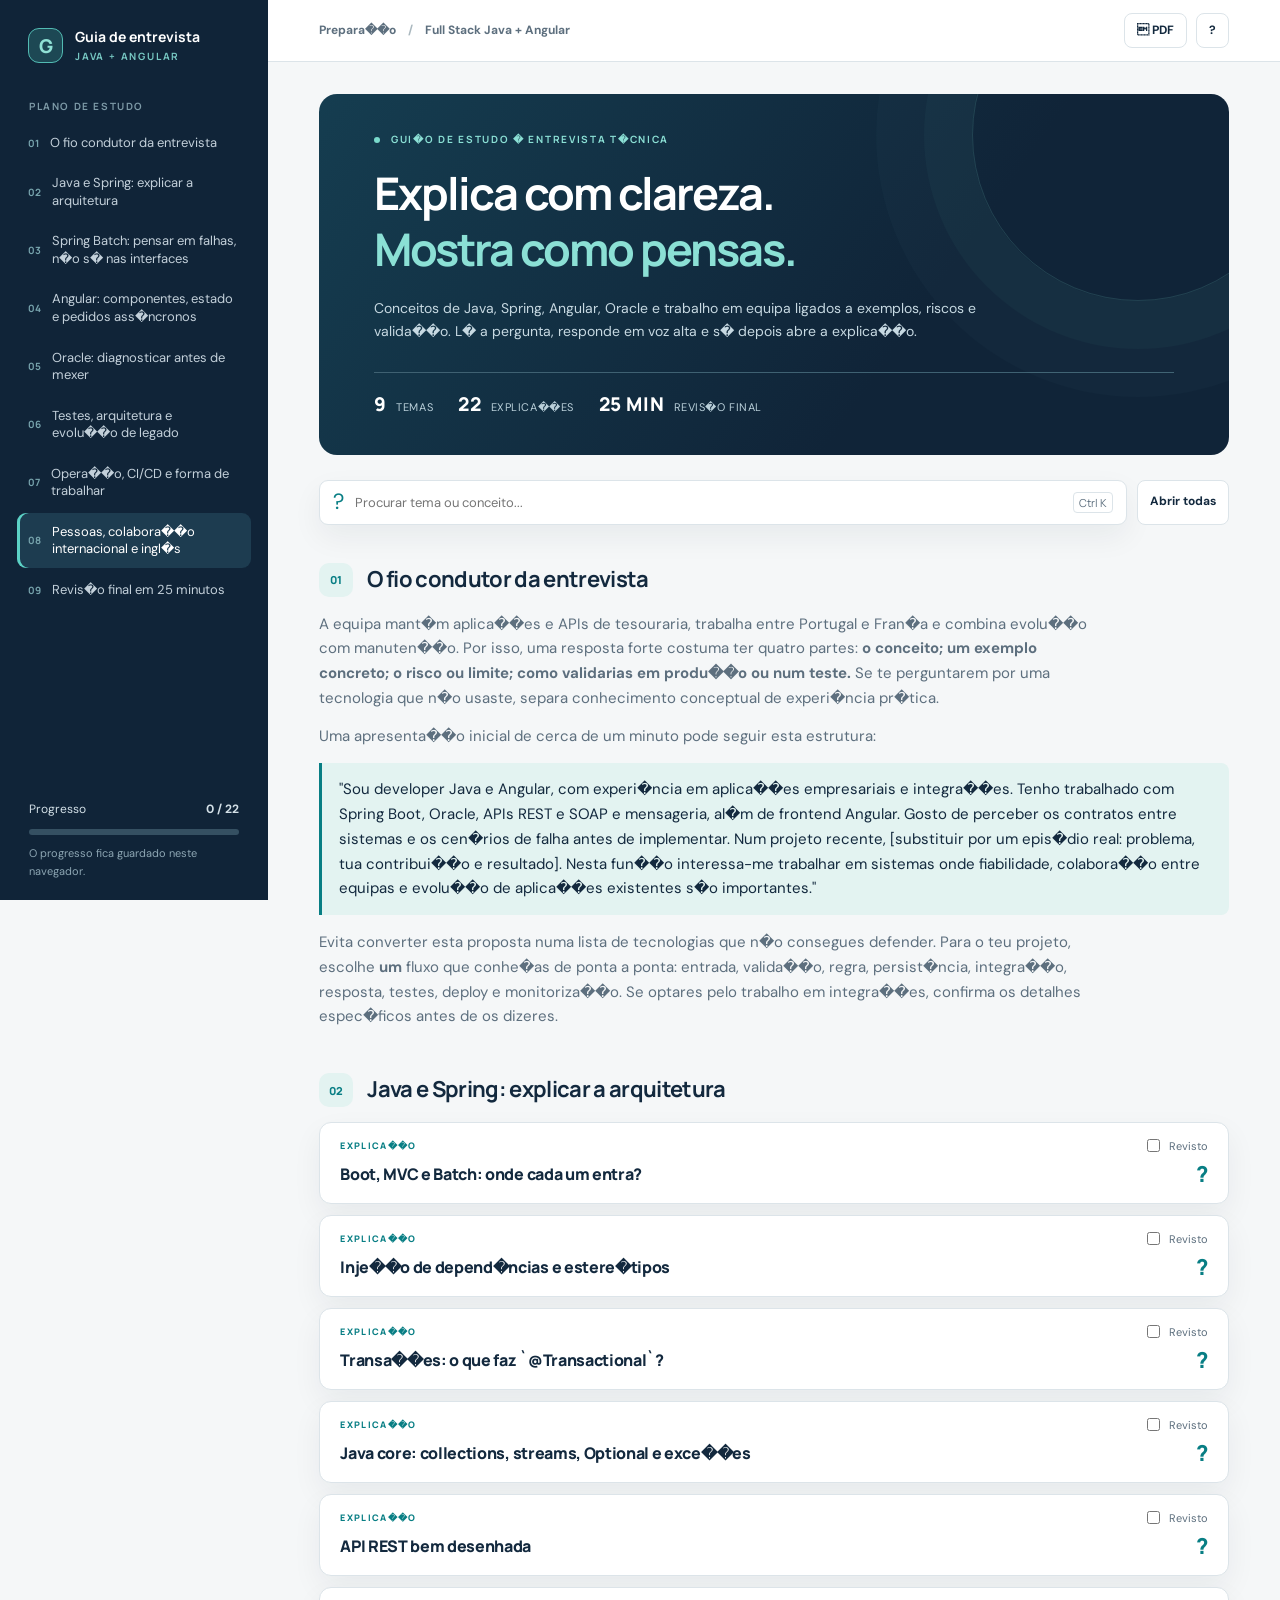
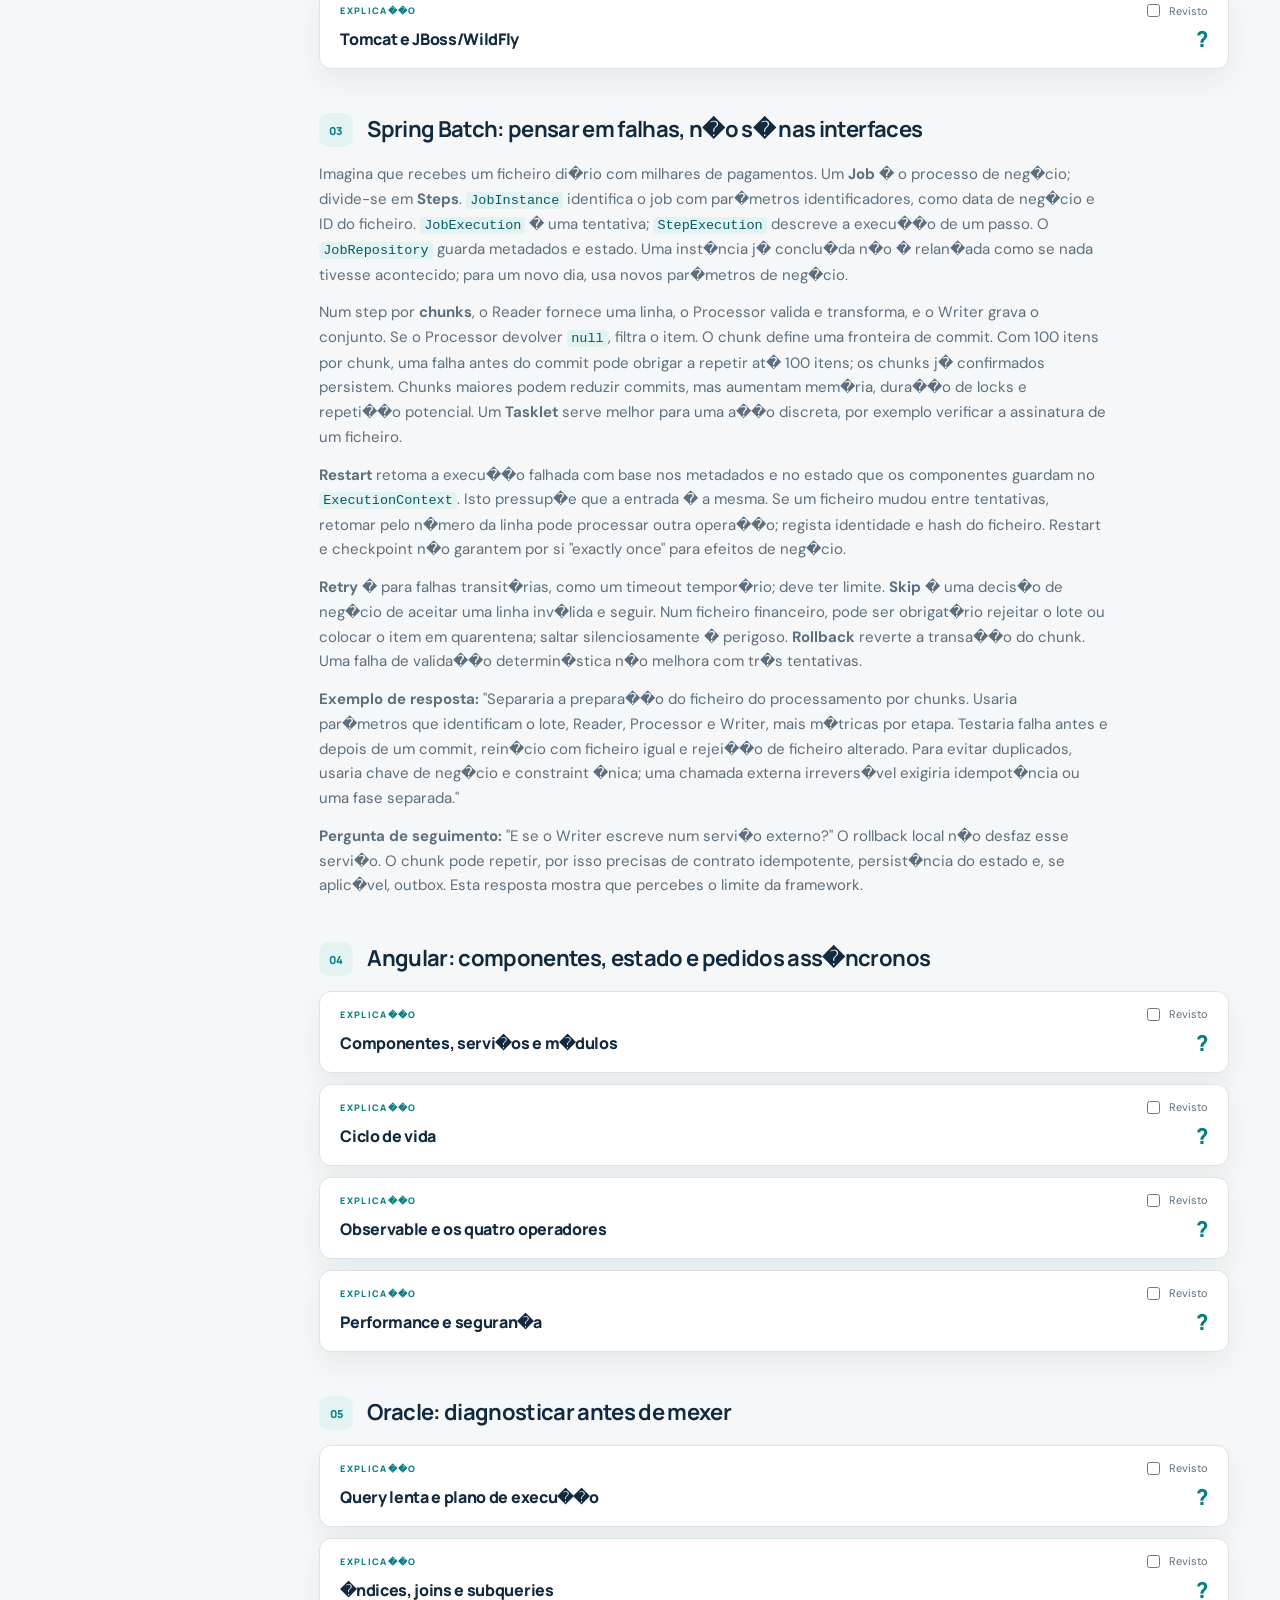
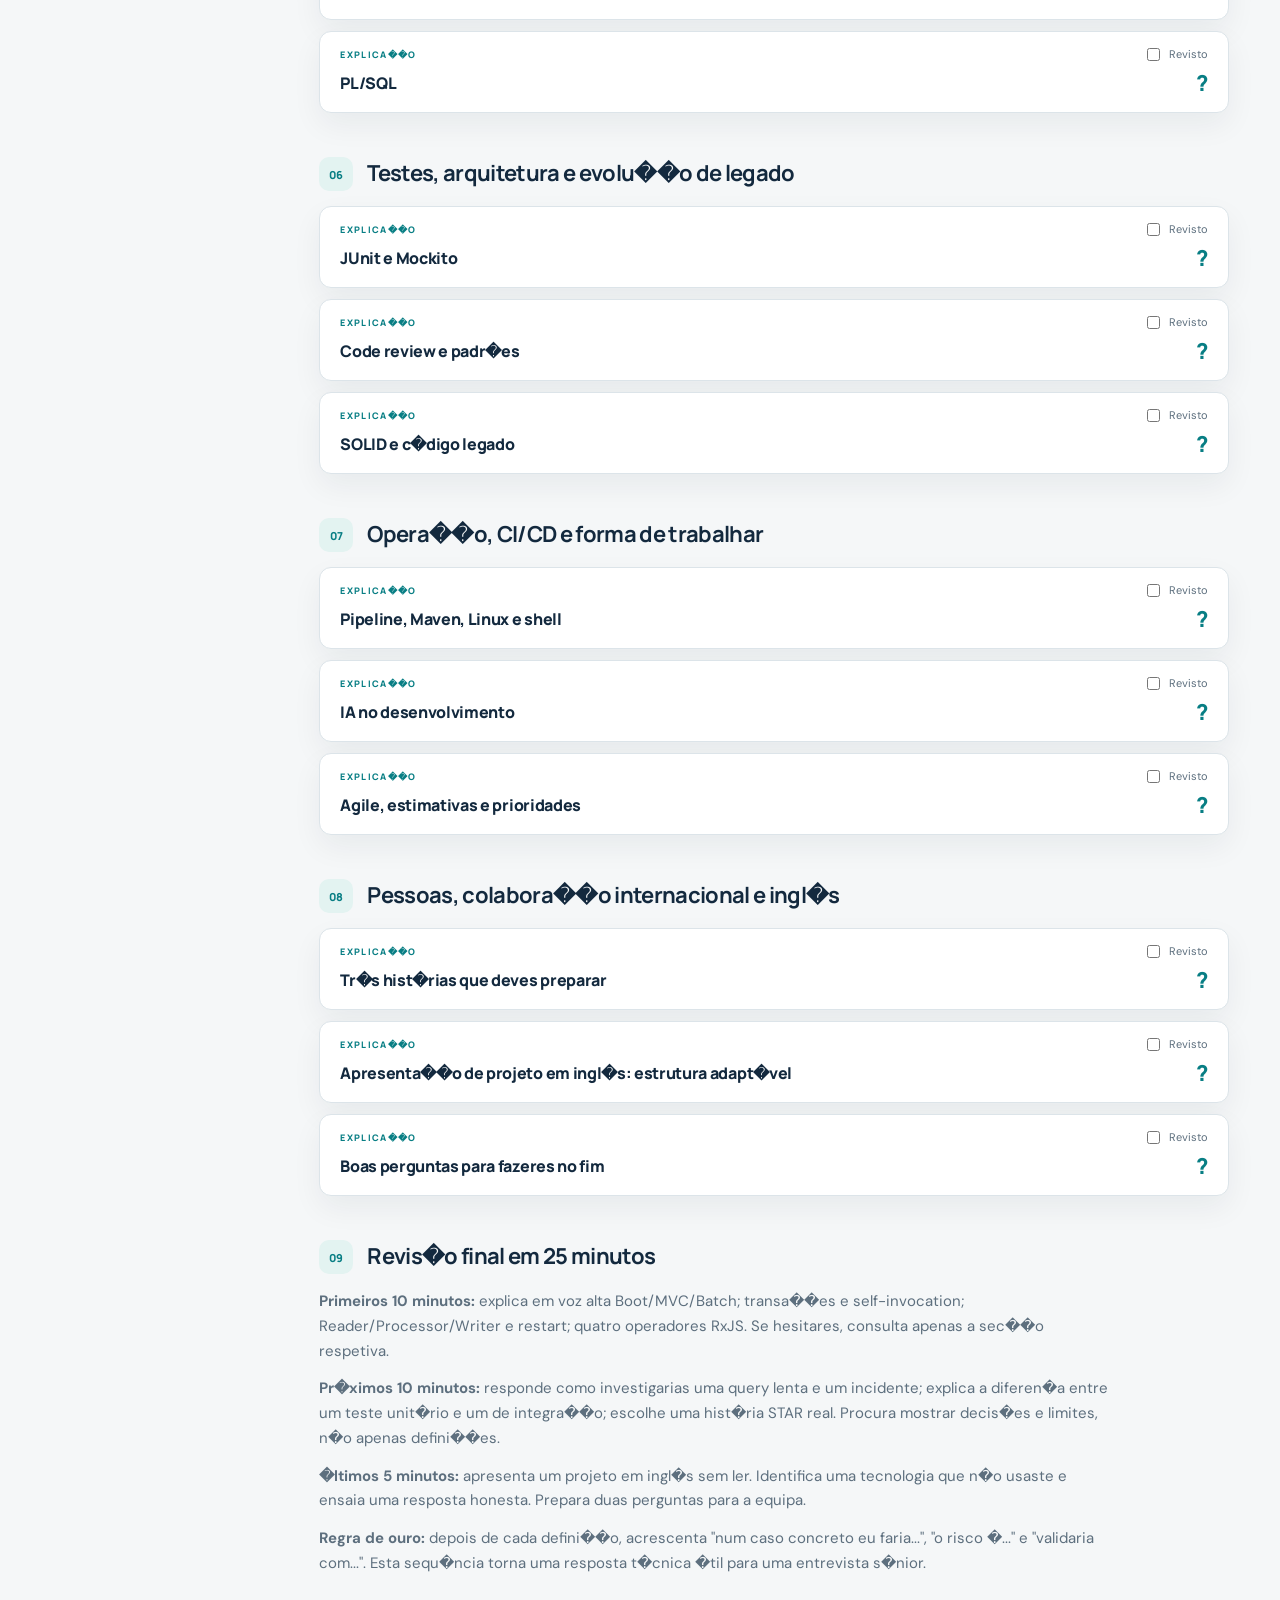
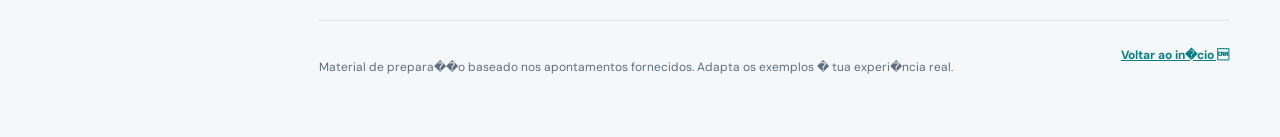
==== natixis-entrevista/index.html @ fbe0a5a1 "Add Natixis interview study guide" ====
<!doctype html>
<html lang="pt">
<head>
  <meta charset="utf-8">
  <meta name="viewport" content="width=device-width,initial-scale=1">
  <meta name="theme-color" content="#102438">
  <meta name="description" content="Gui�o interativo para preparar uma entrevista Java e Angular.">
  <title>Guia de entrevista � Java + Angular</title>
  <style>@import url('https://fonts.googleapis.com/css2?family=DM+Sans:wght@400;500;600;700&family=Manrope:wght@400;500;600;700;800&display=swap');
:root{--bg:#f5f7f8;--paper:#fff;--ink:#13293e;--muted:#5d6f7e;--line:#dce4e9;--accent:#087e84;--accent-soft:#e3f3f1;--nav:#102438;--nav-text:#c3d0da;--shadow:0 12px 30px rgba(17,41,59,.06)}
*{box-sizing:border-box}html{scroll-behavior:smooth}body{margin:0;background:var(--bg);color:var(--ink);font:15px/1.65 'DM Sans',Arial,sans-serif}a{color:inherit}button,input{font:inherit}button{cursor:pointer}
.skip{position:absolute;left:-9999px;z-index:20;background:var(--accent);color:white;padding:8px}.skip:focus{left:8px;top:8px}
.layout{display:grid;grid-template-columns:268px minmax(0,1fr);min-height:100vh}
.sidebar{position:sticky;top:0;height:100vh;background:var(--nav);color:var(--nav-text);display:flex;flex-direction:column;padding:27px 17px 20px;overflow:auto}
.brand{display:flex;align-items:center;gap:12px;padding:0 11px 34px;color:#fff;line-height:1.25}.brand-mark{width:35px;height:35px;border:1px solid #52bbb3;border-radius:11px;display:grid;place-items:center;background:#1d4854;color:#90e2d6;font:800 19px Manrope}.brand strong{font:700 14px Manrope;display:block}.brand small{font:700 10px Manrope;letter-spacing:.18em;color:#77c8c3}
.side-caption{font:700 10px Manrope;letter-spacing:.16em;color:#7d9aa7;padding:0 12px 11px}.sidebar nav{display:grid;gap:3px}.sidebar nav a{display:flex;align-items:center;gap:11px;padding:10px 11px;text-decoration:none;border-radius:9px;font-size:13px;line-height:1.35}.sidebar nav a span{font:700 10px Manrope;color:#77a4ad}.sidebar nav a:hover,.sidebar nav a.active{background:#1d3c50;color:#fff}.sidebar nav a.active{box-shadow:inset 3px 0 #5cd2c6}
.side-bottom{margin-top:auto;padding:22px 12px 0}.progress-label{display:flex;justify-content:space-between;font-size:12px;color:#d3e0e7}.progress-track{height:6px;border-radius:10px;background:#355062;margin-top:9px;overflow:hidden}.progress-track div{height:100%;width:0;background:#61cdbc;transition:width .3s}.side-bottom p{font-size:11px;color:#8da6b3;margin:9px 0 0}
.main-area{min-width:0}.topbar{height:62px;background:var(--paper);border-bottom:1px solid var(--line);display:flex;align-items:center;justify-content:space-between;padding:0 clamp(18px,4vw,54px);position:sticky;top:0;z-index:5}.breadcrumb{font-size:12px;font-weight:700;color:var(--muted)}.breadcrumb span{color:#aab8bf;padding:0 9px}.top-actions{display:flex;gap:9px;align-items:center}.top-actions a,.top-actions button,.secondary,.icon-button{border:1px solid var(--line);border-radius:8px;background:var(--paper);padding:7px 12px;color:var(--ink);text-decoration:none;font-size:12px;font-weight:700}.top-actions a:hover,.top-actions button:hover,.secondary:hover{border-color:var(--accent);color:var(--accent)}.menu-toggle{display:none}
main{max-width:1030px;margin:auto;padding:0 clamp(18px,4vw,54px) 50px}.hero{background:linear-gradient(125deg,#153d50,#102438 65%);color:#fff;margin:32px 0 25px;border-radius:18px;padding:38px clamp(25px,5vw,55px);position:relative;overflow:hidden}.hero:after{content:"";position:absolute;width:330px;height:330px;border:1px solid rgba(122,218,202,.16);border-radius:50%;right:-75px;top:-125px;box-shadow:0 0 0 48px rgba(122,218,202,.035),0 0 0 96px rgba(122,218,202,.025);pointer-events:none}.hero-kicker{font:700 10px Manrope;letter-spacing:.17em;color:#8be0d5}.dot{display:inline-block;width:6px;height:6px;border-radius:50%;background:#79dacc;margin-right:7px}
h1,h2,h3{font-family:Manrope,Arial,sans-serif;line-height:1.25}h1{font-size:clamp(29px,4vw,45px);letter-spacing:-.045em;max-width:600px;margin:19px 0}h1 em{color:#8be0d5;font-style:normal}.hero p{color:#c7d9e2;max-width:680px;margin:0;font-size:14px}.hero-stats{display:flex;flex-wrap:wrap;gap:25px;margin-top:29px;border-top:1px solid #3f6172;padding-top:18px;color:#bad0da;font-size:11px;text-transform:uppercase;letter-spacing:.05em}.hero-stats strong{color:#fff;font:800 19px Manrope;margin-right:6px}
.toolbar{display:flex;gap:10px;margin-bottom:25px}.search{display:flex;align-items:center;gap:9px;background:var(--paper);border:1px solid var(--line);border-radius:9px;padding:0 13px;flex:1;box-shadow:var(--shadow)}.search:focus-within{outline:2px solid #6dcabf}.search span{font-size:22px;color:var(--accent)}.search input{height:43px;border:0;outline:0;min-width:0;flex:1;background:transparent;color:var(--ink);font-size:13px}.search kbd{font:11px Manrope;color:var(--muted);border:1px solid var(--line);border-radius:4px;padding:2px 5px}.secondary{white-space:nowrap}
.chapter{scroll-margin-top:85px;margin:38px 0 44px}.chapter-heading{display:flex;align-items:center;gap:14px;margin-bottom:15px}.chapter-num{color:var(--accent);background:var(--accent-soft);width:34px;height:34px;display:grid;place-items:center;border-radius:10px;font:800 11px Manrope}.chapter h2{font-size:22px;letter-spacing:-.03em;margin:0}.chapter>p{color:var(--muted);max-width:790px;margin:0 0 13px}
.study-card{background:var(--paper);border:1px solid var(--line);border-radius:12px;margin:11px 0;box-shadow:var(--shadow);scroll-margin-top:82px;overflow:hidden}.study-card:hover{border-color:#b4d1d0}.card-top{display:flex;justify-content:space-between;align-items:center;padding:13px 20px 0}.eyebrow{font:800 9px Manrope;color:var(--accent);letter-spacing:.15em}.done-label{font-size:11px;color:var(--muted);display:flex;gap:6px;align-items:center;cursor:pointer}.done-label input{accent-color:var(--accent)}
summary{list-style:none;cursor:pointer;display:flex;align-items:center;justify-content:space-between;gap:15px;padding:8px 20px 18px;font:800 16px Manrope;letter-spacing:-.02em}summary::-webkit-details-marker{display:none}summary:focus-visible{outline:2px solid var(--accent);outline-offset:-3px}.chevron{transition:transform .2s;color:var(--accent);font-size:22px;line-height:1}details[open] .chevron{transform:rotate(180deg)}.card-body{border-top:1px solid var(--line);padding:18px 20px 19px}.card-body p{margin:0 0 13px}.card-body p:last-child{margin-bottom:0}.card-body strong{color:var(--ink)}code{background:var(--accent-soft);color:#075b65;border-radius:4px;padding:1px 4px;font-size:.9em;overflow-wrap:anywhere}blockquote{margin:15px 0;padding:14px 17px;background:var(--accent-soft);border-left:3px solid var(--accent);border-radius:0 8px 8px 0}
ul,ol{padding-left:23px;margin:8px 0 17px}li{padding-left:3px;margin:5px 0}.table-wrap{overflow-x:auto;margin:15px 0}table{border-collapse:collapse;min-width:600px;width:100%;font-size:12px}th,td{padding:9px 11px;text-align:left;border:1px solid var(--line);vertical-align:top}th{background:#e6f3f2}#no-results{padding:25px;border-radius:10px;background:var(--paper);text-align:center;color:var(--muted)}footer{border-top:1px solid var(--line);padding-top:25px;display:flex;justify-content:space-between;gap:20px;color:var(--muted);font-size:12px}footer a{color:var(--accent);font-weight:700}[hidden]{display:none!important}
body.dark{--bg:#0e1b27;--paper:#172c3b;--ink:#e8f2f5;--muted:#afc4cf;--line:#2c4857;--accent:#79dacc;--accent-soft:#1d4650;--shadow:none}body.dark th{background:#234852}body.dark code{color:#a9e4dc}
@media(max-width:820px){.layout{display:block}.sidebar{position:fixed;left:-285px;width:268px;z-index:10;transition:left .2s}.sidebar.show{left:0;box-shadow:0 0 0 100vmax rgba(0,0,0,.42)}.menu-toggle{display:block}.breadcrumb{margin-right:auto;margin-left:12px}.hero{margin-top:17px}.topbar{height:56px}.search kbd{display:none}}
@media(max-width:520px){.hero{padding:29px 23px}.hero-stats{gap:14px}.toolbar{flex-direction:column}.secondary{align-self:flex-end}.chapter h2{font-size:19px}summary{font-size:14px}footer{display:block}}
@media print{.sidebar,.topbar,.toolbar,.done-label,.chevron{display:none!important}.layout{display:block}main{max-width:none;padding:0}.hero{color:#fff;print-color-adjust:exact}.study-card{box-shadow:none}.study-card .card-body{display:block!important}}
</style>
  
</head>
<body>
  <a class="skip" href="#conteudo">Ir para o conte�do</a>
  <div class="layout">
    <aside class="sidebar" id="sidebar" aria-label="Navega��o do gui�o">
      <div class="brand"><span class="brand-mark">G</span><div><strong>Guia de entrevista</strong><small>JAVA + ANGULAR</small></div></div>
      <div class="side-caption">PLANO DE ESTUDO</div>
      <nav><a href="#1-o-fio-condutor-da-entrevista" data-nav="1-o-fio-condutor-da-entrevista"><span>01</span>O fio condutor da entrevista</a>
<a href="#2-java-e-spring-explicar-a-arquitetura" data-nav="2-java-e-spring-explicar-a-arquitetura"><span>02</span>Java e Spring: explicar a arquitetura</a>
<a href="#3-spring-batch-pensar-em-falhas-nao-so-nas-interfaces" data-nav="3-spring-batch-pensar-em-falhas-nao-so-nas-interfaces"><span>03</span>Spring Batch: pensar em falhas, n�o s� nas interfaces</a>
<a href="#4-angular-componentes-estado-e-pedidos-assincronos" data-nav="4-angular-componentes-estado-e-pedidos-assincronos"><span>04</span>Angular: componentes, estado e pedidos ass�ncronos</a>
<a href="#5-oracle-diagnosticar-antes-de-mexer" data-nav="5-oracle-diagnosticar-antes-de-mexer"><span>05</span>Oracle: diagnosticar antes de mexer</a>
<a href="#6-testes-arquitetura-e-evolucao-de-legado" data-nav="6-testes-arquitetura-e-evolucao-de-legado"><span>06</span>Testes, arquitetura e evolu��o de legado</a>
<a href="#7-operacao-ci-cd-e-forma-de-trabalhar" data-nav="7-operacao-ci-cd-e-forma-de-trabalhar"><span>07</span>Opera��o, CI/CD e forma de trabalhar</a>
<a href="#8-pessoas-colaboracao-internacional-e-ingles" data-nav="8-pessoas-colaboracao-internacional-e-ingles"><span>08</span>Pessoas, colabora��o internacional e ingl�s</a>
<a href="#9-revisao-final-em-25-minutos" data-nav="9-revisao-final-em-25-minutos"><span>09</span>Revis�o final em 25 minutos</a></nav>
      <div class="side-bottom">
        <div class="progress-label"><span>Progresso</span><strong id="progress-text">0 / 0</strong></div>
        <div class="progress-track"><div id="progress-bar"></div></div>
        <p>O progresso fica guardado neste navegador.</p>
      </div>
    </aside>
    <div class="main-area">
      <header class="topbar">
        <button class="icon-button menu-toggle" id="menu-toggle" aria-label="Abrir menu" aria-controls="sidebar" aria-expanded="false">?</button>
        <div class="breadcrumb">Prepara��o <span>/</span> Full Stack Java + Angular</div>
        <div class="top-actions"><a href="https://chatgpt.com/library?file_id=libfile_093808b54cd88191b6ac8ee8826cce34&amp;account_id=personal"> PDF</a><button id="theme-toggle" aria-label="Alternar tema">?</button></div>
      </header>
      <main id="conteudo">
        <div class="hero">
          <div class="hero-kicker"><span class="dot"></span> GUI�O DE ESTUDO � ENTREVISTA T�CNICA</div>
          <h1>Explica com clareza.<br><em>Mostra como pensas.</em></h1>
          <p>Conceitos de Java, Spring, Angular, Oracle e trabalho em equipa ligados a exemplos, riscos e valida��o. L� a pergunta, responde em voz alta e s� depois abre a explica��o.</p>
          <div class="hero-stats"><span><strong>9</strong> temas</span><span><strong id="total-count">0</strong> explica��es</span><span><strong>25 min</strong> revis�o final</span></div>
        </div>
        <div class="toolbar">
          <label class="search"><span aria-hidden="true">?</span><input id="search" type="search" placeholder="Procurar tema ou conceito..." aria-label="Procurar no gui�o"><kbd>Ctrl K</kbd></label>
          <button id="expand-toggle" class="secondary">Abrir todas</button>
        </div>
        <div id="no-results" hidden>Nenhum tema encontrado. Experimenta outra palavra.</div>
        <section class="chapter" id="1-o-fio-condutor-da-entrevista" data-title="1. O fio condutor da entrevista">
<div class="chapter-heading"><span class="chapter-num">01</span><h2>O fio condutor da entrevista</h2></div>
<p>A equipa mant�m aplica��es e APIs de tesouraria, trabalha entre Portugal e Fran�a e combina evolu��o com manuten��o. Por isso, uma resposta forte costuma ter quatro partes: <strong>o conceito; um exemplo concreto; o risco ou limite; como validarias em produ��o ou num teste.</strong> Se te perguntarem por uma tecnologia que n�o usaste, separa conhecimento conceptual de experi�ncia pr�tica.</p>
<p>Uma apresenta��o inicial de cerca de um minuto pode seguir esta estrutura:</p>
<blockquote>"Sou developer Java e Angular, com experi�ncia em aplica��es empresariais e integra��es. Tenho trabalhado com Spring Boot, Oracle, APIs REST e SOAP e mensageria, al�m de frontend Angular. Gosto de perceber os contratos entre sistemas e os cen�rios de falha antes de implementar. Num projeto recente, [substituir por um epis�dio real: problema, tua contribui��o e resultado]. Nesta fun��o interessa-me trabalhar em sistemas onde fiabilidade, colabora��o entre equipas e evolu��o de aplica��es existentes s�o importantes."</blockquote>
<p>Evita converter esta proposta numa lista de tecnologias que n�o consegues defender. Para o teu projeto, escolhe <strong>um</strong> fluxo que conhe�as de ponta a ponta: entrada, valida��o, regra, persist�ncia, integra��o, resposta, testes, deploy e monitoriza��o. Se optares pelo trabalho em integra��es, confirma os detalhes espec�ficos antes de os dizeres.</p>
</section>
<section class="chapter" id="2-java-e-spring-explicar-a-arquitetura" data-title="2. Java e Spring: explicar a arquitetura">
<div class="chapter-heading"><span class="chapter-num">02</span><h2>Java e Spring: explicar a arquitetura</h2></div>
<article class="study-card" data-search="boot, mvc e batch: onde cada um entra?   modelo mental.  spring � o ecossistema. spring mvc � a parte de aplica��o web: recebe pedidos http, encaminha para controllers, valida entradas e produz respostas. spring boot ajuda a iniciar e configurar uma aplica��o, com conven��es, autoconfigura��o e depend�ncias agrupadas. spring batch organiza processamento em jobs e steps, com metadados, checkpoints e pol�tica de falhas. n�o s�o tr�s substitutos: uma aplica��o boot pode usar mvc e batch.    exemplo.  um endpoint mvc recebe uma pesquisa de movimentos. um job batch importa e reconcilia um ficheiro di�rio. boot configura e arranca o servi�o. o job pode correr na mesma aplica��o ou numa aplica��o separada, conforme carga, isolamento operacional e deploy.    resposta oral curta.  "usei boot para acelerar a configura��o e o arranque dos servi�os; mvc para expor apis; batch seria a escolha para processamento repetitivo de muitos registos, com necessidade de retoma. a decis�o depende do volume e da opera��o: n�o usaria um endpoint s�ncrono para processar durante horas um ficheiro enorme."    se perguntarem 'em que situa��es usaste cada um?'  diz o que usaste de facto. se n�o tens experi�ncia pr�tica em batch, responde: "conhe�o a arquitetura e preparei um caso de reconcilia��o, mas n�o o implementei em produ��o." isto � melhor do que inventar um job. ">
<div class="card-top"><span class="eyebrow">EXPLICA��O</span><label class="done-label"><input type="checkbox" data-done="boot-mvc-e-batch-onde-cada-um-entra"><span>Revisto</span></label></div>
<details id="boot-mvc-e-batch-onde-cada-um-entra"><summary><span>Boot, MVC e Batch: onde cada um entra?</span><span class="chevron" aria-hidden="true">?</span></summary><div class="card-body">
<p><strong>Modelo mental.</strong> Spring � o ecossistema. Spring MVC � a parte de aplica��o web: recebe pedidos HTTP, encaminha para controllers, valida entradas e produz respostas. Spring Boot ajuda a iniciar e configurar uma aplica��o, com conven��es, autoconfigura��o e depend�ncias agrupadas. Spring Batch organiza processamento em jobs e steps, com metadados, checkpoints e pol�tica de falhas. N�o s�o tr�s substitutos: uma aplica��o Boot pode usar MVC e Batch.</p>
<p><strong>Exemplo.</strong> Um endpoint MVC recebe uma pesquisa de movimentos. Um job Batch importa e reconcilia um ficheiro di�rio. Boot configura e arranca o servi�o. O job pode correr na mesma aplica��o ou numa aplica��o separada, conforme carga, isolamento operacional e deploy.</p>
<p><strong>Resposta oral curta.</strong> "Usei Boot para acelerar a configura��o e o arranque dos servi�os; MVC para expor APIs; Batch seria a escolha para processamento repetitivo de muitos registos, com necessidade de retoma. A decis�o depende do volume e da opera��o: n�o usaria um endpoint s�ncrono para processar durante horas um ficheiro enorme."</p>
<p><strong>Se perguntarem 'em que situa��es usaste cada um?'</strong> Diz o que usaste de facto. Se n�o tens experi�ncia pr�tica em Batch, responde: "Conhe�o a arquitetura e preparei um caso de reconcilia��o, mas n�o o implementei em produ��o." Isto � melhor do que inventar um job.</p>
</div></details></article>
<article class="study-card" data-search="inje��o de depend�ncias e estere�tipos  sem inje��o, uma classe pode criar diretamente o seu reposit�rio, ficando presa � implementa��o. com inje��o pelo construtor, declara o que precisa; o container spring cria os beans, resolve as liga��es e gere o ciclo de vida. isto torna depend�ncias vis�veis e facilita testes. uma interface pode ter v�rias implementa��es: nesse caso, � preciso resolver a ambiguidade, por exemplo por qualificador ou configura��o.    @component  marca um componente gen�rico.  @service  comunica inten��o de l�gica de neg�cio.  @repository  comunica acesso a dados e pode participar na tradu��o de exce��es de persist�ncia. todos s�o candidatos a bean quando est�o no �mbito da configura��o.  @service   n�o  cria automaticamente uma transa��o; para isso define a fronteira apropriada com  @transactional .    exemplo de desenho:  controller traduz http; service decide a regra; repository consulta e persiste. um service n�o deve saber como construir uma resposta http, e um controller n�o deve concentrar a regra de neg�cio. ">
<div class="card-top"><span class="eyebrow">EXPLICA��O</span><label class="done-label"><input type="checkbox" data-done="injecao-de-dependencias-e-estereotipos"><span>Revisto</span></label></div>
<details id="injecao-de-dependencias-e-estereotipos"><summary><span>Inje��o de depend�ncias e estere�tipos</span><span class="chevron" aria-hidden="true">?</span></summary><div class="card-body">
<p>Sem inje��o, uma classe pode criar diretamente o seu reposit�rio, ficando presa � implementa��o. Com inje��o pelo construtor, declara o que precisa; o container Spring cria os beans, resolve as liga��es e gere o ciclo de vida. Isto torna depend�ncias vis�veis e facilita testes. Uma interface pode ter v�rias implementa��es: nesse caso, � preciso resolver a ambiguidade, por exemplo por qualificador ou configura��o.</p>
<p><code>@Component</code> marca um componente gen�rico. <code>@Service</code> comunica inten��o de l�gica de neg�cio. <code>@Repository</code> comunica acesso a dados e pode participar na tradu��o de exce��es de persist�ncia. Todos s�o candidatos a bean quando est�o no �mbito da configura��o. <code>@Service</code> <strong>n�o</strong> cria automaticamente uma transa��o; para isso define a fronteira apropriada com <code>@Transactional</code>.</p>
<p><strong>Exemplo de desenho:</strong> controller traduz HTTP; service decide a regra; repository consulta e persiste. Um service n�o deve saber como construir uma resposta HTTP, e um controller n�o deve concentrar a regra de neg�cio.</p>
</div></details></article>
<article class="study-card" data-search="transa��es: o que faz `@transactional`?  uma transa��o agrupa altera��es que devem confirmar ou reverter como unidade. no modelo habitual do spring, uma chamada externa atravessa um proxy, que inicia ou associa a transa��o antes de chamar o m�todo. ao terminar, confirma ou reverte conforme o resultado.  flush  envia sql pendente � base; ainda n�o � o mesmo que  commit .    armadilha frequente:  dentro do mesmo objeto,  this.gravar()  n�o atravessa normalmente o proxy. se s�  gravar  tem a anota��o, esta pode n�o ser aplicada naquela chamada. coloca a fronteira no m�todo p�blico externo ou move a opera��o para outro bean com responsabilidade clara.    propaga��o:   required  participa na transa��o atual ou cria uma.  requires_new  suspende a exterior e inicia outra; o seu commit pode sobreviver ao rollback da exterior e exige recursos adicionais.  nested  usa savepoint quando o transaction manager e o recurso suportam; n�o � outra transa��o independente.    rollback:  por defeito, o spring reverte em  runtimeexception  e  error . para uma checked exception que deve reverter, configura  rollbackfor . se capturas uma exce��o e devolves sucesso, o proxy pode confirmar; a regra de falha tem de ser expl�cita. e uma transa��o oracle n�o abrange automaticamente uma chamada rest nem a publica��o jms. para a consist�ncia entre base e broker, considera outbox transacional, publica��o posterior e consumidor idempotente.    resposta oral:  "escolho a fronteira transacional pela opera��o de neg�cio e mantenho-a curta. verifico propaga��o e rollback, incluindo checked exceptions. num fluxo que escreve na base e publica um evento, n�o assumo atomicidade entre os dois sistemas: trato a falha entre commit e publica��o com outbox e reprocessamento idempotente." ">
<div class="card-top"><span class="eyebrow">EXPLICA��O</span><label class="done-label"><input type="checkbox" data-done="transacoes-o-que-faz-transactional"><span>Revisto</span></label></div>
<details id="transacoes-o-que-faz-transactional"><summary><span>Transa��es: o que faz `@Transactional`?</span><span class="chevron" aria-hidden="true">?</span></summary><div class="card-body">
<p>Uma transa��o agrupa altera��es que devem confirmar ou reverter como unidade. No modelo habitual do Spring, uma chamada externa atravessa um proxy, que inicia ou associa a transa��o antes de chamar o m�todo. Ao terminar, confirma ou reverte conforme o resultado. <code>flush</code> envia SQL pendente � base; ainda n�o � o mesmo que <code>commit</code>.</p>
<p><strong>Armadilha frequente:</strong> dentro do mesmo objeto, <code>this.gravar()</code> n�o atravessa normalmente o proxy. Se s� <code>gravar</code> tem a anota��o, esta pode n�o ser aplicada naquela chamada. Coloca a fronteira no m�todo p�blico externo ou move a opera��o para outro bean com responsabilidade clara.</p>
<p><strong>Propaga��o:</strong> <code>REQUIRED</code> participa na transa��o atual ou cria uma. <code>REQUIRES_NEW</code> suspende a exterior e inicia outra; o seu commit pode sobreviver ao rollback da exterior e exige recursos adicionais. <code>NESTED</code> usa savepoint quando o transaction manager e o recurso suportam; n�o � outra transa��o independente.</p>
<p><strong>Rollback:</strong> por defeito, o Spring reverte em <code>RuntimeException</code> e <code>Error</code>. Para uma checked exception que deve reverter, configura <code>rollbackFor</code>. Se capturas uma exce��o e devolves sucesso, o proxy pode confirmar; a regra de falha tem de ser expl�cita. E uma transa��o Oracle n�o abrange automaticamente uma chamada REST nem a publica��o JMS. Para a consist�ncia entre base e broker, considera outbox transacional, publica��o posterior e consumidor idempotente.</p>
<p><strong>Resposta oral:</strong> "Escolho a fronteira transacional pela opera��o de neg�cio e mantenho-a curta. Verifico propaga��o e rollback, incluindo checked exceptions. Num fluxo que escreve na base e publica um evento, n�o assumo atomicidade entre os dois sistemas: trato a falha entre commit e publica��o com outbox e reprocessamento idempotente."</p>
</div></details></article>
<article class="study-card" data-search="java core: collections, streams, optional e exce��es   hashmap  guarda pares chave-valor e oferece acesso m�dio pr�ximo de constante com uma boa distribui��o de hashes. n�o serve para muta��es concorrentes sem coordena��o.  concurrenthashmap  permite acesso concorrente; ainda assim, uma sequ�ncia "ler, calcular, escrever" pode n�o ser at�mica. usa  compute ,  merge  ou uma estrat�gia de sincroniza��o quando a opera��o composta o exigir. uma chave usada num hash map n�o deve mudar os campos relevantes para  equals  e  hashcode  depois de inserida.    arraylist  d� acesso eficiente por �ndice e inser��o amortizada no fim; inserir no in�cio desloca elementos.  linkedlist  n�o ganha automaticamente em inser��es, pois encontrar a posi��o tamb�m custa. para uma fila,  arraydeque  costuma ser op��o simples. explica a carga de trabalho antes de escolher a cole��o.   streams permitem encadear filtro, transforma��o e agrega��o. uma stream n�o � necessariamente paralela; opera��es com efeitos colaterais partilhados dificultam o racioc�nio. em montantes, usa  bigdecimal , n�o  double .  optional  expressa aus�ncia no retorno e ajuda a obrigar o chamador a considerar esse caso;  of(null)  falha,  ofnullable(null)  cria um optional vazio.  orelse(funcaocara())  avalia o argumento imediatamente;  orelseget(() -&amp;gt; funcaocara())  adia a avalia��o.   checked exceptions fazem parte da assinatura ou t�m de ser tratadas; unchecked n�o imp�em essa obriga��o. a classifica��o n�o substitui um contrato claro: define quais falhas s�o recuper�veis, quais chegam ao cliente e quais exigem rollback. do java 8 em diante, podes citar lambdas, method references, streams, optional e a api de datas; se te perguntarem por vers�es posteriores, fala apenas do que usaste ou estudaste com seguran�a. ">
<div class="card-top"><span class="eyebrow">EXPLICA��O</span><label class="done-label"><input type="checkbox" data-done="java-core-collections-streams-optional-e-excecoes"><span>Revisto</span></label></div>
<details id="java-core-collections-streams-optional-e-excecoes"><summary><span>Java core: collections, streams, Optional e exce��es</span><span class="chevron" aria-hidden="true">?</span></summary><div class="card-body">
<p><code>HashMap</code> guarda pares chave-valor e oferece acesso m�dio pr�ximo de constante com uma boa distribui��o de hashes. N�o serve para muta��es concorrentes sem coordena��o. <code>ConcurrentHashMap</code> permite acesso concorrente; ainda assim, uma sequ�ncia "ler, calcular, escrever" pode n�o ser at�mica. Usa <code>compute</code>, <code>merge</code> ou uma estrat�gia de sincroniza��o quando a opera��o composta o exigir. Uma chave usada num hash map n�o deve mudar os campos relevantes para <code>equals</code> e <code>hashCode</code> depois de inserida.</p>
<p><code>ArrayList</code> d� acesso eficiente por �ndice e inser��o amortizada no fim; inserir no in�cio desloca elementos. <code>LinkedList</code> n�o ganha automaticamente em inser��es, pois encontrar a posi��o tamb�m custa. Para uma fila, <code>ArrayDeque</code> costuma ser op��o simples. Explica a carga de trabalho antes de escolher a cole��o.</p>
<p>Streams permitem encadear filtro, transforma��o e agrega��o. Uma stream n�o � necessariamente paralela; opera��es com efeitos colaterais partilhados dificultam o racioc�nio. Em montantes, usa <code>BigDecimal</code>, n�o <code>double</code>. <code>Optional</code> expressa aus�ncia no retorno e ajuda a obrigar o chamador a considerar esse caso; <code>of(null)</code> falha, <code>ofNullable(null)</code> cria um Optional vazio. <code>orElse(funcaoCara())</code> avalia o argumento imediatamente; <code>orElseGet(() -&gt; funcaoCara())</code> adia a avalia��o.</p>
<p>Checked exceptions fazem parte da assinatura ou t�m de ser tratadas; unchecked n�o imp�em essa obriga��o. A classifica��o n�o substitui um contrato claro: define quais falhas s�o recuper�veis, quais chegam ao cliente e quais exigem rollback. Do Java 8 em diante, podes citar lambdas, method references, streams, Optional e a API de datas; se te perguntarem por vers�es posteriores, fala apenas do que usaste ou estudaste com seguran�a.</p>
</div></details></article>
<article class="study-card" data-search="api rest bem desenhada  come�a por recursos, por exemplo  /transfers  e  /transfers/{id} .  get  l� sem alterar estado;  post  cria ou inicia;  put  substitui um recurso conhecido;  patch  altera parcialmente;  delete  remove conforme a regra.  get  � seguro e idempotente.  put  e  delete  t�m sem�ntica idempotente; uma opera��o  post  financeira pode precisar de uma chave de idempot�ncia de neg�cio para tolerar repeti��o.   c�digos:  200  com resposta,  201  para cria��o com localiza��o do recurso,  204  sem corpo,  400  para pedido inv�lido,  401  sem autentica��o,  403  sem permiss�o,  404  aus�ncia,  409  conflito e  5xx  falha do servidor. define formato est�vel para erro, com c�digo, mensagem, detalhes de valida��o e  correlationid ; n�o exponhas stack traces. pagina cole��es, valida entradas e documenta versionamento e mudan�as incompat�veis.    cen�rio s�nior:  dois  post /transfers  id�nticos chegam a inst�ncias diferentes. uma consulta  existsbyrequestid  seguida de  insert  tem race condition. a prote��o real inclui identidade de neg�cio, restri��o  unique , tratamento do conflito e compara��o do payload. se o mesmo identificador vier com montante diferente, devolve conflito. um timeout do cliente n�o prova que o commit n�o aconteceu. ">
<div class="card-top"><span class="eyebrow">EXPLICA��O</span><label class="done-label"><input type="checkbox" data-done="api-rest-bem-desenhada"><span>Revisto</span></label></div>
<details id="api-rest-bem-desenhada"><summary><span>API REST bem desenhada</span><span class="chevron" aria-hidden="true">?</span></summary><div class="card-body">
<p>Come�a por recursos, por exemplo <code>/transfers</code> e <code>/transfers/{id}</code>. <code>GET</code> l� sem alterar estado; <code>POST</code> cria ou inicia; <code>PUT</code> substitui um recurso conhecido; <code>PATCH</code> altera parcialmente; <code>DELETE</code> remove conforme a regra. <code>GET</code> � seguro e idempotente. <code>PUT</code> e <code>DELETE</code> t�m sem�ntica idempotente; uma opera��o <code>POST</code> financeira pode precisar de uma chave de idempot�ncia de neg�cio para tolerar repeti��o.</p>
<p>C�digos: <code>200</code> com resposta, <code>201</code> para cria��o com localiza��o do recurso, <code>204</code> sem corpo, <code>400</code> para pedido inv�lido, <code>401</code> sem autentica��o, <code>403</code> sem permiss�o, <code>404</code> aus�ncia, <code>409</code> conflito e <code>5xx</code> falha do servidor. Define formato est�vel para erro, com c�digo, mensagem, detalhes de valida��o e <code>correlationId</code>; n�o exponhas stack traces. Pagina cole��es, valida entradas e documenta versionamento e mudan�as incompat�veis.</p>
<p><strong>Cen�rio s�nior:</strong> dois <code>POST /transfers</code> id�nticos chegam a inst�ncias diferentes. Uma consulta <code>existsByRequestId</code> seguida de <code>insert</code> tem race condition. A prote��o real inclui identidade de neg�cio, restri��o <code>UNIQUE</code>, tratamento do conflito e compara��o do payload. Se o mesmo identificador vier com montante diferente, devolve conflito. Um timeout do cliente n�o prova que o commit n�o aconteceu.</p>
</div></details></article>
<article class="study-card" data-search="tomcat e jboss/wildfly  tomcat � sobretudo um servlet container para aplica��es web. jboss/wildfly � um servidor de aplica��es com mais servi�os empresariais integrados e gest�o centralizada de recursos. num deployment tradicional, tomcat recebe geralmente um war no  webapps  ou via gestor. wildfly pode receber war ou ear pelo management console, cli ou mecanismo de deployment, com configura��o de datasource e recursos do servidor. em boot, tamb�m podes empacotar jar execut�vel com servidor embebido. explica o modelo do teu projeto e como configuravas vari�veis, segredos e valida��o ap�s deploy. ">
<div class="card-top"><span class="eyebrow">EXPLICA��O</span><label class="done-label"><input type="checkbox" data-done="tomcat-e-jboss-wildfly"><span>Revisto</span></label></div>
<details id="tomcat-e-jboss-wildfly"><summary><span>Tomcat e JBoss/WildFly</span><span class="chevron" aria-hidden="true">?</span></summary><div class="card-body">
<p>Tomcat � sobretudo um servlet container para aplica��es web. JBoss/WildFly � um servidor de aplica��es com mais servi�os empresariais integrados e gest�o centralizada de recursos. Num deployment tradicional, Tomcat recebe geralmente um WAR no <code>webapps</code> ou via gestor. WildFly pode receber WAR ou EAR pelo management console, CLI ou mecanismo de deployment, com configura��o de datasource e recursos do servidor. Em Boot, tamb�m podes empacotar JAR execut�vel com servidor embebido. Explica o modelo do teu projeto e como configuravas vari�veis, segredos e valida��o ap�s deploy.</p>
</div></details></article>
</section>
<section class="chapter" id="3-spring-batch-pensar-em-falhas-nao-so-nas-interfaces" data-title="3. Spring Batch: pensar em falhas, n�o s� nas interfaces">
<div class="chapter-heading"><span class="chapter-num">03</span><h2>Spring Batch: pensar em falhas, n�o s� nas interfaces</h2></div>
<p>Imagina que recebes um ficheiro di�rio com milhares de pagamentos. Um <strong>Job</strong> � o processo de neg�cio; divide-se em <strong>Steps</strong>. <code>JobInstance</code> identifica o job com par�metros identificadores, como data de neg�cio e ID do ficheiro. <code>JobExecution</code> � uma tentativa; <code>StepExecution</code> descreve a execu��o de um passo. O <code>JobRepository</code> guarda metadados e estado. Uma inst�ncia j� conclu�da n�o � relan�ada como se nada tivesse acontecido; para um novo dia, usa novos par�metros de neg�cio.</p>
<p>Num step por <strong>chunks</strong>, o Reader fornece uma linha, o Processor valida e transforma, e o Writer grava o conjunto. Se o Processor devolver <code>null</code>, filtra o item. O chunk define uma fronteira de commit. Com 100 itens por chunk, uma falha antes do commit pode obrigar a repetir at� 100 itens; os chunks j� confirmados persistem. Chunks maiores podem reduzir commits, mas aumentam mem�ria, dura��o de locks e repeti��o potencial. Um <strong>Tasklet</strong> serve melhor para uma a��o discreta, por exemplo verificar a assinatura de um ficheiro.</p>
<p><strong>Restart</strong> retoma a execu��o falhada com base nos metadados e no estado que os componentes guardam no <code>ExecutionContext</code>. Isto pressup�e que a entrada � a mesma. Se um ficheiro mudou entre tentativas, retomar pelo n�mero da linha pode processar outra opera��o; regista identidade e hash do ficheiro. Restart e checkpoint n�o garantem por si "exactly once" para efeitos de neg�cio.</p>
<p><strong>Retry</strong> � para falhas transit�rias, como um timeout tempor�rio; deve ter limite. <strong>Skip</strong> � uma decis�o de neg�cio de aceitar uma linha inv�lida e seguir. Num ficheiro financeiro, pode ser obrigat�rio rejeitar o lote ou colocar o item em quarentena; saltar silenciosamente � perigoso. <strong>Rollback</strong> reverte a transa��o do chunk. Uma falha de valida��o determin�stica n�o melhora com tr�s tentativas.</p>
<p><strong>Exemplo de resposta:</strong> "Separaria a prepara��o do ficheiro do processamento por chunks. Usaria par�metros que identificam o lote, Reader, Processor e Writer, mais m�tricas por etapa. Testaria falha antes e depois de um commit, rein�cio com ficheiro igual e rejei��o de ficheiro alterado. Para evitar duplicados, usaria chave de neg�cio e constraint �nica; uma chamada externa irrevers�vel exigiria idempot�ncia ou uma fase separada."</p>
<p><strong>Pergunta de seguimento:</strong> "E se o Writer escreve num servi�o externo?" O rollback local n�o desfaz esse servi�o. O chunk pode repetir, por isso precisas de contrato idempotente, persist�ncia do estado e, se aplic�vel, outbox. Esta resposta mostra que percebes o limite da framework.</p>
</section>
<section class="chapter" id="4-angular-componentes-estado-e-pedidos-assincronos" data-title="4. Angular: componentes, estado e pedidos ass�ncronos">
<div class="chapter-heading"><span class="chapter-num">04</span><h2>Angular: componentes, estado e pedidos ass�ncronos</h2></div>
<article class="study-card" data-search="componentes, servi�os e m�dulos  um componente define uma zona da interface: template, estado, eventos e l�gica de apresenta��o. um servi�o agrupa l�gica reutiliz�vel, acesso a api ou estado partilhado. ngmodules organizam funcionalidades em muitas aplica��es existentes; componentes standalone permitem importar depend�ncias diretamente e inicializar sem um m�dulo de aplica��o obrigat�rio. o escopo do provider importa:  providedin: &amp;#x27;root&amp;#x27;  costuma partilhar uma inst�ncia na aplica��o; um provider no componente pode criar inst�ncia naquele ramo.   comunica��o simples: pai envia dados ao filho por  input ; filho emite evento por  output . componentes distantes podem partilhar estado por um servi�o, observable ou signal. escolhe o menor escopo que resolve o problema. evita que o filho altere silenciosamente um objeto que o pai considera imut�vel. ">
<div class="card-top"><span class="eyebrow">EXPLICA��O</span><label class="done-label"><input type="checkbox" data-done="componentes-servicos-e-modulos"><span>Revisto</span></label></div>
<details id="componentes-servicos-e-modulos"><summary><span>Componentes, servi�os e m�dulos</span><span class="chevron" aria-hidden="true">?</span></summary><div class="card-body">
<p>Um componente define uma zona da interface: template, estado, eventos e l�gica de apresenta��o. Um servi�o agrupa l�gica reutiliz�vel, acesso a API ou estado partilhado. NgModules organizam funcionalidades em muitas aplica��es existentes; componentes standalone permitem importar depend�ncias diretamente e inicializar sem um m�dulo de aplica��o obrigat�rio. O escopo do provider importa: <code>providedIn: &#x27;root&#x27;</code> costuma partilhar uma inst�ncia na aplica��o; um provider no componente pode criar inst�ncia naquele ramo.</p>
<p>Comunica��o simples: pai envia dados ao filho por <code>Input</code>; filho emite evento por <code>Output</code>. Componentes distantes podem partilhar estado por um servi�o, Observable ou Signal. Escolhe o menor escopo que resolve o problema. Evita que o filho altere silenciosamente um objeto que o pai considera imut�vel.</p>
</div></details></article>
<article class="study-card" data-search="ciclo de vida   ngonchanges  reage quando inputs mudam; na cria��o, ocorre antes de  ngoninit .  ngoninit  inicializa o componente depois dos inputs iniciais.  ngondestroy  liberta timers, listeners e subscri��es manuais. inputs podem mudar mais tarde, portanto uma rea��o que depende deles pode pertencer a  ngonchanges  ou a um modelo reativo, e n�o apenas a  ngoninit .  async  pipe e  takeuntildestroyed  reduzem fugas de subscri��es. ">
<div class="card-top"><span class="eyebrow">EXPLICA��O</span><label class="done-label"><input type="checkbox" data-done="ciclo-de-vida"><span>Revisto</span></label></div>
<details id="ciclo-de-vida"><summary><span>Ciclo de vida</span><span class="chevron" aria-hidden="true">?</span></summary><div class="card-body">
<p><code>ngOnChanges</code> reage quando Inputs mudam; na cria��o, ocorre antes de <code>ngOnInit</code>. <code>ngOnInit</code> inicializa o componente depois dos Inputs iniciais. <code>ngOnDestroy</code> liberta timers, listeners e subscri��es manuais. Inputs podem mudar mais tarde, portanto uma rea��o que depende deles pode pertencer a <code>ngOnChanges</code> ou a um modelo reativo, e n�o apenas a <code>ngOnInit</code>. <code>async</code> pipe e <code>takeUntilDestroyed</code> reduzem fugas de subscri��es.</p>
</div></details></article>
<article class="study-card" data-search="observable e os quatro operadores  um observable representa uma sequ�ncia de valores no tempo, com possibilidade de erro e conclus�o. um observable http do angular � normalmente  cold : subscrever inicia o pedido; duas subscri��es independentes podem criar dois pedidos. cancelar a subscri��o pode abortar a requisi��o em curso no browser, mas n�o desfaz o que o servidor j� confirmou.        operador  quando chega novo valor com pedido anterior ativo  exemplo      switchmap   cancela a subscri��o anterior e usa a nova  pesquisa � medida que escreves      mergemap   mant�m pedidos concorrentes; conclus�o pode variar  consultas independentes      concatmap   espera a anterior; preserva a ordem  opera��es que t�m de ser sequenciais      exhaustmap   ignora o novo valor at� a anterior terminar  evitar duplo clique enquanto envia         regra para recordar:  pesquisa quer o  �ltimo ; tarefas independentes podem correr  juntas ; sequ�ncia exige  fila ; cliques repetidos podem ser  ignorados  enquanto h� trabalho. nenhum destes operadores d� garantia de exactly once no servidor.   numa pesquisa de movimentos,  valuechanges  passa por  debouncetime  e  distinctuntilchanged ;  switchmap  faz o pedido. modela loading, dados vazios e erro. se  catcherror  estiver dentro do  switchmap , uma falha de um pedido n�o precisa de terminar o stream de pesquisas futuras. testa respostas fora de ordem. ">
<div class="card-top"><span class="eyebrow">EXPLICA��O</span><label class="done-label"><input type="checkbox" data-done="observable-e-os-quatro-operadores"><span>Revisto</span></label></div>
<details id="observable-e-os-quatro-operadores"><summary><span>Observable e os quatro operadores</span><span class="chevron" aria-hidden="true">?</span></summary><div class="card-body">
<p>Um Observable representa uma sequ�ncia de valores no tempo, com possibilidade de erro e conclus�o. Um Observable HTTP do Angular � normalmente <strong>cold</strong>: subscrever inicia o pedido; duas subscri��es independentes podem criar dois pedidos. Cancelar a subscri��o pode abortar a requisi��o em curso no browser, mas n�o desfaz o que o servidor j� confirmou.</p>
<div class="table-wrap"><table><tbody>
<tr><th>Operador</th><th>Quando chega novo valor com pedido anterior ativo</th><th>Exemplo</th></tr>
<tr><td><code>switchMap</code></td><td>Cancela a subscri��o anterior e usa a nova</td><td>Pesquisa � medida que escreves</td></tr>
<tr><td><code>mergeMap</code></td><td>Mant�m pedidos concorrentes; conclus�o pode variar</td><td>Consultas independentes</td></tr>
<tr><td><code>concatMap</code></td><td>Espera a anterior; preserva a ordem</td><td>Opera��es que t�m de ser sequenciais</td></tr>
<tr><td><code>exhaustMap</code></td><td>Ignora o novo valor at� a anterior terminar</td><td>Evitar duplo clique enquanto envia</td></tr>
</tbody></table></div>
<p><strong>Regra para recordar:</strong> pesquisa quer o <strong>�ltimo</strong>; tarefas independentes podem correr <strong>juntas</strong>; sequ�ncia exige <strong>fila</strong>; cliques repetidos podem ser <strong>ignorados</strong> enquanto h� trabalho. Nenhum destes operadores d� garantia de exactly once no servidor.</p>
<p>Numa pesquisa de movimentos, <code>valueChanges</code> passa por <code>debounceTime</code> e <code>distinctUntilChanged</code>; <code>switchMap</code> faz o pedido. Modela loading, dados vazios e erro. Se <code>catchError</code> estiver dentro do <code>switchMap</code>, uma falha de um pedido n�o precisa de terminar o stream de pesquisas futuras. Testa respostas fora de ordem.</p>
</div></details></article>
<article class="study-card" data-search="performance e seguran�a  lazy loading carrega funcionalidades por rota quando necess�rias.  onpush  reduz trabalho de dete��o de mudan�as, desde que trates atualiza��es de estado e refer�ncias corretamente. em listas,  trackby  ou  track  com id est�vel ajuda a reutilizar elementos quando a ordem muda. pagina��o e filtros no servidor evitam descarregar milhares de linhas. mede antes de otimizar: rede, tamanho do bundle e renderiza��o s�o problemas diferentes.   guards de rota n�o substituem autoriza��o no backend. se a ui envia  accountid , o servidor tem de confirmar que o utilizador pode ver essa conta. protege tokens e evita dados pessoais em logs.    resposta oral:  "num ecr� de pesquisa, usaria formul�rio reativo, debounce e switchmap para evitar respostas antigas. mostraria loading, erro e vazio, paginaria no servidor e usaria uma chave est�vel na lista. para opera��es financeiras, manteria idempot�ncia e autoriza��o no backend, independentemente do comportamento da ui." ">
<div class="card-top"><span class="eyebrow">EXPLICA��O</span><label class="done-label"><input type="checkbox" data-done="performance-e-seguranca"><span>Revisto</span></label></div>
<details id="performance-e-seguranca"><summary><span>Performance e seguran�a</span><span class="chevron" aria-hidden="true">?</span></summary><div class="card-body">
<p>Lazy loading carrega funcionalidades por rota quando necess�rias. <code>OnPush</code> reduz trabalho de dete��o de mudan�as, desde que trates atualiza��es de estado e refer�ncias corretamente. Em listas, <code>trackBy</code> ou <code>track</code> com ID est�vel ajuda a reutilizar elementos quando a ordem muda. Pagina��o e filtros no servidor evitam descarregar milhares de linhas. Mede antes de otimizar: rede, tamanho do bundle e renderiza��o s�o problemas diferentes.</p>
<p>Guards de rota n�o substituem autoriza��o no backend. Se a UI envia <code>accountId</code>, o servidor tem de confirmar que o utilizador pode ver essa conta. Protege tokens e evita dados pessoais em logs.</p>
<p><strong>Resposta oral:</strong> "Num ecr� de pesquisa, usaria formul�rio reativo, debounce e switchMap para evitar respostas antigas. Mostraria loading, erro e vazio, paginaria no servidor e usaria uma chave est�vel na lista. Para opera��es financeiras, manteria idempot�ncia e autoriza��o no backend, independentemente do comportamento da UI."</p>
</div></details></article>
</section>
<section class="chapter" id="5-oracle-diagnosticar-antes-de-mexer" data-title="5. Oracle: diagnosticar antes de mexer">
<div class="chapter-heading"><span class="chapter-num">05</span><h2>Oracle: diagnosticar antes de mexer</h2></div>
<article class="study-card" data-search="query lenta e plano de execu��o  primeiro separa a lat�ncia total da api do tempo de sql: conex�o, rede, serializa��o e java podem ser o problema. depois recolhe sql, bind values representativos, volume e plano  real  executado. com as permiss�es e estat�sticas adequadas,  dbms_xplan.display_cursor  mostra opera��es e pode comparar linhas estimadas com linhas observadas.  explain plan  � uma estimativa e pode divergir da execu��o. procura cardinalidades erradas, leituras, sort, joins, estat�sticas desatualizadas e waits por locks ou i/o. um full scan pode ser bom se l�s grande parte da tabela.    resposta oral em ordem:  "reproduzo e me�o; isolo a camada lenta; vejo plano executado e estimativa versus linhas reais; verifico filtros, �ndices, estat�sticas e conten��o; testo uma altera��o representativa e comparo antes e depois. tamb�m avalio o impacto sobre as escritas." ">
<div class="card-top"><span class="eyebrow">EXPLICA��O</span><label class="done-label"><input type="checkbox" data-done="query-lenta-e-plano-de-execucao"><span>Revisto</span></label></div>
<details id="query-lenta-e-plano-de-execucao"><summary><span>Query lenta e plano de execu��o</span><span class="chevron" aria-hidden="true">?</span></summary><div class="card-body">
<p>Primeiro separa a lat�ncia total da API do tempo de SQL: conex�o, rede, serializa��o e Java podem ser o problema. Depois recolhe SQL, bind values representativos, volume e plano <strong>real</strong> executado. Com as permiss�es e estat�sticas adequadas, <code>DBMS_XPLAN.DISPLAY_CURSOR</code> mostra opera��es e pode comparar linhas estimadas com linhas observadas. <code>EXPLAIN PLAN</code> � uma estimativa e pode divergir da execu��o. Procura cardinalidades erradas, leituras, sort, joins, estat�sticas desatualizadas e waits por locks ou I/O. Um full scan pode ser bom se l�s grande parte da tabela.</p>
<p><strong>Resposta oral em ordem:</strong> "Reproduzo e me�o; isolo a camada lenta; vejo plano executado e estimativa versus linhas reais; verifico filtros, �ndices, estat�sticas e conten��o; testo uma altera��o representativa e comparo antes e depois. Tamb�m avalio o impacto sobre as escritas."</p>
</div></details></article>
<article class="study-card" data-search="�ndices, joins e subqueries  um �ndice b-tree acelera acesso seletivo e certas ordena��es, mas custa espa�o e manuten��o em inserts, updates e deletes. um �ndice composto depende de filtros, seletividade, ordem das colunas e  order by ; n�o existe uma ordem universal.  trunc(business_date) = :day  pode dificultar o uso do �ndice convencional da data. um intervalo  business_date &amp;gt;= :inicio and business_date &amp;lt; :fim  costuma preservar a possibilidade de pesquisa por intervalo. um �ndice baseado em fun��o � outra op��o quando a consulta o justificar.    inner join  conserva pares que correspondem.  left join  mant�m todas as linhas da esquerda, mesmo sem par. aten��o: se filtras uma coluna da tabela direita no  where , podes excluir as linhas sem par e alterar o significado.  exists  pergunta se h� correspond�ncia;  not exists  � claro para procurar transfer�ncias sem reconcilia��o.  not in  pode surpreender quando a subquery cont�m  null . n�o digas "subquery � sempre mais lenta que join"; o otimizador pode reescrever, e o plano e a cardinalidade decidem.    exemplo:  encontrar transfer�ncias confirmadas ainda sem reconcilia��o. come�a por filtrar o estado e usa  not exists  correlacionado por id. depois valida tamb�m montante, moeda e data de neg�cio. dois totais iguais podem esconder uma opera��o a mais e outra a menos. ">
<div class="card-top"><span class="eyebrow">EXPLICA��O</span><label class="done-label"><input type="checkbox" data-done="indices-joins-e-subqueries"><span>Revisto</span></label></div>
<details id="indices-joins-e-subqueries"><summary><span>�ndices, joins e subqueries</span><span class="chevron" aria-hidden="true">?</span></summary><div class="card-body">
<p>Um �ndice B-tree acelera acesso seletivo e certas ordena��es, mas custa espa�o e manuten��o em inserts, updates e deletes. Um �ndice composto depende de filtros, seletividade, ordem das colunas e <code>ORDER BY</code>; n�o existe uma ordem universal. <code>TRUNC(business_date) = :day</code> pode dificultar o uso do �ndice convencional da data. Um intervalo <code>business_date &gt;= :inicio AND business_date &lt; :fim</code> costuma preservar a possibilidade de pesquisa por intervalo. Um �ndice baseado em fun��o � outra op��o quando a consulta o justificar.</p>
<p><code>INNER JOIN</code> conserva pares que correspondem. <code>LEFT JOIN</code> mant�m todas as linhas da esquerda, mesmo sem par. Aten��o: se filtras uma coluna da tabela direita no <code>WHERE</code>, podes excluir as linhas sem par e alterar o significado. <code>EXISTS</code> pergunta se h� correspond�ncia; <code>NOT EXISTS</code> � claro para procurar transfer�ncias sem reconcilia��o. <code>NOT IN</code> pode surpreender quando a subquery cont�m <code>NULL</code>. N�o digas "subquery � sempre mais lenta que join"; o otimizador pode reescrever, e o plano e a cardinalidade decidem.</p>
<p><strong>Exemplo:</strong> encontrar transfer�ncias confirmadas ainda sem reconcilia��o. Come�a por filtrar o estado e usa <code>NOT EXISTS</code> correlacionado por ID. Depois valida tamb�m montante, moeda e data de neg�cio. Dois totais iguais podem esconder uma opera��o a mais e outra a menos.</p>
</div></details></article>
<article class="study-card" data-search="pl/sql  uma procedure encapsula opera��es pr�ximas da base, por exemplo uma atualiza��o em lote com valida��es. um package agrupa interface e implementa��o. uma trigger reage automaticamente a um evento de tabela; � �til em casos espec�ficos, mas pode esconder efeitos e complicar testes e diagn�stico. se uma procedure faz  commit  internamente, pode quebrar a fronteira transacional esperada pelo chamador spring.  bulk collect  e  forall  reduzem trocas entre pl/sql e sql, mas lotes sem limite podem consumir muita mem�ria; sql set-based pode ser mais simples.   se a tua experi�ncia com pl/sql foi sobretudo ler ou chamar procedures, diz exatamente isso. podes acrescentar como analisarias plano, transa��o e tratamento de erros sem te atribu�res autoria de rotinas que n�o escreveste. ">
<div class="card-top"><span class="eyebrow">EXPLICA��O</span><label class="done-label"><input type="checkbox" data-done="pl-sql"><span>Revisto</span></label></div>
<details id="pl-sql"><summary><span>PL/SQL</span><span class="chevron" aria-hidden="true">?</span></summary><div class="card-body">
<p>Uma procedure encapsula opera��es pr�ximas da base, por exemplo uma atualiza��o em lote com valida��es. Um package agrupa interface e implementa��o. Uma trigger reage automaticamente a um evento de tabela; � �til em casos espec�ficos, mas pode esconder efeitos e complicar testes e diagn�stico. Se uma procedure faz <code>COMMIT</code> internamente, pode quebrar a fronteira transacional esperada pelo chamador Spring. <code>BULK COLLECT</code> e <code>FORALL</code> reduzem trocas entre PL/SQL e SQL, mas lotes sem limite podem consumir muita mem�ria; SQL set-based pode ser mais simples.</p>
<p>Se a tua experi�ncia com PL/SQL foi sobretudo ler ou chamar procedures, diz exatamente isso. Podes acrescentar como analisarias plano, transa��o e tratamento de erros sem te atribu�res autoria de rotinas que n�o escreveste.</p>
</div></details></article>
</section>
<section class="chapter" id="6-testes-arquitetura-e-evolucao-de-legado" data-title="6. Testes, arquitetura e evolu��o de legado">
<div class="chapter-heading"><span class="chapter-num">06</span><h2>Testes, arquitetura e evolu��o de legado</h2></div>
<article class="study-card" data-search="junit e mockito  um teste �til diz:  dado um estado, quando ocorre uma a��o, ent�o observo um resultado.  em teste unit�rio, isola depend�ncias e verifica regra. um mock substitui comportamento; um spy usa um objeto real e permite substituir partes. com spy,  when(spy.metodo())  pode executar o m�todo no momento de configurar;  doreturn(...).when(spy).metodo()  evita esse efeito. n�o transformes cada chamada interna em assert: isso torna o teste fr�gil a refactoring sem mudan�a de comportamento.   para transfer�ncia: testa montante inv�lido, saldo insuficiente, repeti��o id�ntica, repeti��o com payload diferente e concorr�ncia. teste unit�rio cobre decis�o pura; integra��o cobre constraint  unique , mapeamento, sql, commit e rollback. um h2 n�o reproduz necessariamente a sem�ntica do oracle. cobertura de linhas ajuda a encontrar �reas esquecidas, mas 100% n�o prova invariantes nem cen�rios de falha. d� prioridade aos fluxos de maior risco.    resposta oral:  "testo regras de neg�cio e fronteiras de falha. uso mocks para isolar integra��es num unit�rio e testes de integra��o para o que depende da base ou do spring. a cobertura � um indicador; procuro sobretudo garantir os casos cr�ticos, incluindo repeti��o e concorr�ncia." ">
<div class="card-top"><span class="eyebrow">EXPLICA��O</span><label class="done-label"><input type="checkbox" data-done="junit-e-mockito"><span>Revisto</span></label></div>
<details id="junit-e-mockito"><summary><span>JUnit e Mockito</span><span class="chevron" aria-hidden="true">?</span></summary><div class="card-body">
<p>Um teste �til diz: <strong>dado um estado, quando ocorre uma a��o, ent�o observo um resultado.</strong> Em teste unit�rio, isola depend�ncias e verifica regra. Um mock substitui comportamento; um spy usa um objeto real e permite substituir partes. Com spy, <code>when(spy.metodo())</code> pode executar o m�todo no momento de configurar; <code>doReturn(...).when(spy).metodo()</code> evita esse efeito. N�o transformes cada chamada interna em assert: isso torna o teste fr�gil a refactoring sem mudan�a de comportamento.</p>
<p>Para transfer�ncia: testa montante inv�lido, saldo insuficiente, repeti��o id�ntica, repeti��o com payload diferente e concorr�ncia. Teste unit�rio cobre decis�o pura; integra��o cobre constraint <code>UNIQUE</code>, mapeamento, SQL, commit e rollback. Um H2 n�o reproduz necessariamente a sem�ntica do Oracle. Cobertura de linhas ajuda a encontrar �reas esquecidas, mas 100% n�o prova invariantes nem cen�rios de falha. D� prioridade aos fluxos de maior risco.</p>
<p><strong>Resposta oral:</strong> "Testo regras de neg�cio e fronteiras de falha. Uso mocks para isolar integra��es num unit�rio e testes de integra��o para o que depende da base ou do Spring. A cobertura � um indicador; procuro sobretudo garantir os casos cr�ticos, incluindo repeti��o e concorr�ncia."</p>
</div></details></article>
<article class="study-card" data-search="code review e padr�es  num review, l� primeiro a inten��o da mudan�a. procura corre��o, casos limite, transa��es, seguran�a, compatibilidade, testes, legibilidade e impacto operacional. feedback �til aponta o caso e a raz�o: "se o segundo pedido chegar depois do commit mas antes da resposta, como recuperamos o resultado?" separa um bloqueador de uma prefer�ncia de estilo; sugere uma alternativa verific�vel.   padr�es s�o ferramentas, n�o medalhas.  strategy  troca uma regra, como c�lculo de comiss�es por produto.  factory  escolhe ou constr�i variantes.  builder  torna clara a cria��o de objetos com muitos campos.  observer  distribui notifica��es; num sistema distribu�do tens de pensar em entrega duplicada.  singleton  controla inst�ncia num escopo, mas estado global mut�vel prejudica concorr�ncia e testes. para cada padr�o que menciones, d� um problema real que resolveu. ">
<div class="card-top"><span class="eyebrow">EXPLICA��O</span><label class="done-label"><input type="checkbox" data-done="code-review-e-padroes"><span>Revisto</span></label></div>
<details id="code-review-e-padroes"><summary><span>Code review e padr�es</span><span class="chevron" aria-hidden="true">?</span></summary><div class="card-body">
<p>Num review, l� primeiro a inten��o da mudan�a. Procura corre��o, casos limite, transa��es, seguran�a, compatibilidade, testes, legibilidade e impacto operacional. Feedback �til aponta o caso e a raz�o: "Se o segundo pedido chegar depois do commit mas antes da resposta, como recuperamos o resultado?" Separa um bloqueador de uma prefer�ncia de estilo; sugere uma alternativa verific�vel.</p>
<p>Padr�es s�o ferramentas, n�o medalhas. <strong>Strategy</strong> troca uma regra, como c�lculo de comiss�es por produto. <strong>Factory</strong> escolhe ou constr�i variantes. <strong>Builder</strong> torna clara a cria��o de objetos com muitos campos. <strong>Observer</strong> distribui notifica��es; num sistema distribu�do tens de pensar em entrega duplicada. <strong>Singleton</strong> controla inst�ncia num escopo, mas estado global mut�vel prejudica concorr�ncia e testes. Para cada padr�o que menciones, d� um problema real que resolveu.</p>
</div></details></article>
<article class="study-card" data-search="solid e c�digo legado   s , responsabilidade �nica: uma classe deve ter uma raz�o coerente para mudar.  o , aberto para extens�o: acrescentar estrat�gia sem editar um bloco central de condicionais.  l , substitui��o: uma implementa��o deve cumprir o contrato esperado pelo cliente.  i , segrega��o de interfaces: clientes n�o precisam de m�todos irrelevantes.  d , invers�o de depend�ncia: regra de neg�cio depende de uma abstra��o, n�o diretamente do cliente http concreto. solid n�o exige criar interfaces para toda classe.   no legado, come�a por descobrir comportamento e depend�ncias, reproduz o problema e acrescenta testes de caracteriza��o para os fluxos em risco. altera por passos pequenos, preserva compatibilidade de api e esquema durante deploys coexistentes e mede o efeito. se houver bug em produ��o, primeiro reduz impacto; depois melhora a arquitetura com evid�ncia. evita prometer uma reescrita completa sem custo e plano. ">
<div class="card-top"><span class="eyebrow">EXPLICA��O</span><label class="done-label"><input type="checkbox" data-done="solid-e-codigo-legado"><span>Revisto</span></label></div>
<details id="solid-e-codigo-legado"><summary><span>SOLID e c�digo legado</span><span class="chevron" aria-hidden="true">?</span></summary><div class="card-body">
<p><strong>S</strong>, responsabilidade �nica: uma classe deve ter uma raz�o coerente para mudar. <strong>O</strong>, aberto para extens�o: acrescentar estrat�gia sem editar um bloco central de condicionais. <strong>L</strong>, substitui��o: uma implementa��o deve cumprir o contrato esperado pelo cliente. <strong>I</strong>, segrega��o de interfaces: clientes n�o precisam de m�todos irrelevantes. <strong>D</strong>, invers�o de depend�ncia: regra de neg�cio depende de uma abstra��o, n�o diretamente do cliente HTTP concreto. SOLID n�o exige criar interfaces para toda classe.</p>
<p>No legado, come�a por descobrir comportamento e depend�ncias, reproduz o problema e acrescenta testes de caracteriza��o para os fluxos em risco. Altera por passos pequenos, preserva compatibilidade de API e esquema durante deploys coexistentes e mede o efeito. Se houver bug em produ��o, primeiro reduz impacto; depois melhora a arquitetura com evid�ncia. Evita prometer uma reescrita completa sem custo e plano.</p>
</div></details></article>
</section>
<section class="chapter" id="7-operacao-ci-cd-e-forma-de-trabalhar" data-title="7. Opera��o, CI/CD e forma de trabalhar">
<div class="chapter-heading"><span class="chapter-num">07</span><h2>Opera��o, CI/CD e forma de trabalhar</h2></div>
<article class="study-card" data-search="pipeline, maven, linux e shell  descreve o pipeline  do teu projeto real  em ordem: commit ou merge request, build maven, testes, verifica��es configuradas, artefacto versionado, deploy, smoke test e observabilidade. identifica ferramenta usada, quais gates bloqueavam e quem aprovava o deploy.  mvn clean verify  executa fases at�  verify  e os plugins configurados;  mvn dependency:tree  ajuda a investigar conflitos transitivos. n�o assumes que toda pipeline tinha an�lise de seguran�a ou rollback autom�tico.   comandos de uso di�rio:  tail -f  ou  journalctl -u servi�o -f  para logs;  grep  para procurar padr�es;  ps  e  top  para processos;  ss -tulpn  para sockets;  df -h  para disco. antes de matar um processo ou apagar logs, identifica dono e impacto. um script shell deve ter par�metros claros, c�digos de sa�da, tratamento de erros e comportamento seguro ao repetir. prepara um exemplo verdadeiro de script que fizeste; se n�o fizeste, explica o que automatizarias e como testarias. ">
<div class="card-top"><span class="eyebrow">EXPLICA��O</span><label class="done-label"><input type="checkbox" data-done="pipeline-maven-linux-e-shell"><span>Revisto</span></label></div>
<details id="pipeline-maven-linux-e-shell"><summary><span>Pipeline, Maven, Linux e shell</span><span class="chevron" aria-hidden="true">?</span></summary><div class="card-body">
<p>Descreve o pipeline <strong>do teu projeto real</strong> em ordem: commit ou merge request, build Maven, testes, verifica��es configuradas, artefacto versionado, deploy, smoke test e observabilidade. Identifica ferramenta usada, quais gates bloqueavam e quem aprovava o deploy. <code>mvn clean verify</code> executa fases at� <code>verify</code> e os plugins configurados; <code>mvn dependency:tree</code> ajuda a investigar conflitos transitivos. N�o assumes que toda pipeline tinha an�lise de seguran�a ou rollback autom�tico.</p>
<p>Comandos de uso di�rio: <code>tail -f</code> ou <code>journalctl -u servi�o -f</code> para logs; <code>grep</code> para procurar padr�es; <code>ps</code> e <code>top</code> para processos; <code>ss -tulpn</code> para sockets; <code>df -h</code> para disco. Antes de matar um processo ou apagar logs, identifica dono e impacto. Um script shell deve ter par�metros claros, c�digos de sa�da, tratamento de erros e comportamento seguro ao repetir. Prepara um exemplo verdadeiro de script que fizeste; se n�o fizeste, explica o que automatizarias e como testarias.</p>
</div></details></article>
<article class="study-card" data-search="ia no desenvolvimento  uma resposta madura: "uso ia para explorar alternativas, explicar c�digo desconhecido, sugerir testes ou acelerar tarefas repetitivas. n�o coloco segredos ou dados de clientes sem autoriza��o. verifico a sa�da contra requisitos e documenta��o, executo testes e fa�o review de seguran�a, concorr�ncia e performance. assumo responsabilidade pelo que fa�o merge." leva um exemplo pequeno e espec�fico, incluindo um erro ou omiss�o que detetaste na sugest�o. ">
<div class="card-top"><span class="eyebrow">EXPLICA��O</span><label class="done-label"><input type="checkbox" data-done="ia-no-desenvolvimento"><span>Revisto</span></label></div>
<details id="ia-no-desenvolvimento"><summary><span>IA no desenvolvimento</span><span class="chevron" aria-hidden="true">?</span></summary><div class="card-body">
<p>Uma resposta madura: "Uso IA para explorar alternativas, explicar c�digo desconhecido, sugerir testes ou acelerar tarefas repetitivas. N�o coloco segredos ou dados de clientes sem autoriza��o. Verifico a sa�da contra requisitos e documenta��o, executo testes e fa�o review de seguran�a, concorr�ncia e performance. Assumo responsabilidade pelo que fa�o merge." Leva um exemplo pequeno e espec�fico, incluindo um erro ou omiss�o que detetaste na sugest�o.</p>
</div></details></article>
<article class="study-card" data-search="agile, estimativas e prioridades  em scrum, explica o teu papel no planning, daily, review e retrospetiva; em kanban, fala de fluxo e limites de trabalho em curso se for aplic�vel. n�o te limites a listar cerim�nias: conta como esclarecias requisitos e removias bloqueios. para estimar, divide por passos, depend�ncias e incertezas; comunica o n�vel de confian�a. se o prazo estiver em risco, avisa cedo, mostra o trabalho restante e prop�e op��es concretas, como dividir entrega ou ajustar �mbito.   num conjunto de pedidos "urgentes", compara impacto no cliente, risco financeiro ou operacional, prazo real, depend�ncias e custo de atraso. confirma prioridades com quem decide quando h� conflito. para equilibrar incidentes e evolu��o, mant�m triagem clara, capacidade vis�vel e aprendizagem ap�s recorr�ncia. em produ��o, estabiliza primeiro, usa logs e m�tricas para hip�teses, comunica estado e documenta a��o preventiva. ">
<div class="card-top"><span class="eyebrow">EXPLICA��O</span><label class="done-label"><input type="checkbox" data-done="agile-estimativas-e-prioridades"><span>Revisto</span></label></div>
<details id="agile-estimativas-e-prioridades"><summary><span>Agile, estimativas e prioridades</span><span class="chevron" aria-hidden="true">?</span></summary><div class="card-body">
<p>Em Scrum, explica o teu papel no planning, daily, review e retrospetiva; em Kanban, fala de fluxo e limites de trabalho em curso se for aplic�vel. N�o te limites a listar cerim�nias: conta como esclarecias requisitos e removias bloqueios. Para estimar, divide por passos, depend�ncias e incertezas; comunica o n�vel de confian�a. Se o prazo estiver em risco, avisa cedo, mostra o trabalho restante e prop�e op��es concretas, como dividir entrega ou ajustar �mbito.</p>
<p>Num conjunto de pedidos "urgentes", compara impacto no cliente, risco financeiro ou operacional, prazo real, depend�ncias e custo de atraso. Confirma prioridades com quem decide quando h� conflito. Para equilibrar incidentes e evolu��o, mant�m triagem clara, capacidade vis�vel e aprendizagem ap�s recorr�ncia. Em produ��o, estabiliza primeiro, usa logs e m�tricas para hip�teses, comunica estado e documenta a��o preventiva.</p>
</div></details></article>
</section>
<section class="chapter" id="8-pessoas-colaboracao-internacional-e-ingles" data-title="8. Pessoas, colabora��o internacional e ingl�s">
<div class="chapter-heading"><span class="chapter-num">08</span><h2>Pessoas, colabora��o internacional e ingl�s</h2></div>
<article class="study-card" data-search="tr�s hist�rias que deves preparar     problema t�cnico dif�cil:  contexto, alternativas, tua decis�o, teste ou medi��o e resultado.    ajuda a colega menos experiente:  como explicaste, delegaste, reviste e respeitaste a autonomia da pessoa.    melhoria proativa:  problema observado, proposta, alinhamento com equipa, implementa��o e efeito.     para cada hist�ria, usa  star : situa��o, tarefa, a��o pessoal e resultado. "n�s fizemos" pode esconder o teu papel; esclarece o que fizeste sem apropriar-te do trabalho da equipa. se n�o h� m�tricas medidas, descreve resultado qualitativo sem inventar percentagens.   trabalho portugal-fran�a exige comunica��o escrita clara, acordos sobre requisitos e decis�es, aten��o a fuso, idioma e disponibilidade, e sinaliza��o precoce de bloqueios. usa um exemplo internacional real, se existir. n�o afirmes flu�ncia que n�o tens; uma explica��o simples e precisa em ingl�s vale mais do que vocabul�rio sofisticado e inseguro. ">
<div class="card-top"><span class="eyebrow">EXPLICA��O</span><label class="done-label"><input type="checkbox" data-done="tres-historias-que-deves-preparar"><span>Revisto</span></label></div>
<details id="tres-historias-que-deves-preparar"><summary><span>Tr�s hist�rias que deves preparar</span><span class="chevron" aria-hidden="true">?</span></summary><div class="card-body">
<ol>
<li><strong>Problema t�cnico dif�cil:</strong> contexto, alternativas, tua decis�o, teste ou medi��o e resultado.</li>
<li><strong>Ajuda a colega menos experiente:</strong> como explicaste, delegaste, reviste e respeitaste a autonomia da pessoa.</li>
<li><strong>Melhoria proativa:</strong> problema observado, proposta, alinhamento com equipa, implementa��o e efeito.</li>
</ol>
<p>Para cada hist�ria, usa <strong>STAR</strong>: situa��o, tarefa, a��o pessoal e resultado. "N�s fizemos" pode esconder o teu papel; esclarece o que fizeste sem apropriar-te do trabalho da equipa. Se n�o h� m�tricas medidas, descreve resultado qualitativo sem inventar percentagens.</p>
<p>Trabalho Portugal-Fran�a exige comunica��o escrita clara, acordos sobre requisitos e decis�es, aten��o a fuso, idioma e disponibilidade, e sinaliza��o precoce de bloqueios. Usa um exemplo internacional real, se existir. N�o afirmes flu�ncia que n�o tens; uma explica��o simples e precisa em ingl�s vale mais do que vocabul�rio sofisticado e inseguro.</p>
</div></details></article>
<article class="study-card" data-search="apresenta��o de projeto em ingl�s: estrutura adapt�vel  "i am a full stack developer working mainly with java and angular. in a recent project, the system had to [real business goal]. my responsibility was to [your actual contribution]. the main challenge was [one concrete difficulty]. i considered [option a] and [option b], and we chose [decision] because [reason]. i validated the change with [tests or measurements] and coordinated with [relevant colleagues]. the result was [verified outcome]. if i revisited the decision, i would watch [remaining risk]."   preenche os par�nteses com um projeto verdadeiro. ensaiar esta estrutura � mais �til do que decorar um exemplo fict�cio de transfer�ncias banc�rias.    perguntas de seguimento em ingl�s:      "how do you handle a production incident?" - "i assess impact, stabilize the service, correlate logs and metrics, communicate what is known and test the most likely causes. after recovery, i document preventive actions."   "what if you have not used spring batch in production?" - "i have studied its job, step and chunk model, including restart and retry. i have not used it in production. i would begin with a small representative job and test failure and replay before applying it to financial data."   "how do you work with remote colleagues?" - "i clarify decisions in writing, agree on ownership and timelines, and raise blockers early. in meetings i summarize the decision and the next action."   ">
<div class="card-top"><span class="eyebrow">EXPLICA��O</span><label class="done-label"><input type="checkbox" data-done="apresentacao-de-projeto-em-ingles-estrutura-adaptavel"><span>Revisto</span></label></div>
<details id="apresentacao-de-projeto-em-ingles-estrutura-adaptavel"><summary><span>Apresenta��o de projeto em ingl�s: estrutura adapt�vel</span><span class="chevron" aria-hidden="true">?</span></summary><div class="card-body">
<blockquote>"I am a full stack developer working mainly with Java and Angular. In a recent project, the system had to [real business goal]. My responsibility was to [your actual contribution]. The main challenge was [one concrete difficulty]. I considered [option A] and [option B], and we chose [decision] because [reason]. I validated the change with [tests or measurements] and coordinated with [relevant colleagues]. The result was [verified outcome]. If I revisited the decision, I would watch [remaining risk]."</blockquote>
<p>Preenche os par�nteses com um projeto verdadeiro. Ensaiar esta estrutura � mais �til do que decorar um exemplo fict�cio de transfer�ncias banc�rias.</p>
<p><strong>Perguntas de seguimento em ingl�s:</strong></p>
<ul>
<li>"How do you handle a production incident?" - "I assess impact, stabilize the service, correlate logs and metrics, communicate what is known and test the most likely causes. After recovery, I document preventive actions."</li>
<li>"What if you have not used Spring Batch in production?" - "I have studied its job, step and chunk model, including restart and retry. I have not used it in production. I would begin with a small representative job and test failure and replay before applying it to financial data."</li>
<li>"How do you work with remote colleagues?" - "I clarify decisions in writing, agree on ownership and timelines, and raise blockers early. In meetings I summarize the decision and the next action."</li>
</ul>
</div></details></article>
<article class="study-card" data-search="boas perguntas para fazeres no fim  escolhe duas ou tr�s: "quais s�o os maiores desafios de fiabilidade das aplica��es de tesouraria?" "como se divide o tempo entre suporte de produ��o e evolu��o?" "qual � a autonomia esperada para esta posi��o nos primeiros seis meses?" "como trabalham portugal e fran�a nas decis�es t�cnicas e nos reviews?" escuta a resposta e faz uma pergunta de seguimento. ">
<div class="card-top"><span class="eyebrow">EXPLICA��O</span><label class="done-label"><input type="checkbox" data-done="boas-perguntas-para-fazeres-no-fim"><span>Revisto</span></label></div>
<details id="boas-perguntas-para-fazeres-no-fim"><summary><span>Boas perguntas para fazeres no fim</span><span class="chevron" aria-hidden="true">?</span></summary><div class="card-body">
<p>Escolhe duas ou tr�s: "Quais s�o os maiores desafios de fiabilidade das aplica��es de tesouraria?" "Como se divide o tempo entre suporte de produ��o e evolu��o?" "Qual � a autonomia esperada para esta posi��o nos primeiros seis meses?" "Como trabalham Portugal e Fran�a nas decis�es t�cnicas e nos reviews?" Escuta a resposta e faz uma pergunta de seguimento.</p>
</div></details></article>
</section>
<section class="chapter" id="9-revisao-final-em-25-minutos" data-title="9. Revis�o final em 25 minutos">
<div class="chapter-heading"><span class="chapter-num">09</span><h2>Revis�o final em 25 minutos</h2></div>
<p><strong>Primeiros 10 minutos:</strong> explica em voz alta Boot/MVC/Batch; transa��es e self-invocation; Reader/Processor/Writer e restart; quatro operadores RxJS. Se hesitares, consulta apenas a sec��o respetiva.</p>
<p><strong>Pr�ximos 10 minutos:</strong> responde como investigarias uma query lenta e um incidente; explica a diferen�a entre um teste unit�rio e um de integra��o; escolhe uma hist�ria STAR real. Procura mostrar decis�es e limites, n�o apenas defini��es.</p>
<p><strong>�ltimos 5 minutos:</strong> apresenta um projeto em ingl�s sem ler. Identifica uma tecnologia que n�o usaste e ensaia uma resposta honesta. Prepara duas perguntas para a equipa.</p>
<p><strong>Regra de ouro:</strong> depois de cada defini��o, acrescenta "num caso concreto eu faria...", "o risco �..." e "validaria com...". Esta sequ�ncia torna uma resposta t�cnica �til para uma entrevista s�nior.</p>
</section>
        <footer><p>Material de prepara��o baseado nos apontamentos fornecidos. Adapta os exemplos � tua experi�ncia real.</p><a href="#conteudo">Voltar ao in�cio </a></footer>
      </main>
    </div>
  </div>
<script>const cards = [...document.querySelectorAll('.study-card')];
const checks = [...document.querySelectorAll('[data-done]')];
const chapters = [...document.querySelectorAll('.chapter')];
const navLinks = [...document.querySelectorAll('[data-nav]')];
const progress = document.getElementById('progress-bar');
const progressText = document.getElementById('progress-text');
const storageKey = 'natixis-study-v1';
let saved = [];
try { saved = JSON.parse(localStorage.getItem(storageKey) || '[]'); } catch (_) {}
const completed = new Set(saved);
checks.forEach(input => {
  input.checked = completed.has(input.dataset.done);
  input.addEventListener('change', () => {
    input.checked ? completed.add(input.dataset.done) : completed.delete(input.dataset.done);
    localStorage.setItem(storageKey, JSON.stringify([...completed]));
    updateProgress();
  });
});
function updateProgress() {
  progressText.textContent = completed.size + ' / ' + checks.length;
  progress.style.width = (checks.length ? completed.size / checks.length * 100 : 0) + '%';
}
updateProgress();
document.getElementById('total-count').textContent = cards.length;
const search = document.getElementById('search');
search.addEventListener('input', () => {
  const query = search.value.trim().toLocaleLowerCase('pt-PT');
  let visible = 0;
  chapters.forEach(chapter => {
    const titleMatch = chapter.dataset.title.toLocaleLowerCase('pt-PT').includes(query);
    const ownCards = [...chapter.querySelectorAll('.study-card')];
    ownCards.forEach(card => {
      const match = !query || titleMatch || card.dataset.search.includes(query);
      card.hidden = !match;
      if (match) visible++;
    });
    chapter.hidden = !!query && !titleMatch && !ownCards.some(c => !c.hidden) && !chapter.textContent.toLocaleLowerCase('pt-PT').includes(query);
  });
  document.getElementById('no-results').hidden = visible > 0 || chapters.some(c => !c.hidden);
});
document.addEventListener('keydown', e => {
  if ((e.ctrlKey || e.metaKey) && e.key.toLowerCase() === 'k') { e.preventDefault(); search.focus(); }
  if (e.key === 'Escape' && document.activeElement === search) {
    search.value = '';
    search.dispatchEvent(new Event('input'));
    search.blur();
  }
});
const expand = document.getElementById('expand-toggle');
expand.addEventListener('click', () => {
  const shouldOpen = expand.textContent === 'Abrir todas';
  cards.filter(c => !c.hidden).forEach(c => c.querySelector('details').open = shouldOpen);
  expand.textContent = shouldOpen ? 'Fechar todas' : 'Abrir todas';
});
const theme = document.getElementById('theme-toggle');
document.body.classList.toggle('dark', localStorage.getItem('natixis-theme') === 'dark');
theme.addEventListener('click', () => {
  document.body.classList.toggle('dark');
  localStorage.setItem('natixis-theme', document.body.classList.contains('dark') ? 'dark' : 'light');
});
const sidebar = document.getElementById('sidebar');
const menu = document.getElementById('menu-toggle');
menu.addEventListener('click', () => {
  const show = sidebar.classList.toggle('show');
  menu.setAttribute('aria-expanded', show);
});
navLinks.forEach(a => a.addEventListener('click', () => {
  sidebar.classList.remove('show');
  menu.setAttribute('aria-expanded', 'false');
}));
const observer = new IntersectionObserver(entries => {
  entries.forEach(entry => {
    if (entry.isIntersecting) navLinks.forEach(link => link.classList.toggle('active', link.dataset.nav === entry.target.id));
  });
}, {rootMargin:'-85px 0px -70% 0px'});
chapters.forEach(c => observer.observe(c));
</script></body>
</html>
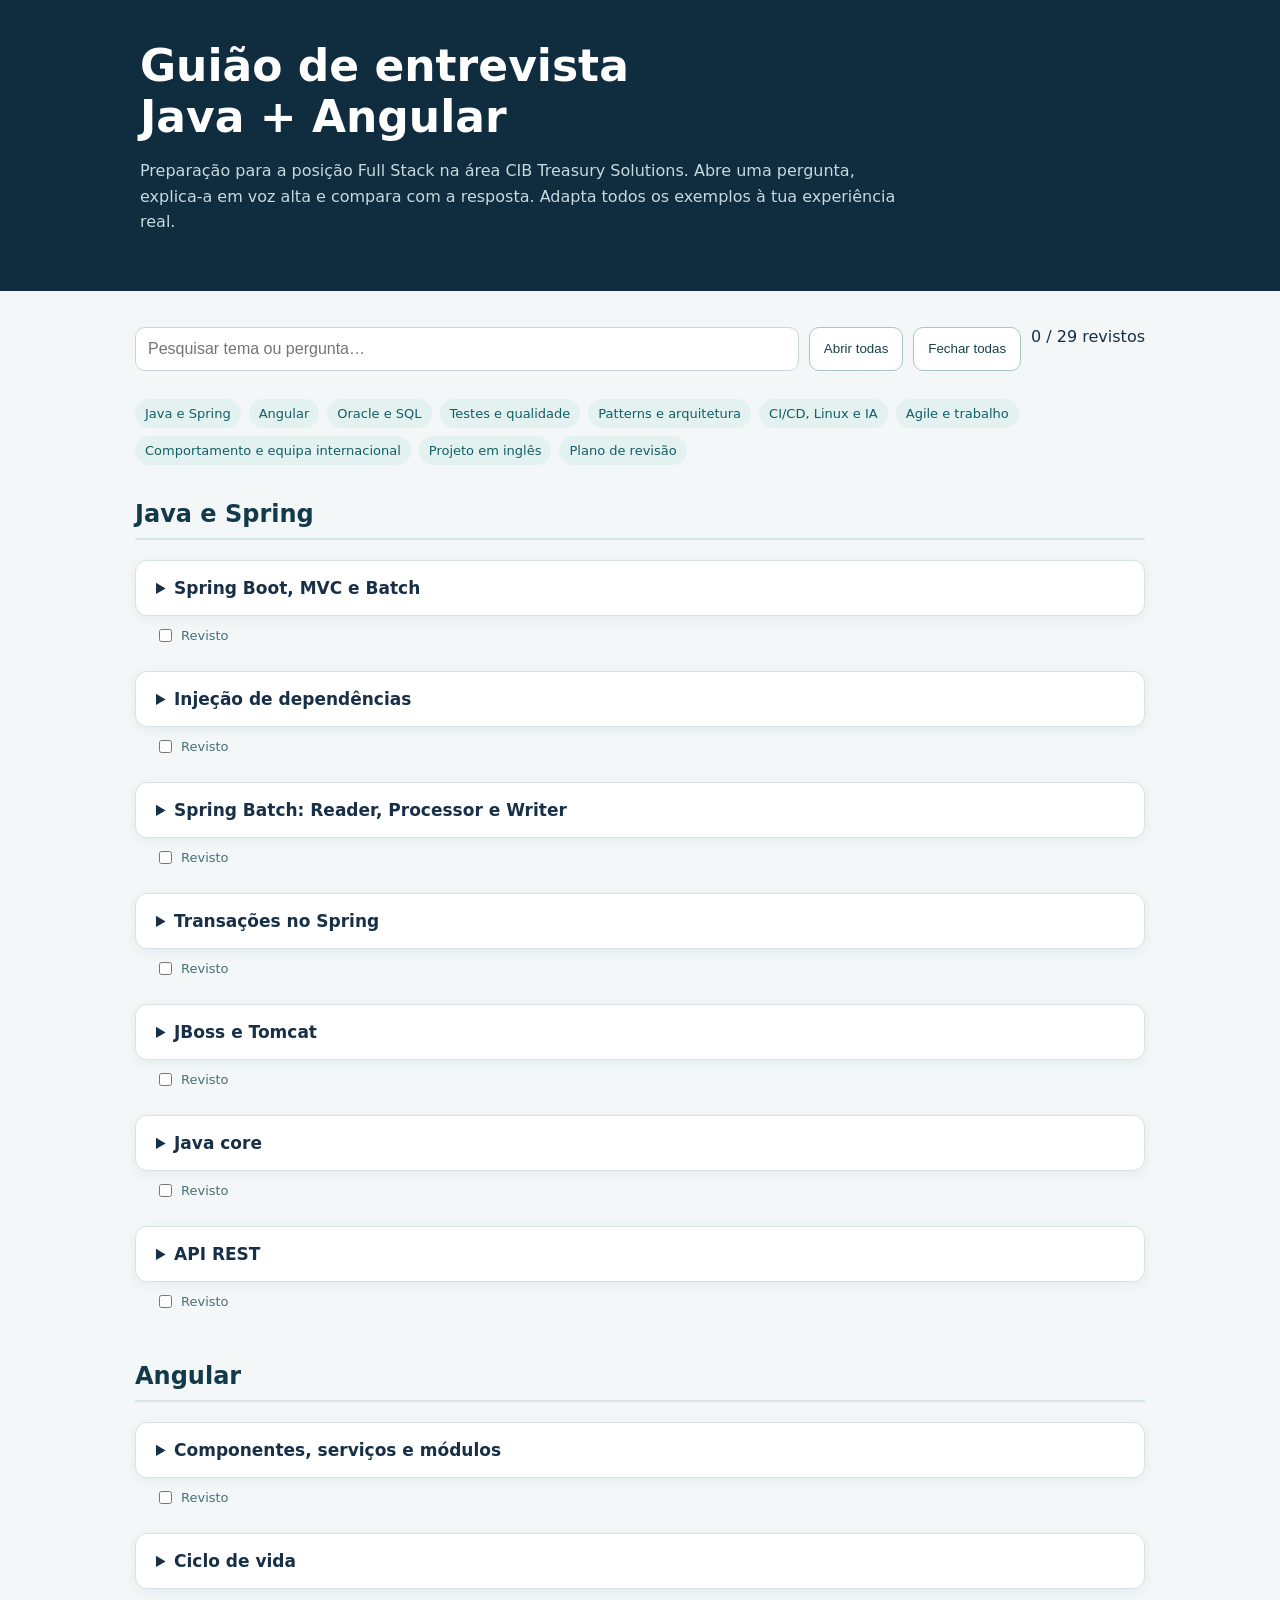
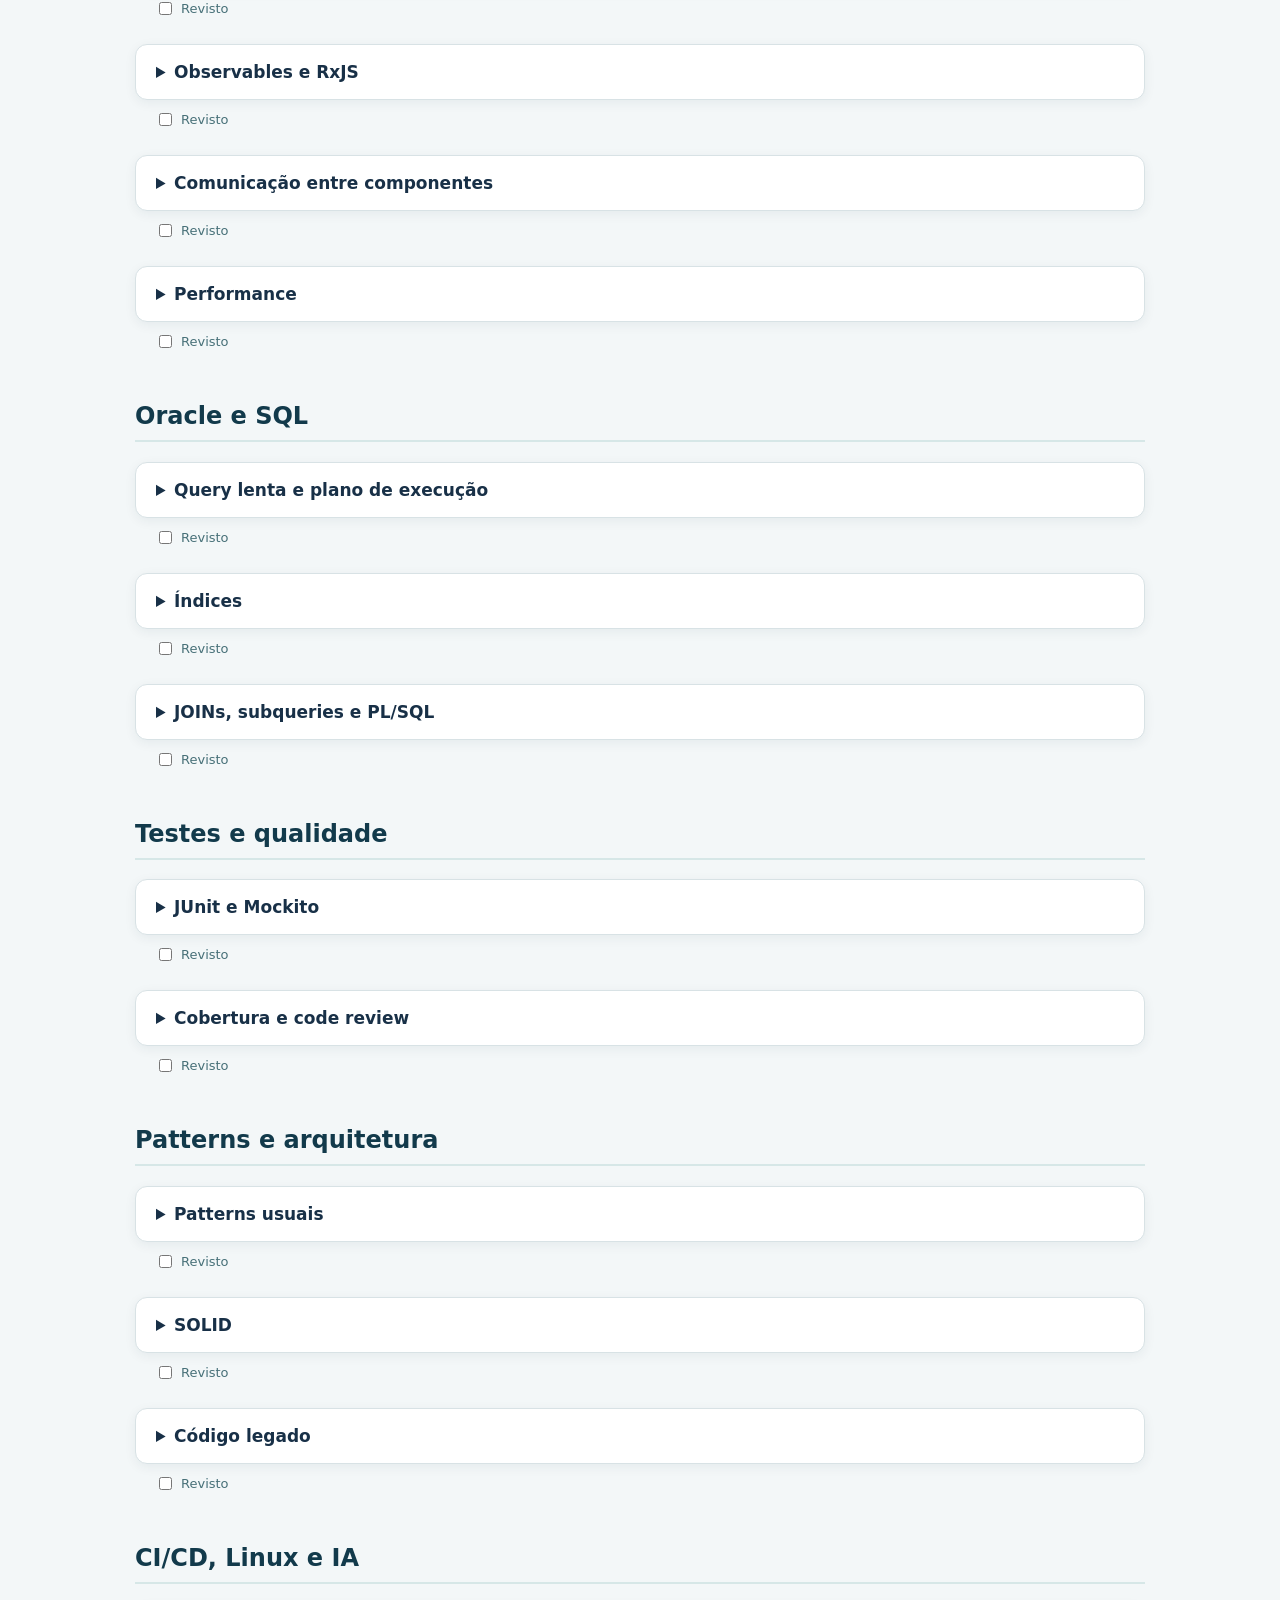
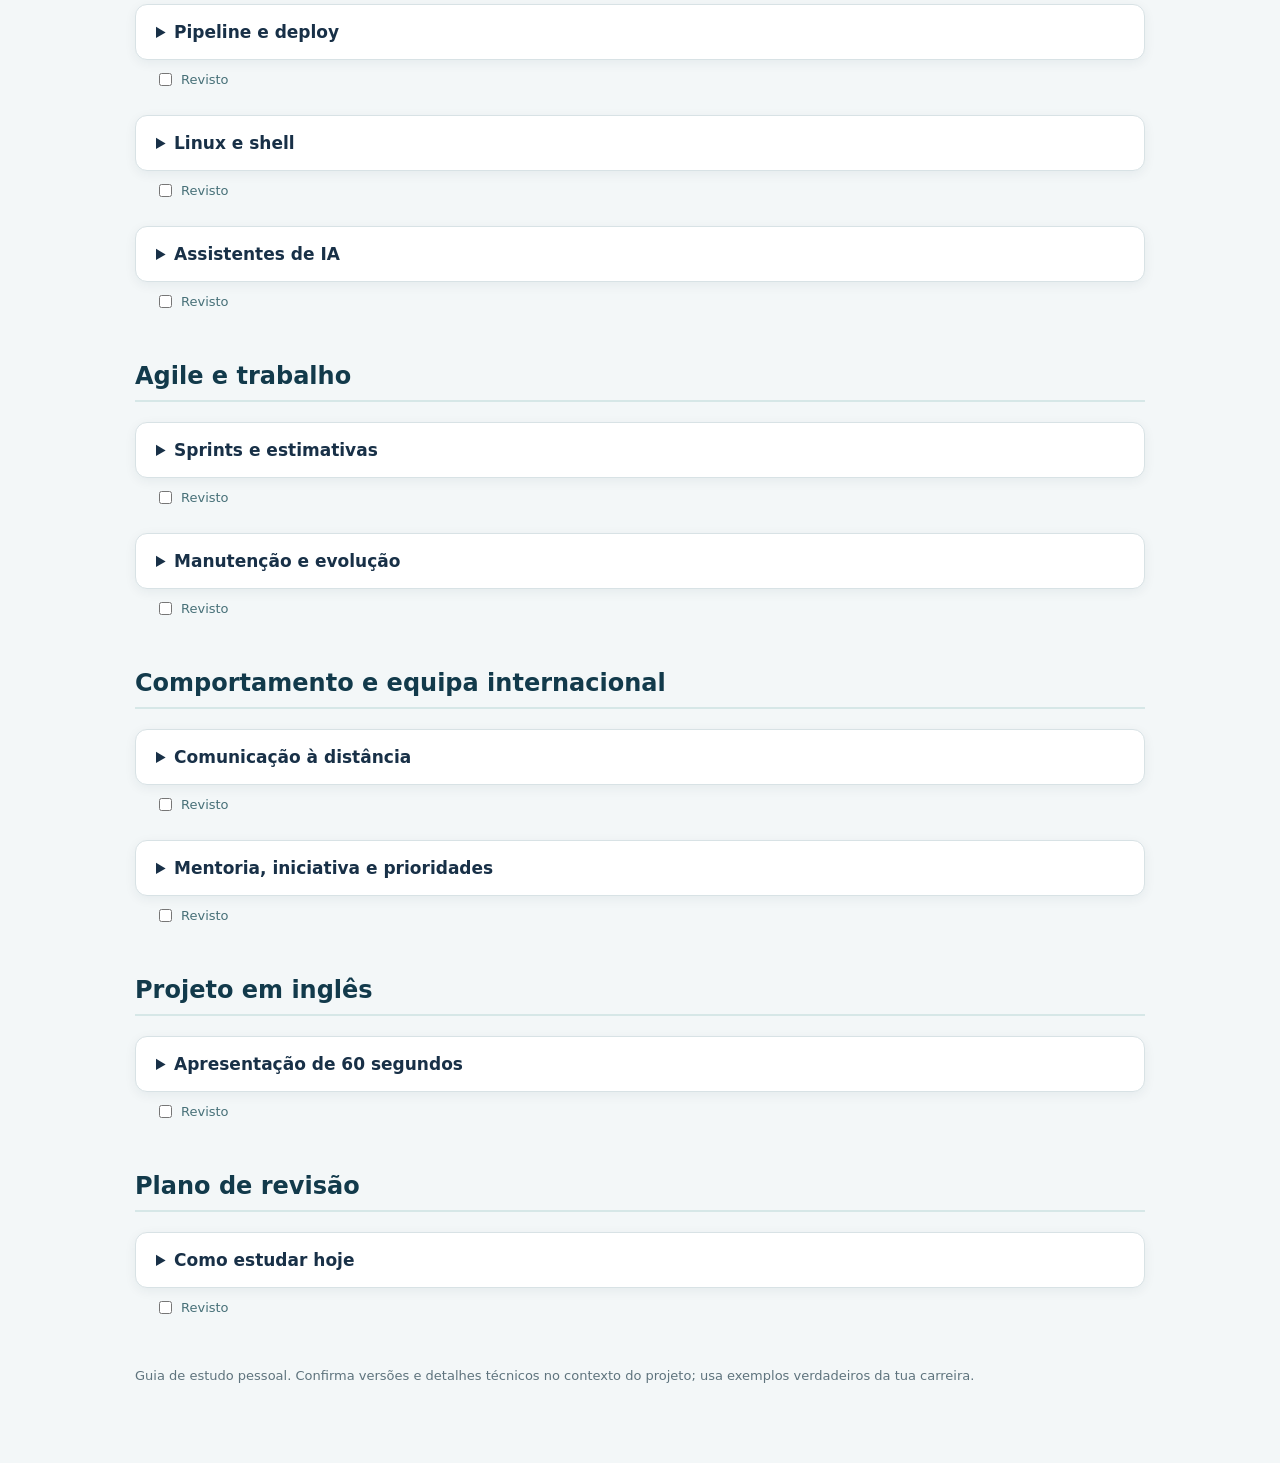
==== commit fcf8ea17: "Corrigir acentos e publicar guião interativo da entrevista" ====
--- a/natixis-entrevista/index.html
+++ b/natixis-entrevista/index.html
@@ -1,354 +1,11 @@
-<!doctype html>
-<html lang="pt">
-<head>
-  <meta charset="utf-8">
-  <meta name="viewport" content="width=device-width,initial-scale=1">
-  <meta name="theme-color" content="#102438">
-  <meta name="description" content="Gui�o interativo para preparar uma entrevista Java e Angular.">
-  <title>Guia de entrevista � Java + Angular</title>
-  <style>@import url('https://fonts.googleapis.com/css2?family=DM+Sans:wght@400;500;600;700&family=Manrope:wght@400;500;600;700;800&display=swap');
-:root{--bg:#f5f7f8;--paper:#fff;--ink:#13293e;--muted:#5d6f7e;--line:#dce4e9;--accent:#087e84;--accent-soft:#e3f3f1;--nav:#102438;--nav-text:#c3d0da;--shadow:0 12px 30px rgba(17,41,59,.06)}
-*{box-sizing:border-box}html{scroll-behavior:smooth}body{margin:0;background:var(--bg);color:var(--ink);font:15px/1.65 'DM Sans',Arial,sans-serif}a{color:inherit}button,input{font:inherit}button{cursor:pointer}
-.skip{position:absolute;left:-9999px;z-index:20;background:var(--accent);color:white;padding:8px}.skip:focus{left:8px;top:8px}
-.layout{display:grid;grid-template-columns:268px minmax(0,1fr);min-height:100vh}
-.sidebar{position:sticky;top:0;height:100vh;background:var(--nav);color:var(--nav-text);display:flex;flex-direction:column;padding:27px 17px 20px;overflow:auto}
-.brand{display:flex;align-items:center;gap:12px;padding:0 11px 34px;color:#fff;line-height:1.25}.brand-mark{width:35px;height:35px;border:1px solid #52bbb3;border-radius:11px;display:grid;place-items:center;background:#1d4854;color:#90e2d6;font:800 19px Manrope}.brand strong{font:700 14px Manrope;display:block}.brand small{font:700 10px Manrope;letter-spacing:.18em;color:#77c8c3}
-.side-caption{font:700 10px Manrope;letter-spacing:.16em;color:#7d9aa7;padding:0 12px 11px}.sidebar nav{display:grid;gap:3px}.sidebar nav a{display:flex;align-items:center;gap:11px;padding:10px 11px;text-decoration:none;border-radius:9px;font-size:13px;line-height:1.35}.sidebar nav a span{font:700 10px Manrope;color:#77a4ad}.sidebar nav a:hover,.sidebar nav a.active{background:#1d3c50;color:#fff}.sidebar nav a.active{box-shadow:inset 3px 0 #5cd2c6}
-.side-bottom{margin-top:auto;padding:22px 12px 0}.progress-label{display:flex;justify-content:space-between;font-size:12px;color:#d3e0e7}.progress-track{height:6px;border-radius:10px;background:#355062;margin-top:9px;overflow:hidden}.progress-track div{height:100%;width:0;background:#61cdbc;transition:width .3s}.side-bottom p{font-size:11px;color:#8da6b3;margin:9px 0 0}
-.main-area{min-width:0}.topbar{height:62px;background:var(--paper);border-bottom:1px solid var(--line);display:flex;align-items:center;justify-content:space-between;padding:0 clamp(18px,4vw,54px);position:sticky;top:0;z-index:5}.breadcrumb{font-size:12px;font-weight:700;color:var(--muted)}.breadcrumb span{color:#aab8bf;padding:0 9px}.top-actions{display:flex;gap:9px;align-items:center}.top-actions a,.top-actions button,.secondary,.icon-button{border:1px solid var(--line);border-radius:8px;background:var(--paper);padding:7px 12px;color:var(--ink);text-decoration:none;font-size:12px;font-weight:700}.top-actions a:hover,.top-actions button:hover,.secondary:hover{border-color:var(--accent);color:var(--accent)}.menu-toggle{display:none}
-main{max-width:1030px;margin:auto;padding:0 clamp(18px,4vw,54px) 50px}.hero{background:linear-gradient(125deg,#153d50,#102438 65%);color:#fff;margin:32px 0 25px;border-radius:18px;padding:38px clamp(25px,5vw,55px);position:relative;overflow:hidden}.hero:after{content:"";position:absolute;width:330px;height:330px;border:1px solid rgba(122,218,202,.16);border-radius:50%;right:-75px;top:-125px;box-shadow:0 0 0 48px rgba(122,218,202,.035),0 0 0 96px rgba(122,218,202,.025);pointer-events:none}.hero-kicker{font:700 10px Manrope;letter-spacing:.17em;color:#8be0d5}.dot{display:inline-block;width:6px;height:6px;border-radius:50%;background:#79dacc;margin-right:7px}
-h1,h2,h3{font-family:Manrope,Arial,sans-serif;line-height:1.25}h1{font-size:clamp(29px,4vw,45px);letter-spacing:-.045em;max-width:600px;margin:19px 0}h1 em{color:#8be0d5;font-style:normal}.hero p{color:#c7d9e2;max-width:680px;margin:0;font-size:14px}.hero-stats{display:flex;flex-wrap:wrap;gap:25px;margin-top:29px;border-top:1px solid #3f6172;padding-top:18px;color:#bad0da;font-size:11px;text-transform:uppercase;letter-spacing:.05em}.hero-stats strong{color:#fff;font:800 19px Manrope;margin-right:6px}
-.toolbar{display:flex;gap:10px;margin-bottom:25px}.search{display:flex;align-items:center;gap:9px;background:var(--paper);border:1px solid var(--line);border-radius:9px;padding:0 13px;flex:1;box-shadow:var(--shadow)}.search:focus-within{outline:2px solid #6dcabf}.search span{font-size:22px;color:var(--accent)}.search input{height:43px;border:0;outline:0;min-width:0;flex:1;background:transparent;color:var(--ink);font-size:13px}.search kbd{font:11px Manrope;color:var(--muted);border:1px solid var(--line);border-radius:4px;padding:2px 5px}.secondary{white-space:nowrap}
-.chapter{scroll-margin-top:85px;margin:38px 0 44px}.chapter-heading{display:flex;align-items:center;gap:14px;margin-bottom:15px}.chapter-num{color:var(--accent);background:var(--accent-soft);width:34px;height:34px;display:grid;place-items:center;border-radius:10px;font:800 11px Manrope}.chapter h2{font-size:22px;letter-spacing:-.03em;margin:0}.chapter>p{color:var(--muted);max-width:790px;margin:0 0 13px}
-.study-card{background:var(--paper);border:1px solid var(--line);border-radius:12px;margin:11px 0;box-shadow:var(--shadow);scroll-margin-top:82px;overflow:hidden}.study-card:hover{border-color:#b4d1d0}.card-top{display:flex;justify-content:space-between;align-items:center;padding:13px 20px 0}.eyebrow{font:800 9px Manrope;color:var(--accent);letter-spacing:.15em}.done-label{font-size:11px;color:var(--muted);display:flex;gap:6px;align-items:center;cursor:pointer}.done-label input{accent-color:var(--accent)}
-summary{list-style:none;cursor:pointer;display:flex;align-items:center;justify-content:space-between;gap:15px;padding:8px 20px 18px;font:800 16px Manrope;letter-spacing:-.02em}summary::-webkit-details-marker{display:none}summary:focus-visible{outline:2px solid var(--accent);outline-offset:-3px}.chevron{transition:transform .2s;color:var(--accent);font-size:22px;line-height:1}details[open] .chevron{transform:rotate(180deg)}.card-body{border-top:1px solid var(--line);padding:18px 20px 19px}.card-body p{margin:0 0 13px}.card-body p:last-child{margin-bottom:0}.card-body strong{color:var(--ink)}code{background:var(--accent-soft);color:#075b65;border-radius:4px;padding:1px 4px;font-size:.9em;overflow-wrap:anywhere}blockquote{margin:15px 0;padding:14px 17px;background:var(--accent-soft);border-left:3px solid var(--accent);border-radius:0 8px 8px 0}
-ul,ol{padding-left:23px;margin:8px 0 17px}li{padding-left:3px;margin:5px 0}.table-wrap{overflow-x:auto;margin:15px 0}table{border-collapse:collapse;min-width:600px;width:100%;font-size:12px}th,td{padding:9px 11px;text-align:left;border:1px solid var(--line);vertical-align:top}th{background:#e6f3f2}#no-results{padding:25px;border-radius:10px;background:var(--paper);text-align:center;color:var(--muted)}footer{border-top:1px solid var(--line);padding-top:25px;display:flex;justify-content:space-between;gap:20px;color:var(--muted);font-size:12px}footer a{color:var(--accent);font-weight:700}[hidden]{display:none!important}
-body.dark{--bg:#0e1b27;--paper:#172c3b;--ink:#e8f2f5;--muted:#afc4cf;--line:#2c4857;--accent:#79dacc;--accent-soft:#1d4650;--shadow:none}body.dark th{background:#234852}body.dark code{color:#a9e4dc}
-@media(max-width:820px){.layout{display:block}.sidebar{position:fixed;left:-285px;width:268px;z-index:10;transition:left .2s}.sidebar.show{left:0;box-shadow:0 0 0 100vmax rgba(0,0,0,.42)}.menu-toggle{display:block}.breadcrumb{margin-right:auto;margin-left:12px}.hero{margin-top:17px}.topbar{height:56px}.search kbd{display:none}}
-@media(max-width:520px){.hero{padding:29px 23px}.hero-stats{gap:14px}.toolbar{flex-direction:column}.secondary{align-self:flex-end}.chapter h2{font-size:19px}summary{font-size:14px}footer{display:block}}
-@media print{.sidebar,.topbar,.toolbar,.done-label,.chevron{display:none!important}.layout{display:block}main{max-width:none;padding:0}.hero{color:#fff;print-color-adjust:exact}.study-card{box-shadow:none}.study-card .card-body{display:block!important}}
-</style>
-  
-</head>
-<body>
-  <a class="skip" href="#conteudo">Ir para o conte�do</a>
-  <div class="layout">
-    <aside class="sidebar" id="sidebar" aria-label="Navega��o do gui�o">
-      <div class="brand"><span class="brand-mark">G</span><div><strong>Guia de entrevista</strong><small>JAVA + ANGULAR</small></div></div>
-      <div class="side-caption">PLANO DE ESTUDO</div>
-      <nav><a href="#1-o-fio-condutor-da-entrevista" data-nav="1-o-fio-condutor-da-entrevista"><span>01</span>O fio condutor da entrevista</a>
-<a href="#2-java-e-spring-explicar-a-arquitetura" data-nav="2-java-e-spring-explicar-a-arquitetura"><span>02</span>Java e Spring: explicar a arquitetura</a>
-<a href="#3-spring-batch-pensar-em-falhas-nao-so-nas-interfaces" data-nav="3-spring-batch-pensar-em-falhas-nao-so-nas-interfaces"><span>03</span>Spring Batch: pensar em falhas, n�o s� nas interfaces</a>
-<a href="#4-angular-componentes-estado-e-pedidos-assincronos" data-nav="4-angular-componentes-estado-e-pedidos-assincronos"><span>04</span>Angular: componentes, estado e pedidos ass�ncronos</a>
-<a href="#5-oracle-diagnosticar-antes-de-mexer" data-nav="5-oracle-diagnosticar-antes-de-mexer"><span>05</span>Oracle: diagnosticar antes de mexer</a>
-<a href="#6-testes-arquitetura-e-evolucao-de-legado" data-nav="6-testes-arquitetura-e-evolucao-de-legado"><span>06</span>Testes, arquitetura e evolu��o de legado</a>
-<a href="#7-operacao-ci-cd-e-forma-de-trabalhar" data-nav="7-operacao-ci-cd-e-forma-de-trabalhar"><span>07</span>Opera��o, CI/CD e forma de trabalhar</a>
-<a href="#8-pessoas-colaboracao-internacional-e-ingles" data-nav="8-pessoas-colaboracao-internacional-e-ingles"><span>08</span>Pessoas, colabora��o internacional e ingl�s</a>
-<a href="#9-revisao-final-em-25-minutos" data-nav="9-revisao-final-em-25-minutos"><span>09</span>Revis�o final em 25 minutos</a></nav>
-      <div class="side-bottom">
-        <div class="progress-label"><span>Progresso</span><strong id="progress-text">0 / 0</strong></div>
-        <div class="progress-track"><div id="progress-bar"></div></div>
-        <p>O progresso fica guardado neste navegador.</p>
-      </div>
-    </aside>
-    <div class="main-area">
-      <header class="topbar">
-        <button class="icon-button menu-toggle" id="menu-toggle" aria-label="Abrir menu" aria-controls="sidebar" aria-expanded="false">?</button>
-        <div class="breadcrumb">Prepara��o <span>/</span> Full Stack Java + Angular</div>
-        <div class="top-actions"><a href="https://chatgpt.com/library?file_id=libfile_093808b54cd88191b6ac8ee8826cce34&amp;account_id=personal"> PDF</a><button id="theme-toggle" aria-label="Alternar tema">?</button></div>
-      </header>
-      <main id="conteudo">
-        <div class="hero">
-          <div class="hero-kicker"><span class="dot"></span> GUI�O DE ESTUDO � ENTREVISTA T�CNICA</div>
-          <h1>Explica com clareza.<br><em>Mostra como pensas.</em></h1>
-          <p>Conceitos de Java, Spring, Angular, Oracle e trabalho em equipa ligados a exemplos, riscos e valida��o. L� a pergunta, responde em voz alta e s� depois abre a explica��o.</p>
-          <div class="hero-stats"><span><strong>9</strong> temas</span><span><strong id="total-count">0</strong> explica��es</span><span><strong>25 min</strong> revis�o final</span></div>
-        </div>
-        <div class="toolbar">
-          <label class="search"><span aria-hidden="true">?</span><input id="search" type="search" placeholder="Procurar tema ou conceito..." aria-label="Procurar no gui�o"><kbd>Ctrl K</kbd></label>
-          <button id="expand-toggle" class="secondary">Abrir todas</button>
-        </div>
-        <div id="no-results" hidden>Nenhum tema encontrado. Experimenta outra palavra.</div>
-        <section class="chapter" id="1-o-fio-condutor-da-entrevista" data-title="1. O fio condutor da entrevista">
-<div class="chapter-heading"><span class="chapter-num">01</span><h2>O fio condutor da entrevista</h2></div>
-<p>A equipa mant�m aplica��es e APIs de tesouraria, trabalha entre Portugal e Fran�a e combina evolu��o com manuten��o. Por isso, uma resposta forte costuma ter quatro partes: <strong>o conceito; um exemplo concreto; o risco ou limite; como validarias em produ��o ou num teste.</strong> Se te perguntarem por uma tecnologia que n�o usaste, separa conhecimento conceptual de experi�ncia pr�tica.</p>
-<p>Uma apresenta��o inicial de cerca de um minuto pode seguir esta estrutura:</p>
-<blockquote>"Sou developer Java e Angular, com experi�ncia em aplica��es empresariais e integra��es. Tenho trabalhado com Spring Boot, Oracle, APIs REST e SOAP e mensageria, al�m de frontend Angular. Gosto de perceber os contratos entre sistemas e os cen�rios de falha antes de implementar. Num projeto recente, [substituir por um epis�dio real: problema, tua contribui��o e resultado]. Nesta fun��o interessa-me trabalhar em sistemas onde fiabilidade, colabora��o entre equipas e evolu��o de aplica��es existentes s�o importantes."</blockquote>
-<p>Evita converter esta proposta numa lista de tecnologias que n�o consegues defender. Para o teu projeto, escolhe <strong>um</strong> fluxo que conhe�as de ponta a ponta: entrada, valida��o, regra, persist�ncia, integra��o, resposta, testes, deploy e monitoriza��o. Se optares pelo trabalho em integra��es, confirma os detalhes espec�ficos antes de os dizeres.</p>
-</section>
-<section class="chapter" id="2-java-e-spring-explicar-a-arquitetura" data-title="2. Java e Spring: explicar a arquitetura">
-<div class="chapter-heading"><span class="chapter-num">02</span><h2>Java e Spring: explicar a arquitetura</h2></div>
-<article class="study-card" data-search="boot, mvc e batch: onde cada um entra?   modelo mental.  spring � o ecossistema. spring mvc � a parte de aplica��o web: recebe pedidos http, encaminha para controllers, valida entradas e produz respostas. spring boot ajuda a iniciar e configurar uma aplica��o, com conven��es, autoconfigura��o e depend�ncias agrupadas. spring batch organiza processamento em jobs e steps, com metadados, checkpoints e pol�tica de falhas. n�o s�o tr�s substitutos: uma aplica��o boot pode usar mvc e batch.    exemplo.  um endpoint mvc recebe uma pesquisa de movimentos. um job batch importa e reconcilia um ficheiro di�rio. boot configura e arranca o servi�o. o job pode correr na mesma aplica��o ou numa aplica��o separada, conforme carga, isolamento operacional e deploy.    resposta oral curta.  "usei boot para acelerar a configura��o e o arranque dos servi�os; mvc para expor apis; batch seria a escolha para processamento repetitivo de muitos registos, com necessidade de retoma. a decis�o depende do volume e da opera��o: n�o usaria um endpoint s�ncrono para processar durante horas um ficheiro enorme."    se perguntarem 'em que situa��es usaste cada um?'  diz o que usaste de facto. se n�o tens experi�ncia pr�tica em batch, responde: "conhe�o a arquitetura e preparei um caso de reconcilia��o, mas n�o o implementei em produ��o." isto � melhor do que inventar um job. ">
-<div class="card-top"><span class="eyebrow">EXPLICA��O</span><label class="done-label"><input type="checkbox" data-done="boot-mvc-e-batch-onde-cada-um-entra"><span>Revisto</span></label></div>
-<details id="boot-mvc-e-batch-onde-cada-um-entra"><summary><span>Boot, MVC e Batch: onde cada um entra?</span><span class="chevron" aria-hidden="true">?</span></summary><div class="card-body">
-<p><strong>Modelo mental.</strong> Spring � o ecossistema. Spring MVC � a parte de aplica��o web: recebe pedidos HTTP, encaminha para controllers, valida entradas e produz respostas. Spring Boot ajuda a iniciar e configurar uma aplica��o, com conven��es, autoconfigura��o e depend�ncias agrupadas. Spring Batch organiza processamento em jobs e steps, com metadados, checkpoints e pol�tica de falhas. N�o s�o tr�s substitutos: uma aplica��o Boot pode usar MVC e Batch.</p>
-<p><strong>Exemplo.</strong> Um endpoint MVC recebe uma pesquisa de movimentos. Um job Batch importa e reconcilia um ficheiro di�rio. Boot configura e arranca o servi�o. O job pode correr na mesma aplica��o ou numa aplica��o separada, conforme carga, isolamento operacional e deploy.</p>
-<p><strong>Resposta oral curta.</strong> "Usei Boot para acelerar a configura��o e o arranque dos servi�os; MVC para expor APIs; Batch seria a escolha para processamento repetitivo de muitos registos, com necessidade de retoma. A decis�o depende do volume e da opera��o: n�o usaria um endpoint s�ncrono para processar durante horas um ficheiro enorme."</p>
-<p><strong>Se perguntarem 'em que situa��es usaste cada um?'</strong> Diz o que usaste de facto. Se n�o tens experi�ncia pr�tica em Batch, responde: "Conhe�o a arquitetura e preparei um caso de reconcilia��o, mas n�o o implementei em produ��o." Isto � melhor do que inventar um job.</p>
-</div></details></article>
-<article class="study-card" data-search="inje��o de depend�ncias e estere�tipos  sem inje��o, uma classe pode criar diretamente o seu reposit�rio, ficando presa � implementa��o. com inje��o pelo construtor, declara o que precisa; o container spring cria os beans, resolve as liga��es e gere o ciclo de vida. isto torna depend�ncias vis�veis e facilita testes. uma interface pode ter v�rias implementa��es: nesse caso, � preciso resolver a ambiguidade, por exemplo por qualificador ou configura��o.    @component  marca um componente gen�rico.  @service  comunica inten��o de l�gica de neg�cio.  @repository  comunica acesso a dados e pode participar na tradu��o de exce��es de persist�ncia. todos s�o candidatos a bean quando est�o no �mbito da configura��o.  @service   n�o  cria automaticamente uma transa��o; para isso define a fronteira apropriada com  @transactional .    exemplo de desenho:  controller traduz http; service decide a regra; repository consulta e persiste. um service n�o deve saber como construir uma resposta http, e um controller n�o deve concentrar a regra de neg�cio. ">
-<div class="card-top"><span class="eyebrow">EXPLICA��O</span><label class="done-label"><input type="checkbox" data-done="injecao-de-dependencias-e-estereotipos"><span>Revisto</span></label></div>
-<details id="injecao-de-dependencias-e-estereotipos"><summary><span>Inje��o de depend�ncias e estere�tipos</span><span class="chevron" aria-hidden="true">?</span></summary><div class="card-body">
-<p>Sem inje��o, uma classe pode criar diretamente o seu reposit�rio, ficando presa � implementa��o. Com inje��o pelo construtor, declara o que precisa; o container Spring cria os beans, resolve as liga��es e gere o ciclo de vida. Isto torna depend�ncias vis�veis e facilita testes. Uma interface pode ter v�rias implementa��es: nesse caso, � preciso resolver a ambiguidade, por exemplo por qualificador ou configura��o.</p>
-<p><code>@Component</code> marca um componente gen�rico. <code>@Service</code> comunica inten��o de l�gica de neg�cio. <code>@Repository</code> comunica acesso a dados e pode participar na tradu��o de exce��es de persist�ncia. Todos s�o candidatos a bean quando est�o no �mbito da configura��o. <code>@Service</code> <strong>n�o</strong> cria automaticamente uma transa��o; para isso define a fronteira apropriada com <code>@Transactional</code>.</p>
-<p><strong>Exemplo de desenho:</strong> controller traduz HTTP; service decide a regra; repository consulta e persiste. Um service n�o deve saber como construir uma resposta HTTP, e um controller n�o deve concentrar a regra de neg�cio.</p>
-</div></details></article>
-<article class="study-card" data-search="transa��es: o que faz `@transactional`?  uma transa��o agrupa altera��es que devem confirmar ou reverter como unidade. no modelo habitual do spring, uma chamada externa atravessa um proxy, que inicia ou associa a transa��o antes de chamar o m�todo. ao terminar, confirma ou reverte conforme o resultado.  flush  envia sql pendente � base; ainda n�o � o mesmo que  commit .    armadilha frequente:  dentro do mesmo objeto,  this.gravar()  n�o atravessa normalmente o proxy. se s�  gravar  tem a anota��o, esta pode n�o ser aplicada naquela chamada. coloca a fronteira no m�todo p�blico externo ou move a opera��o para outro bean com responsabilidade clara.    propaga��o:   required  participa na transa��o atual ou cria uma.  requires_new  suspende a exterior e inicia outra; o seu commit pode sobreviver ao rollback da exterior e exige recursos adicionais.  nested  usa savepoint quando o transaction manager e o recurso suportam; n�o � outra transa��o independente.    rollback:  por defeito, o spring reverte em  runtimeexception  e  error . para uma checked exception que deve reverter, configura  rollbackfor . se capturas uma exce��o e devolves sucesso, o proxy pode confirmar; a regra de falha tem de ser expl�cita. e uma transa��o oracle n�o abrange automaticamente uma chamada rest nem a publica��o jms. para a consist�ncia entre base e broker, considera outbox transacional, publica��o posterior e consumidor idempotente.    resposta oral:  "escolho a fronteira transacional pela opera��o de neg�cio e mantenho-a curta. verifico propaga��o e rollback, incluindo checked exceptions. num fluxo que escreve na base e publica um evento, n�o assumo atomicidade entre os dois sistemas: trato a falha entre commit e publica��o com outbox e reprocessamento idempotente." ">
-<div class="card-top"><span class="eyebrow">EXPLICA��O</span><label class="done-label"><input type="checkbox" data-done="transacoes-o-que-faz-transactional"><span>Revisto</span></label></div>
-<details id="transacoes-o-que-faz-transactional"><summary><span>Transa��es: o que faz `@Transactional`?</span><span class="chevron" aria-hidden="true">?</span></summary><div class="card-body">
-<p>Uma transa��o agrupa altera��es que devem confirmar ou reverter como unidade. No modelo habitual do Spring, uma chamada externa atravessa um proxy, que inicia ou associa a transa��o antes de chamar o m�todo. Ao terminar, confirma ou reverte conforme o resultado. <code>flush</code> envia SQL pendente � base; ainda n�o � o mesmo que <code>commit</code>.</p>
-<p><strong>Armadilha frequente:</strong> dentro do mesmo objeto, <code>this.gravar()</code> n�o atravessa normalmente o proxy. Se s� <code>gravar</code> tem a anota��o, esta pode n�o ser aplicada naquela chamada. Coloca a fronteira no m�todo p�blico externo ou move a opera��o para outro bean com responsabilidade clara.</p>
-<p><strong>Propaga��o:</strong> <code>REQUIRED</code> participa na transa��o atual ou cria uma. <code>REQUIRES_NEW</code> suspende a exterior e inicia outra; o seu commit pode sobreviver ao rollback da exterior e exige recursos adicionais. <code>NESTED</code> usa savepoint quando o transaction manager e o recurso suportam; n�o � outra transa��o independente.</p>
-<p><strong>Rollback:</strong> por defeito, o Spring reverte em <code>RuntimeException</code> e <code>Error</code>. Para uma checked exception que deve reverter, configura <code>rollbackFor</code>. Se capturas uma exce��o e devolves sucesso, o proxy pode confirmar; a regra de falha tem de ser expl�cita. E uma transa��o Oracle n�o abrange automaticamente uma chamada REST nem a publica��o JMS. Para a consist�ncia entre base e broker, considera outbox transacional, publica��o posterior e consumidor idempotente.</p>
-<p><strong>Resposta oral:</strong> "Escolho a fronteira transacional pela opera��o de neg�cio e mantenho-a curta. Verifico propaga��o e rollback, incluindo checked exceptions. Num fluxo que escreve na base e publica um evento, n�o assumo atomicidade entre os dois sistemas: trato a falha entre commit e publica��o com outbox e reprocessamento idempotente."</p>
-</div></details></article>
-<article class="study-card" data-search="java core: collections, streams, optional e exce��es   hashmap  guarda pares chave-valor e oferece acesso m�dio pr�ximo de constante com uma boa distribui��o de hashes. n�o serve para muta��es concorrentes sem coordena��o.  concurrenthashmap  permite acesso concorrente; ainda assim, uma sequ�ncia "ler, calcular, escrever" pode n�o ser at�mica. usa  compute ,  merge  ou uma estrat�gia de sincroniza��o quando a opera��o composta o exigir. uma chave usada num hash map n�o deve mudar os campos relevantes para  equals  e  hashcode  depois de inserida.    arraylist  d� acesso eficiente por �ndice e inser��o amortizada no fim; inserir no in�cio desloca elementos.  linkedlist  n�o ganha automaticamente em inser��es, pois encontrar a posi��o tamb�m custa. para uma fila,  arraydeque  costuma ser op��o simples. explica a carga de trabalho antes de escolher a cole��o.   streams permitem encadear filtro, transforma��o e agrega��o. uma stream n�o � necessariamente paralela; opera��es com efeitos colaterais partilhados dificultam o racioc�nio. em montantes, usa  bigdecimal , n�o  double .  optional  expressa aus�ncia no retorno e ajuda a obrigar o chamador a considerar esse caso;  of(null)  falha,  ofnullable(null)  cria um optional vazio.  orelse(funcaocara())  avalia o argumento imediatamente;  orelseget(() -&amp;gt; funcaocara())  adia a avalia��o.   checked exceptions fazem parte da assinatura ou t�m de ser tratadas; unchecked n�o imp�em essa obriga��o. a classifica��o n�o substitui um contrato claro: define quais falhas s�o recuper�veis, quais chegam ao cliente e quais exigem rollback. do java 8 em diante, podes citar lambdas, method references, streams, optional e a api de datas; se te perguntarem por vers�es posteriores, fala apenas do que usaste ou estudaste com seguran�a. ">
-<div class="card-top"><span class="eyebrow">EXPLICA��O</span><label class="done-label"><input type="checkbox" data-done="java-core-collections-streams-optional-e-excecoes"><span>Revisto</span></label></div>
-<details id="java-core-collections-streams-optional-e-excecoes"><summary><span>Java core: collections, streams, Optional e exce��es</span><span class="chevron" aria-hidden="true">?</span></summary><div class="card-body">
-<p><code>HashMap</code> guarda pares chave-valor e oferece acesso m�dio pr�ximo de constante com uma boa distribui��o de hashes. N�o serve para muta��es concorrentes sem coordena��o. <code>ConcurrentHashMap</code> permite acesso concorrente; ainda assim, uma sequ�ncia "ler, calcular, escrever" pode n�o ser at�mica. Usa <code>compute</code>, <code>merge</code> ou uma estrat�gia de sincroniza��o quando a opera��o composta o exigir. Uma chave usada num hash map n�o deve mudar os campos relevantes para <code>equals</code> e <code>hashCode</code> depois de inserida.</p>
-<p><code>ArrayList</code> d� acesso eficiente por �ndice e inser��o amortizada no fim; inserir no in�cio desloca elementos. <code>LinkedList</code> n�o ganha automaticamente em inser��es, pois encontrar a posi��o tamb�m custa. Para uma fila, <code>ArrayDeque</code> costuma ser op��o simples. Explica a carga de trabalho antes de escolher a cole��o.</p>
-<p>Streams permitem encadear filtro, transforma��o e agrega��o. Uma stream n�o � necessariamente paralela; opera��es com efeitos colaterais partilhados dificultam o racioc�nio. Em montantes, usa <code>BigDecimal</code>, n�o <code>double</code>. <code>Optional</code> expressa aus�ncia no retorno e ajuda a obrigar o chamador a considerar esse caso; <code>of(null)</code> falha, <code>ofNullable(null)</code> cria um Optional vazio. <code>orElse(funcaoCara())</code> avalia o argumento imediatamente; <code>orElseGet(() -&gt; funcaoCara())</code> adia a avalia��o.</p>
-<p>Checked exceptions fazem parte da assinatura ou t�m de ser tratadas; unchecked n�o imp�em essa obriga��o. A classifica��o n�o substitui um contrato claro: define quais falhas s�o recuper�veis, quais chegam ao cliente e quais exigem rollback. Do Java 8 em diante, podes citar lambdas, method references, streams, Optional e a API de datas; se te perguntarem por vers�es posteriores, fala apenas do que usaste ou estudaste com seguran�a.</p>
-</div></details></article>
-<article class="study-card" data-search="api rest bem desenhada  come�a por recursos, por exemplo  /transfers  e  /transfers/{id} .  get  l� sem alterar estado;  post  cria ou inicia;  put  substitui um recurso conhecido;  patch  altera parcialmente;  delete  remove conforme a regra.  get  � seguro e idempotente.  put  e  delete  t�m sem�ntica idempotente; uma opera��o  post  financeira pode precisar de uma chave de idempot�ncia de neg�cio para tolerar repeti��o.   c�digos:  200  com resposta,  201  para cria��o com localiza��o do recurso,  204  sem corpo,  400  para pedido inv�lido,  401  sem autentica��o,  403  sem permiss�o,  404  aus�ncia,  409  conflito e  5xx  falha do servidor. define formato est�vel para erro, com c�digo, mensagem, detalhes de valida��o e  correlationid ; n�o exponhas stack traces. pagina cole��es, valida entradas e documenta versionamento e mudan�as incompat�veis.    cen�rio s�nior:  dois  post /transfers  id�nticos chegam a inst�ncias diferentes. uma consulta  existsbyrequestid  seguida de  insert  tem race condition. a prote��o real inclui identidade de neg�cio, restri��o  unique , tratamento do conflito e compara��o do payload. se o mesmo identificador vier com montante diferente, devolve conflito. um timeout do cliente n�o prova que o commit n�o aconteceu. ">
-<div class="card-top"><span class="eyebrow">EXPLICA��O</span><label class="done-label"><input type="checkbox" data-done="api-rest-bem-desenhada"><span>Revisto</span></label></div>
-<details id="api-rest-bem-desenhada"><summary><span>API REST bem desenhada</span><span class="chevron" aria-hidden="true">?</span></summary><div class="card-body">
-<p>Come�a por recursos, por exemplo <code>/transfers</code> e <code>/transfers/{id}</code>. <code>GET</code> l� sem alterar estado; <code>POST</code> cria ou inicia; <code>PUT</code> substitui um recurso conhecido; <code>PATCH</code> altera parcialmente; <code>DELETE</code> remove conforme a regra. <code>GET</code> � seguro e idempotente. <code>PUT</code> e <code>DELETE</code> t�m sem�ntica idempotente; uma opera��o <code>POST</code> financeira pode precisar de uma chave de idempot�ncia de neg�cio para tolerar repeti��o.</p>
-<p>C�digos: <code>200</code> com resposta, <code>201</code> para cria��o com localiza��o do recurso, <code>204</code> sem corpo, <code>400</code> para pedido inv�lido, <code>401</code> sem autentica��o, <code>403</code> sem permiss�o, <code>404</code> aus�ncia, <code>409</code> conflito e <code>5xx</code> falha do servidor. Define formato est�vel para erro, com c�digo, mensagem, detalhes de valida��o e <code>correlationId</code>; n�o exponhas stack traces. Pagina cole��es, valida entradas e documenta versionamento e mudan�as incompat�veis.</p>
-<p><strong>Cen�rio s�nior:</strong> dois <code>POST /transfers</code> id�nticos chegam a inst�ncias diferentes. Uma consulta <code>existsByRequestId</code> seguida de <code>insert</code> tem race condition. A prote��o real inclui identidade de neg�cio, restri��o <code>UNIQUE</code>, tratamento do conflito e compara��o do payload. Se o mesmo identificador vier com montante diferente, devolve conflito. Um timeout do cliente n�o prova que o commit n�o aconteceu.</p>
-</div></details></article>
-<article class="study-card" data-search="tomcat e jboss/wildfly  tomcat � sobretudo um servlet container para aplica��es web. jboss/wildfly � um servidor de aplica��es com mais servi�os empresariais integrados e gest�o centralizada de recursos. num deployment tradicional, tomcat recebe geralmente um war no  webapps  ou via gestor. wildfly pode receber war ou ear pelo management console, cli ou mecanismo de deployment, com configura��o de datasource e recursos do servidor. em boot, tamb�m podes empacotar jar execut�vel com servidor embebido. explica o modelo do teu projeto e como configuravas vari�veis, segredos e valida��o ap�s deploy. ">
-<div class="card-top"><span class="eyebrow">EXPLICA��O</span><label class="done-label"><input type="checkbox" data-done="tomcat-e-jboss-wildfly"><span>Revisto</span></label></div>
-<details id="tomcat-e-jboss-wildfly"><summary><span>Tomcat e JBoss/WildFly</span><span class="chevron" aria-hidden="true">?</span></summary><div class="card-body">
-<p>Tomcat � sobretudo um servlet container para aplica��es web. JBoss/WildFly � um servidor de aplica��es com mais servi�os empresariais integrados e gest�o centralizada de recursos. Num deployment tradicional, Tomcat recebe geralmente um WAR no <code>webapps</code> ou via gestor. WildFly pode receber WAR ou EAR pelo management console, CLI ou mecanismo de deployment, com configura��o de datasource e recursos do servidor. Em Boot, tamb�m podes empacotar JAR execut�vel com servidor embebido. Explica o modelo do teu projeto e como configuravas vari�veis, segredos e valida��o ap�s deploy.</p>
-</div></details></article>
-</section>
-<section class="chapter" id="3-spring-batch-pensar-em-falhas-nao-so-nas-interfaces" data-title="3. Spring Batch: pensar em falhas, n�o s� nas interfaces">
-<div class="chapter-heading"><span class="chapter-num">03</span><h2>Spring Batch: pensar em falhas, n�o s� nas interfaces</h2></div>
-<p>Imagina que recebes um ficheiro di�rio com milhares de pagamentos. Um <strong>Job</strong> � o processo de neg�cio; divide-se em <strong>Steps</strong>. <code>JobInstance</code> identifica o job com par�metros identificadores, como data de neg�cio e ID do ficheiro. <code>JobExecution</code> � uma tentativa; <code>StepExecution</code> descreve a execu��o de um passo. O <code>JobRepository</code> guarda metadados e estado. Uma inst�ncia j� conclu�da n�o � relan�ada como se nada tivesse acontecido; para um novo dia, usa novos par�metros de neg�cio.</p>
-<p>Num step por <strong>chunks</strong>, o Reader fornece uma linha, o Processor valida e transforma, e o Writer grava o conjunto. Se o Processor devolver <code>null</code>, filtra o item. O chunk define uma fronteira de commit. Com 100 itens por chunk, uma falha antes do commit pode obrigar a repetir at� 100 itens; os chunks j� confirmados persistem. Chunks maiores podem reduzir commits, mas aumentam mem�ria, dura��o de locks e repeti��o potencial. Um <strong>Tasklet</strong> serve melhor para uma a��o discreta, por exemplo verificar a assinatura de um ficheiro.</p>
-<p><strong>Restart</strong> retoma a execu��o falhada com base nos metadados e no estado que os componentes guardam no <code>ExecutionContext</code>. Isto pressup�e que a entrada � a mesma. Se um ficheiro mudou entre tentativas, retomar pelo n�mero da linha pode processar outra opera��o; regista identidade e hash do ficheiro. Restart e checkpoint n�o garantem por si "exactly once" para efeitos de neg�cio.</p>
-<p><strong>Retry</strong> � para falhas transit�rias, como um timeout tempor�rio; deve ter limite. <strong>Skip</strong> � uma decis�o de neg�cio de aceitar uma linha inv�lida e seguir. Num ficheiro financeiro, pode ser obrigat�rio rejeitar o lote ou colocar o item em quarentena; saltar silenciosamente � perigoso. <strong>Rollback</strong> reverte a transa��o do chunk. Uma falha de valida��o determin�stica n�o melhora com tr�s tentativas.</p>
-<p><strong>Exemplo de resposta:</strong> "Separaria a prepara��o do ficheiro do processamento por chunks. Usaria par�metros que identificam o lote, Reader, Processor e Writer, mais m�tricas por etapa. Testaria falha antes e depois de um commit, rein�cio com ficheiro igual e rejei��o de ficheiro alterado. Para evitar duplicados, usaria chave de neg�cio e constraint �nica; uma chamada externa irrevers�vel exigiria idempot�ncia ou uma fase separada."</p>
-<p><strong>Pergunta de seguimento:</strong> "E se o Writer escreve num servi�o externo?" O rollback local n�o desfaz esse servi�o. O chunk pode repetir, por isso precisas de contrato idempotente, persist�ncia do estado e, se aplic�vel, outbox. Esta resposta mostra que percebes o limite da framework.</p>
-</section>
-<section class="chapter" id="4-angular-componentes-estado-e-pedidos-assincronos" data-title="4. Angular: componentes, estado e pedidos ass�ncronos">
-<div class="chapter-heading"><span class="chapter-num">04</span><h2>Angular: componentes, estado e pedidos ass�ncronos</h2></div>
-<article class="study-card" data-search="componentes, servi�os e m�dulos  um componente define uma zona da interface: template, estado, eventos e l�gica de apresenta��o. um servi�o agrupa l�gica reutiliz�vel, acesso a api ou estado partilhado. ngmodules organizam funcionalidades em muitas aplica��es existentes; componentes standalone permitem importar depend�ncias diretamente e inicializar sem um m�dulo de aplica��o obrigat�rio. o escopo do provider importa:  providedin: &amp;#x27;root&amp;#x27;  costuma partilhar uma inst�ncia na aplica��o; um provider no componente pode criar inst�ncia naquele ramo.   comunica��o simples: pai envia dados ao filho por  input ; filho emite evento por  output . componentes distantes podem partilhar estado por um servi�o, observable ou signal. escolhe o menor escopo que resolve o problema. evita que o filho altere silenciosamente um objeto que o pai considera imut�vel. ">
-<div class="card-top"><span class="eyebrow">EXPLICA��O</span><label class="done-label"><input type="checkbox" data-done="componentes-servicos-e-modulos"><span>Revisto</span></label></div>
-<details id="componentes-servicos-e-modulos"><summary><span>Componentes, servi�os e m�dulos</span><span class="chevron" aria-hidden="true">?</span></summary><div class="card-body">
-<p>Um componente define uma zona da interface: template, estado, eventos e l�gica de apresenta��o. Um servi�o agrupa l�gica reutiliz�vel, acesso a API ou estado partilhado. NgModules organizam funcionalidades em muitas aplica��es existentes; componentes standalone permitem importar depend�ncias diretamente e inicializar sem um m�dulo de aplica��o obrigat�rio. O escopo do provider importa: <code>providedIn: &#x27;root&#x27;</code> costuma partilhar uma inst�ncia na aplica��o; um provider no componente pode criar inst�ncia naquele ramo.</p>
-<p>Comunica��o simples: pai envia dados ao filho por <code>Input</code>; filho emite evento por <code>Output</code>. Componentes distantes podem partilhar estado por um servi�o, Observable ou Signal. Escolhe o menor escopo que resolve o problema. Evita que o filho altere silenciosamente um objeto que o pai considera imut�vel.</p>
-</div></details></article>
-<article class="study-card" data-search="ciclo de vida   ngonchanges  reage quando inputs mudam; na cria��o, ocorre antes de  ngoninit .  ngoninit  inicializa o componente depois dos inputs iniciais.  ngondestroy  liberta timers, listeners e subscri��es manuais. inputs podem mudar mais tarde, portanto uma rea��o que depende deles pode pertencer a  ngonchanges  ou a um modelo reativo, e n�o apenas a  ngoninit .  async  pipe e  takeuntildestroyed  reduzem fugas de subscri��es. ">
-<div class="card-top"><span class="eyebrow">EXPLICA��O</span><label class="done-label"><input type="checkbox" data-done="ciclo-de-vida"><span>Revisto</span></label></div>
-<details id="ciclo-de-vida"><summary><span>Ciclo de vida</span><span class="chevron" aria-hidden="true">?</span></summary><div class="card-body">
-<p><code>ngOnChanges</code> reage quando Inputs mudam; na cria��o, ocorre antes de <code>ngOnInit</code>. <code>ngOnInit</code> inicializa o componente depois dos Inputs iniciais. <code>ngOnDestroy</code> liberta timers, listeners e subscri��es manuais. Inputs podem mudar mais tarde, portanto uma rea��o que depende deles pode pertencer a <code>ngOnChanges</code> ou a um modelo reativo, e n�o apenas a <code>ngOnInit</code>. <code>async</code> pipe e <code>takeUntilDestroyed</code> reduzem fugas de subscri��es.</p>
-</div></details></article>
-<article class="study-card" data-search="observable e os quatro operadores  um observable representa uma sequ�ncia de valores no tempo, com possibilidade de erro e conclus�o. um observable http do angular � normalmente  cold : subscrever inicia o pedido; duas subscri��es independentes podem criar dois pedidos. cancelar a subscri��o pode abortar a requisi��o em curso no browser, mas n�o desfaz o que o servidor j� confirmou.        operador  quando chega novo valor com pedido anterior ativo  exemplo      switchmap   cancela a subscri��o anterior e usa a nova  pesquisa � medida que escreves      mergemap   mant�m pedidos concorrentes; conclus�o pode variar  consultas independentes      concatmap   espera a anterior; preserva a ordem  opera��es que t�m de ser sequenciais      exhaustmap   ignora o novo valor at� a anterior terminar  evitar duplo clique enquanto envia         regra para recordar:  pesquisa quer o  �ltimo ; tarefas independentes podem correr  juntas ; sequ�ncia exige  fila ; cliques repetidos podem ser  ignorados  enquanto h� trabalho. nenhum destes operadores d� garantia de exactly once no servidor.   numa pesquisa de movimentos,  valuechanges  passa por  debouncetime  e  distinctuntilchanged ;  switchmap  faz o pedido. modela loading, dados vazios e erro. se  catcherror  estiver dentro do  switchmap , uma falha de um pedido n�o precisa de terminar o stream de pesquisas futuras. testa respostas fora de ordem. ">
-<div class="card-top"><span class="eyebrow">EXPLICA��O</span><label class="done-label"><input type="checkbox" data-done="observable-e-os-quatro-operadores"><span>Revisto</span></label></div>
-<details id="observable-e-os-quatro-operadores"><summary><span>Observable e os quatro operadores</span><span class="chevron" aria-hidden="true">?</span></summary><div class="card-body">
-<p>Um Observable representa uma sequ�ncia de valores no tempo, com possibilidade de erro e conclus�o. Um Observable HTTP do Angular � normalmente <strong>cold</strong>: subscrever inicia o pedido; duas subscri��es independentes podem criar dois pedidos. Cancelar a subscri��o pode abortar a requisi��o em curso no browser, mas n�o desfaz o que o servidor j� confirmou.</p>
-<div class="table-wrap"><table><tbody>
-<tr><th>Operador</th><th>Quando chega novo valor com pedido anterior ativo</th><th>Exemplo</th></tr>
-<tr><td><code>switchMap</code></td><td>Cancela a subscri��o anterior e usa a nova</td><td>Pesquisa � medida que escreves</td></tr>
-<tr><td><code>mergeMap</code></td><td>Mant�m pedidos concorrentes; conclus�o pode variar</td><td>Consultas independentes</td></tr>
-<tr><td><code>concatMap</code></td><td>Espera a anterior; preserva a ordem</td><td>Opera��es que t�m de ser sequenciais</td></tr>
-<tr><td><code>exhaustMap</code></td><td>Ignora o novo valor at� a anterior terminar</td><td>Evitar duplo clique enquanto envia</td></tr>
-</tbody></table></div>
-<p><strong>Regra para recordar:</strong> pesquisa quer o <strong>�ltimo</strong>; tarefas independentes podem correr <strong>juntas</strong>; sequ�ncia exige <strong>fila</strong>; cliques repetidos podem ser <strong>ignorados</strong> enquanto h� trabalho. Nenhum destes operadores d� garantia de exactly once no servidor.</p>
-<p>Numa pesquisa de movimentos, <code>valueChanges</code> passa por <code>debounceTime</code> e <code>distinctUntilChanged</code>; <code>switchMap</code> faz o pedido. Modela loading, dados vazios e erro. Se <code>catchError</code> estiver dentro do <code>switchMap</code>, uma falha de um pedido n�o precisa de terminar o stream de pesquisas futuras. Testa respostas fora de ordem.</p>
-</div></details></article>
-<article class="study-card" data-search="performance e seguran�a  lazy loading carrega funcionalidades por rota quando necess�rias.  onpush  reduz trabalho de dete��o de mudan�as, desde que trates atualiza��es de estado e refer�ncias corretamente. em listas,  trackby  ou  track  com id est�vel ajuda a reutilizar elementos quando a ordem muda. pagina��o e filtros no servidor evitam descarregar milhares de linhas. mede antes de otimizar: rede, tamanho do bundle e renderiza��o s�o problemas diferentes.   guards de rota n�o substituem autoriza��o no backend. se a ui envia  accountid , o servidor tem de confirmar que o utilizador pode ver essa conta. protege tokens e evita dados pessoais em logs.    resposta oral:  "num ecr� de pesquisa, usaria formul�rio reativo, debounce e switchmap para evitar respostas antigas. mostraria loading, erro e vazio, paginaria no servidor e usaria uma chave est�vel na lista. para opera��es financeiras, manteria idempot�ncia e autoriza��o no backend, independentemente do comportamento da ui." ">
-<div class="card-top"><span class="eyebrow">EXPLICA��O</span><label class="done-label"><input type="checkbox" data-done="performance-e-seguranca"><span>Revisto</span></label></div>
-<details id="performance-e-seguranca"><summary><span>Performance e seguran�a</span><span class="chevron" aria-hidden="true">?</span></summary><div class="card-body">
-<p>Lazy loading carrega funcionalidades por rota quando necess�rias. <code>OnPush</code> reduz trabalho de dete��o de mudan�as, desde que trates atualiza��es de estado e refer�ncias corretamente. Em listas, <code>trackBy</code> ou <code>track</code> com ID est�vel ajuda a reutilizar elementos quando a ordem muda. Pagina��o e filtros no servidor evitam descarregar milhares de linhas. Mede antes de otimizar: rede, tamanho do bundle e renderiza��o s�o problemas diferentes.</p>
-<p>Guards de rota n�o substituem autoriza��o no backend. Se a UI envia <code>accountId</code>, o servidor tem de confirmar que o utilizador pode ver essa conta. Protege tokens e evita dados pessoais em logs.</p>
-<p><strong>Resposta oral:</strong> "Num ecr� de pesquisa, usaria formul�rio reativo, debounce e switchMap para evitar respostas antigas. Mostraria loading, erro e vazio, paginaria no servidor e usaria uma chave est�vel na lista. Para opera��es financeiras, manteria idempot�ncia e autoriza��o no backend, independentemente do comportamento da UI."</p>
-</div></details></article>
-</section>
-<section class="chapter" id="5-oracle-diagnosticar-antes-de-mexer" data-title="5. Oracle: diagnosticar antes de mexer">
-<div class="chapter-heading"><span class="chapter-num">05</span><h2>Oracle: diagnosticar antes de mexer</h2></div>
-<article class="study-card" data-search="query lenta e plano de execu��o  primeiro separa a lat�ncia total da api do tempo de sql: conex�o, rede, serializa��o e java podem ser o problema. depois recolhe sql, bind values representativos, volume e plano  real  executado. com as permiss�es e estat�sticas adequadas,  dbms_xplan.display_cursor  mostra opera��es e pode comparar linhas estimadas com linhas observadas.  explain plan  � uma estimativa e pode divergir da execu��o. procura cardinalidades erradas, leituras, sort, joins, estat�sticas desatualizadas e waits por locks ou i/o. um full scan pode ser bom se l�s grande parte da tabela.    resposta oral em ordem:  "reproduzo e me�o; isolo a camada lenta; vejo plano executado e estimativa versus linhas reais; verifico filtros, �ndices, estat�sticas e conten��o; testo uma altera��o representativa e comparo antes e depois. tamb�m avalio o impacto sobre as escritas." ">
-<div class="card-top"><span class="eyebrow">EXPLICA��O</span><label class="done-label"><input type="checkbox" data-done="query-lenta-e-plano-de-execucao"><span>Revisto</span></label></div>
-<details id="query-lenta-e-plano-de-execucao"><summary><span>Query lenta e plano de execu��o</span><span class="chevron" aria-hidden="true">?</span></summary><div class="card-body">
-<p>Primeiro separa a lat�ncia total da API do tempo de SQL: conex�o, rede, serializa��o e Java podem ser o problema. Depois recolhe SQL, bind values representativos, volume e plano <strong>real</strong> executado. Com as permiss�es e estat�sticas adequadas, <code>DBMS_XPLAN.DISPLAY_CURSOR</code> mostra opera��es e pode comparar linhas estimadas com linhas observadas. <code>EXPLAIN PLAN</code> � uma estimativa e pode divergir da execu��o. Procura cardinalidades erradas, leituras, sort, joins, estat�sticas desatualizadas e waits por locks ou I/O. Um full scan pode ser bom se l�s grande parte da tabela.</p>
-<p><strong>Resposta oral em ordem:</strong> "Reproduzo e me�o; isolo a camada lenta; vejo plano executado e estimativa versus linhas reais; verifico filtros, �ndices, estat�sticas e conten��o; testo uma altera��o representativa e comparo antes e depois. Tamb�m avalio o impacto sobre as escritas."</p>
-</div></details></article>
-<article class="study-card" data-search="�ndices, joins e subqueries  um �ndice b-tree acelera acesso seletivo e certas ordena��es, mas custa espa�o e manuten��o em inserts, updates e deletes. um �ndice composto depende de filtros, seletividade, ordem das colunas e  order by ; n�o existe uma ordem universal.  trunc(business_date) = :day  pode dificultar o uso do �ndice convencional da data. um intervalo  business_date &amp;gt;= :inicio and business_date &amp;lt; :fim  costuma preservar a possibilidade de pesquisa por intervalo. um �ndice baseado em fun��o � outra op��o quando a consulta o justificar.    inner join  conserva pares que correspondem.  left join  mant�m todas as linhas da esquerda, mesmo sem par. aten��o: se filtras uma coluna da tabela direita no  where , podes excluir as linhas sem par e alterar o significado.  exists  pergunta se h� correspond�ncia;  not exists  � claro para procurar transfer�ncias sem reconcilia��o.  not in  pode surpreender quando a subquery cont�m  null . n�o digas "subquery � sempre mais lenta que join"; o otimizador pode reescrever, e o plano e a cardinalidade decidem.    exemplo:  encontrar transfer�ncias confirmadas ainda sem reconcilia��o. come�a por filtrar o estado e usa  not exists  correlacionado por id. depois valida tamb�m montante, moeda e data de neg�cio. dois totais iguais podem esconder uma opera��o a mais e outra a menos. ">
-<div class="card-top"><span class="eyebrow">EXPLICA��O</span><label class="done-label"><input type="checkbox" data-done="indices-joins-e-subqueries"><span>Revisto</span></label></div>
-<details id="indices-joins-e-subqueries"><summary><span>�ndices, joins e subqueries</span><span class="chevron" aria-hidden="true">?</span></summary><div class="card-body">
-<p>Um �ndice B-tree acelera acesso seletivo e certas ordena��es, mas custa espa�o e manuten��o em inserts, updates e deletes. Um �ndice composto depende de filtros, seletividade, ordem das colunas e <code>ORDER BY</code>; n�o existe uma ordem universal. <code>TRUNC(business_date) = :day</code> pode dificultar o uso do �ndice convencional da data. Um intervalo <code>business_date &gt;= :inicio AND business_date &lt; :fim</code> costuma preservar a possibilidade de pesquisa por intervalo. Um �ndice baseado em fun��o � outra op��o quando a consulta o justificar.</p>
-<p><code>INNER JOIN</code> conserva pares que correspondem. <code>LEFT JOIN</code> mant�m todas as linhas da esquerda, mesmo sem par. Aten��o: se filtras uma coluna da tabela direita no <code>WHERE</code>, podes excluir as linhas sem par e alterar o significado. <code>EXISTS</code> pergunta se h� correspond�ncia; <code>NOT EXISTS</code> � claro para procurar transfer�ncias sem reconcilia��o. <code>NOT IN</code> pode surpreender quando a subquery cont�m <code>NULL</code>. N�o digas "subquery � sempre mais lenta que join"; o otimizador pode reescrever, e o plano e a cardinalidade decidem.</p>
-<p><strong>Exemplo:</strong> encontrar transfer�ncias confirmadas ainda sem reconcilia��o. Come�a por filtrar o estado e usa <code>NOT EXISTS</code> correlacionado por ID. Depois valida tamb�m montante, moeda e data de neg�cio. Dois totais iguais podem esconder uma opera��o a mais e outra a menos.</p>
-</div></details></article>
-<article class="study-card" data-search="pl/sql  uma procedure encapsula opera��es pr�ximas da base, por exemplo uma atualiza��o em lote com valida��es. um package agrupa interface e implementa��o. uma trigger reage automaticamente a um evento de tabela; � �til em casos espec�ficos, mas pode esconder efeitos e complicar testes e diagn�stico. se uma procedure faz  commit  internamente, pode quebrar a fronteira transacional esperada pelo chamador spring.  bulk collect  e  forall  reduzem trocas entre pl/sql e sql, mas lotes sem limite podem consumir muita mem�ria; sql set-based pode ser mais simples.   se a tua experi�ncia com pl/sql foi sobretudo ler ou chamar procedures, diz exatamente isso. podes acrescentar como analisarias plano, transa��o e tratamento de erros sem te atribu�res autoria de rotinas que n�o escreveste. ">
-<div class="card-top"><span class="eyebrow">EXPLICA��O</span><label class="done-label"><input type="checkbox" data-done="pl-sql"><span>Revisto</span></label></div>
-<details id="pl-sql"><summary><span>PL/SQL</span><span class="chevron" aria-hidden="true">?</span></summary><div class="card-body">
-<p>Uma procedure encapsula opera��es pr�ximas da base, por exemplo uma atualiza��o em lote com valida��es. Um package agrupa interface e implementa��o. Uma trigger reage automaticamente a um evento de tabela; � �til em casos espec�ficos, mas pode esconder efeitos e complicar testes e diagn�stico. Se uma procedure faz <code>COMMIT</code> internamente, pode quebrar a fronteira transacional esperada pelo chamador Spring. <code>BULK COLLECT</code> e <code>FORALL</code> reduzem trocas entre PL/SQL e SQL, mas lotes sem limite podem consumir muita mem�ria; SQL set-based pode ser mais simples.</p>
-<p>Se a tua experi�ncia com PL/SQL foi sobretudo ler ou chamar procedures, diz exatamente isso. Podes acrescentar como analisarias plano, transa��o e tratamento de erros sem te atribu�res autoria de rotinas que n�o escreveste.</p>
-</div></details></article>
-</section>
-<section class="chapter" id="6-testes-arquitetura-e-evolucao-de-legado" data-title="6. Testes, arquitetura e evolu��o de legado">
-<div class="chapter-heading"><span class="chapter-num">06</span><h2>Testes, arquitetura e evolu��o de legado</h2></div>
-<article class="study-card" data-search="junit e mockito  um teste �til diz:  dado um estado, quando ocorre uma a��o, ent�o observo um resultado.  em teste unit�rio, isola depend�ncias e verifica regra. um mock substitui comportamento; um spy usa um objeto real e permite substituir partes. com spy,  when(spy.metodo())  pode executar o m�todo no momento de configurar;  doreturn(...).when(spy).metodo()  evita esse efeito. n�o transformes cada chamada interna em assert: isso torna o teste fr�gil a refactoring sem mudan�a de comportamento.   para transfer�ncia: testa montante inv�lido, saldo insuficiente, repeti��o id�ntica, repeti��o com payload diferente e concorr�ncia. teste unit�rio cobre decis�o pura; integra��o cobre constraint  unique , mapeamento, sql, commit e rollback. um h2 n�o reproduz necessariamente a sem�ntica do oracle. cobertura de linhas ajuda a encontrar �reas esquecidas, mas 100% n�o prova invariantes nem cen�rios de falha. d� prioridade aos fluxos de maior risco.    resposta oral:  "testo regras de neg�cio e fronteiras de falha. uso mocks para isolar integra��es num unit�rio e testes de integra��o para o que depende da base ou do spring. a cobertura � um indicador; procuro sobretudo garantir os casos cr�ticos, incluindo repeti��o e concorr�ncia." ">
-<div class="card-top"><span class="eyebrow">EXPLICA��O</span><label class="done-label"><input type="checkbox" data-done="junit-e-mockito"><span>Revisto</span></label></div>
-<details id="junit-e-mockito"><summary><span>JUnit e Mockito</span><span class="chevron" aria-hidden="true">?</span></summary><div class="card-body">
-<p>Um teste �til diz: <strong>dado um estado, quando ocorre uma a��o, ent�o observo um resultado.</strong> Em teste unit�rio, isola depend�ncias e verifica regra. Um mock substitui comportamento; um spy usa um objeto real e permite substituir partes. Com spy, <code>when(spy.metodo())</code> pode executar o m�todo no momento de configurar; <code>doReturn(...).when(spy).metodo()</code> evita esse efeito. N�o transformes cada chamada interna em assert: isso torna o teste fr�gil a refactoring sem mudan�a de comportamento.</p>
-<p>Para transfer�ncia: testa montante inv�lido, saldo insuficiente, repeti��o id�ntica, repeti��o com payload diferente e concorr�ncia. Teste unit�rio cobre decis�o pura; integra��o cobre constraint <code>UNIQUE</code>, mapeamento, SQL, commit e rollback. Um H2 n�o reproduz necessariamente a sem�ntica do Oracle. Cobertura de linhas ajuda a encontrar �reas esquecidas, mas 100% n�o prova invariantes nem cen�rios de falha. D� prioridade aos fluxos de maior risco.</p>
-<p><strong>Resposta oral:</strong> "Testo regras de neg�cio e fronteiras de falha. Uso mocks para isolar integra��es num unit�rio e testes de integra��o para o que depende da base ou do Spring. A cobertura � um indicador; procuro sobretudo garantir os casos cr�ticos, incluindo repeti��o e concorr�ncia."</p>
-</div></details></article>
-<article class="study-card" data-search="code review e padr�es  num review, l� primeiro a inten��o da mudan�a. procura corre��o, casos limite, transa��es, seguran�a, compatibilidade, testes, legibilidade e impacto operacional. feedback �til aponta o caso e a raz�o: "se o segundo pedido chegar depois do commit mas antes da resposta, como recuperamos o resultado?" separa um bloqueador de uma prefer�ncia de estilo; sugere uma alternativa verific�vel.   padr�es s�o ferramentas, n�o medalhas.  strategy  troca uma regra, como c�lculo de comiss�es por produto.  factory  escolhe ou constr�i variantes.  builder  torna clara a cria��o de objetos com muitos campos.  observer  distribui notifica��es; num sistema distribu�do tens de pensar em entrega duplicada.  singleton  controla inst�ncia num escopo, mas estado global mut�vel prejudica concorr�ncia e testes. para cada padr�o que menciones, d� um problema real que resolveu. ">
-<div class="card-top"><span class="eyebrow">EXPLICA��O</span><label class="done-label"><input type="checkbox" data-done="code-review-e-padroes"><span>Revisto</span></label></div>
-<details id="code-review-e-padroes"><summary><span>Code review e padr�es</span><span class="chevron" aria-hidden="true">?</span></summary><div class="card-body">
-<p>Num review, l� primeiro a inten��o da mudan�a. Procura corre��o, casos limite, transa��es, seguran�a, compatibilidade, testes, legibilidade e impacto operacional. Feedback �til aponta o caso e a raz�o: "Se o segundo pedido chegar depois do commit mas antes da resposta, como recuperamos o resultado?" Separa um bloqueador de uma prefer�ncia de estilo; sugere uma alternativa verific�vel.</p>
-<p>Padr�es s�o ferramentas, n�o medalhas. <strong>Strategy</strong> troca uma regra, como c�lculo de comiss�es por produto. <strong>Factory</strong> escolhe ou constr�i variantes. <strong>Builder</strong> torna clara a cria��o de objetos com muitos campos. <strong>Observer</strong> distribui notifica��es; num sistema distribu�do tens de pensar em entrega duplicada. <strong>Singleton</strong> controla inst�ncia num escopo, mas estado global mut�vel prejudica concorr�ncia e testes. Para cada padr�o que menciones, d� um problema real que resolveu.</p>
-</div></details></article>
-<article class="study-card" data-search="solid e c�digo legado   s , responsabilidade �nica: uma classe deve ter uma raz�o coerente para mudar.  o , aberto para extens�o: acrescentar estrat�gia sem editar um bloco central de condicionais.  l , substitui��o: uma implementa��o deve cumprir o contrato esperado pelo cliente.  i , segrega��o de interfaces: clientes n�o precisam de m�todos irrelevantes.  d , invers�o de depend�ncia: regra de neg�cio depende de uma abstra��o, n�o diretamente do cliente http concreto. solid n�o exige criar interfaces para toda classe.   no legado, come�a por descobrir comportamento e depend�ncias, reproduz o problema e acrescenta testes de caracteriza��o para os fluxos em risco. altera por passos pequenos, preserva compatibilidade de api e esquema durante deploys coexistentes e mede o efeito. se houver bug em produ��o, primeiro reduz impacto; depois melhora a arquitetura com evid�ncia. evita prometer uma reescrita completa sem custo e plano. ">
-<div class="card-top"><span class="eyebrow">EXPLICA��O</span><label class="done-label"><input type="checkbox" data-done="solid-e-codigo-legado"><span>Revisto</span></label></div>
-<details id="solid-e-codigo-legado"><summary><span>SOLID e c�digo legado</span><span class="chevron" aria-hidden="true">?</span></summary><div class="card-body">
-<p><strong>S</strong>, responsabilidade �nica: uma classe deve ter uma raz�o coerente para mudar. <strong>O</strong>, aberto para extens�o: acrescentar estrat�gia sem editar um bloco central de condicionais. <strong>L</strong>, substitui��o: uma implementa��o deve cumprir o contrato esperado pelo cliente. <strong>I</strong>, segrega��o de interfaces: clientes n�o precisam de m�todos irrelevantes. <strong>D</strong>, invers�o de depend�ncia: regra de neg�cio depende de uma abstra��o, n�o diretamente do cliente HTTP concreto. SOLID n�o exige criar interfaces para toda classe.</p>
-<p>No legado, come�a por descobrir comportamento e depend�ncias, reproduz o problema e acrescenta testes de caracteriza��o para os fluxos em risco. Altera por passos pequenos, preserva compatibilidade de API e esquema durante deploys coexistentes e mede o efeito. Se houver bug em produ��o, primeiro reduz impacto; depois melhora a arquitetura com evid�ncia. Evita prometer uma reescrita completa sem custo e plano.</p>
-</div></details></article>
-</section>
-<section class="chapter" id="7-operacao-ci-cd-e-forma-de-trabalhar" data-title="7. Opera��o, CI/CD e forma de trabalhar">
-<div class="chapter-heading"><span class="chapter-num">07</span><h2>Opera��o, CI/CD e forma de trabalhar</h2></div>
-<article class="study-card" data-search="pipeline, maven, linux e shell  descreve o pipeline  do teu projeto real  em ordem: commit ou merge request, build maven, testes, verifica��es configuradas, artefacto versionado, deploy, smoke test e observabilidade. identifica ferramenta usada, quais gates bloqueavam e quem aprovava o deploy.  mvn clean verify  executa fases at�  verify  e os plugins configurados;  mvn dependency:tree  ajuda a investigar conflitos transitivos. n�o assumes que toda pipeline tinha an�lise de seguran�a ou rollback autom�tico.   comandos de uso di�rio:  tail -f  ou  journalctl -u servi�o -f  para logs;  grep  para procurar padr�es;  ps  e  top  para processos;  ss -tulpn  para sockets;  df -h  para disco. antes de matar um processo ou apagar logs, identifica dono e impacto. um script shell deve ter par�metros claros, c�digos de sa�da, tratamento de erros e comportamento seguro ao repetir. prepara um exemplo verdadeiro de script que fizeste; se n�o fizeste, explica o que automatizarias e como testarias. ">
-<div class="card-top"><span class="eyebrow">EXPLICA��O</span><label class="done-label"><input type="checkbox" data-done="pipeline-maven-linux-e-shell"><span>Revisto</span></label></div>
-<details id="pipeline-maven-linux-e-shell"><summary><span>Pipeline, Maven, Linux e shell</span><span class="chevron" aria-hidden="true">?</span></summary><div class="card-body">
-<p>Descreve o pipeline <strong>do teu projeto real</strong> em ordem: commit ou merge request, build Maven, testes, verifica��es configuradas, artefacto versionado, deploy, smoke test e observabilidade. Identifica ferramenta usada, quais gates bloqueavam e quem aprovava o deploy. <code>mvn clean verify</code> executa fases at� <code>verify</code> e os plugins configurados; <code>mvn dependency:tree</code> ajuda a investigar conflitos transitivos. N�o assumes que toda pipeline tinha an�lise de seguran�a ou rollback autom�tico.</p>
-<p>Comandos de uso di�rio: <code>tail -f</code> ou <code>journalctl -u servi�o -f</code> para logs; <code>grep</code> para procurar padr�es; <code>ps</code> e <code>top</code> para processos; <code>ss -tulpn</code> para sockets; <code>df -h</code> para disco. Antes de matar um processo ou apagar logs, identifica dono e impacto. Um script shell deve ter par�metros claros, c�digos de sa�da, tratamento de erros e comportamento seguro ao repetir. Prepara um exemplo verdadeiro de script que fizeste; se n�o fizeste, explica o que automatizarias e como testarias.</p>
-</div></details></article>
-<article class="study-card" data-search="ia no desenvolvimento  uma resposta madura: "uso ia para explorar alternativas, explicar c�digo desconhecido, sugerir testes ou acelerar tarefas repetitivas. n�o coloco segredos ou dados de clientes sem autoriza��o. verifico a sa�da contra requisitos e documenta��o, executo testes e fa�o review de seguran�a, concorr�ncia e performance. assumo responsabilidade pelo que fa�o merge." leva um exemplo pequeno e espec�fico, incluindo um erro ou omiss�o que detetaste na sugest�o. ">
-<div class="card-top"><span class="eyebrow">EXPLICA��O</span><label class="done-label"><input type="checkbox" data-done="ia-no-desenvolvimento"><span>Revisto</span></label></div>
-<details id="ia-no-desenvolvimento"><summary><span>IA no desenvolvimento</span><span class="chevron" aria-hidden="true">?</span></summary><div class="card-body">
-<p>Uma resposta madura: "Uso IA para explorar alternativas, explicar c�digo desconhecido, sugerir testes ou acelerar tarefas repetitivas. N�o coloco segredos ou dados de clientes sem autoriza��o. Verifico a sa�da contra requisitos e documenta��o, executo testes e fa�o review de seguran�a, concorr�ncia e performance. Assumo responsabilidade pelo que fa�o merge." Leva um exemplo pequeno e espec�fico, incluindo um erro ou omiss�o que detetaste na sugest�o.</p>
-</div></details></article>
-<article class="study-card" data-search="agile, estimativas e prioridades  em scrum, explica o teu papel no planning, daily, review e retrospetiva; em kanban, fala de fluxo e limites de trabalho em curso se for aplic�vel. n�o te limites a listar cerim�nias: conta como esclarecias requisitos e removias bloqueios. para estimar, divide por passos, depend�ncias e incertezas; comunica o n�vel de confian�a. se o prazo estiver em risco, avisa cedo, mostra o trabalho restante e prop�e op��es concretas, como dividir entrega ou ajustar �mbito.   num conjunto de pedidos "urgentes", compara impacto no cliente, risco financeiro ou operacional, prazo real, depend�ncias e custo de atraso. confirma prioridades com quem decide quando h� conflito. para equilibrar incidentes e evolu��o, mant�m triagem clara, capacidade vis�vel e aprendizagem ap�s recorr�ncia. em produ��o, estabiliza primeiro, usa logs e m�tricas para hip�teses, comunica estado e documenta a��o preventiva. ">
-<div class="card-top"><span class="eyebrow">EXPLICA��O</span><label class="done-label"><input type="checkbox" data-done="agile-estimativas-e-prioridades"><span>Revisto</span></label></div>
-<details id="agile-estimativas-e-prioridades"><summary><span>Agile, estimativas e prioridades</span><span class="chevron" aria-hidden="true">?</span></summary><div class="card-body">
-<p>Em Scrum, explica o teu papel no planning, daily, review e retrospetiva; em Kanban, fala de fluxo e limites de trabalho em curso se for aplic�vel. N�o te limites a listar cerim�nias: conta como esclarecias requisitos e removias bloqueios. Para estimar, divide por passos, depend�ncias e incertezas; comunica o n�vel de confian�a. Se o prazo estiver em risco, avisa cedo, mostra o trabalho restante e prop�e op��es concretas, como dividir entrega ou ajustar �mbito.</p>
-<p>Num conjunto de pedidos "urgentes", compara impacto no cliente, risco financeiro ou operacional, prazo real, depend�ncias e custo de atraso. Confirma prioridades com quem decide quando h� conflito. Para equilibrar incidentes e evolu��o, mant�m triagem clara, capacidade vis�vel e aprendizagem ap�s recorr�ncia. Em produ��o, estabiliza primeiro, usa logs e m�tricas para hip�teses, comunica estado e documenta a��o preventiva.</p>
-</div></details></article>
-</section>
-<section class="chapter" id="8-pessoas-colaboracao-internacional-e-ingles" data-title="8. Pessoas, colabora��o internacional e ingl�s">
-<div class="chapter-heading"><span class="chapter-num">08</span><h2>Pessoas, colabora��o internacional e ingl�s</h2></div>
-<article class="study-card" data-search="tr�s hist�rias que deves preparar     problema t�cnico dif�cil:  contexto, alternativas, tua decis�o, teste ou medi��o e resultado.    ajuda a colega menos experiente:  como explicaste, delegaste, reviste e respeitaste a autonomia da pessoa.    melhoria proativa:  problema observado, proposta, alinhamento com equipa, implementa��o e efeito.     para cada hist�ria, usa  star : situa��o, tarefa, a��o pessoal e resultado. "n�s fizemos" pode esconder o teu papel; esclarece o que fizeste sem apropriar-te do trabalho da equipa. se n�o h� m�tricas medidas, descreve resultado qualitativo sem inventar percentagens.   trabalho portugal-fran�a exige comunica��o escrita clara, acordos sobre requisitos e decis�es, aten��o a fuso, idioma e disponibilidade, e sinaliza��o precoce de bloqueios. usa um exemplo internacional real, se existir. n�o afirmes flu�ncia que n�o tens; uma explica��o simples e precisa em ingl�s vale mais do que vocabul�rio sofisticado e inseguro. ">
-<div class="card-top"><span class="eyebrow">EXPLICA��O</span><label class="done-label"><input type="checkbox" data-done="tres-historias-que-deves-preparar"><span>Revisto</span></label></div>
-<details id="tres-historias-que-deves-preparar"><summary><span>Tr�s hist�rias que deves preparar</span><span class="chevron" aria-hidden="true">?</span></summary><div class="card-body">
-<ol>
-<li><strong>Problema t�cnico dif�cil:</strong> contexto, alternativas, tua decis�o, teste ou medi��o e resultado.</li>
-<li><strong>Ajuda a colega menos experiente:</strong> como explicaste, delegaste, reviste e respeitaste a autonomia da pessoa.</li>
-<li><strong>Melhoria proativa:</strong> problema observado, proposta, alinhamento com equipa, implementa��o e efeito.</li>
-</ol>
-<p>Para cada hist�ria, usa <strong>STAR</strong>: situa��o, tarefa, a��o pessoal e resultado. "N�s fizemos" pode esconder o teu papel; esclarece o que fizeste sem apropriar-te do trabalho da equipa. Se n�o h� m�tricas medidas, descreve resultado qualitativo sem inventar percentagens.</p>
-<p>Trabalho Portugal-Fran�a exige comunica��o escrita clara, acordos sobre requisitos e decis�es, aten��o a fuso, idioma e disponibilidade, e sinaliza��o precoce de bloqueios. Usa um exemplo internacional real, se existir. N�o afirmes flu�ncia que n�o tens; uma explica��o simples e precisa em ingl�s vale mais do que vocabul�rio sofisticado e inseguro.</p>
-</div></details></article>
-<article class="study-card" data-search="apresenta��o de projeto em ingl�s: estrutura adapt�vel  "i am a full stack developer working mainly with java and angular. in a recent project, the system had to [real business goal]. my responsibility was to [your actual contribution]. the main challenge was [one concrete difficulty]. i considered [option a] and [option b], and we chose [decision] because [reason]. i validated the change with [tests or measurements] and coordinated with [relevant colleagues]. the result was [verified outcome]. if i revisited the decision, i would watch [remaining risk]."   preenche os par�nteses com um projeto verdadeiro. ensaiar esta estrutura � mais �til do que decorar um exemplo fict�cio de transfer�ncias banc�rias.    perguntas de seguimento em ingl�s:      "how do you handle a production incident?" - "i assess impact, stabilize the service, correlate logs and metrics, communicate what is known and test the most likely causes. after recovery, i document preventive actions."   "what if you have not used spring batch in production?" - "i have studied its job, step and chunk model, including restart and retry. i have not used it in production. i would begin with a small representative job and test failure and replay before applying it to financial data."   "how do you work with remote colleagues?" - "i clarify decisions in writing, agree on ownership and timelines, and raise blockers early. in meetings i summarize the decision and the next action."   ">
-<div class="card-top"><span class="eyebrow">EXPLICA��O</span><label class="done-label"><input type="checkbox" data-done="apresentacao-de-projeto-em-ingles-estrutura-adaptavel"><span>Revisto</span></label></div>
-<details id="apresentacao-de-projeto-em-ingles-estrutura-adaptavel"><summary><span>Apresenta��o de projeto em ingl�s: estrutura adapt�vel</span><span class="chevron" aria-hidden="true">?</span></summary><div class="card-body">
-<blockquote>"I am a full stack developer working mainly with Java and Angular. In a recent project, the system had to [real business goal]. My responsibility was to [your actual contribution]. The main challenge was [one concrete difficulty]. I considered [option A] and [option B], and we chose [decision] because [reason]. I validated the change with [tests or measurements] and coordinated with [relevant colleagues]. The result was [verified outcome]. If I revisited the decision, I would watch [remaining risk]."</blockquote>
-<p>Preenche os par�nteses com um projeto verdadeiro. Ensaiar esta estrutura � mais �til do que decorar um exemplo fict�cio de transfer�ncias banc�rias.</p>
-<p><strong>Perguntas de seguimento em ingl�s:</strong></p>
-<ul>
-<li>"How do you handle a production incident?" - "I assess impact, stabilize the service, correlate logs and metrics, communicate what is known and test the most likely causes. After recovery, I document preventive actions."</li>
-<li>"What if you have not used Spring Batch in production?" - "I have studied its job, step and chunk model, including restart and retry. I have not used it in production. I would begin with a small representative job and test failure and replay before applying it to financial data."</li>
-<li>"How do you work with remote colleagues?" - "I clarify decisions in writing, agree on ownership and timelines, and raise blockers early. In meetings I summarize the decision and the next action."</li>
-</ul>
-</div></details></article>
-<article class="study-card" data-search="boas perguntas para fazeres no fim  escolhe duas ou tr�s: "quais s�o os maiores desafios de fiabilidade das aplica��es de tesouraria?" "como se divide o tempo entre suporte de produ��o e evolu��o?" "qual � a autonomia esperada para esta posi��o nos primeiros seis meses?" "como trabalham portugal e fran�a nas decis�es t�cnicas e nos reviews?" escuta a resposta e faz uma pergunta de seguimento. ">
-<div class="card-top"><span class="eyebrow">EXPLICA��O</span><label class="done-label"><input type="checkbox" data-done="boas-perguntas-para-fazeres-no-fim"><span>Revisto</span></label></div>
-<details id="boas-perguntas-para-fazeres-no-fim"><summary><span>Boas perguntas para fazeres no fim</span><span class="chevron" aria-hidden="true">?</span></summary><div class="card-body">
-<p>Escolhe duas ou tr�s: "Quais s�o os maiores desafios de fiabilidade das aplica��es de tesouraria?" "Como se divide o tempo entre suporte de produ��o e evolu��o?" "Qual � a autonomia esperada para esta posi��o nos primeiros seis meses?" "Como trabalham Portugal e Fran�a nas decis�es t�cnicas e nos reviews?" Escuta a resposta e faz uma pergunta de seguimento.</p>
-</div></details></article>
-</section>
-<section class="chapter" id="9-revisao-final-em-25-minutos" data-title="9. Revis�o final em 25 minutos">
-<div class="chapter-heading"><span class="chapter-num">09</span><h2>Revis�o final em 25 minutos</h2></div>
-<p><strong>Primeiros 10 minutos:</strong> explica em voz alta Boot/MVC/Batch; transa��es e self-invocation; Reader/Processor/Writer e restart; quatro operadores RxJS. Se hesitares, consulta apenas a sec��o respetiva.</p>
-<p><strong>Pr�ximos 10 minutos:</strong> responde como investigarias uma query lenta e um incidente; explica a diferen�a entre um teste unit�rio e um de integra��o; escolhe uma hist�ria STAR real. Procura mostrar decis�es e limites, n�o apenas defini��es.</p>
-<p><strong>�ltimos 5 minutos:</strong> apresenta um projeto em ingl�s sem ler. Identifica uma tecnologia que n�o usaste e ensaia uma resposta honesta. Prepara duas perguntas para a equipa.</p>
-<p><strong>Regra de ouro:</strong> depois de cada defini��o, acrescenta "num caso concreto eu faria...", "o risco �..." e "validaria com...". Esta sequ�ncia torna uma resposta t�cnica �til para uma entrevista s�nior.</p>
-</section>
-        <footer><p>Material de prepara��o baseado nos apontamentos fornecidos. Adapta os exemplos � tua experi�ncia real.</p><a href="#conteudo">Voltar ao in�cio </a></footer>
-      </main>
-    </div>
-  </div>
-<script>const cards = [...document.querySelectorAll('.study-card')];
-const checks = [...document.querySelectorAll('[data-done]')];
-const chapters = [...document.querySelectorAll('.chapter')];
-const navLinks = [...document.querySelectorAll('[data-nav]')];
-const progress = document.getElementById('progress-bar');
-const progressText = document.getElementById('progress-text');
-const storageKey = 'natixis-study-v1';
-let saved = [];
-try { saved = JSON.parse(localStorage.getItem(storageKey) || '[]'); } catch (_) {}
-const completed = new Set(saved);
-checks.forEach(input => {
-  input.checked = completed.has(input.dataset.done);
-  input.addEventListener('change', () => {
-    input.checked ? completed.add(input.dataset.done) : completed.delete(input.dataset.done);
-    localStorage.setItem(storageKey, JSON.stringify([...completed]));
-    updateProgress();
-  });
-});
-function updateProgress() {
-  progressText.textContent = completed.size + ' / ' + checks.length;
-  progress.style.width = (checks.length ? completed.size / checks.length * 100 : 0) + '%';
-}
-updateProgress();
-document.getElementById('total-count').textContent = cards.length;
-const search = document.getElementById('search');
-search.addEventListener('input', () => {
-  const query = search.value.trim().toLocaleLowerCase('pt-PT');
-  let visible = 0;
-  chapters.forEach(chapter => {
-    const titleMatch = chapter.dataset.title.toLocaleLowerCase('pt-PT').includes(query);
-    const ownCards = [...chapter.querySelectorAll('.study-card')];
-    ownCards.forEach(card => {
-      const match = !query || titleMatch || card.dataset.search.includes(query);
-      card.hidden = !match;
-      if (match) visible++;
-    });
-    chapter.hidden = !!query && !titleMatch && !ownCards.some(c => !c.hidden) && !chapter.textContent.toLocaleLowerCase('pt-PT').includes(query);
-  });
-  document.getElementById('no-results').hidden = visible > 0 || chapters.some(c => !c.hidden);
-});
-document.addEventListener('keydown', e => {
-  if ((e.ctrlKey || e.metaKey) && e.key.toLowerCase() === 'k') { e.preventDefault(); search.focus(); }
-  if (e.key === 'Escape' && document.activeElement === search) {
-    search.value = '';
-    search.dispatchEvent(new Event('input'));
-    search.blur();
-  }
-});
-const expand = document.getElementById('expand-toggle');
-expand.addEventListener('click', () => {
-  const shouldOpen = expand.textContent === 'Abrir todas';
-  cards.filter(c => !c.hidden).forEach(c => c.querySelector('details').open = shouldOpen);
-  expand.textContent = shouldOpen ? 'Fechar todas' : 'Abrir todas';
-});
-const theme = document.getElementById('theme-toggle');
-document.body.classList.toggle('dark', localStorage.getItem('natixis-theme') === 'dark');
-theme.addEventListener('click', () => {
-  document.body.classList.toggle('dark');
-  localStorage.setItem('natixis-theme', document.body.classList.contains('dark') ? 'dark' : 'light');
-});
-const sidebar = document.getElementById('sidebar');
-const menu = document.getElementById('menu-toggle');
-menu.addEventListener('click', () => {
-  const show = sidebar.classList.toggle('show');
-  menu.setAttribute('aria-expanded', show);
-});
-navLinks.forEach(a => a.addEventListener('click', () => {
-  sidebar.classList.remove('show');
-  menu.setAttribute('aria-expanded', 'false');
-}));
-const observer = new IntersectionObserver(entries => {
-  entries.forEach(entry => {
-    if (entry.isIntersecting) navLinks.forEach(link => link.classList.toggle('active', link.dataset.nav === entry.target.id));
-  });
-}, {rootMargin:'-85px 0px -70% 0px'});
-chapters.forEach(c => observer.observe(c));
-</script></body>
-</html>
-
+<!doctype html><html lang="pt"><head><meta charset="utf-8"><meta name="viewport" content="width=device-width,initial-scale=1"><title>Guião de entrevista — Java + Angular</title><style>
+:root{font-family:system-ui,-apple-system,Segoe UI,sans-serif;color:#183047;background:#f3f7f8}*{box-sizing:border-box}body{margin:0}header{background:#102c3f;color:white;padding:40px max(20px,calc((100vw - 1000px)/2))}h1{font-size:clamp(28px,5vw,44px);margin:0 0 12px}header p{max-width:760px;color:#c6d9df;line-height:1.6}.shell{max-width:1050px;margin:auto;padding:24px 20px 80px}.tools{position:sticky;top:0;background:#f3f7f8;padding:12px 0;z-index:2;display:flex;gap:10px;flex-wrap:wrap}input[type=search]{flex:1;min-width:220px;padding:12px;border:1px solid #c6d6dc;border-radius:10px;font-size:16px}button{border:1px solid #a9c5c8;border-radius:10px;background:white;padding:10px 14px;cursor:pointer;color:#16434b}nav{display:flex;flex-wrap:wrap;gap:8px;margin:16px 0 28px}nav a{font-size:13px;text-decoration:none;background:#e3f1f0;color:#125f66;padding:7px 10px;border-radius:20px}section{margin:35px 0;scroll-margin-top:80px}h2{border-bottom:2px solid #d6e7e7;padding-bottom:10px;color:#123a4b}details{background:white;border:1px solid #d8e2e5;border-radius:12px;margin:10px 0;box-shadow:0 3px 12px #142c3810}summary{padding:17px 20px;cursor:pointer;font-weight:700;font-size:17px}details[open] summary{border-bottom:1px solid #e4ebed}.answer{padding:2px 20px 18px;line-height:1.65}.answer p{margin:13px 0}.example{background:#e9f5f3;border-left:3px solid #16868b;padding:10px 14px;border-radius:4px}.check{font-size:13px;color:#477078;display:flex;align-items:center;gap:6px;padding:0 20px 16px}.check input{accent-color:#16868b}footer{color:#5e737d;font-size:13px;margin-top:35px}.hidden{display:none!important}@media(max-width:600px){header{padding:28px 20px}.shell{padding:15px}.tools{top:0}summary{font-size:16px}}
+</style></head><body><header><h1>Guião de entrevista<br>Java + Angular</h1><p>Preparação para a posição Full Stack na área CIB Treasury Solutions. Abre uma pergunta, explica-a em voz alta e compara com a resposta. Adapta todos os exemplos à tua experiência real.</p></header><div class="shell"><div class="tools"><input type="search" id="search" aria-label="Pesquisar perguntas" placeholder="Pesquisar tema ou pergunta…"><button id="expand">Abrir todas</button><button id="collapse">Fechar todas</button><span id="progress" aria-live="polite"></span></div><nav aria-label="Capítulos"><a href="#c0">Java e Spring</a><a href="#c1">Angular</a><a href="#c2">Oracle e SQL</a><a href="#c3">Testes e qualidade</a><a href="#c4">Patterns e arquitetura</a><a href="#c5">CI/CD, Linux e IA</a><a href="#c6">Agile e trabalho</a><a href="#c7">Comportamento e equipa internacional</a><a href="#c8">Projeto em inglês</a><a href="#c9">Plano de revisão</a></nav><main><section id="c0"><h2>Java e Spring</h2><article><details><summary>Spring Boot, MVC e Batch</summary><div class="answer"><p>Spring Boot simplifica a configuração e o arranque de uma aplicação Spring. Spring MVC é a camada web para endpoints HTTP e controladores. Spring Batch trata processamento em lotes, com leitura, transformação e escrita de muitos registos.</p><p class="example"><strong>Na entrevista:</strong> Num serviço de tesouraria, usaria Boot para iniciar uma API, MVC para expor operações REST e Batch para importar ficheiros ou reconciliar transações. São peças complementares, não versões alternativas.</p></div></details><label class="check"><input type="checkbox" data-id="1"> Revisto</label></article><article><details><summary>Injeção de dependências</summary><div class="answer"><p>O contentor Spring cria objetos, liga as dependências e gere o ciclo de vida. Prefiro injeção por construtor: torna as dependências explícitas e facilita testes. @Component é genérico, @Service comunica lógica de negócio e @Repository identifica acesso a dados e traduz certas exceções.</p><p class="example"><strong>Na entrevista:</strong> Posso explicar que um serviço recebe o repositório pelo construtor, sem fazer new diretamente.</p></div></details><label class="check"><input type="checkbox" data-id="2"> Revisto</label></article><article><details><summary>Spring Batch: Reader, Processor e Writer</summary><div class="answer"><p>O Reader obtém os itens; o Processor valida ou transforma; o Writer persiste ou envia os resultados. Um step baseado em chunks confirma uma transação por bloco. O JobRepository guarda metadados para reiniciar uma execução.</p><p class="example"><strong>Na entrevista:</strong> Retry serve para falhas transitórias; skip para itens inválidos conhecidos, com limites e registo. No restart é essencial evitar duplicações com escrita idempotente e identificar corretamente a instância do job.</p></div></details><label class="check"><input type="checkbox" data-id="3"> Revisto</label></article><article><details><summary>Transações no Spring</summary><div class="answer"><p>@Transactional delimita uma unidade atómica. Por defeito, uma RuntimeException ou Error provoca rollback; checked exceptions exigem rollbackFor quando apropriado. REQUIRED junta-se a uma transação existente; REQUIRES_NEW abre outra e suspende a atual.</p><p class="example"><strong>Na entrevista:</strong> A anotação aplicada numa chamada interna ao mesmo objeto pode não passar pelo proxy. Para operações externas, uma transação de base de dados não garante atomicidade com uma chamada HTTP; uso padrões como outbox quando necessário.</p></div></details><label class="check"><input type="checkbox" data-id="4"> Revisto</label></article><article><details><summary>JBoss e Tomcat</summary><div class="answer"><p>Tomcat é sobretudo um servlet container. JBoss/WildFly é um servidor de aplicações com mais serviços Jakarta EE integrados. Uma aplicação Spring Boot pode correr como JAR executável com Tomcat embebido, ou como WAR num servidor compatível.</p><p class="example"><strong>Na entrevista:</strong> No deploy verifico perfil, configuração externa, datasource, logs, health checks e rollback. A configuração exata depende da versão e da infraestrutura.</p></div></details><label class="check"><input type="checkbox" data-id="5"> Revisto</label></article><article><details><summary>Java core</summary><div class="answer"><p>HashMap não é seguro para mutações concorrentes; ConcurrentHashMap oferece operações concorrentes e métodos atómicos como computeIfAbsent. Streams permitem transformar coleções de modo declarativo, mas efeitos laterais dificultam raciocínio.</p><p class="example"><strong>Na entrevista:</strong> Checked exceptions exigem tratamento ou declaração; unchecked normalmente sinalizam falhas de programação ou regras de domínio. Java 8 introduziu lambdas, streams e Optional; Optional é útil sobretudo em retornos que podem estar ausentes.</p></div></details><label class="check"><input type="checkbox" data-id="6"> Revisto</label></article><article><details><summary>API REST</summary><div class="answer"><p>Defino recursos com nomes, métodos HTTP corretos e contratos claros: GET consulta, POST cria, PUT substitui, PATCH altera parcialmente e DELETE remove. Uso 200/201/204 para sucesso, 400 para pedido inválido, 401/403 para autenticação/autorização, 404 e 409 quando aplicável.</p><p class="example"><strong>Na entrevista:</strong> Incluo validação, erros estruturados com código e correlation ID, paginação, idempotência em operações sensíveis e versionamento quando há mudança incompatível. Não exponho dados internos nos erros.</p></div></details><label class="check"><input type="checkbox" data-id="7"> Revisto</label></article></section><section id="c1"><h2>Angular</h2><article><details><summary>Componentes, serviços e módulos</summary><div class="answer"><p>Componentes controlam a vista e a interação; serviços concentram lógica reutilizável e chamadas HTTP; módulos agrupam funcionalidades em aplicações baseadas em NgModules. Angular moderno também permite componentes standalone.</p><p class="example"><strong>Na entrevista:</strong> Mantenho a lógica de negócio fora do template e uso serviços para partilhar estado quando faz sentido.</p></div></details><label class="check"><input type="checkbox" data-id="8"> Revisto</label></article><article><details><summary>Ciclo de vida</summary><div class="answer"><p>ngOnChanges reage a alterações de @Input, incluindo antes do primeiro ngOnInit. ngOnInit inicializa o componente depois de configurar entradas. ngOnDestroy liberta recursos na destruição.</p><p class="example"><strong>Na entrevista:</strong> Subscriptions longas, timers e listeners precisam de limpeza; async pipe e mecanismos de destruição automática reduzem fugas de memória.</p></div></details><label class="check"><input type="checkbox" data-id="9"> Revisto</label></article><article><details><summary>Observables e RxJS</summary><div class="answer"><p>Um Observable representa valores ao longo do tempo. switchMap cancela a subscrição anterior e é útil numa pesquisa; mergeMap executa vários fluxos em paralelo; concatMap põe os fluxos em fila e preserva a ordem.</p><p class="example"><strong>Na entrevista:</strong> Para gravar operações que não posso cancelar, escolho concatMap ou mergeMap de acordo com a ordem e a concorrência pretendidas.</p></div></details><label class="check"><input type="checkbox" data-id="10"> Revisto</label></article><article><details><summary>Comunicação entre componentes</summary><div class="answer"><p>@Input passa dados de pai para filho; @Output emite eventos do filho para o pai. Para componentes distantes, um serviço partilhado ou uma solução de estado pode coordenar os dados.</p><p class="example"><strong>Na entrevista:</strong> Prefiro fluxo de dados claro e evito acoplamento direto entre componentes irmãos.</p></div></details><label class="check"><input type="checkbox" data-id="11"> Revisto</label></article><article><details><summary>Performance</summary><div class="answer"><p>Lazy loading adia funcionalidades até serem necessárias. OnPush reduz verificações quando os dados seguem um fluxo previsível; trackBy ou track identifica itens estáveis em listas.</p><p class="example"><strong>Na entrevista:</strong> Antes de otimizar, meço com ferramentas do navegador e profiler, observo payloads e evito trabalho pesado no template.</p></div></details><label class="check"><input type="checkbox" data-id="12"> Revisto</label></article></section><section id="c2"><h2>Oracle e SQL</h2><article><details><summary>Query lenta e plano de execução</summary><div class="answer"><p>Reproduzo com parâmetros representativos, verifico tempo, leituras e cardinalidade, depois analiso o plano real: full scans, index scans, joins, sorts, estimativas e diferença entre linhas previstas e reais.</p><p class="example"><strong>Na entrevista:</strong> Confirmo estatísticas, filtros, índices, conversões implícitas e uso de funções em colunas. Não adiciono índices às cegas: volto a medir após cada mudança.</p></div></details><label class="check"><input type="checkbox" data-id="13"> Revisto</label></article><article><details><summary>Índices</summary><div class="answer"><p>Ajudam quando um predicado seletivo reduz leituras e quando apoiam joins ou ordenação. Custam espaço e tornam INSERT, UPDATE e DELETE mais caros.</p><p class="example"><strong>Na entrevista:</strong> Um índice pouco seletivo pode não compensar; um índice composto depende da ordem das colunas e do padrão das queries.</p></div></details><label class="check"><input type="checkbox" data-id="14"> Revisto</label></article><article><details><summary>JOINs, subqueries e PL/SQL</summary><div class="answer"><p>INNER JOIN devolve correspondências; LEFT JOIN preserva linhas da esquerda sem correspondência. Uma subquery pode expressar bem EXISTS ou agregações; o otimizador pode transformá-la, por isso comparo planos reais.</p><p class="example"><strong>Na entrevista:</strong> Procedures encapsulam lógica próxima dos dados. Triggers são úteis em casos específicos, mas efeitos implícitos dificultam diagnóstico; documento e testo bem.</p></div></details><label class="check"><input type="checkbox" data-id="15"> Revisto</label></article></section><section id="c3"><h2>Testes e qualidade</h2><article><details><summary>JUnit e Mockito</summary><div class="answer"><p>Estruturo o teste em preparação, ação e verificação. Testo regras de negócio e casos limite, isolando dependências com mocks. Um mock é uma dependência simulada; um spy envolve um objeto real e permite substituir parte do comportamento.</p><p class="example"><strong>Na entrevista:</strong> Evito testar detalhes internos frágeis. Para repositórios e SQL, complemento com testes de integração quando o contrato depende da base de dados.</p></div></details><label class="check"><input type="checkbox" data-id="16"> Revisto</label></article><article><details><summary>Cobertura e code review</summary><div class="answer"><p>Cobertura mede linhas executadas, não qualidade. Procuro cobrir caminhos críticos, erros e regras de negócio, sem perseguir uma percentagem cega.</p><p class="example"><strong>Na entrevista:</strong> Num review verifico correção, legibilidade, segurança, performance, transações, testes e compatibilidade. Dou feedback específico e respeitoso, distinguindo defeitos de preferências.</p></div></details><label class="check"><input type="checkbox" data-id="17"> Revisto</label></article></section><section id="c4"><h2>Patterns e arquitetura</h2><article><details><summary>Patterns usuais</summary><div class="answer"><p>Strategy escolhe algoritmos intercambiáveis; Factory centraliza criação; Builder ajuda a construir objetos complexos; Observer propaga eventos; Singleton garante uma instância num contexto, mas estado global pode dificultar testes.</p><p class="example"><strong>Na entrevista:</strong> Escolho um pattern quando resolve uma variação real, não só para demonstrar conhecimento.</p></div></details><label class="check"><input type="checkbox" data-id="18"> Revisto</label></article><article><details><summary>SOLID</summary><div class="answer"><p>Responsabilidade única evita classes com motivos de mudança distintos. Aberto/fechado favorece extensão sem alterar regras estáveis. Substituição exige que subclasses respeitem contratos. Segregação evita interfaces demasiado largas. Inversão de dependências liga regras a abstrações.</p><p class="example"><strong>Na entrevista:</strong> Por exemplo, separo cálculo de comissões de persistência e injeto uma interface para políticas diferentes.</p></div></details><label class="check"><input type="checkbox" data-id="19"> Revisto</label></article><article><details><summary>Código legado</summary><div class="answer"><p>Primeiro compreendo comportamento, dependências e riscos. Crio testes de caracterização nos fluxos críticos, introduzo pequenas alterações com pontos de reversão e monitorizo em produção.</p><p class="example"><strong>Na entrevista:</strong> Evito reescrita total sem evidência; refatoro à medida que entrego valor.</p></div></details><label class="check"><input type="checkbox" data-id="20"> Revisto</label></article></section><section id="c5"><h2>CI/CD, Linux e IA</h2><article><details><summary>Pipeline e deploy</summary><div class="answer"><p>Descrevo um fluxo concreto: commit ou merge request, build Maven/Angular, testes, análise estática, artefacto, deploy por ambiente e validação. Explico gates, rollback e quem aprova produção conforme o projeto real.</p><p class="example"><strong>Na entrevista:</strong> Não invento ferramentas usadas: adapto a resposta ao meu último projeto e separo o que fiz pessoalmente do que era da equipa.</p></div></details><label class="check"><input type="checkbox" data-id="21"> Revisto</label></article><article><details><summary>Linux e shell</summary><div class="answer"><p>Para logs uso tail -f, less e journalctl conforme o ambiente; grep/rg para pesquisa; ps, top e ss para processos e portas. Scripts shell servem para automatizar verificações, deploys ou tarefas repetitivas.</p><p class="example"><strong>Na entrevista:</strong> Cito tratamento de erros, quoting, permissões e cuidado com credenciais em scripts.</p></div></details><label class="check"><input type="checkbox" data-id="22"> Revisto</label></article><article><details><summary>Assistentes de IA</summary><div class="answer"><p>Uso IA para explorar opções, gerar rascunhos de testes ou explicar código desconhecido. Valido com documentação, revisão humana, testes, análise de segurança e execução em ambiente adequado.</p><p class="example"><strong>Na entrevista:</strong> Não colo segredos nem dados de clientes em ferramentas sem aprovação organizacional.</p></div></details><label class="check"><input type="checkbox" data-id="23"> Revisto</label></article></section><section id="c6"><h2>Agile e trabalho</h2><article><details><summary>Sprints e estimativas</summary><div class="answer"><p>Explico como participo no refinamento, planeamento, daily, review e retrospetiva. Estimo por complexidade, dependências e incerteza; divido tarefas grandes.</p><p class="example"><strong>Na entrevista:</strong> Quando surge risco de atraso, comunico cedo, mostro impacto e proponho ajuste de âmbito ou prioridade.</p></div></details><label class="check"><input type="checkbox" data-id="24"> Revisto</label></article><article><details><summary>Manutenção e evolução</summary><div class="answer"><p>Faço triagem por impacto e urgência, reservo capacidade para incidentes e torno visível o custo de interrupções. Após incidentes, procuro causa raiz e medidas preventivas.</p><p class="example"><strong>Na entrevista:</strong> Em banca, qualidade, rastreabilidade e comunicação contam tanto como velocidade.</p></div></details><label class="check"><input type="checkbox" data-id="25"> Revisto</label></article></section><section id="c7"><h2>Comportamento e equipa internacional</h2><article><details><summary>Comunicação à distância</summary><div class="answer"><p>Combino decisões escritas, reuniões curtas com objetivo, horários partilhados e confirmação de responsabilidades. Em inglês, prefiro clareza e contexto a frases elaboradas.</p><p class="example"><strong>Na entrevista:</strong> Preparo exemplos reais de colaboração Portugal–França ou de equipas distribuídas, sem atribuir a mim decisões de outros.</p></div></details><label class="check"><input type="checkbox" data-id="26"> Revisto</label></article><article><details><summary>Mentoria, iniciativa e prioridades</summary><div class="answer"><p>Para mentoria, conto situação, ação e resultado: pairing, feedback, autonomia crescente. Para melhoria, explico problema observado, proposta, implementação e efeito medido. Para urgências, comparo impacto, prazo e dependências com os responsáveis.</p><p class="example"><strong>Na entrevista:</strong> Uso a estrutura STAR: Situação, Tarefa, Ação, Resultado. Preparo números apenas quando os consigo sustentar.</p></div></details><label class="check"><input type="checkbox" data-id="27"> Revisto</label></article></section><section id="c8"><h2>Projeto em inglês</h2><article><details><summary>Apresentação de 60 segundos</summary><div class="answer"><p>I worked on a full-stack application where I was responsible for both Java services and the Angular interface. The main challenge was [specific problem]. I designed or improved [your contribution], worked with [team], and validated it through [tests and monitoring]. The outcome was [measurable result].</p><p class="example"><strong>Na entrevista:</strong> Substitui os campos por factos teus. Treina também: What was your role? How did you handle a production issue? What would you improve now?</p></div></details><label class="check"><input type="checkbox" data-id="28"> Revisto</label></article></section><section id="c9"><h2>Plano de revisão</h2><article><details><summary>Como estudar hoje</summary><div class="answer"><p>Primeira passagem: lê cada explicação e resume em voz alta. Segunda: responde à pergunta antes de abrir a resposta. Terceira: prepara três histórias reais de projeto, incidente e melhoria.</p><p class="example"><strong>Na entrevista:</strong> Prioriza Spring Batch e transações, RxJS, SQL Oracle, testes e a apresentação em inglês, pois aparecem diretamente na descrição da vaga.</p></div></details><label class="check"><input type="checkbox" data-id="29"> Revisto</label></article></section></main><footer>Guia de estudo pessoal. Confirma versões e detalhes técnicos no contexto do projeto; usa exemplos verdadeiros da tua carreira.</footer></div><script>
+const cards=[...document.querySelectorAll('article')], checks=[...document.querySelectorAll('.check input')], key='natixis-revisto-v2';
+let saved={};try{saved=JSON.parse(localStorage.getItem(key)||'{}')}catch{}
+checks.forEach(c=>{c.checked=!!saved[c.dataset.id];c.addEventListener('change',()=>{saved[c.dataset.id]=c.checked;localStorage.setItem(key,JSON.stringify(saved));progress()})});
+function progress(){document.getElementById('progress').textContent=checks.filter(c=>c.checked).length+' / '+checks.length+' revistos'}progress();
+document.getElementById('search').addEventListener('input',e=>{const q=e.target.value.toLocaleLowerCase('pt');cards.forEach(c=>c.classList.toggle('hidden',!c.textContent.toLocaleLowerCase('pt').includes(q)));document.querySelectorAll('section').forEach(s=>s.classList.toggle('hidden',![...s.querySelectorAll('article')].some(a=>!a.classList.contains('hidden'))))});
+document.getElementById('expand').onclick=()=>document.querySelectorAll('article:not(.hidden) details').forEach(d=>d.open=true);
+document.getElementById('collapse').onclick=()=>document.querySelectorAll('details').forEach(d=>d.open=false);
+</script></body></html>
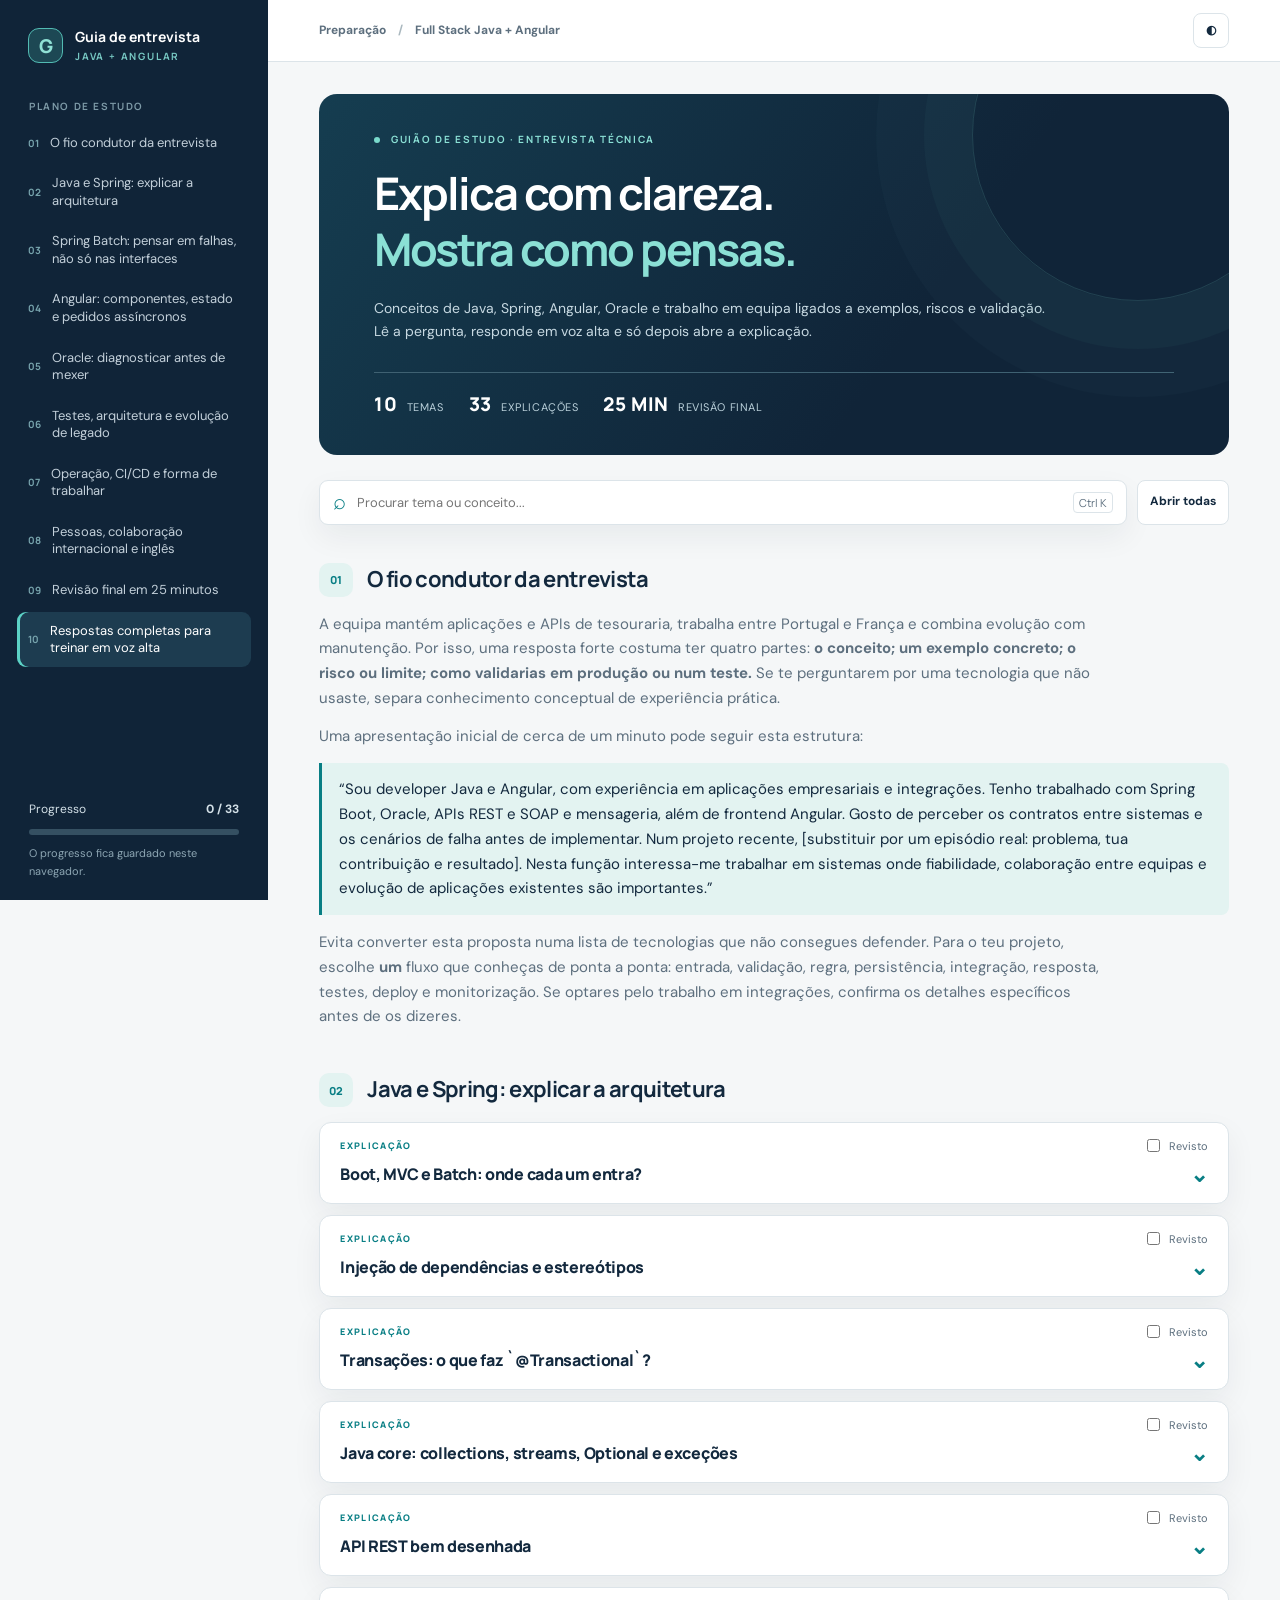
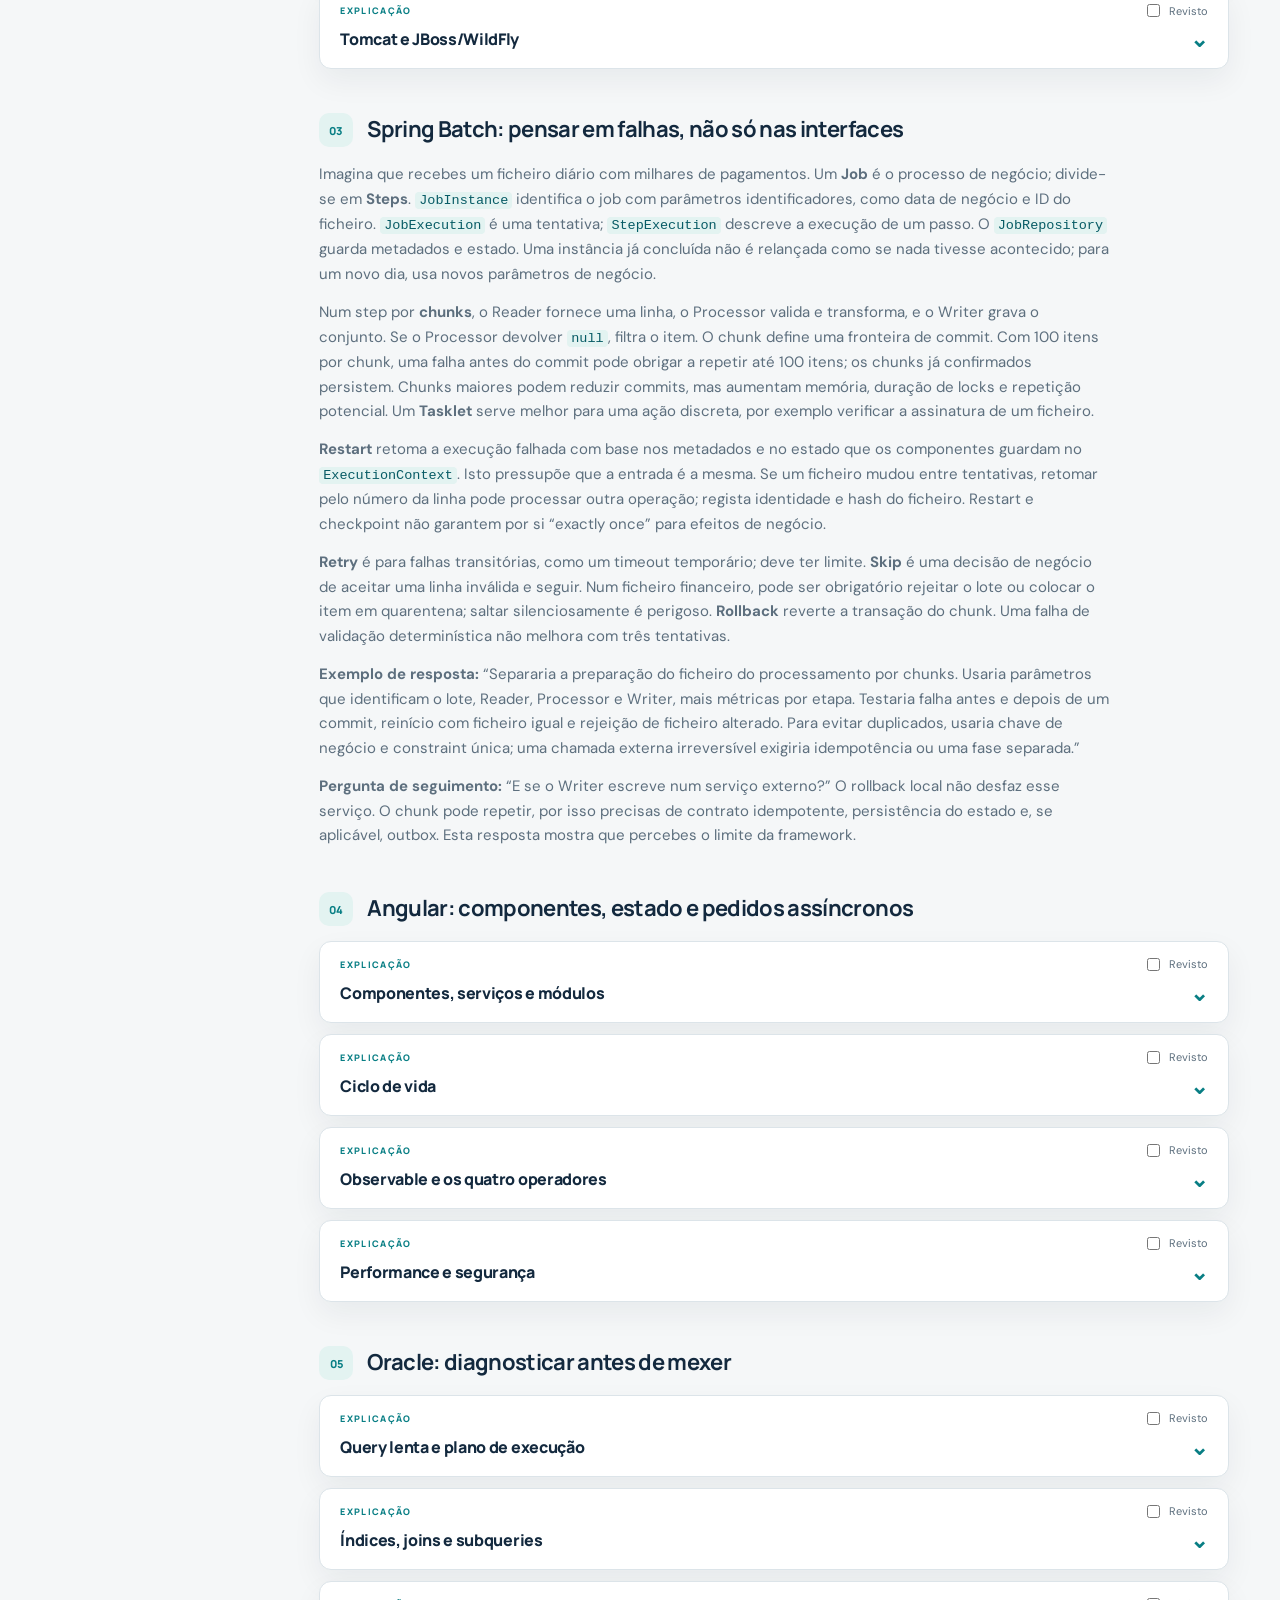
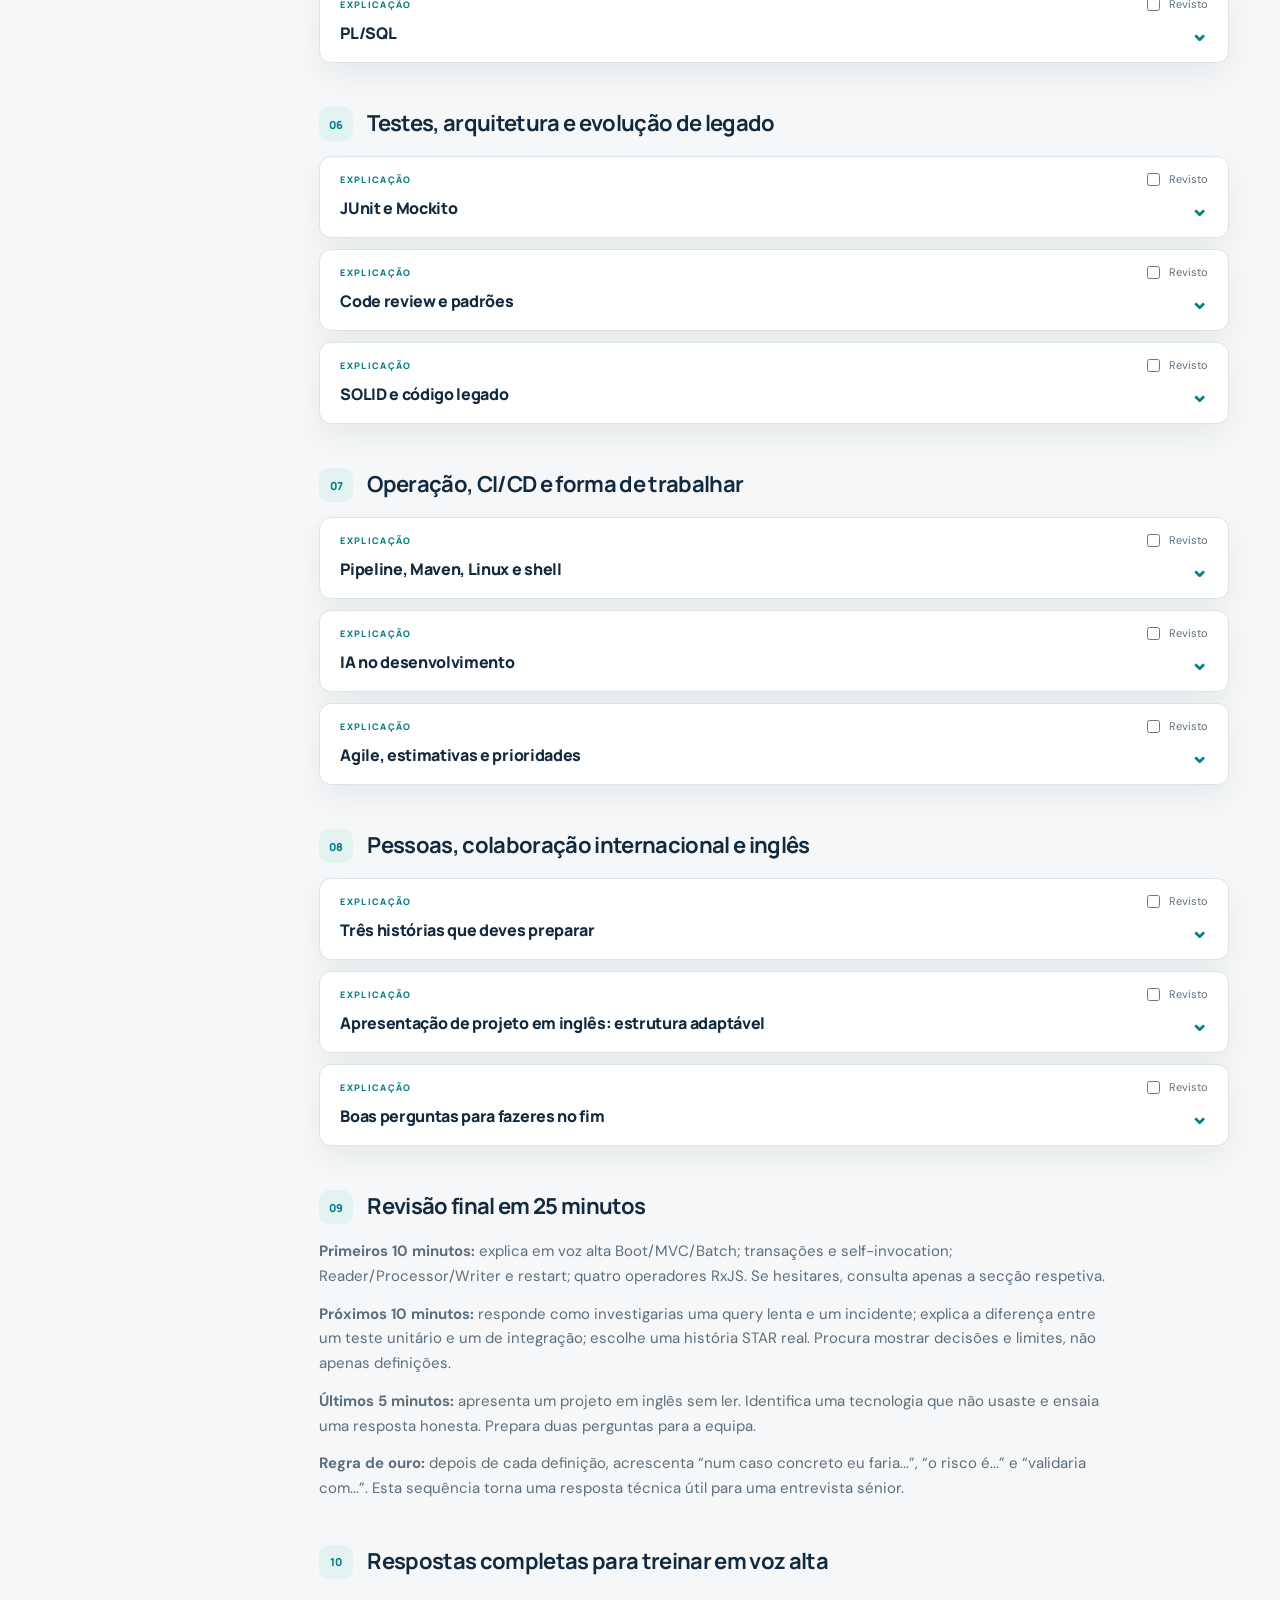
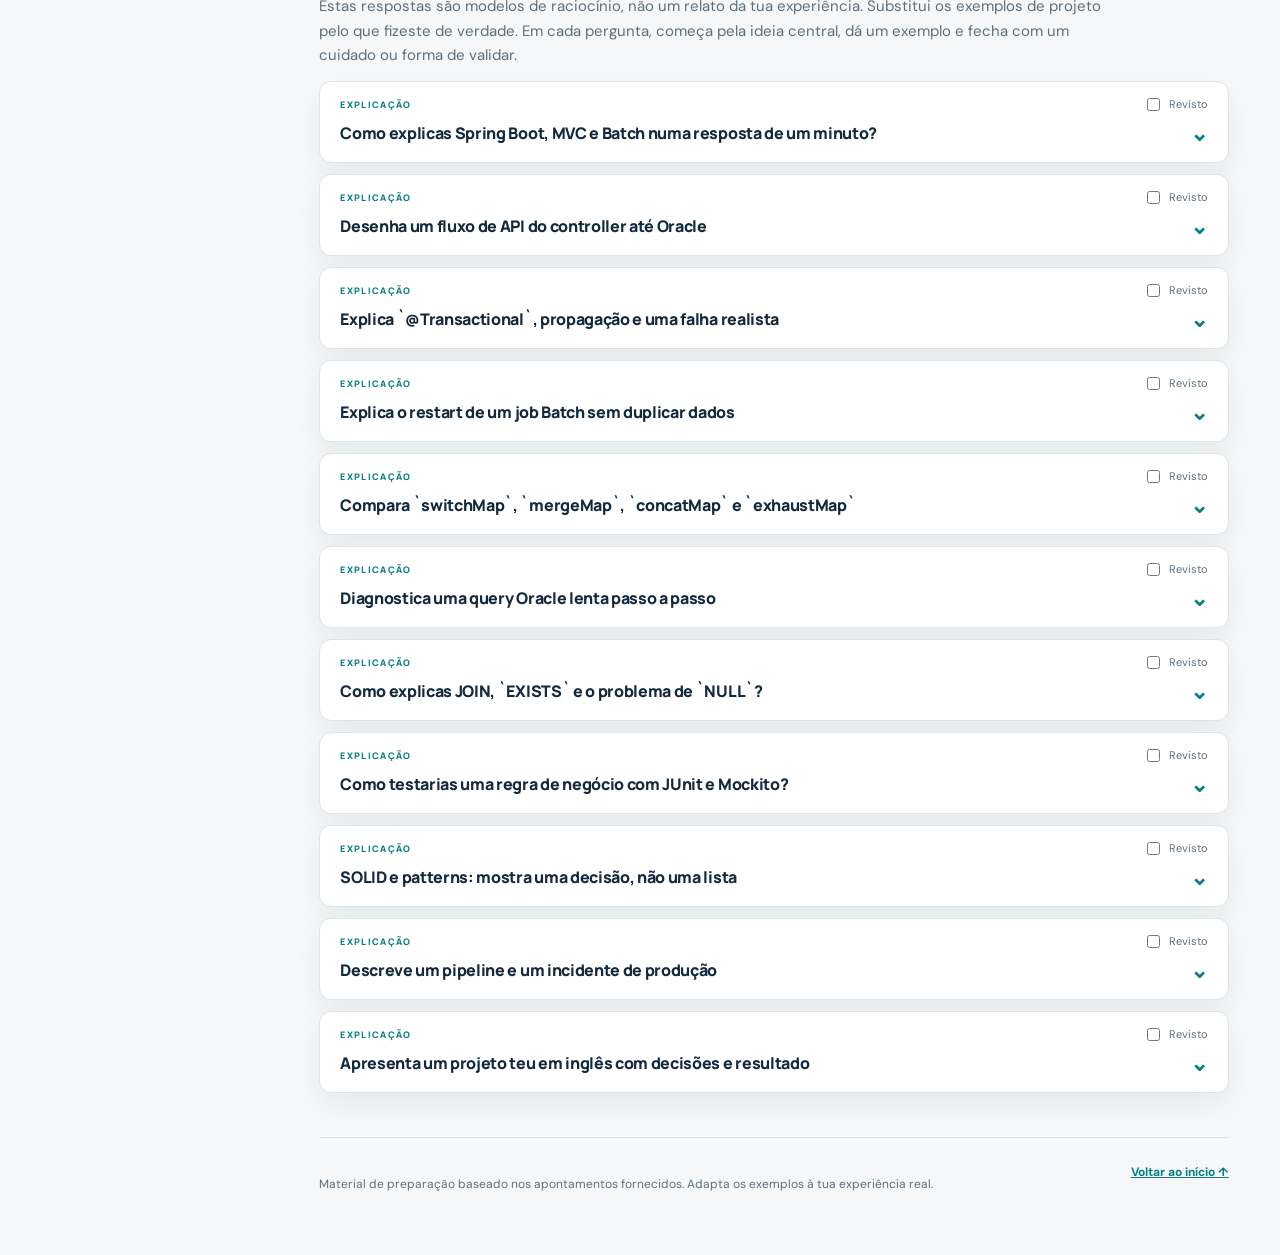
==== commit c43ca1fc: "Aprofundar explicações e acrescentar respostas orais para entrevista" ====
--- a/natixis-entrevista/index.html
+++ b/natixis-entrevista/index.html
@@ -1,11 +1,424 @@
-<!doctype html><html lang="pt"><head><meta charset="utf-8"><meta name="viewport" content="width=device-width,initial-scale=1"><title>Guião de entrevista — Java + Angular</title><style>
-:root{font-family:system-ui,-apple-system,Segoe UI,sans-serif;color:#183047;background:#f3f7f8}*{box-sizing:border-box}body{margin:0}header{background:#102c3f;color:white;padding:40px max(20px,calc((100vw - 1000px)/2))}h1{font-size:clamp(28px,5vw,44px);margin:0 0 12px}header p{max-width:760px;color:#c6d9df;line-height:1.6}.shell{max-width:1050px;margin:auto;padding:24px 20px 80px}.tools{position:sticky;top:0;background:#f3f7f8;padding:12px 0;z-index:2;display:flex;gap:10px;flex-wrap:wrap}input[type=search]{flex:1;min-width:220px;padding:12px;border:1px solid #c6d6dc;border-radius:10px;font-size:16px}button{border:1px solid #a9c5c8;border-radius:10px;background:white;padding:10px 14px;cursor:pointer;color:#16434b}nav{display:flex;flex-wrap:wrap;gap:8px;margin:16px 0 28px}nav a{font-size:13px;text-decoration:none;background:#e3f1f0;color:#125f66;padding:7px 10px;border-radius:20px}section{margin:35px 0;scroll-margin-top:80px}h2{border-bottom:2px solid #d6e7e7;padding-bottom:10px;color:#123a4b}details{background:white;border:1px solid #d8e2e5;border-radius:12px;margin:10px 0;box-shadow:0 3px 12px #142c3810}summary{padding:17px 20px;cursor:pointer;font-weight:700;font-size:17px}details[open] summary{border-bottom:1px solid #e4ebed}.answer{padding:2px 20px 18px;line-height:1.65}.answer p{margin:13px 0}.example{background:#e9f5f3;border-left:3px solid #16868b;padding:10px 14px;border-radius:4px}.check{font-size:13px;color:#477078;display:flex;align-items:center;gap:6px;padding:0 20px 16px}.check input{accent-color:#16868b}footer{color:#5e737d;font-size:13px;margin-top:35px}.hidden{display:none!important}@media(max-width:600px){header{padding:28px 20px}.shell{padding:15px}.tools{top:0}summary{font-size:16px}}
-</style></head><body><header><h1>Guião de entrevista<br>Java + Angular</h1><p>Preparação para a posição Full Stack na área CIB Treasury Solutions. Abre uma pergunta, explica-a em voz alta e compara com a resposta. Adapta todos os exemplos à tua experiência real.</p></header><div class="shell"><div class="tools"><input type="search" id="search" aria-label="Pesquisar perguntas" placeholder="Pesquisar tema ou pergunta…"><button id="expand">Abrir todas</button><button id="collapse">Fechar todas</button><span id="progress" aria-live="polite"></span></div><nav aria-label="Capítulos"><a href="#c0">Java e Spring</a><a href="#c1">Angular</a><a href="#c2">Oracle e SQL</a><a href="#c3">Testes e qualidade</a><a href="#c4">Patterns e arquitetura</a><a href="#c5">CI/CD, Linux e IA</a><a href="#c6">Agile e trabalho</a><a href="#c7">Comportamento e equipa internacional</a><a href="#c8">Projeto em inglês</a><a href="#c9">Plano de revisão</a></nav><main><section id="c0"><h2>Java e Spring</h2><article><details><summary>Spring Boot, MVC e Batch</summary><div class="answer"><p>Spring Boot simplifica a configuração e o arranque de uma aplicação Spring. Spring MVC é a camada web para endpoints HTTP e controladores. Spring Batch trata processamento em lotes, com leitura, transformação e escrita de muitos registos.</p><p class="example"><strong>Na entrevista:</strong> Num serviço de tesouraria, usaria Boot para iniciar uma API, MVC para expor operações REST e Batch para importar ficheiros ou reconciliar transações. São peças complementares, não versões alternativas.</p></div></details><label class="check"><input type="checkbox" data-id="1"> Revisto</label></article><article><details><summary>Injeção de dependências</summary><div class="answer"><p>O contentor Spring cria objetos, liga as dependências e gere o ciclo de vida. Prefiro injeção por construtor: torna as dependências explícitas e facilita testes. @Component é genérico, @Service comunica lógica de negócio e @Repository identifica acesso a dados e traduz certas exceções.</p><p class="example"><strong>Na entrevista:</strong> Posso explicar que um serviço recebe o repositório pelo construtor, sem fazer new diretamente.</p></div></details><label class="check"><input type="checkbox" data-id="2"> Revisto</label></article><article><details><summary>Spring Batch: Reader, Processor e Writer</summary><div class="answer"><p>O Reader obtém os itens; o Processor valida ou transforma; o Writer persiste ou envia os resultados. Um step baseado em chunks confirma uma transação por bloco. O JobRepository guarda metadados para reiniciar uma execução.</p><p class="example"><strong>Na entrevista:</strong> Retry serve para falhas transitórias; skip para itens inválidos conhecidos, com limites e registo. No restart é essencial evitar duplicações com escrita idempotente e identificar corretamente a instância do job.</p></div></details><label class="check"><input type="checkbox" data-id="3"> Revisto</label></article><article><details><summary>Transações no Spring</summary><div class="answer"><p>@Transactional delimita uma unidade atómica. Por defeito, uma RuntimeException ou Error provoca rollback; checked exceptions exigem rollbackFor quando apropriado. REQUIRED junta-se a uma transação existente; REQUIRES_NEW abre outra e suspende a atual.</p><p class="example"><strong>Na entrevista:</strong> A anotação aplicada numa chamada interna ao mesmo objeto pode não passar pelo proxy. Para operações externas, uma transação de base de dados não garante atomicidade com uma chamada HTTP; uso padrões como outbox quando necessário.</p></div></details><label class="check"><input type="checkbox" data-id="4"> Revisto</label></article><article><details><summary>JBoss e Tomcat</summary><div class="answer"><p>Tomcat é sobretudo um servlet container. JBoss/WildFly é um servidor de aplicações com mais serviços Jakarta EE integrados. Uma aplicação Spring Boot pode correr como JAR executável com Tomcat embebido, ou como WAR num servidor compatível.</p><p class="example"><strong>Na entrevista:</strong> No deploy verifico perfil, configuração externa, datasource, logs, health checks e rollback. A configuração exata depende da versão e da infraestrutura.</p></div></details><label class="check"><input type="checkbox" data-id="5"> Revisto</label></article><article><details><summary>Java core</summary><div class="answer"><p>HashMap não é seguro para mutações concorrentes; ConcurrentHashMap oferece operações concorrentes e métodos atómicos como computeIfAbsent. Streams permitem transformar coleções de modo declarativo, mas efeitos laterais dificultam raciocínio.</p><p class="example"><strong>Na entrevista:</strong> Checked exceptions exigem tratamento ou declaração; unchecked normalmente sinalizam falhas de programação ou regras de domínio. Java 8 introduziu lambdas, streams e Optional; Optional é útil sobretudo em retornos que podem estar ausentes.</p></div></details><label class="check"><input type="checkbox" data-id="6"> Revisto</label></article><article><details><summary>API REST</summary><div class="answer"><p>Defino recursos com nomes, métodos HTTP corretos e contratos claros: GET consulta, POST cria, PUT substitui, PATCH altera parcialmente e DELETE remove. Uso 200/201/204 para sucesso, 400 para pedido inválido, 401/403 para autenticação/autorização, 404 e 409 quando aplicável.</p><p class="example"><strong>Na entrevista:</strong> Incluo validação, erros estruturados com código e correlation ID, paginação, idempotência em operações sensíveis e versionamento quando há mudança incompatível. Não exponho dados internos nos erros.</p></div></details><label class="check"><input type="checkbox" data-id="7"> Revisto</label></article></section><section id="c1"><h2>Angular</h2><article><details><summary>Componentes, serviços e módulos</summary><div class="answer"><p>Componentes controlam a vista e a interação; serviços concentram lógica reutilizável e chamadas HTTP; módulos agrupam funcionalidades em aplicações baseadas em NgModules. Angular moderno também permite componentes standalone.</p><p class="example"><strong>Na entrevista:</strong> Mantenho a lógica de negócio fora do template e uso serviços para partilhar estado quando faz sentido.</p></div></details><label class="check"><input type="checkbox" data-id="8"> Revisto</label></article><article><details><summary>Ciclo de vida</summary><div class="answer"><p>ngOnChanges reage a alterações de @Input, incluindo antes do primeiro ngOnInit. ngOnInit inicializa o componente depois de configurar entradas. ngOnDestroy liberta recursos na destruição.</p><p class="example"><strong>Na entrevista:</strong> Subscriptions longas, timers e listeners precisam de limpeza; async pipe e mecanismos de destruição automática reduzem fugas de memória.</p></div></details><label class="check"><input type="checkbox" data-id="9"> Revisto</label></article><article><details><summary>Observables e RxJS</summary><div class="answer"><p>Um Observable representa valores ao longo do tempo. switchMap cancela a subscrição anterior e é útil numa pesquisa; mergeMap executa vários fluxos em paralelo; concatMap põe os fluxos em fila e preserva a ordem.</p><p class="example"><strong>Na entrevista:</strong> Para gravar operações que não posso cancelar, escolho concatMap ou mergeMap de acordo com a ordem e a concorrência pretendidas.</p></div></details><label class="check"><input type="checkbox" data-id="10"> Revisto</label></article><article><details><summary>Comunicação entre componentes</summary><div class="answer"><p>@Input passa dados de pai para filho; @Output emite eventos do filho para o pai. Para componentes distantes, um serviço partilhado ou uma solução de estado pode coordenar os dados.</p><p class="example"><strong>Na entrevista:</strong> Prefiro fluxo de dados claro e evito acoplamento direto entre componentes irmãos.</p></div></details><label class="check"><input type="checkbox" data-id="11"> Revisto</label></article><article><details><summary>Performance</summary><div class="answer"><p>Lazy loading adia funcionalidades até serem necessárias. OnPush reduz verificações quando os dados seguem um fluxo previsível; trackBy ou track identifica itens estáveis em listas.</p><p class="example"><strong>Na entrevista:</strong> Antes de otimizar, meço com ferramentas do navegador e profiler, observo payloads e evito trabalho pesado no template.</p></div></details><label class="check"><input type="checkbox" data-id="12"> Revisto</label></article></section><section id="c2"><h2>Oracle e SQL</h2><article><details><summary>Query lenta e plano de execução</summary><div class="answer"><p>Reproduzo com parâmetros representativos, verifico tempo, leituras e cardinalidade, depois analiso o plano real: full scans, index scans, joins, sorts, estimativas e diferença entre linhas previstas e reais.</p><p class="example"><strong>Na entrevista:</strong> Confirmo estatísticas, filtros, índices, conversões implícitas e uso de funções em colunas. Não adiciono índices às cegas: volto a medir após cada mudança.</p></div></details><label class="check"><input type="checkbox" data-id="13"> Revisto</label></article><article><details><summary>Índices</summary><div class="answer"><p>Ajudam quando um predicado seletivo reduz leituras e quando apoiam joins ou ordenação. Custam espaço e tornam INSERT, UPDATE e DELETE mais caros.</p><p class="example"><strong>Na entrevista:</strong> Um índice pouco seletivo pode não compensar; um índice composto depende da ordem das colunas e do padrão das queries.</p></div></details><label class="check"><input type="checkbox" data-id="14"> Revisto</label></article><article><details><summary>JOINs, subqueries e PL/SQL</summary><div class="answer"><p>INNER JOIN devolve correspondências; LEFT JOIN preserva linhas da esquerda sem correspondência. Uma subquery pode expressar bem EXISTS ou agregações; o otimizador pode transformá-la, por isso comparo planos reais.</p><p class="example"><strong>Na entrevista:</strong> Procedures encapsulam lógica próxima dos dados. Triggers são úteis em casos específicos, mas efeitos implícitos dificultam diagnóstico; documento e testo bem.</p></div></details><label class="check"><input type="checkbox" data-id="15"> Revisto</label></article></section><section id="c3"><h2>Testes e qualidade</h2><article><details><summary>JUnit e Mockito</summary><div class="answer"><p>Estruturo o teste em preparação, ação e verificação. Testo regras de negócio e casos limite, isolando dependências com mocks. Um mock é uma dependência simulada; um spy envolve um objeto real e permite substituir parte do comportamento.</p><p class="example"><strong>Na entrevista:</strong> Evito testar detalhes internos frágeis. Para repositórios e SQL, complemento com testes de integração quando o contrato depende da base de dados.</p></div></details><label class="check"><input type="checkbox" data-id="16"> Revisto</label></article><article><details><summary>Cobertura e code review</summary><div class="answer"><p>Cobertura mede linhas executadas, não qualidade. Procuro cobrir caminhos críticos, erros e regras de negócio, sem perseguir uma percentagem cega.</p><p class="example"><strong>Na entrevista:</strong> Num review verifico correção, legibilidade, segurança, performance, transações, testes e compatibilidade. Dou feedback específico e respeitoso, distinguindo defeitos de preferências.</p></div></details><label class="check"><input type="checkbox" data-id="17"> Revisto</label></article></section><section id="c4"><h2>Patterns e arquitetura</h2><article><details><summary>Patterns usuais</summary><div class="answer"><p>Strategy escolhe algoritmos intercambiáveis; Factory centraliza criação; Builder ajuda a construir objetos complexos; Observer propaga eventos; Singleton garante uma instância num contexto, mas estado global pode dificultar testes.</p><p class="example"><strong>Na entrevista:</strong> Escolho um pattern quando resolve uma variação real, não só para demonstrar conhecimento.</p></div></details><label class="check"><input type="checkbox" data-id="18"> Revisto</label></article><article><details><summary>SOLID</summary><div class="answer"><p>Responsabilidade única evita classes com motivos de mudança distintos. Aberto/fechado favorece extensão sem alterar regras estáveis. Substituição exige que subclasses respeitem contratos. Segregação evita interfaces demasiado largas. Inversão de dependências liga regras a abstrações.</p><p class="example"><strong>Na entrevista:</strong> Por exemplo, separo cálculo de comissões de persistência e injeto uma interface para políticas diferentes.</p></div></details><label class="check"><input type="checkbox" data-id="19"> Revisto</label></article><article><details><summary>Código legado</summary><div class="answer"><p>Primeiro compreendo comportamento, dependências e riscos. Crio testes de caracterização nos fluxos críticos, introduzo pequenas alterações com pontos de reversão e monitorizo em produção.</p><p class="example"><strong>Na entrevista:</strong> Evito reescrita total sem evidência; refatoro à medida que entrego valor.</p></div></details><label class="check"><input type="checkbox" data-id="20"> Revisto</label></article></section><section id="c5"><h2>CI/CD, Linux e IA</h2><article><details><summary>Pipeline e deploy</summary><div class="answer"><p>Descrevo um fluxo concreto: commit ou merge request, build Maven/Angular, testes, análise estática, artefacto, deploy por ambiente e validação. Explico gates, rollback e quem aprova produção conforme o projeto real.</p><p class="example"><strong>Na entrevista:</strong> Não invento ferramentas usadas: adapto a resposta ao meu último projeto e separo o que fiz pessoalmente do que era da equipa.</p></div></details><label class="check"><input type="checkbox" data-id="21"> Revisto</label></article><article><details><summary>Linux e shell</summary><div class="answer"><p>Para logs uso tail -f, less e journalctl conforme o ambiente; grep/rg para pesquisa; ps, top e ss para processos e portas. Scripts shell servem para automatizar verificações, deploys ou tarefas repetitivas.</p><p class="example"><strong>Na entrevista:</strong> Cito tratamento de erros, quoting, permissões e cuidado com credenciais em scripts.</p></div></details><label class="check"><input type="checkbox" data-id="22"> Revisto</label></article><article><details><summary>Assistentes de IA</summary><div class="answer"><p>Uso IA para explorar opções, gerar rascunhos de testes ou explicar código desconhecido. Valido com documentação, revisão humana, testes, análise de segurança e execução em ambiente adequado.</p><p class="example"><strong>Na entrevista:</strong> Não colo segredos nem dados de clientes em ferramentas sem aprovação organizacional.</p></div></details><label class="check"><input type="checkbox" data-id="23"> Revisto</label></article></section><section id="c6"><h2>Agile e trabalho</h2><article><details><summary>Sprints e estimativas</summary><div class="answer"><p>Explico como participo no refinamento, planeamento, daily, review e retrospetiva. Estimo por complexidade, dependências e incerteza; divido tarefas grandes.</p><p class="example"><strong>Na entrevista:</strong> Quando surge risco de atraso, comunico cedo, mostro impacto e proponho ajuste de âmbito ou prioridade.</p></div></details><label class="check"><input type="checkbox" data-id="24"> Revisto</label></article><article><details><summary>Manutenção e evolução</summary><div class="answer"><p>Faço triagem por impacto e urgência, reservo capacidade para incidentes e torno visível o custo de interrupções. Após incidentes, procuro causa raiz e medidas preventivas.</p><p class="example"><strong>Na entrevista:</strong> Em banca, qualidade, rastreabilidade e comunicação contam tanto como velocidade.</p></div></details><label class="check"><input type="checkbox" data-id="25"> Revisto</label></article></section><section id="c7"><h2>Comportamento e equipa internacional</h2><article><details><summary>Comunicação à distância</summary><div class="answer"><p>Combino decisões escritas, reuniões curtas com objetivo, horários partilhados e confirmação de responsabilidades. Em inglês, prefiro clareza e contexto a frases elaboradas.</p><p class="example"><strong>Na entrevista:</strong> Preparo exemplos reais de colaboração Portugal–França ou de equipas distribuídas, sem atribuir a mim decisões de outros.</p></div></details><label class="check"><input type="checkbox" data-id="26"> Revisto</label></article><article><details><summary>Mentoria, iniciativa e prioridades</summary><div class="answer"><p>Para mentoria, conto situação, ação e resultado: pairing, feedback, autonomia crescente. Para melhoria, explico problema observado, proposta, implementação e efeito medido. Para urgências, comparo impacto, prazo e dependências com os responsáveis.</p><p class="example"><strong>Na entrevista:</strong> Uso a estrutura STAR: Situação, Tarefa, Ação, Resultado. Preparo números apenas quando os consigo sustentar.</p></div></details><label class="check"><input type="checkbox" data-id="27"> Revisto</label></article></section><section id="c8"><h2>Projeto em inglês</h2><article><details><summary>Apresentação de 60 segundos</summary><div class="answer"><p>I worked on a full-stack application where I was responsible for both Java services and the Angular interface. The main challenge was [specific problem]. I designed or improved [your contribution], worked with [team], and validated it through [tests and monitoring]. The outcome was [measurable result].</p><p class="example"><strong>Na entrevista:</strong> Substitui os campos por factos teus. Treina também: What was your role? How did you handle a production issue? What would you improve now?</p></div></details><label class="check"><input type="checkbox" data-id="28"> Revisto</label></article></section><section id="c9"><h2>Plano de revisão</h2><article><details><summary>Como estudar hoje</summary><div class="answer"><p>Primeira passagem: lê cada explicação e resume em voz alta. Segunda: responde à pergunta antes de abrir a resposta. Terceira: prepara três histórias reais de projeto, incidente e melhoria.</p><p class="example"><strong>Na entrevista:</strong> Prioriza Spring Batch e transações, RxJS, SQL Oracle, testes e a apresentação em inglês, pois aparecem diretamente na descrição da vaga.</p></div></details><label class="check"><input type="checkbox" data-id="29"> Revisto</label></article></section></main><footer>Guia de estudo pessoal. Confirma versões e detalhes técnicos no contexto do projeto; usa exemplos verdadeiros da tua carreira.</footer></div><script>
-const cards=[...document.querySelectorAll('article')], checks=[...document.querySelectorAll('.check input')], key='natixis-revisto-v2';
-let saved={};try{saved=JSON.parse(localStorage.getItem(key)||'{}')}catch{}
-checks.forEach(c=>{c.checked=!!saved[c.dataset.id];c.addEventListener('change',()=>{saved[c.dataset.id]=c.checked;localStorage.setItem(key,JSON.stringify(saved));progress()})});
-function progress(){document.getElementById('progress').textContent=checks.filter(c=>c.checked).length+' / '+checks.length+' revistos'}progress();
-document.getElementById('search').addEventListener('input',e=>{const q=e.target.value.toLocaleLowerCase('pt');cards.forEach(c=>c.classList.toggle('hidden',!c.textContent.toLocaleLowerCase('pt').includes(q)));document.querySelectorAll('section').forEach(s=>s.classList.toggle('hidden',![...s.querySelectorAll('article')].some(a=>!a.classList.contains('hidden'))))});
-document.getElementById('expand').onclick=()=>document.querySelectorAll('article:not(.hidden) details').forEach(d=>d.open=true);
-document.getElementById('collapse').onclick=()=>document.querySelectorAll('details').forEach(d=>d.open=false);
-</script></body></html>+<!doctype html>
+<html lang="pt">
+<head>
+  <meta charset="utf-8">
+  <meta name="viewport" content="width=device-width,initial-scale=1">
+  <meta name="theme-color" content="#102438">
+  <meta name="description" content="Guião interativo para preparar uma entrevista Java e Angular.">
+  <title>Guia de entrevista · Java + Angular</title>
+  <style>@import url('https://fonts.googleapis.com/css2?family=DM+Sans:wght@400;500;600;700&family=Manrope:wght@400;500;600;700;800&display=swap');
+:root{--bg:#f5f7f8;--paper:#fff;--ink:#13293e;--muted:#5d6f7e;--line:#dce4e9;--accent:#087e84;--accent-soft:#e3f3f1;--nav:#102438;--nav-text:#c3d0da;--shadow:0 12px 30px rgba(17,41,59,.06)}
+*{box-sizing:border-box}html{scroll-behavior:smooth}body{margin:0;background:var(--bg);color:var(--ink);font:15px/1.65 'DM Sans',Arial,sans-serif}a{color:inherit}button,input{font:inherit}button{cursor:pointer}
+.skip{position:absolute;left:-9999px;z-index:20;background:var(--accent);color:white;padding:8px}.skip:focus{left:8px;top:8px}
+.layout{display:grid;grid-template-columns:268px minmax(0,1fr);min-height:100vh}
+.sidebar{position:sticky;top:0;height:100vh;background:var(--nav);color:var(--nav-text);display:flex;flex-direction:column;padding:27px 17px 20px;overflow:auto}
+.brand{display:flex;align-items:center;gap:12px;padding:0 11px 34px;color:#fff;line-height:1.25}.brand-mark{width:35px;height:35px;border:1px solid #52bbb3;border-radius:11px;display:grid;place-items:center;background:#1d4854;color:#90e2d6;font:800 19px Manrope}.brand strong{font:700 14px Manrope;display:block}.brand small{font:700 10px Manrope;letter-spacing:.18em;color:#77c8c3}
+.side-caption{font:700 10px Manrope;letter-spacing:.16em;color:#7d9aa7;padding:0 12px 11px}.sidebar nav{display:grid;gap:3px}.sidebar nav a{display:flex;align-items:center;gap:11px;padding:10px 11px;text-decoration:none;border-radius:9px;font-size:13px;line-height:1.35}.sidebar nav a span{font:700 10px Manrope;color:#77a4ad}.sidebar nav a:hover,.sidebar nav a.active{background:#1d3c50;color:#fff}.sidebar nav a.active{box-shadow:inset 3px 0 #5cd2c6}
+.side-bottom{margin-top:auto;padding:22px 12px 0}.progress-label{display:flex;justify-content:space-between;font-size:12px;color:#d3e0e7}.progress-track{height:6px;border-radius:10px;background:#355062;margin-top:9px;overflow:hidden}.progress-track div{height:100%;width:0;background:#61cdbc;transition:width .3s}.side-bottom p{font-size:11px;color:#8da6b3;margin:9px 0 0}
+.main-area{min-width:0}.topbar{height:62px;background:var(--paper);border-bottom:1px solid var(--line);display:flex;align-items:center;justify-content:space-between;padding:0 clamp(18px,4vw,54px);position:sticky;top:0;z-index:5}.breadcrumb{font-size:12px;font-weight:700;color:var(--muted)}.breadcrumb span{color:#aab8bf;padding:0 9px}.top-actions{display:flex;gap:9px;align-items:center}.top-actions a,.top-actions button,.secondary,.icon-button{border:1px solid var(--line);border-radius:8px;background:var(--paper);padding:7px 12px;color:var(--ink);text-decoration:none;font-size:12px;font-weight:700}.top-actions a:hover,.top-actions button:hover,.secondary:hover{border-color:var(--accent);color:var(--accent)}.menu-toggle{display:none}
+main{max-width:1030px;margin:auto;padding:0 clamp(18px,4vw,54px) 50px}.hero{background:linear-gradient(125deg,#153d50,#102438 65%);color:#fff;margin:32px 0 25px;border-radius:18px;padding:38px clamp(25px,5vw,55px);position:relative;overflow:hidden}.hero:after{content:"";position:absolute;width:330px;height:330px;border:1px solid rgba(122,218,202,.16);border-radius:50%;right:-75px;top:-125px;box-shadow:0 0 0 48px rgba(122,218,202,.035),0 0 0 96px rgba(122,218,202,.025);pointer-events:none}.hero-kicker{font:700 10px Manrope;letter-spacing:.17em;color:#8be0d5}.dot{display:inline-block;width:6px;height:6px;border-radius:50%;background:#79dacc;margin-right:7px}
+h1,h2,h3{font-family:Manrope,Arial,sans-serif;line-height:1.25}h1{font-size:clamp(29px,4vw,45px);letter-spacing:-.045em;max-width:600px;margin:19px 0}h1 em{color:#8be0d5;font-style:normal}.hero p{color:#c7d9e2;max-width:680px;margin:0;font-size:14px}.hero-stats{display:flex;flex-wrap:wrap;gap:25px;margin-top:29px;border-top:1px solid #3f6172;padding-top:18px;color:#bad0da;font-size:11px;text-transform:uppercase;letter-spacing:.05em}.hero-stats strong{color:#fff;font:800 19px Manrope;margin-right:6px}
+.toolbar{display:flex;gap:10px;margin-bottom:25px}.search{display:flex;align-items:center;gap:9px;background:var(--paper);border:1px solid var(--line);border-radius:9px;padding:0 13px;flex:1;box-shadow:var(--shadow)}.search:focus-within{outline:2px solid #6dcabf}.search span{font-size:22px;color:var(--accent)}.search input{height:43px;border:0;outline:0;min-width:0;flex:1;background:transparent;color:var(--ink);font-size:13px}.search kbd{font:11px Manrope;color:var(--muted);border:1px solid var(--line);border-radius:4px;padding:2px 5px}.secondary{white-space:nowrap}
+.chapter{scroll-margin-top:85px;margin:38px 0 44px}.chapter-heading{display:flex;align-items:center;gap:14px;margin-bottom:15px}.chapter-num{color:var(--accent);background:var(--accent-soft);width:34px;height:34px;display:grid;place-items:center;border-radius:10px;font:800 11px Manrope}.chapter h2{font-size:22px;letter-spacing:-.03em;margin:0}.chapter>p{color:var(--muted);max-width:790px;margin:0 0 13px}
+.study-card{background:var(--paper);border:1px solid var(--line);border-radius:12px;margin:11px 0;box-shadow:var(--shadow);scroll-margin-top:82px;overflow:hidden}.study-card:hover{border-color:#b4d1d0}.card-top{display:flex;justify-content:space-between;align-items:center;padding:13px 20px 0}.eyebrow{font:800 9px Manrope;color:var(--accent);letter-spacing:.15em}.done-label{font-size:11px;color:var(--muted);display:flex;gap:6px;align-items:center;cursor:pointer}.done-label input{accent-color:var(--accent)}
+summary{list-style:none;cursor:pointer;display:flex;align-items:center;justify-content:space-between;gap:15px;padding:8px 20px 18px;font:800 16px Manrope;letter-spacing:-.02em}summary::-webkit-details-marker{display:none}summary:focus-visible{outline:2px solid var(--accent);outline-offset:-3px}.chevron{transition:transform .2s;color:var(--accent);font-size:22px;line-height:1}details[open] .chevron{transform:rotate(180deg)}.card-body{border-top:1px solid var(--line);padding:18px 20px 19px}.card-body p{margin:0 0 13px}.card-body p:last-child{margin-bottom:0}.card-body strong{color:var(--ink)}code{background:var(--accent-soft);color:#075b65;border-radius:4px;padding:1px 4px;font-size:.9em;overflow-wrap:anywhere}blockquote{margin:15px 0;padding:14px 17px;background:var(--accent-soft);border-left:3px solid var(--accent);border-radius:0 8px 8px 0}
+ul,ol{padding-left:23px;margin:8px 0 17px}li{padding-left:3px;margin:5px 0}.table-wrap{overflow-x:auto;margin:15px 0}table{border-collapse:collapse;min-width:600px;width:100%;font-size:12px}th,td{padding:9px 11px;text-align:left;border:1px solid var(--line);vertical-align:top}th{background:#e6f3f2}#no-results{padding:25px;border-radius:10px;background:var(--paper);text-align:center;color:var(--muted)}footer{border-top:1px solid var(--line);padding-top:25px;display:flex;justify-content:space-between;gap:20px;color:var(--muted);font-size:12px}footer a{color:var(--accent);font-weight:700}[hidden]{display:none!important}
+body.dark{--bg:#0e1b27;--paper:#172c3b;--ink:#e8f2f5;--muted:#afc4cf;--line:#2c4857;--accent:#79dacc;--accent-soft:#1d4650;--shadow:none}body.dark th{background:#234852}body.dark code{color:#a9e4dc}
+@media(max-width:820px){.layout{display:block}.sidebar{position:fixed;left:-285px;width:268px;z-index:10;transition:left .2s}.sidebar.show{left:0;box-shadow:0 0 0 100vmax rgba(0,0,0,.42)}.menu-toggle{display:block}.breadcrumb{margin-right:auto;margin-left:12px}.hero{margin-top:17px}.topbar{height:56px}.search kbd{display:none}}
+@media(max-width:520px){.hero{padding:29px 23px}.hero-stats{gap:14px}.toolbar{flex-direction:column}.secondary{align-self:flex-end}.chapter h2{font-size:19px}summary{font-size:14px}footer{display:block}}
+@media print{.sidebar,.topbar,.toolbar,.done-label,.chevron{display:none!important}.layout{display:block}main{max-width:none;padding:0}.hero{color:#fff;print-color-adjust:exact}.study-card{box-shadow:none}.study-card .card-body{display:block!important}}
+</style>
+  
+</head>
+<body>
+  <a class="skip" href="#conteudo">Ir para o conteúdo</a>
+  <div class="layout">
+    <aside class="sidebar" id="sidebar" aria-label="Navegação do guião">
+      <div class="brand"><span class="brand-mark">G</span><div><strong>Guia de entrevista</strong><small>JAVA + ANGULAR</small></div></div>
+      <div class="side-caption">PLANO DE ESTUDO</div>
+      <nav><a href="#1-o-fio-condutor-da-entrevista" data-nav="1-o-fio-condutor-da-entrevista"><span>01</span>O fio condutor da entrevista</a>
+<a href="#2-java-e-spring-explicar-a-arquitetura" data-nav="2-java-e-spring-explicar-a-arquitetura"><span>02</span>Java e Spring: explicar a arquitetura</a>
+<a href="#3-spring-batch-pensar-em-falhas-nao-so-nas-interfaces" data-nav="3-spring-batch-pensar-em-falhas-nao-so-nas-interfaces"><span>03</span>Spring Batch: pensar em falhas, não só nas interfaces</a>
+<a href="#4-angular-componentes-estado-e-pedidos-assincronos" data-nav="4-angular-componentes-estado-e-pedidos-assincronos"><span>04</span>Angular: componentes, estado e pedidos assíncronos</a>
+<a href="#5-oracle-diagnosticar-antes-de-mexer" data-nav="5-oracle-diagnosticar-antes-de-mexer"><span>05</span>Oracle: diagnosticar antes de mexer</a>
+<a href="#6-testes-arquitetura-e-evolucao-de-legado" data-nav="6-testes-arquitetura-e-evolucao-de-legado"><span>06</span>Testes, arquitetura e evolução de legado</a>
+<a href="#7-operacao-ci-cd-e-forma-de-trabalhar" data-nav="7-operacao-ci-cd-e-forma-de-trabalhar"><span>07</span>Operação, CI/CD e forma de trabalhar</a>
+<a href="#8-pessoas-colaboracao-internacional-e-ingles" data-nav="8-pessoas-colaboracao-internacional-e-ingles"><span>08</span>Pessoas, colaboração internacional e inglês</a>
+<a href="#9-revisao-final-em-25-minutos" data-nav="9-revisao-final-em-25-minutos"><span>09</span>Revisão final em 25 minutos</a>
+<a href="#10-respostas-completas-para-treinar-em-voz-alta" data-nav="10-respostas-completas-para-treinar-em-voz-alta"><span>10</span>Respostas completas para treinar em voz alta</a></nav>
+      <div class="side-bottom">
+        <div class="progress-label"><span>Progresso</span><strong id="progress-text">0 / 0</strong></div>
+        <div class="progress-track"><div id="progress-bar"></div></div>
+        <p>O progresso fica guardado neste navegador.</p>
+      </div>
+    </aside>
+    <div class="main-area">
+      <header class="topbar">
+        <button class="icon-button menu-toggle" id="menu-toggle" aria-label="Abrir menu" aria-controls="sidebar" aria-expanded="false">☰</button>
+        <div class="breadcrumb">Preparação <span>/</span> Full Stack Java + Angular</div>
+        <div class="top-actions"><button id="theme-toggle" aria-label="Alternar tema">◐</button></div>
+      </header>
+      <main id="conteudo">
+        <div class="hero">
+          <div class="hero-kicker"><span class="dot"></span> GUIÃO DE ESTUDO · ENTREVISTA TÉCNICA</div>
+          <h1>Explica com clareza.<br><em>Mostra como pensas.</em></h1>
+          <p>Conceitos de Java, Spring, Angular, Oracle e trabalho em equipa ligados a exemplos, riscos e validação. Lê a pergunta, responde em voz alta e só depois abre a explicação.</p>
+          <div class="hero-stats"><span><strong>10</strong> temas</span><span><strong id="total-count">0</strong> explicações</span><span><strong>25 min</strong> revisão final</span></div>
+        </div>
+        <div class="toolbar">
+          <label class="search"><span aria-hidden="true">⌕</span><input id="search" type="search" placeholder="Procurar tema ou conceito..." aria-label="Procurar no guião"><kbd>Ctrl K</kbd></label>
+          <button id="expand-toggle" class="secondary">Abrir todas</button>
+        </div>
+        <div id="no-results" hidden>Nenhum tema encontrado. Experimenta outra palavra.</div>
+        <section class="chapter" id="1-o-fio-condutor-da-entrevista" data-title="1. O fio condutor da entrevista">
+<div class="chapter-heading"><span class="chapter-num">01</span><h2>O fio condutor da entrevista</h2></div>
+<p>A equipa mantém aplicações e APIs de tesouraria, trabalha entre Portugal e França e combina evolução com manutenção. Por isso, uma resposta forte costuma ter quatro partes: <strong>o conceito; um exemplo concreto; o risco ou limite; como validarias em produção ou num teste.</strong> Se te perguntarem por uma tecnologia que não usaste, separa conhecimento conceptual de experiência prática.</p>
+<p>Uma apresentação inicial de cerca de um minuto pode seguir esta estrutura:</p>
+<blockquote>“Sou developer Java e Angular, com experiência em aplicações empresariais e integrações. Tenho trabalhado com Spring Boot, Oracle, APIs REST e SOAP e mensageria, além de frontend Angular. Gosto de perceber os contratos entre sistemas e os cenários de falha antes de implementar. Num projeto recente, [substituir por um episódio real: problema, tua contribuição e resultado]. Nesta função interessa-me trabalhar em sistemas onde fiabilidade, colaboração entre equipas e evolução de aplicações existentes são importantes.”</blockquote>
+<p>Evita converter esta proposta numa lista de tecnologias que não consegues defender. Para o teu projeto, escolhe <strong>um</strong> fluxo que conheças de ponta a ponta: entrada, validação, regra, persistência, integração, resposta, testes, deploy e monitorização. Se optares pelo trabalho em integrações, confirma os detalhes específicos antes de os dizeres.</p>
+</section>
+<section class="chapter" id="2-java-e-spring-explicar-a-arquitetura" data-title="2. Java e Spring: explicar a arquitetura">
+<div class="chapter-heading"><span class="chapter-num">02</span><h2>Java e Spring: explicar a arquitetura</h2></div>
+<article class="study-card" data-search="boot, mvc e batch: onde cada um entra?   modelo mental.  spring é o ecossistema. spring mvc é a parte de aplicação web: recebe pedidos http, encaminha para controllers, valida entradas e produz respostas. spring boot ajuda a iniciar e configurar uma aplicação, com convenções, autoconfiguração e dependências agrupadas. spring batch organiza processamento em jobs e steps, com metadados, checkpoints e política de falhas. não são três substitutos: uma aplicação boot pode usar mvc e batch.    exemplo.  um endpoint mvc recebe uma pesquisa de movimentos. um job batch importa e reconcilia um ficheiro diário. boot configura e arranca o serviço. o job pode correr na mesma aplicação ou numa aplicação separada, conforme carga, isolamento operacional e deploy.    resposta oral curta.  “usei boot para acelerar a configuração e o arranque dos serviços; mvc para expor apis; batch seria a escolha para processamento repetitivo de muitos registos, com necessidade de retoma. a decisão depende do volume e da operação: não usaria um endpoint síncrono para processar durante horas um ficheiro enorme.”    se perguntarem ‘em que situações usaste cada um?’  diz o que usaste de facto. se não tens experiência prática em batch, responde: “conheço a arquitetura e preparei um caso de reconciliação, mas não o implementei em produção.” isto é melhor do que inventar um job. ">
+<div class="card-top"><span class="eyebrow">EXPLICAÇÃO</span><label class="done-label"><input type="checkbox" data-done="boot-mvc-e-batch-onde-cada-um-entra"><span>Revisto</span></label></div>
+<details id="boot-mvc-e-batch-onde-cada-um-entra"><summary><span>Boot, MVC e Batch: onde cada um entra?</span><span class="chevron" aria-hidden="true">⌄</span></summary><div class="card-body">
+<p><strong>Modelo mental.</strong> Spring é o ecossistema. Spring MVC é a parte de aplicação web: recebe pedidos HTTP, encaminha para controllers, valida entradas e produz respostas. Spring Boot ajuda a iniciar e configurar uma aplicação, com convenções, autoconfiguração e dependências agrupadas. Spring Batch organiza processamento em jobs e steps, com metadados, checkpoints e política de falhas. Não são três substitutos: uma aplicação Boot pode usar MVC e Batch.</p>
+<p><strong>Exemplo.</strong> Um endpoint MVC recebe uma pesquisa de movimentos. Um job Batch importa e reconcilia um ficheiro diário. Boot configura e arranca o serviço. O job pode correr na mesma aplicação ou numa aplicação separada, conforme carga, isolamento operacional e deploy.</p>
+<p><strong>Resposta oral curta.</strong> “Usei Boot para acelerar a configuração e o arranque dos serviços; MVC para expor APIs; Batch seria a escolha para processamento repetitivo de muitos registos, com necessidade de retoma. A decisão depende do volume e da operação: não usaria um endpoint síncrono para processar durante horas um ficheiro enorme.”</p>
+<p><strong>Se perguntarem ‘em que situações usaste cada um?’</strong> Diz o que usaste de facto. Se não tens experiência prática em Batch, responde: “Conheço a arquitetura e preparei um caso de reconciliação, mas não o implementei em produção.” Isto é melhor do que inventar um job.</p>
+</div></details></article>
+<article class="study-card" data-search="injeção de dependências e estereótipos  sem injeção, uma classe pode criar diretamente o seu repositório, ficando presa à implementação. com injeção pelo construtor, declara o que precisa; o container spring cria os beans, resolve as ligações e gere o ciclo de vida. isto torna dependências visíveis e facilita testes. uma interface pode ter várias implementações: nesse caso, é preciso resolver a ambiguidade, por exemplo por qualificador ou configuração.    @component  marca um componente genérico.  @service  comunica intenção de lógica de negócio.  @repository  comunica acesso a dados e pode participar na tradução de exceções de persistência. todos são candidatos a bean quando estão no âmbito da configuração.  @service   não  cria automaticamente uma transação; para isso define a fronteira apropriada com  @transactional .    exemplo de desenho:  controller traduz http; service decide a regra; repository consulta e persiste. um service não deve saber como construir uma resposta http, e um controller não deve concentrar a regra de negócio. ">
+<div class="card-top"><span class="eyebrow">EXPLICAÇÃO</span><label class="done-label"><input type="checkbox" data-done="injecao-de-dependencias-e-estereotipos"><span>Revisto</span></label></div>
+<details id="injecao-de-dependencias-e-estereotipos"><summary><span>Injeção de dependências e estereótipos</span><span class="chevron" aria-hidden="true">⌄</span></summary><div class="card-body">
+<p>Sem injeção, uma classe pode criar diretamente o seu repositório, ficando presa à implementação. Com injeção pelo construtor, declara o que precisa; o container Spring cria os beans, resolve as ligações e gere o ciclo de vida. Isto torna dependências visíveis e facilita testes. Uma interface pode ter várias implementações: nesse caso, é preciso resolver a ambiguidade, por exemplo por qualificador ou configuração.</p>
+<p><code>@Component</code> marca um componente genérico. <code>@Service</code> comunica intenção de lógica de negócio. <code>@Repository</code> comunica acesso a dados e pode participar na tradução de exceções de persistência. Todos são candidatos a bean quando estão no âmbito da configuração. <code>@Service</code> <strong>não</strong> cria automaticamente uma transação; para isso define a fronteira apropriada com <code>@Transactional</code>.</p>
+<p><strong>Exemplo de desenho:</strong> controller traduz HTTP; service decide a regra; repository consulta e persiste. Um service não deve saber como construir uma resposta HTTP, e um controller não deve concentrar a regra de negócio.</p>
+</div></details></article>
+<article class="study-card" data-search="transações: o que faz `@transactional`?  uma transação agrupa alterações que devem confirmar ou reverter como unidade. no modelo habitual do spring, uma chamada externa atravessa um proxy, que inicia ou associa a transação antes de chamar o método. ao terminar, confirma ou reverte conforme o resultado.  flush  envia sql pendente à base; ainda não é o mesmo que  commit .    armadilha frequente:  dentro do mesmo objeto,  this.gravar()  não atravessa normalmente o proxy. se só  gravar  tem a anotação, esta pode não ser aplicada naquela chamada. coloca a fronteira no método público externo ou move a operação para outro bean com responsabilidade clara.    propagação:   required  participa na transação atual ou cria uma.  requires_new  suspende a exterior e inicia outra; o seu commit pode sobreviver ao rollback da exterior e exige recursos adicionais.  nested  usa savepoint quando o transaction manager e o recurso suportam; não é outra transação independente.    rollback:  por defeito, o spring reverte em  runtimeexception  e  error . para uma checked exception que deve reverter, configura  rollbackfor . se capturas uma exceção e devolves sucesso, o proxy pode confirmar; a regra de falha tem de ser explícita. e uma transação oracle não abrange automaticamente uma chamada rest nem a publicação jms. para a consistência entre base e broker, considera outbox transacional, publicação posterior e consumidor idempotente.    resposta oral:  “escolho a fronteira transacional pela operação de negócio e mantenho-a curta. verifico propagação e rollback, incluindo checked exceptions. num fluxo que escreve na base e publica um evento, não assumo atomicidade entre os dois sistemas: trato a falha entre commit e publicação com outbox e reprocessamento idempotente.” ">
+<div class="card-top"><span class="eyebrow">EXPLICAÇÃO</span><label class="done-label"><input type="checkbox" data-done="transacoes-o-que-faz-transactional"><span>Revisto</span></label></div>
+<details id="transacoes-o-que-faz-transactional"><summary><span>Transações: o que faz `@Transactional`?</span><span class="chevron" aria-hidden="true">⌄</span></summary><div class="card-body">
+<p>Uma transação agrupa alterações que devem confirmar ou reverter como unidade. No modelo habitual do Spring, uma chamada externa atravessa um proxy, que inicia ou associa a transação antes de chamar o método. Ao terminar, confirma ou reverte conforme o resultado. <code>flush</code> envia SQL pendente à base; ainda não é o mesmo que <code>commit</code>.</p>
+<p><strong>Armadilha frequente:</strong> dentro do mesmo objeto, <code>this.gravar()</code> não atravessa normalmente o proxy. Se só <code>gravar</code> tem a anotação, esta pode não ser aplicada naquela chamada. Coloca a fronteira no método público externo ou move a operação para outro bean com responsabilidade clara.</p>
+<p><strong>Propagação:</strong> <code>REQUIRED</code> participa na transação atual ou cria uma. <code>REQUIRES_NEW</code> suspende a exterior e inicia outra; o seu commit pode sobreviver ao rollback da exterior e exige recursos adicionais. <code>NESTED</code> usa savepoint quando o transaction manager e o recurso suportam; não é outra transação independente.</p>
+<p><strong>Rollback:</strong> por defeito, o Spring reverte em <code>RuntimeException</code> e <code>Error</code>. Para uma checked exception que deve reverter, configura <code>rollbackFor</code>. Se capturas uma exceção e devolves sucesso, o proxy pode confirmar; a regra de falha tem de ser explícita. E uma transação Oracle não abrange automaticamente uma chamada REST nem a publicação JMS. Para a consistência entre base e broker, considera outbox transacional, publicação posterior e consumidor idempotente.</p>
+<p><strong>Resposta oral:</strong> “Escolho a fronteira transacional pela operação de negócio e mantenho-a curta. Verifico propagação e rollback, incluindo checked exceptions. Num fluxo que escreve na base e publica um evento, não assumo atomicidade entre os dois sistemas: trato a falha entre commit e publicação com outbox e reprocessamento idempotente.”</p>
+</div></details></article>
+<article class="study-card" data-search="java core: collections, streams, optional e exceções   hashmap  guarda pares chave-valor e oferece acesso médio próximo de constante com uma boa distribuição de hashes. não serve para mutações concorrentes sem coordenação.  concurrenthashmap  permite acesso concorrente; ainda assim, uma sequência “ler, calcular, escrever” pode não ser atómica. usa  compute ,  merge  ou uma estratégia de sincronização quando a operação composta o exigir. uma chave usada num hash map não deve mudar os campos relevantes para  equals  e  hashcode  depois de inserida.    arraylist  dá acesso eficiente por índice e inserção amortizada no fim; inserir no início desloca elementos.  linkedlist  não ganha automaticamente em inserções, pois encontrar a posição também custa. para uma fila,  arraydeque  costuma ser opção simples. explica a carga de trabalho antes de escolher a coleção.   streams permitem encadear filtro, transformação e agregação. uma stream não é necessariamente paralela; operações com efeitos colaterais partilhados dificultam o raciocínio. em montantes, usa  bigdecimal , não  double .  optional  expressa ausência no retorno e ajuda a obrigar o chamador a considerar esse caso;  of(null)  falha,  ofnullable(null)  cria um optional vazio.  orelse(funcaocara())  avalia o argumento imediatamente;  orelseget(() -&amp;gt; funcaocara())  adia a avaliação.   checked exceptions fazem parte da assinatura ou têm de ser tratadas; unchecked não impõem essa obrigação. a classificação não substitui um contrato claro: define quais falhas são recuperáveis, quais chegam ao cliente e quais exigem rollback. do java 8 em diante, podes citar lambdas, method references, streams, optional e a api de datas; se te perguntarem por versões posteriores, fala apenas do que usaste ou estudaste com segurança. ">
+<div class="card-top"><span class="eyebrow">EXPLICAÇÃO</span><label class="done-label"><input type="checkbox" data-done="java-core-collections-streams-optional-e-excecoes"><span>Revisto</span></label></div>
+<details id="java-core-collections-streams-optional-e-excecoes"><summary><span>Java core: collections, streams, Optional e exceções</span><span class="chevron" aria-hidden="true">⌄</span></summary><div class="card-body">
+<p><code>HashMap</code> guarda pares chave-valor e oferece acesso médio próximo de constante com uma boa distribuição de hashes. Não serve para mutações concorrentes sem coordenação. <code>ConcurrentHashMap</code> permite acesso concorrente; ainda assim, uma sequência “ler, calcular, escrever” pode não ser atómica. Usa <code>compute</code>, <code>merge</code> ou uma estratégia de sincronização quando a operação composta o exigir. Uma chave usada num hash map não deve mudar os campos relevantes para <code>equals</code> e <code>hashCode</code> depois de inserida.</p>
+<p><code>ArrayList</code> dá acesso eficiente por índice e inserção amortizada no fim; inserir no início desloca elementos. <code>LinkedList</code> não ganha automaticamente em inserções, pois encontrar a posição também custa. Para uma fila, <code>ArrayDeque</code> costuma ser opção simples. Explica a carga de trabalho antes de escolher a coleção.</p>
+<p>Streams permitem encadear filtro, transformação e agregação. Uma stream não é necessariamente paralela; operações com efeitos colaterais partilhados dificultam o raciocínio. Em montantes, usa <code>BigDecimal</code>, não <code>double</code>. <code>Optional</code> expressa ausência no retorno e ajuda a obrigar o chamador a considerar esse caso; <code>of(null)</code> falha, <code>ofNullable(null)</code> cria um Optional vazio. <code>orElse(funcaoCara())</code> avalia o argumento imediatamente; <code>orElseGet(() -&gt; funcaoCara())</code> adia a avaliação.</p>
+<p>Checked exceptions fazem parte da assinatura ou têm de ser tratadas; unchecked não impõem essa obrigação. A classificação não substitui um contrato claro: define quais falhas são recuperáveis, quais chegam ao cliente e quais exigem rollback. Do Java 8 em diante, podes citar lambdas, method references, streams, Optional e a API de datas; se te perguntarem por versões posteriores, fala apenas do que usaste ou estudaste com segurança.</p>
+</div></details></article>
+<article class="study-card" data-search="api rest bem desenhada  começa por recursos, por exemplo  /transfers  e  /transfers/{id} .  get  lê sem alterar estado;  post  cria ou inicia;  put  substitui um recurso conhecido;  patch  altera parcialmente;  delete  remove conforme a regra.  get  é seguro e idempotente.  put  e  delete  têm semântica idempotente; uma operação  post  financeira pode precisar de uma chave de idempotência de negócio para tolerar repetição.   códigos:  200  com resposta,  201  para criação com localização do recurso,  204  sem corpo,  400  para pedido inválido,  401  sem autenticação,  403  sem permissão,  404  ausência,  409  conflito e  5xx  falha do servidor. define formato estável para erro, com código, mensagem, detalhes de validação e  correlationid ; não exponhas stack traces. pagina coleções, valida entradas e documenta versionamento e mudanças incompatíveis.    cenário sénior:  dois  post /transfers  idênticos chegam a instâncias diferentes. uma consulta  existsbyrequestid  seguida de  insert  tem race condition. a proteção real inclui identidade de negócio, restrição  unique , tratamento do conflito e comparação do payload. se o mesmo identificador vier com montante diferente, devolve conflito. um timeout do cliente não prova que o commit não aconteceu. ">
+<div class="card-top"><span class="eyebrow">EXPLICAÇÃO</span><label class="done-label"><input type="checkbox" data-done="api-rest-bem-desenhada"><span>Revisto</span></label></div>
+<details id="api-rest-bem-desenhada"><summary><span>API REST bem desenhada</span><span class="chevron" aria-hidden="true">⌄</span></summary><div class="card-body">
+<p>Começa por recursos, por exemplo <code>/transfers</code> e <code>/transfers/{id}</code>. <code>GET</code> lê sem alterar estado; <code>POST</code> cria ou inicia; <code>PUT</code> substitui um recurso conhecido; <code>PATCH</code> altera parcialmente; <code>DELETE</code> remove conforme a regra. <code>GET</code> é seguro e idempotente. <code>PUT</code> e <code>DELETE</code> têm semântica idempotente; uma operação <code>POST</code> financeira pode precisar de uma chave de idempotência de negócio para tolerar repetição.</p>
+<p>Códigos: <code>200</code> com resposta, <code>201</code> para criação com localização do recurso, <code>204</code> sem corpo, <code>400</code> para pedido inválido, <code>401</code> sem autenticação, <code>403</code> sem permissão, <code>404</code> ausência, <code>409</code> conflito e <code>5xx</code> falha do servidor. Define formato estável para erro, com código, mensagem, detalhes de validação e <code>correlationId</code>; não exponhas stack traces. Pagina coleções, valida entradas e documenta versionamento e mudanças incompatíveis.</p>
+<p><strong>Cenário sénior:</strong> dois <code>POST /transfers</code> idênticos chegam a instâncias diferentes. Uma consulta <code>existsByRequestId</code> seguida de <code>insert</code> tem race condition. A proteção real inclui identidade de negócio, restrição <code>UNIQUE</code>, tratamento do conflito e comparação do payload. Se o mesmo identificador vier com montante diferente, devolve conflito. Um timeout do cliente não prova que o commit não aconteceu.</p>
+</div></details></article>
+<article class="study-card" data-search="tomcat e jboss/wildfly  tomcat é sobretudo um servlet container para aplicações web. jboss/wildfly é um servidor de aplicações com mais serviços empresariais integrados e gestão centralizada de recursos. num deployment tradicional, tomcat recebe geralmente um war no  webapps  ou via gestor. wildfly pode receber war ou ear pelo management console, cli ou mecanismo de deployment, com configuração de datasource e recursos do servidor. em boot, também podes empacotar jar executável com servidor embebido. explica o modelo do teu projeto e como configuravas variáveis, segredos e validação após deploy. ">
+<div class="card-top"><span class="eyebrow">EXPLICAÇÃO</span><label class="done-label"><input type="checkbox" data-done="tomcat-e-jboss-wildfly"><span>Revisto</span></label></div>
+<details id="tomcat-e-jboss-wildfly"><summary><span>Tomcat e JBoss/WildFly</span><span class="chevron" aria-hidden="true">⌄</span></summary><div class="card-body">
+<p>Tomcat é sobretudo um servlet container para aplicações web. JBoss/WildFly é um servidor de aplicações com mais serviços empresariais integrados e gestão centralizada de recursos. Num deployment tradicional, Tomcat recebe geralmente um WAR no <code>webapps</code> ou via gestor. WildFly pode receber WAR ou EAR pelo management console, CLI ou mecanismo de deployment, com configuração de datasource e recursos do servidor. Em Boot, também podes empacotar JAR executável com servidor embebido. Explica o modelo do teu projeto e como configuravas variáveis, segredos e validação após deploy.</p>
+</div></details></article>
+</section>
+<section class="chapter" id="3-spring-batch-pensar-em-falhas-nao-so-nas-interfaces" data-title="3. Spring Batch: pensar em falhas, não só nas interfaces">
+<div class="chapter-heading"><span class="chapter-num">03</span><h2>Spring Batch: pensar em falhas, não só nas interfaces</h2></div>
+<p>Imagina que recebes um ficheiro diário com milhares de pagamentos. Um <strong>Job</strong> é o processo de negócio; divide-se em <strong>Steps</strong>. <code>JobInstance</code> identifica o job com parâmetros identificadores, como data de negócio e ID do ficheiro. <code>JobExecution</code> é uma tentativa; <code>StepExecution</code> descreve a execução de um passo. O <code>JobRepository</code> guarda metadados e estado. Uma instância já concluída não é relançada como se nada tivesse acontecido; para um novo dia, usa novos parâmetros de negócio.</p>
+<p>Num step por <strong>chunks</strong>, o Reader fornece uma linha, o Processor valida e transforma, e o Writer grava o conjunto. Se o Processor devolver <code>null</code>, filtra o item. O chunk define uma fronteira de commit. Com 100 itens por chunk, uma falha antes do commit pode obrigar a repetir até 100 itens; os chunks já confirmados persistem. Chunks maiores podem reduzir commits, mas aumentam memória, duração de locks e repetição potencial. Um <strong>Tasklet</strong> serve melhor para uma ação discreta, por exemplo verificar a assinatura de um ficheiro.</p>
+<p><strong>Restart</strong> retoma a execução falhada com base nos metadados e no estado que os componentes guardam no <code>ExecutionContext</code>. Isto pressupõe que a entrada é a mesma. Se um ficheiro mudou entre tentativas, retomar pelo número da linha pode processar outra operação; regista identidade e hash do ficheiro. Restart e checkpoint não garantem por si “exactly once” para efeitos de negócio.</p>
+<p><strong>Retry</strong> é para falhas transitórias, como um timeout temporário; deve ter limite. <strong>Skip</strong> é uma decisão de negócio de aceitar uma linha inválida e seguir. Num ficheiro financeiro, pode ser obrigatório rejeitar o lote ou colocar o item em quarentena; saltar silenciosamente é perigoso. <strong>Rollback</strong> reverte a transação do chunk. Uma falha de validação determinística não melhora com três tentativas.</p>
+<p><strong>Exemplo de resposta:</strong> “Separaria a preparação do ficheiro do processamento por chunks. Usaria parâmetros que identificam o lote, Reader, Processor e Writer, mais métricas por etapa. Testaria falha antes e depois de um commit, reinício com ficheiro igual e rejeição de ficheiro alterado. Para evitar duplicados, usaria chave de negócio e constraint única; uma chamada externa irreversível exigiria idempotência ou uma fase separada.”</p>
+<p><strong>Pergunta de seguimento:</strong> “E se o Writer escreve num serviço externo?” O rollback local não desfaz esse serviço. O chunk pode repetir, por isso precisas de contrato idempotente, persistência do estado e, se aplicável, outbox. Esta resposta mostra que percebes o limite da framework.</p>
+</section>
+<section class="chapter" id="4-angular-componentes-estado-e-pedidos-assincronos" data-title="4. Angular: componentes, estado e pedidos assíncronos">
+<div class="chapter-heading"><span class="chapter-num">04</span><h2>Angular: componentes, estado e pedidos assíncronos</h2></div>
+<article class="study-card" data-search="componentes, serviços e módulos  um componente define uma zona da interface: template, estado, eventos e lógica de apresentação. um serviço agrupa lógica reutilizável, acesso a api ou estado partilhado. ngmodules organizam funcionalidades em muitas aplicações existentes; componentes standalone permitem importar dependências diretamente e inicializar sem um módulo de aplicação obrigatório. o escopo do provider importa:  providedin: &amp;#x27;root&amp;#x27;  costuma partilhar uma instância na aplicação; um provider no componente pode criar instância naquele ramo.   comunicação simples: pai envia dados ao filho por  input ; filho emite evento por  output . componentes distantes podem partilhar estado por um serviço, observable ou signal. escolhe o menor escopo que resolve o problema. evita que o filho altere silenciosamente um objeto que o pai considera imutável. ">
+<div class="card-top"><span class="eyebrow">EXPLICAÇÃO</span><label class="done-label"><input type="checkbox" data-done="componentes-servicos-e-modulos"><span>Revisto</span></label></div>
+<details id="componentes-servicos-e-modulos"><summary><span>Componentes, serviços e módulos</span><span class="chevron" aria-hidden="true">⌄</span></summary><div class="card-body">
+<p>Um componente define uma zona da interface: template, estado, eventos e lógica de apresentação. Um serviço agrupa lógica reutilizável, acesso a API ou estado partilhado. NgModules organizam funcionalidades em muitas aplicações existentes; componentes standalone permitem importar dependências diretamente e inicializar sem um módulo de aplicação obrigatório. O escopo do provider importa: <code>providedIn: &#x27;root&#x27;</code> costuma partilhar uma instância na aplicação; um provider no componente pode criar instância naquele ramo.</p>
+<p>Comunicação simples: pai envia dados ao filho por <code>Input</code>; filho emite evento por <code>Output</code>. Componentes distantes podem partilhar estado por um serviço, Observable ou Signal. Escolhe o menor escopo que resolve o problema. Evita que o filho altere silenciosamente um objeto que o pai considera imutável.</p>
+</div></details></article>
+<article class="study-card" data-search="ciclo de vida   ngonchanges  reage quando inputs mudam; na criação, ocorre antes de  ngoninit .  ngoninit  inicializa o componente depois dos inputs iniciais.  ngondestroy  liberta timers, listeners e subscrições manuais. inputs podem mudar mais tarde, portanto uma reação que depende deles pode pertencer a  ngonchanges  ou a um modelo reativo, e não apenas a  ngoninit .  async  pipe e  takeuntildestroyed  reduzem fugas de subscrições. ">
+<div class="card-top"><span class="eyebrow">EXPLICAÇÃO</span><label class="done-label"><input type="checkbox" data-done="ciclo-de-vida"><span>Revisto</span></label></div>
+<details id="ciclo-de-vida"><summary><span>Ciclo de vida</span><span class="chevron" aria-hidden="true">⌄</span></summary><div class="card-body">
+<p><code>ngOnChanges</code> reage quando Inputs mudam; na criação, ocorre antes de <code>ngOnInit</code>. <code>ngOnInit</code> inicializa o componente depois dos Inputs iniciais. <code>ngOnDestroy</code> liberta timers, listeners e subscrições manuais. Inputs podem mudar mais tarde, portanto uma reação que depende deles pode pertencer a <code>ngOnChanges</code> ou a um modelo reativo, e não apenas a <code>ngOnInit</code>. <code>async</code> pipe e <code>takeUntilDestroyed</code> reduzem fugas de subscrições.</p>
+</div></details></article>
+<article class="study-card" data-search="observable e os quatro operadores  um observable representa uma sequência de valores no tempo, com possibilidade de erro e conclusão. um observable http do angular é normalmente  cold : subscrever inicia o pedido; duas subscrições independentes podem criar dois pedidos. cancelar a subscrição pode abortar a requisição em curso no browser, mas não desfaz o que o servidor já confirmou.        operador  quando chega novo valor com pedido anterior ativo  exemplo      switchmap   cancela a subscrição anterior e usa a nova  pesquisa à medida que escreves      mergemap   mantém pedidos concorrentes; conclusão pode variar  consultas independentes      concatmap   espera a anterior; preserva a ordem  operações que têm de ser sequenciais      exhaustmap   ignora o novo valor até a anterior terminar  evitar duplo clique enquanto envia         regra para recordar:  pesquisa quer o  último ; tarefas independentes podem correr  juntas ; sequência exige  fila ; cliques repetidos podem ser  ignorados  enquanto há trabalho. nenhum destes operadores dá garantia de exactly once no servidor.   numa pesquisa de movimentos,  valuechanges  passa por  debouncetime  e  distinctuntilchanged ;  switchmap  faz o pedido. modela loading, dados vazios e erro. se  catcherror  estiver dentro do  switchmap , uma falha de um pedido não precisa de terminar o stream de pesquisas futuras. testa respostas fora de ordem. ">
+<div class="card-top"><span class="eyebrow">EXPLICAÇÃO</span><label class="done-label"><input type="checkbox" data-done="observable-e-os-quatro-operadores"><span>Revisto</span></label></div>
+<details id="observable-e-os-quatro-operadores"><summary><span>Observable e os quatro operadores</span><span class="chevron" aria-hidden="true">⌄</span></summary><div class="card-body">
+<p>Um Observable representa uma sequência de valores no tempo, com possibilidade de erro e conclusão. Um Observable HTTP do Angular é normalmente <strong>cold</strong>: subscrever inicia o pedido; duas subscrições independentes podem criar dois pedidos. Cancelar a subscrição pode abortar a requisição em curso no browser, mas não desfaz o que o servidor já confirmou.</p>
+<div class="table-wrap"><table><tbody>
+<tr><th>Operador</th><th>Quando chega novo valor com pedido anterior ativo</th><th>Exemplo</th></tr>
+<tr><td><code>switchMap</code></td><td>Cancela a subscrição anterior e usa a nova</td><td>Pesquisa à medida que escreves</td></tr>
+<tr><td><code>mergeMap</code></td><td>Mantém pedidos concorrentes; conclusão pode variar</td><td>Consultas independentes</td></tr>
+<tr><td><code>concatMap</code></td><td>Espera a anterior; preserva a ordem</td><td>Operações que têm de ser sequenciais</td></tr>
+<tr><td><code>exhaustMap</code></td><td>Ignora o novo valor até a anterior terminar</td><td>Evitar duplo clique enquanto envia</td></tr>
+</tbody></table></div>
+<p><strong>Regra para recordar:</strong> pesquisa quer o <strong>último</strong>; tarefas independentes podem correr <strong>juntas</strong>; sequência exige <strong>fila</strong>; cliques repetidos podem ser <strong>ignorados</strong> enquanto há trabalho. Nenhum destes operadores dá garantia de exactly once no servidor.</p>
+<p>Numa pesquisa de movimentos, <code>valueChanges</code> passa por <code>debounceTime</code> e <code>distinctUntilChanged</code>; <code>switchMap</code> faz o pedido. Modela loading, dados vazios e erro. Se <code>catchError</code> estiver dentro do <code>switchMap</code>, uma falha de um pedido não precisa de terminar o stream de pesquisas futuras. Testa respostas fora de ordem.</p>
+</div></details></article>
+<article class="study-card" data-search="performance e segurança  lazy loading carrega funcionalidades por rota quando necessárias.  onpush  reduz trabalho de deteção de mudanças, desde que trates atualizações de estado e referências corretamente. em listas,  trackby  ou  track  com id estável ajuda a reutilizar elementos quando a ordem muda. paginação e filtros no servidor evitam descarregar milhares de linhas. mede antes de otimizar: rede, tamanho do bundle e renderização são problemas diferentes.   guards de rota não substituem autorização no backend. se a ui envia  accountid , o servidor tem de confirmar que o utilizador pode ver essa conta. protege tokens e evita dados pessoais em logs.    resposta oral:  “num ecrã de pesquisa, usaria formulário reativo, debounce e switchmap para evitar respostas antigas. mostraria loading, erro e vazio, paginaria no servidor e usaria uma chave estável na lista. para operações financeiras, manteria idempotência e autorização no backend, independentemente do comportamento da ui.” ">
+<div class="card-top"><span class="eyebrow">EXPLICAÇÃO</span><label class="done-label"><input type="checkbox" data-done="performance-e-seguranca"><span>Revisto</span></label></div>
+<details id="performance-e-seguranca"><summary><span>Performance e segurança</span><span class="chevron" aria-hidden="true">⌄</span></summary><div class="card-body">
+<p>Lazy loading carrega funcionalidades por rota quando necessárias. <code>OnPush</code> reduz trabalho de deteção de mudanças, desde que trates atualizações de estado e referências corretamente. Em listas, <code>trackBy</code> ou <code>track</code> com ID estável ajuda a reutilizar elementos quando a ordem muda. Paginação e filtros no servidor evitam descarregar milhares de linhas. Mede antes de otimizar: rede, tamanho do bundle e renderização são problemas diferentes.</p>
+<p>Guards de rota não substituem autorização no backend. Se a UI envia <code>accountId</code>, o servidor tem de confirmar que o utilizador pode ver essa conta. Protege tokens e evita dados pessoais em logs.</p>
+<p><strong>Resposta oral:</strong> “Num ecrã de pesquisa, usaria formulário reativo, debounce e switchMap para evitar respostas antigas. Mostraria loading, erro e vazio, paginaria no servidor e usaria uma chave estável na lista. Para operações financeiras, manteria idempotência e autorização no backend, independentemente do comportamento da UI.”</p>
+</div></details></article>
+</section>
+<section class="chapter" id="5-oracle-diagnosticar-antes-de-mexer" data-title="5. Oracle: diagnosticar antes de mexer">
+<div class="chapter-heading"><span class="chapter-num">05</span><h2>Oracle: diagnosticar antes de mexer</h2></div>
+<article class="study-card" data-search="query lenta e plano de execução  primeiro separa a latência total da api do tempo de sql: conexão, rede, serialização e java podem ser o problema. depois recolhe sql, bind values representativos, volume e plano  real  executado. com as permissões e estatísticas adequadas,  dbms_xplan.display_cursor  mostra operações e pode comparar linhas estimadas com linhas observadas.  explain plan  é uma estimativa e pode divergir da execução. procura cardinalidades erradas, leituras, sort, joins, estatísticas desatualizadas e waits por locks ou i/o. um full scan pode ser bom se lês grande parte da tabela.    resposta oral em ordem:  “reproduzo e meço; isolo a camada lenta; vejo plano executado e estimativa versus linhas reais; verifico filtros, índices, estatísticas e contenção; testo uma alteração representativa e comparo antes e depois. também avalio o impacto sobre as escritas.” ">
+<div class="card-top"><span class="eyebrow">EXPLICAÇÃO</span><label class="done-label"><input type="checkbox" data-done="query-lenta-e-plano-de-execucao"><span>Revisto</span></label></div>
+<details id="query-lenta-e-plano-de-execucao"><summary><span>Query lenta e plano de execução</span><span class="chevron" aria-hidden="true">⌄</span></summary><div class="card-body">
+<p>Primeiro separa a latência total da API do tempo de SQL: conexão, rede, serialização e Java podem ser o problema. Depois recolhe SQL, bind values representativos, volume e plano <strong>real</strong> executado. Com as permissões e estatísticas adequadas, <code>DBMS_XPLAN.DISPLAY_CURSOR</code> mostra operações e pode comparar linhas estimadas com linhas observadas. <code>EXPLAIN PLAN</code> é uma estimativa e pode divergir da execução. Procura cardinalidades erradas, leituras, sort, joins, estatísticas desatualizadas e waits por locks ou I/O. Um full scan pode ser bom se lês grande parte da tabela.</p>
+<p><strong>Resposta oral em ordem:</strong> “Reproduzo e meço; isolo a camada lenta; vejo plano executado e estimativa versus linhas reais; verifico filtros, índices, estatísticas e contenção; testo uma alteração representativa e comparo antes e depois. Também avalio o impacto sobre as escritas.”</p>
+</div></details></article>
+<article class="study-card" data-search="índices, joins e subqueries  um índice b-tree acelera acesso seletivo e certas ordenações, mas custa espaço e manutenção em inserts, updates e deletes. um índice composto depende de filtros, seletividade, ordem das colunas e  order by ; não existe uma ordem universal.  trunc(business_date) = :day  pode dificultar o uso do índice convencional da data. um intervalo  business_date &amp;gt;= :inicio and business_date &amp;lt; :fim  costuma preservar a possibilidade de pesquisa por intervalo. um índice baseado em função é outra opção quando a consulta o justificar.    inner join  conserva pares que correspondem.  left join  mantém todas as linhas da esquerda, mesmo sem par. atenção: se filtras uma coluna da tabela direita no  where , podes excluir as linhas sem par e alterar o significado.  exists  pergunta se há correspondência;  not exists  é claro para procurar transferências sem reconciliação.  not in  pode surpreender quando a subquery contém  null . não digas “subquery é sempre mais lenta que join”; o otimizador pode reescrever, e o plano e a cardinalidade decidem.    exemplo:  encontrar transferências confirmadas ainda sem reconciliação. começa por filtrar o estado e usa  not exists  correlacionado por id. depois valida também montante, moeda e data de negócio. dois totais iguais podem esconder uma operação a mais e outra a menos. ">
+<div class="card-top"><span class="eyebrow">EXPLICAÇÃO</span><label class="done-label"><input type="checkbox" data-done="indices-joins-e-subqueries"><span>Revisto</span></label></div>
+<details id="indices-joins-e-subqueries"><summary><span>Índices, joins e subqueries</span><span class="chevron" aria-hidden="true">⌄</span></summary><div class="card-body">
+<p>Um índice B-tree acelera acesso seletivo e certas ordenações, mas custa espaço e manutenção em inserts, updates e deletes. Um índice composto depende de filtros, seletividade, ordem das colunas e <code>ORDER BY</code>; não existe uma ordem universal. <code>TRUNC(business_date) = :day</code> pode dificultar o uso do índice convencional da data. Um intervalo <code>business_date &gt;= :inicio AND business_date &lt; :fim</code> costuma preservar a possibilidade de pesquisa por intervalo. Um índice baseado em função é outra opção quando a consulta o justificar.</p>
+<p><code>INNER JOIN</code> conserva pares que correspondem. <code>LEFT JOIN</code> mantém todas as linhas da esquerda, mesmo sem par. Atenção: se filtras uma coluna da tabela direita no <code>WHERE</code>, podes excluir as linhas sem par e alterar o significado. <code>EXISTS</code> pergunta se há correspondência; <code>NOT EXISTS</code> é claro para procurar transferências sem reconciliação. <code>NOT IN</code> pode surpreender quando a subquery contém <code>NULL</code>. Não digas “subquery é sempre mais lenta que join”; o otimizador pode reescrever, e o plano e a cardinalidade decidem.</p>
+<p><strong>Exemplo:</strong> encontrar transferências confirmadas ainda sem reconciliação. Começa por filtrar o estado e usa <code>NOT EXISTS</code> correlacionado por ID. Depois valida também montante, moeda e data de negócio. Dois totais iguais podem esconder uma operação a mais e outra a menos.</p>
+</div></details></article>
+<article class="study-card" data-search="pl/sql  uma procedure encapsula operações próximas da base, por exemplo uma atualização em lote com validações. um package agrupa interface e implementação. uma trigger reage automaticamente a um evento de tabela; é útil em casos específicos, mas pode esconder efeitos e complicar testes e diagnóstico. se uma procedure faz  commit  internamente, pode quebrar a fronteira transacional esperada pelo chamador spring.  bulk collect  e  forall  reduzem trocas entre pl/sql e sql, mas lotes sem limite podem consumir muita memória; sql set-based pode ser mais simples.   se a tua experiência com pl/sql foi sobretudo ler ou chamar procedures, diz exatamente isso. podes acrescentar como analisarias plano, transação e tratamento de erros sem te atribuíres autoria de rotinas que não escreveste. ">
+<div class="card-top"><span class="eyebrow">EXPLICAÇÃO</span><label class="done-label"><input type="checkbox" data-done="pl-sql"><span>Revisto</span></label></div>
+<details id="pl-sql"><summary><span>PL/SQL</span><span class="chevron" aria-hidden="true">⌄</span></summary><div class="card-body">
+<p>Uma procedure encapsula operações próximas da base, por exemplo uma atualização em lote com validações. Um package agrupa interface e implementação. Uma trigger reage automaticamente a um evento de tabela; é útil em casos específicos, mas pode esconder efeitos e complicar testes e diagnóstico. Se uma procedure faz <code>COMMIT</code> internamente, pode quebrar a fronteira transacional esperada pelo chamador Spring. <code>BULK COLLECT</code> e <code>FORALL</code> reduzem trocas entre PL/SQL e SQL, mas lotes sem limite podem consumir muita memória; SQL set-based pode ser mais simples.</p>
+<p>Se a tua experiência com PL/SQL foi sobretudo ler ou chamar procedures, diz exatamente isso. Podes acrescentar como analisarias plano, transação e tratamento de erros sem te atribuíres autoria de rotinas que não escreveste.</p>
+</div></details></article>
+</section>
+<section class="chapter" id="6-testes-arquitetura-e-evolucao-de-legado" data-title="6. Testes, arquitetura e evolução de legado">
+<div class="chapter-heading"><span class="chapter-num">06</span><h2>Testes, arquitetura e evolução de legado</h2></div>
+<article class="study-card" data-search="junit e mockito  um teste útil diz:  dado um estado, quando ocorre uma ação, então observo um resultado.  em teste unitário, isola dependências e verifica regra. um mock substitui comportamento; um spy usa um objeto real e permite substituir partes. com spy,  when(spy.metodo())  pode executar o método no momento de configurar;  doreturn(...).when(spy).metodo()  evita esse efeito. não transformes cada chamada interna em assert: isso torna o teste frágil a refactoring sem mudança de comportamento.   para transferência: testa montante inválido, saldo insuficiente, repetição idêntica, repetição com payload diferente e concorrência. teste unitário cobre decisão pura; integração cobre constraint  unique , mapeamento, sql, commit e rollback. um h2 não reproduz necessariamente a semântica do oracle. cobertura de linhas ajuda a encontrar áreas esquecidas, mas 100% não prova invariantes nem cenários de falha. dá prioridade aos fluxos de maior risco.    resposta oral:  “testo regras de negócio e fronteiras de falha. uso mocks para isolar integrações num unitário e testes de integração para o que depende da base ou do spring. a cobertura é um indicador; procuro sobretudo garantir os casos críticos, incluindo repetição e concorrência.” ">
+<div class="card-top"><span class="eyebrow">EXPLICAÇÃO</span><label class="done-label"><input type="checkbox" data-done="junit-e-mockito"><span>Revisto</span></label></div>
+<details id="junit-e-mockito"><summary><span>JUnit e Mockito</span><span class="chevron" aria-hidden="true">⌄</span></summary><div class="card-body">
+<p>Um teste útil diz: <strong>dado um estado, quando ocorre uma ação, então observo um resultado.</strong> Em teste unitário, isola dependências e verifica regra. Um mock substitui comportamento; um spy usa um objeto real e permite substituir partes. Com spy, <code>when(spy.metodo())</code> pode executar o método no momento de configurar; <code>doReturn(...).when(spy).metodo()</code> evita esse efeito. Não transformes cada chamada interna em assert: isso torna o teste frágil a refactoring sem mudança de comportamento.</p>
+<p>Para transferência: testa montante inválido, saldo insuficiente, repetição idêntica, repetição com payload diferente e concorrência. Teste unitário cobre decisão pura; integração cobre constraint <code>UNIQUE</code>, mapeamento, SQL, commit e rollback. Um H2 não reproduz necessariamente a semântica do Oracle. Cobertura de linhas ajuda a encontrar áreas esquecidas, mas 100% não prova invariantes nem cenários de falha. Dá prioridade aos fluxos de maior risco.</p>
+<p><strong>Resposta oral:</strong> “Testo regras de negócio e fronteiras de falha. Uso mocks para isolar integrações num unitário e testes de integração para o que depende da base ou do Spring. A cobertura é um indicador; procuro sobretudo garantir os casos críticos, incluindo repetição e concorrência.”</p>
+</div></details></article>
+<article class="study-card" data-search="code review e padrões  num review, lê primeiro a intenção da mudança. procura correção, casos limite, transações, segurança, compatibilidade, testes, legibilidade e impacto operacional. feedback útil aponta o caso e a razão: “se o segundo pedido chegar depois do commit mas antes da resposta, como recuperamos o resultado?” separa um bloqueador de uma preferência de estilo; sugere uma alternativa verificável.   padrões são ferramentas, não medalhas.  strategy  troca uma regra, como cálculo de comissões por produto.  factory  escolhe ou constrói variantes.  builder  torna clara a criação de objetos com muitos campos.  observer  distribui notificações; num sistema distribuído tens de pensar em entrega duplicada.  singleton  controla instância num escopo, mas estado global mutável prejudica concorrência e testes. para cada padrão que menciones, dá um problema real que resolveu. ">
+<div class="card-top"><span class="eyebrow">EXPLICAÇÃO</span><label class="done-label"><input type="checkbox" data-done="code-review-e-padroes"><span>Revisto</span></label></div>
+<details id="code-review-e-padroes"><summary><span>Code review e padrões</span><span class="chevron" aria-hidden="true">⌄</span></summary><div class="card-body">
+<p>Num review, lê primeiro a intenção da mudança. Procura correção, casos limite, transações, segurança, compatibilidade, testes, legibilidade e impacto operacional. Feedback útil aponta o caso e a razão: “Se o segundo pedido chegar depois do commit mas antes da resposta, como recuperamos o resultado?” Separa um bloqueador de uma preferência de estilo; sugere uma alternativa verificável.</p>
+<p>Padrões são ferramentas, não medalhas. <strong>Strategy</strong> troca uma regra, como cálculo de comissões por produto. <strong>Factory</strong> escolhe ou constrói variantes. <strong>Builder</strong> torna clara a criação de objetos com muitos campos. <strong>Observer</strong> distribui notificações; num sistema distribuído tens de pensar em entrega duplicada. <strong>Singleton</strong> controla instância num escopo, mas estado global mutável prejudica concorrência e testes. Para cada padrão que menciones, dá um problema real que resolveu.</p>
+</div></details></article>
+<article class="study-card" data-search="solid e código legado   s , responsabilidade única: uma classe deve ter uma razão coerente para mudar.  o , aberto para extensão: acrescentar estratégia sem editar um bloco central de condicionais.  l , substituição: uma implementação deve cumprir o contrato esperado pelo cliente.  i , segregação de interfaces: clientes não precisam de métodos irrelevantes.  d , inversão de dependência: regra de negócio depende de uma abstração, não diretamente do cliente http concreto. solid não exige criar interfaces para toda classe.   no legado, começa por descobrir comportamento e dependências, reproduz o problema e acrescenta testes de caracterização para os fluxos em risco. altera por passos pequenos, preserva compatibilidade de api e esquema durante deploys coexistentes e mede o efeito. se houver bug em produção, primeiro reduz impacto; depois melhora a arquitetura com evidência. evita prometer uma reescrita completa sem custo e plano. ">
+<div class="card-top"><span class="eyebrow">EXPLICAÇÃO</span><label class="done-label"><input type="checkbox" data-done="solid-e-codigo-legado"><span>Revisto</span></label></div>
+<details id="solid-e-codigo-legado"><summary><span>SOLID e código legado</span><span class="chevron" aria-hidden="true">⌄</span></summary><div class="card-body">
+<p><strong>S</strong>, responsabilidade única: uma classe deve ter uma razão coerente para mudar. <strong>O</strong>, aberto para extensão: acrescentar estratégia sem editar um bloco central de condicionais. <strong>L</strong>, substituição: uma implementação deve cumprir o contrato esperado pelo cliente. <strong>I</strong>, segregação de interfaces: clientes não precisam de métodos irrelevantes. <strong>D</strong>, inversão de dependência: regra de negócio depende de uma abstração, não diretamente do cliente HTTP concreto. SOLID não exige criar interfaces para toda classe.</p>
+<p>No legado, começa por descobrir comportamento e dependências, reproduz o problema e acrescenta testes de caracterização para os fluxos em risco. Altera por passos pequenos, preserva compatibilidade de API e esquema durante deploys coexistentes e mede o efeito. Se houver bug em produção, primeiro reduz impacto; depois melhora a arquitetura com evidência. Evita prometer uma reescrita completa sem custo e plano.</p>
+</div></details></article>
+</section>
+<section class="chapter" id="7-operacao-ci-cd-e-forma-de-trabalhar" data-title="7. Operação, CI/CD e forma de trabalhar">
+<div class="chapter-heading"><span class="chapter-num">07</span><h2>Operação, CI/CD e forma de trabalhar</h2></div>
+<article class="study-card" data-search="pipeline, maven, linux e shell  descreve o pipeline  do teu projeto real  em ordem: commit ou merge request, build maven, testes, verificações configuradas, artefacto versionado, deploy, smoke test e observabilidade. identifica ferramenta usada, quais gates bloqueavam e quem aprovava o deploy.  mvn clean verify  executa fases até  verify  e os plugins configurados;  mvn dependency:tree  ajuda a investigar conflitos transitivos. não assumes que toda pipeline tinha análise de segurança ou rollback automático.   comandos de uso diário:  tail -f  ou  journalctl -u serviço -f  para logs;  grep  para procurar padrões;  ps  e  top  para processos;  ss -tulpn  para sockets;  df -h  para disco. antes de matar um processo ou apagar logs, identifica dono e impacto. um script shell deve ter parâmetros claros, códigos de saída, tratamento de erros e comportamento seguro ao repetir. prepara um exemplo verdadeiro de script que fizeste; se não fizeste, explica o que automatizarias e como testarias. ">
+<div class="card-top"><span class="eyebrow">EXPLICAÇÃO</span><label class="done-label"><input type="checkbox" data-done="pipeline-maven-linux-e-shell"><span>Revisto</span></label></div>
+<details id="pipeline-maven-linux-e-shell"><summary><span>Pipeline, Maven, Linux e shell</span><span class="chevron" aria-hidden="true">⌄</span></summary><div class="card-body">
+<p>Descreve o pipeline <strong>do teu projeto real</strong> em ordem: commit ou merge request, build Maven, testes, verificações configuradas, artefacto versionado, deploy, smoke test e observabilidade. Identifica ferramenta usada, quais gates bloqueavam e quem aprovava o deploy. <code>mvn clean verify</code> executa fases até <code>verify</code> e os plugins configurados; <code>mvn dependency:tree</code> ajuda a investigar conflitos transitivos. Não assumes que toda pipeline tinha análise de segurança ou rollback automático.</p>
+<p>Comandos de uso diário: <code>tail -f</code> ou <code>journalctl -u serviço -f</code> para logs; <code>grep</code> para procurar padrões; <code>ps</code> e <code>top</code> para processos; <code>ss -tulpn</code> para sockets; <code>df -h</code> para disco. Antes de matar um processo ou apagar logs, identifica dono e impacto. Um script shell deve ter parâmetros claros, códigos de saída, tratamento de erros e comportamento seguro ao repetir. Prepara um exemplo verdadeiro de script que fizeste; se não fizeste, explica o que automatizarias e como testarias.</p>
+</div></details></article>
+<article class="study-card" data-search="ia no desenvolvimento  uma resposta madura: “uso ia para explorar alternativas, explicar código desconhecido, sugerir testes ou acelerar tarefas repetitivas. não coloco segredos ou dados de clientes sem autorização. verifico a saída contra requisitos e documentação, executo testes e faço review de segurança, concorrência e performance. assumo responsabilidade pelo que faço merge.” leva um exemplo pequeno e específico, incluindo um erro ou omissão que detetaste na sugestão. ">
+<div class="card-top"><span class="eyebrow">EXPLICAÇÃO</span><label class="done-label"><input type="checkbox" data-done="ia-no-desenvolvimento"><span>Revisto</span></label></div>
+<details id="ia-no-desenvolvimento"><summary><span>IA no desenvolvimento</span><span class="chevron" aria-hidden="true">⌄</span></summary><div class="card-body">
+<p>Uma resposta madura: “Uso IA para explorar alternativas, explicar código desconhecido, sugerir testes ou acelerar tarefas repetitivas. Não coloco segredos ou dados de clientes sem autorização. Verifico a saída contra requisitos e documentação, executo testes e faço review de segurança, concorrência e performance. Assumo responsabilidade pelo que faço merge.” Leva um exemplo pequeno e específico, incluindo um erro ou omissão que detetaste na sugestão.</p>
+</div></details></article>
+<article class="study-card" data-search="agile, estimativas e prioridades  em scrum, explica o teu papel no planning, daily, review e retrospetiva; em kanban, fala de fluxo e limites de trabalho em curso se for aplicável. não te limites a listar cerimónias: conta como esclarecias requisitos e removias bloqueios. para estimar, divide por passos, dependências e incertezas; comunica o nível de confiança. se o prazo estiver em risco, avisa cedo, mostra o trabalho restante e propõe opções concretas, como dividir entrega ou ajustar âmbito.   num conjunto de pedidos “urgentes”, compara impacto no cliente, risco financeiro ou operacional, prazo real, dependências e custo de atraso. confirma prioridades com quem decide quando há conflito. para equilibrar incidentes e evolução, mantém triagem clara, capacidade visível e aprendizagem após recorrência. em produção, estabiliza primeiro, usa logs e métricas para hipóteses, comunica estado e documenta ação preventiva. ">
+<div class="card-top"><span class="eyebrow">EXPLICAÇÃO</span><label class="done-label"><input type="checkbox" data-done="agile-estimativas-e-prioridades"><span>Revisto</span></label></div>
+<details id="agile-estimativas-e-prioridades"><summary><span>Agile, estimativas e prioridades</span><span class="chevron" aria-hidden="true">⌄</span></summary><div class="card-body">
+<p>Em Scrum, explica o teu papel no planning, daily, review e retrospetiva; em Kanban, fala de fluxo e limites de trabalho em curso se for aplicável. Não te limites a listar cerimónias: conta como esclarecias requisitos e removias bloqueios. Para estimar, divide por passos, dependências e incertezas; comunica o nível de confiança. Se o prazo estiver em risco, avisa cedo, mostra o trabalho restante e propõe opções concretas, como dividir entrega ou ajustar âmbito.</p>
+<p>Num conjunto de pedidos “urgentes”, compara impacto no cliente, risco financeiro ou operacional, prazo real, dependências e custo de atraso. Confirma prioridades com quem decide quando há conflito. Para equilibrar incidentes e evolução, mantém triagem clara, capacidade visível e aprendizagem após recorrência. Em produção, estabiliza primeiro, usa logs e métricas para hipóteses, comunica estado e documenta ação preventiva.</p>
+</div></details></article>
+</section>
+<section class="chapter" id="8-pessoas-colaboracao-internacional-e-ingles" data-title="8. Pessoas, colaboração internacional e inglês">
+<div class="chapter-heading"><span class="chapter-num">08</span><h2>Pessoas, colaboração internacional e inglês</h2></div>
+<article class="study-card" data-search="três histórias que deves preparar     problema técnico difícil:  contexto, alternativas, tua decisão, teste ou medição e resultado.    ajuda a colega menos experiente:  como explicaste, delegaste, reviste e respeitaste a autonomia da pessoa.    melhoria proativa:  problema observado, proposta, alinhamento com equipa, implementação e efeito.     para cada história, usa  star : situação, tarefa, ação pessoal e resultado. “nós fizemos” pode esconder o teu papel; esclarece o que fizeste sem apropriar-te do trabalho da equipa. se não há métricas medidas, descreve resultado qualitativo sem inventar percentagens.   trabalho portugal-frança exige comunicação escrita clara, acordos sobre requisitos e decisões, atenção a fuso, idioma e disponibilidade, e sinalização precoce de bloqueios. usa um exemplo internacional real, se existir. não afirmes fluência que não tens; uma explicação simples e precisa em inglês vale mais do que vocabulário sofisticado e inseguro. ">
+<div class="card-top"><span class="eyebrow">EXPLICAÇÃO</span><label class="done-label"><input type="checkbox" data-done="tres-historias-que-deves-preparar"><span>Revisto</span></label></div>
+<details id="tres-historias-que-deves-preparar"><summary><span>Três histórias que deves preparar</span><span class="chevron" aria-hidden="true">⌄</span></summary><div class="card-body">
+<ol>
+<li><strong>Problema técnico difícil:</strong> contexto, alternativas, tua decisão, teste ou medição e resultado.</li>
+<li><strong>Ajuda a colega menos experiente:</strong> como explicaste, delegaste, reviste e respeitaste a autonomia da pessoa.</li>
+<li><strong>Melhoria proativa:</strong> problema observado, proposta, alinhamento com equipa, implementação e efeito.</li>
+</ol>
+<p>Para cada história, usa <strong>STAR</strong>: situação, tarefa, ação pessoal e resultado. “Nós fizemos” pode esconder o teu papel; esclarece o que fizeste sem apropriar-te do trabalho da equipa. Se não há métricas medidas, descreve resultado qualitativo sem inventar percentagens.</p>
+<p>Trabalho Portugal-França exige comunicação escrita clara, acordos sobre requisitos e decisões, atenção a fuso, idioma e disponibilidade, e sinalização precoce de bloqueios. Usa um exemplo internacional real, se existir. Não afirmes fluência que não tens; uma explicação simples e precisa em inglês vale mais do que vocabulário sofisticado e inseguro.</p>
+</div></details></article>
+<article class="study-card" data-search="apresentação de projeto em inglês: estrutura adaptável  “i am a full stack developer working mainly with java and angular. in a recent project, the system had to [real business goal]. my responsibility was to [your actual contribution]. the main challenge was [one concrete difficulty]. i considered [option a] and [option b], and we chose [decision] because [reason]. i validated the change with [tests or measurements] and coordinated with [relevant colleagues]. the result was [verified outcome]. if i revisited the decision, i would watch [remaining risk].”   preenche os parênteses com um projeto verdadeiro. ensaiar esta estrutura é mais útil do que decorar um exemplo fictício de transferências bancárias.    perguntas de seguimento em inglês:      “how do you handle a production incident?” — “i assess impact, stabilize the service, correlate logs and metrics, communicate what is known and test the most likely causes. after recovery, i document preventive actions.”   “what if you have not used spring batch in production?” — “i have studied its job, step and chunk model, including restart and retry. i have not used it in production. i would begin with a small representative job and test failure and replay before applying it to financial data.”   “how do you work with remote colleagues?” — “i clarify decisions in writing, agree on ownership and timelines, and raise blockers early. in meetings i summarize the decision and the next action.”   ">
+<div class="card-top"><span class="eyebrow">EXPLICAÇÃO</span><label class="done-label"><input type="checkbox" data-done="apresentacao-de-projeto-em-ingles-estrutura-adaptavel"><span>Revisto</span></label></div>
+<details id="apresentacao-de-projeto-em-ingles-estrutura-adaptavel"><summary><span>Apresentação de projeto em inglês: estrutura adaptável</span><span class="chevron" aria-hidden="true">⌄</span></summary><div class="card-body">
+<blockquote>“I am a full stack developer working mainly with Java and Angular. In a recent project, the system had to [real business goal]. My responsibility was to [your actual contribution]. The main challenge was [one concrete difficulty]. I considered [option A] and [option B], and we chose [decision] because [reason]. I validated the change with [tests or measurements] and coordinated with [relevant colleagues]. The result was [verified outcome]. If I revisited the decision, I would watch [remaining risk].”</blockquote>
+<p>Preenche os parênteses com um projeto verdadeiro. Ensaiar esta estrutura é mais útil do que decorar um exemplo fictício de transferências bancárias.</p>
+<p><strong>Perguntas de seguimento em inglês:</strong></p>
+<ul>
+<li>“How do you handle a production incident?” — “I assess impact, stabilize the service, correlate logs and metrics, communicate what is known and test the most likely causes. After recovery, I document preventive actions.”</li>
+<li>“What if you have not used Spring Batch in production?” — “I have studied its job, step and chunk model, including restart and retry. I have not used it in production. I would begin with a small representative job and test failure and replay before applying it to financial data.”</li>
+<li>“How do you work with remote colleagues?” — “I clarify decisions in writing, agree on ownership and timelines, and raise blockers early. In meetings I summarize the decision and the next action.”</li>
+</ul>
+</div></details></article>
+<article class="study-card" data-search="boas perguntas para fazeres no fim  escolhe duas ou três: “quais são os maiores desafios de fiabilidade das aplicações de tesouraria?” “como se divide o tempo entre suporte de produção e evolução?” “qual é a autonomia esperada para esta posição nos primeiros seis meses?” “como trabalham portugal e frança nas decisões técnicas e nos reviews?” escuta a resposta e faz uma pergunta de seguimento. ">
+<div class="card-top"><span class="eyebrow">EXPLICAÇÃO</span><label class="done-label"><input type="checkbox" data-done="boas-perguntas-para-fazeres-no-fim"><span>Revisto</span></label></div>
+<details id="boas-perguntas-para-fazeres-no-fim"><summary><span>Boas perguntas para fazeres no fim</span><span class="chevron" aria-hidden="true">⌄</span></summary><div class="card-body">
+<p>Escolhe duas ou três: “Quais são os maiores desafios de fiabilidade das aplicações de tesouraria?” “Como se divide o tempo entre suporte de produção e evolução?” “Qual é a autonomia esperada para esta posição nos primeiros seis meses?” “Como trabalham Portugal e França nas decisões técnicas e nos reviews?” Escuta a resposta e faz uma pergunta de seguimento.</p>
+</div></details></article>
+</section>
+<section class="chapter" id="9-revisao-final-em-25-minutos" data-title="9. Revisão final em 25 minutos">
+<div class="chapter-heading"><span class="chapter-num">09</span><h2>Revisão final em 25 minutos</h2></div>
+<p><strong>Primeiros 10 minutos:</strong> explica em voz alta Boot/MVC/Batch; transações e self-invocation; Reader/Processor/Writer e restart; quatro operadores RxJS. Se hesitares, consulta apenas a secção respetiva.</p>
+<p><strong>Próximos 10 minutos:</strong> responde como investigarias uma query lenta e um incidente; explica a diferença entre um teste unitário e um de integração; escolhe uma história STAR real. Procura mostrar decisões e limites, não apenas definições.</p>
+<p><strong>Últimos 5 minutos:</strong> apresenta um projeto em inglês sem ler. Identifica uma tecnologia que não usaste e ensaia uma resposta honesta. Prepara duas perguntas para a equipa.</p>
+<p><strong>Regra de ouro:</strong> depois de cada definição, acrescenta “num caso concreto eu faria...”, “o risco é...” e “validaria com...”. Esta sequência torna uma resposta técnica útil para uma entrevista sénior.</p>
+</section>
+<section class="chapter" id="10-respostas-completas-para-treinar-em-voz-alta" data-title="10. Respostas completas para treinar em voz alta">
+<div class="chapter-heading"><span class="chapter-num">10</span><h2>Respostas completas para treinar em voz alta</h2></div>
+<p>Estas respostas são modelos de raciocínio, não um relato da tua experiência. Substitui os exemplos de projeto pelo que fizeste de verdade. Em cada pergunta, começa pela ideia central, dá um exemplo e fecha com um cuidado ou forma de validar.</p>
+<article class="study-card" data-search="como explicas spring boot, mvc e batch numa resposta de um minuto?   resposta modelo.  &amp;quot;spring boot facilita criar e configurar a aplicação: seleciono starters, obtenho autoconfiguração e posso arrancar um jar com servidor embebido. spring mvc trata a interação http: o controller recebe o pedido, valida o contrato, delega ao service e devolve um código e um dto. spring batch resolve processamento em lotes: um job tem steps, metadados de execução e mecanismos de restart. num sistema com consulta de movimentos e importação diária, exporia a consulta por mvc e processaria o ficheiro por batch. boot pode configurar ambos.&amp;quot;    se insistirem em experiência.  explica qual usaste mesmo. no teu caso, podes relacionar boot e apis com o trabalho em integrações java, mas só afirma que implementaste batch se isso aconteceu. para batch, distingue conhecer o desenho de o ter operado em produção. ">
+<div class="card-top"><span class="eyebrow">EXPLICAÇÃO</span><label class="done-label"><input type="checkbox" data-done="como-explicas-spring-boot-mvc-e-batch-numa-resposta-de-um-minuto"><span>Revisto</span></label></div>
+<details id="como-explicas-spring-boot-mvc-e-batch-numa-resposta-de-um-minuto"><summary><span>Como explicas Spring Boot, MVC e Batch numa resposta de um minuto?</span><span class="chevron" aria-hidden="true">⌄</span></summary><div class="card-body">
+<p><strong>Resposta modelo.</strong> &quot;Spring Boot facilita criar e configurar a aplicação: seleciono starters, obtenho autoconfiguração e posso arrancar um JAR com servidor embebido. Spring MVC trata a interação HTTP: o controller recebe o pedido, valida o contrato, delega ao service e devolve um código e um DTO. Spring Batch resolve processamento em lotes: um job tem steps, metadados de execução e mecanismos de restart. Num sistema com consulta de movimentos e importação diária, exporia a consulta por MVC e processaria o ficheiro por Batch. Boot pode configurar ambos.&quot;</p>
+<p><strong>Se insistirem em experiência.</strong> Explica qual usaste mesmo. No teu caso, podes relacionar Boot e APIs com o trabalho em integrações Java, mas só afirma que implementaste Batch se isso aconteceu. Para Batch, distingue conhecer o desenho de o ter operado em produção.</p>
+</div></details></article>
+<article class="study-card" data-search="desenha um fluxo de api do controller até oracle   resposta modelo.  &amp;quot;começo por definir um contrato de entrada e validar campos como identificador, moeda e montante. o controller converte http em comando e não decide regras. o service valida autorização e regra de negócio, abre uma transação para as mudanças locais e usa um repository para persistir. o repository não devolve entidades diretamente para a api: mapeio para dto, com resposta e erros estáveis. testo a regra com junit e dependências simuladas, e testo a persistência e os constraints numa integração.&amp;quot;    pergunta de seguimento: e se chegam dois pedidos iguais?  a verificação em memória ou um  exists  antes do  insert  não resolve concorrência. usa uma chave de idempotência ou identificador de negócio com constraint única na base. depois do conflito, compara o pedido original: o mesmo pedido pode receber a mesma resposta; um payload diferente com a mesma chave deve gerar conflito. não assumes que um timeout significa que a operação falhou. ">
+<div class="card-top"><span class="eyebrow">EXPLICAÇÃO</span><label class="done-label"><input type="checkbox" data-done="desenha-um-fluxo-de-api-do-controller-ate-oracle"><span>Revisto</span></label></div>
+<details id="desenha-um-fluxo-de-api-do-controller-ate-oracle"><summary><span>Desenha um fluxo de API do controller até Oracle</span><span class="chevron" aria-hidden="true">⌄</span></summary><div class="card-body">
+<p><strong>Resposta modelo.</strong> &quot;Começo por definir um contrato de entrada e validar campos como identificador, moeda e montante. O controller converte HTTP em comando e não decide regras. O service valida autorização e regra de negócio, abre uma transação para as mudanças locais e usa um repository para persistir. O repository não devolve entidades diretamente para a API: mapeio para DTO, com resposta e erros estáveis. Testo a regra com JUnit e dependências simuladas, e testo a persistência e os constraints numa integração.&quot;</p>
+<p><strong>Pergunta de seguimento: e se chegam dois pedidos iguais?</strong> A verificação em memória ou um <code>exists</code> antes do <code>insert</code> não resolve concorrência. Usa uma chave de idempotência ou identificador de negócio com constraint única na base. Depois do conflito, compara o pedido original: o mesmo pedido pode receber a mesma resposta; um payload diferente com a mesma chave deve gerar conflito. Não assumes que um timeout significa que a operação falhou.</p>
+</div></details></article>
+<article class="study-card" data-search="explica `@transactional`, propagação e uma falha realista   resposta modelo.  &amp;quot;coloco a transação na operação de negócio que precisa de consistência. com  required , entro na transação existente ou crio uma;  requires_new  cria uma independente e pode confirmar mesmo que a exterior falhe. por defeito, o spring faz rollback de exceções unchecked; para uma checked que deve reverter, configuro  rollbackfor . também verifico se a chamada passa pelo proxy, porque uma chamada interna ao mesmo bean pode não ativar a anotação.&amp;quot;    cenário.  gravei em oracle e preciso de publicar jms. se o commit acontece e o envio falha, a base já mudou; se envio primeiro e a base falha, o consumidor pode ver uma operação inexistente. uma outbox gravada na mesma transação local, com publicador posterior e consumidor idempotente, trata este intervalo de falha. diz como observarias mensagens pendentes e reprocessamentos. ">
+<div class="card-top"><span class="eyebrow">EXPLICAÇÃO</span><label class="done-label"><input type="checkbox" data-done="explica-transactional-propagacao-e-uma-falha-realista"><span>Revisto</span></label></div>
+<details id="explica-transactional-propagacao-e-uma-falha-realista"><summary><span>Explica `@Transactional`, propagação e uma falha realista</span><span class="chevron" aria-hidden="true">⌄</span></summary><div class="card-body">
+<p><strong>Resposta modelo.</strong> &quot;Coloco a transação na operação de negócio que precisa de consistência. Com <code>REQUIRED</code>, entro na transação existente ou crio uma; <code>REQUIRES_NEW</code> cria uma independente e pode confirmar mesmo que a exterior falhe. Por defeito, o Spring faz rollback de exceções unchecked; para uma checked que deve reverter, configuro <code>rollbackFor</code>. Também verifico se a chamada passa pelo proxy, porque uma chamada interna ao mesmo bean pode não ativar a anotação.&quot;</p>
+<p><strong>Cenário.</strong> Gravei em Oracle e preciso de publicar JMS. Se o commit acontece e o envio falha, a base já mudou; se envio primeiro e a base falha, o consumidor pode ver uma operação inexistente. Uma outbox gravada na mesma transação local, com publicador posterior e consumidor idempotente, trata este intervalo de falha. Diz como observarias mensagens pendentes e reprocessamentos.</p>
+</div></details></article>
+<article class="study-card" data-search="explica o restart de um job batch sem duplicar dados   resposta modelo.  &amp;quot;identifico o lote com parâmetros de negócio, por exemplo data e id do ficheiro. o jobrepository regista tentativas e o estado de cada step. num step por chunks, reader lê, processor valida e transforma e writer grava; cada chunk confirmado permanece. se um chunk falha, pode ser lido e escrito de novo no restart. por isso, não confio só no checkpoint: mantenho a entrada imutável, verifico identidade e hash do ficheiro e protejo a escrita com chave única ou operação idempotente.&amp;quot;    falhas diferentes.  um timeout transitório pode justificar retry limitado; uma linha estruturalmente inválida pode ir para quarentena ou provocar falha do lote conforme o contrato. skip precisa de limite, registo e acordo com o negócio. se o writer chama um sistema externo, rollback da base não desfaz essa chamada. ">
+<div class="card-top"><span class="eyebrow">EXPLICAÇÃO</span><label class="done-label"><input type="checkbox" data-done="explica-o-restart-de-um-job-batch-sem-duplicar-dados"><span>Revisto</span></label></div>
+<details id="explica-o-restart-de-um-job-batch-sem-duplicar-dados"><summary><span>Explica o restart de um job Batch sem duplicar dados</span><span class="chevron" aria-hidden="true">⌄</span></summary><div class="card-body">
+<p><strong>Resposta modelo.</strong> &quot;Identifico o lote com parâmetros de negócio, por exemplo data e ID do ficheiro. O JobRepository regista tentativas e o estado de cada step. Num step por chunks, Reader lê, Processor valida e transforma e Writer grava; cada chunk confirmado permanece. Se um chunk falha, pode ser lido e escrito de novo no restart. Por isso, não confio só no checkpoint: mantenho a entrada imutável, verifico identidade e hash do ficheiro e protejo a escrita com chave única ou operação idempotente.&quot;</p>
+<p><strong>Falhas diferentes.</strong> Um timeout transitório pode justificar retry limitado; uma linha estruturalmente inválida pode ir para quarentena ou provocar falha do lote conforme o contrato. Skip precisa de limite, registo e acordo com o negócio. Se o Writer chama um sistema externo, rollback da base não desfaz essa chamada.</p>
+</div></details></article>
+<article class="study-card" data-search="compara `switchmap`, `mergemap`, `concatmap` e `exhaustmap`   resposta modelo.  &amp;quot;os quatro recebem um valor e iniciam um observable interno; diferem quando chega outro valor antes de o anterior terminar.  switchmap  troca pelo novo, ideal para uma pesquisa onde só o termo mais recente interessa.  mergemap  mantém todos em paralelo, útil para operações independentes, mas a ordem de conclusão é imprevisível.  concatmap  espera em fila e preserva a ordem.  exhaustmap  ignora novos valores enquanto o primeiro está ativo, útil para bloquear cliques repetidos durante um envio.&amp;quot;    armadilha.  cancelar a subscrição http não garante que o servidor desfez uma operação já confirmada. uma transferência precisa de idempotência no backend, mesmo se a ui usar  exhaustmap . numa pesquisa,  debouncetime  reduz pedidos e  catcherror  dentro do  switchmap  permite que pesquisas futuras continuem após um erro. ">
+<div class="card-top"><span class="eyebrow">EXPLICAÇÃO</span><label class="done-label"><input type="checkbox" data-done="compara-switchmap-mergemap-concatmap-e-exhaustmap"><span>Revisto</span></label></div>
+<details id="compara-switchmap-mergemap-concatmap-e-exhaustmap"><summary><span>Compara `switchMap`, `mergeMap`, `concatMap` e `exhaustMap`</span><span class="chevron" aria-hidden="true">⌄</span></summary><div class="card-body">
+<p><strong>Resposta modelo.</strong> &quot;Os quatro recebem um valor e iniciam um Observable interno; diferem quando chega outro valor antes de o anterior terminar. <code>switchMap</code> troca pelo novo, ideal para uma pesquisa onde só o termo mais recente interessa. <code>mergeMap</code> mantém todos em paralelo, útil para operações independentes, mas a ordem de conclusão é imprevisível. <code>concatMap</code> espera em fila e preserva a ordem. <code>exhaustMap</code> ignora novos valores enquanto o primeiro está ativo, útil para bloquear cliques repetidos durante um envio.&quot;</p>
+<p><strong>Armadilha.</strong> Cancelar a subscrição HTTP não garante que o servidor desfez uma operação já confirmada. Uma transferência precisa de idempotência no backend, mesmo se a UI usar <code>exhaustMap</code>. Numa pesquisa, <code>debounceTime</code> reduz pedidos e <code>catchError</code> dentro do <code>switchMap</code> permite que pesquisas futuras continuem após um erro.</p>
+</div></details></article>
+<article class="study-card" data-search="diagnostica uma query oracle lenta passo a passo   resposta modelo.  &amp;quot;primeiro meço onde está o tempo: sql, java, rede ou bloqueio. reproduzo a query com binds e volume representativos e vejo o plano realmente executado. comparo cardinalidade estimada e linhas observadas; procuro acessos, joins, sorts e leituras excessivas. verifico estatísticas, seletividade, conversões implícitas, funções aplicadas à coluna e locks. proponho uma alteração de cada vez e comparo tempo e leituras antes e depois.&amp;quot;    exemplo.   trunc(data_movimento) = :dia  pode impedir um acesso por intervalo num índice normal da data.  data_movimento &amp;gt;= :inicio and data_movimento &amp;lt; :fim  preserva a mesma janela de dia com potencial de usar o índice. um full scan ainda pode ser a melhor escolha se a consulta devolve grande parte da tabela. ao criar índice, mede o custo adicional nas escritas. ">
+<div class="card-top"><span class="eyebrow">EXPLICAÇÃO</span><label class="done-label"><input type="checkbox" data-done="diagnostica-uma-query-oracle-lenta-passo-a-passo"><span>Revisto</span></label></div>
+<details id="diagnostica-uma-query-oracle-lenta-passo-a-passo"><summary><span>Diagnostica uma query Oracle lenta passo a passo</span><span class="chevron" aria-hidden="true">⌄</span></summary><div class="card-body">
+<p><strong>Resposta modelo.</strong> &quot;Primeiro meço onde está o tempo: SQL, Java, rede ou bloqueio. Reproduzo a query com binds e volume representativos e vejo o plano realmente executado. Comparo cardinalidade estimada e linhas observadas; procuro acessos, joins, sorts e leituras excessivas. Verifico estatísticas, seletividade, conversões implícitas, funções aplicadas à coluna e locks. Proponho uma alteração de cada vez e comparo tempo e leituras antes e depois.&quot;</p>
+<p><strong>Exemplo.</strong> <code>TRUNC(data_movimento) = :dia</code> pode impedir um acesso por intervalo num índice normal da data. <code>data_movimento &gt;= :inicio AND data_movimento &lt; :fim</code> preserva a mesma janela de dia com potencial de usar o índice. Um full scan ainda pode ser a melhor escolha se a consulta devolve grande parte da tabela. Ao criar índice, mede o custo adicional nas escritas.</p>
+</div></details></article>
+<article class="study-card" data-search="como explicas join, `exists` e o problema de `null`?   resposta modelo.  &amp;quot;uso  inner join  quando quero apenas pares com correspondência e  left join  quando preciso manter todas as linhas da esquerda. para perguntar se existe uma linha relacionada,  exists  expressa a intenção sem multiplicar linhas. para ausência,  not exists  costuma ser mais claro do que  not in  quando a subquery pode devolver  null . não assumo que join é sempre mais rápido; avalio plano e cardinalidade.&amp;quot;    armadilha.  num  left join , colocar no  where  um filtro da tabela da direita pode eliminar as linhas sem correspondência. o lugar do filtro, no  on  ou  where , muda a semântica. num caso de reconciliação financeira, comparo por identificador, montante, moeda e data de negócio, não apenas por totais agregados. ">
+<div class="card-top"><span class="eyebrow">EXPLICAÇÃO</span><label class="done-label"><input type="checkbox" data-done="como-explicas-join-exists-e-o-problema-de-null"><span>Revisto</span></label></div>
+<details id="como-explicas-join-exists-e-o-problema-de-null"><summary><span>Como explicas JOIN, `EXISTS` e o problema de `NULL`?</span><span class="chevron" aria-hidden="true">⌄</span></summary><div class="card-body">
+<p><strong>Resposta modelo.</strong> &quot;Uso <code>INNER JOIN</code> quando quero apenas pares com correspondência e <code>LEFT JOIN</code> quando preciso manter todas as linhas da esquerda. Para perguntar se existe uma linha relacionada, <code>EXISTS</code> expressa a intenção sem multiplicar linhas. Para ausência, <code>NOT EXISTS</code> costuma ser mais claro do que <code>NOT IN</code> quando a subquery pode devolver <code>NULL</code>. Não assumo que join é sempre mais rápido; avalio plano e cardinalidade.&quot;</p>
+<p><strong>Armadilha.</strong> Num <code>LEFT JOIN</code>, colocar no <code>WHERE</code> um filtro da tabela da direita pode eliminar as linhas sem correspondência. O lugar do filtro, no <code>ON</code> ou <code>WHERE</code>, muda a semântica. Num caso de reconciliação financeira, comparo por identificador, montante, moeda e data de negócio, não apenas por totais agregados.</p>
+</div></details></article>
+<article class="study-card" data-search="como testarias uma regra de negócio com junit e mockito?   resposta modelo.  &amp;quot;escolho um comportamento observável: dado um pedido válido e saldo suficiente, o service grava uma operação e devolve o resultado; dado saldo insuficiente, devolve erro de domínio e não grava. no teste unitário, preparo os dados, simulo o repository com um mock, executo o método e verifico resultado e interação relevante. um spy usa um objeto real e permite substituir alguns métodos, mas uso-o com parcimónia porque pode esconder acoplamento.&amp;quot;    além do unitário.  constraints únicas, queries e mapeamentos jpa precisam de teste de integração. cobertura de linhas não prova qualidade: dou prioridade às regras críticas, limites, falhas e concorrência. evito testes que apenas repetem o código sem verificar o contrato. ">
+<div class="card-top"><span class="eyebrow">EXPLICAÇÃO</span><label class="done-label"><input type="checkbox" data-done="como-testarias-uma-regra-de-negocio-com-junit-e-mockito"><span>Revisto</span></label></div>
+<details id="como-testarias-uma-regra-de-negocio-com-junit-e-mockito"><summary><span>Como testarias uma regra de negócio com JUnit e Mockito?</span><span class="chevron" aria-hidden="true">⌄</span></summary><div class="card-body">
+<p><strong>Resposta modelo.</strong> &quot;Escolho um comportamento observável: dado um pedido válido e saldo suficiente, o service grava uma operação e devolve o resultado; dado saldo insuficiente, devolve erro de domínio e não grava. No teste unitário, preparo os dados, simulo o repository com um mock, executo o método e verifico resultado e interação relevante. Um spy usa um objeto real e permite substituir alguns métodos, mas uso-o com parcimónia porque pode esconder acoplamento.&quot;</p>
+<p><strong>Além do unitário.</strong> Constraints únicas, queries e mapeamentos JPA precisam de teste de integração. Cobertura de linhas não prova qualidade: dou prioridade às regras críticas, limites, falhas e concorrência. Evito testes que apenas repetem o código sem verificar o contrato.</p>
+</div></details></article>
+<article class="study-card" data-search="solid e patterns: mostra uma decisão, não uma lista   resposta modelo.  &amp;quot;se tenho vários modos de calcular uma tarifa, separo uma interface  politicatarifa  e implementações por regra; o service recebe a política adequada. isto aplica strategy e inversão de dependências: o fluxo principal depende de uma abstração, e consigo acrescentar uma regra sem encher o service de  if . uma factory pode selecionar a estratégia por tipo de operação.&amp;quot;    limite.  não crio cinco interfaces para uma única regra estável. builder ajuda a criar objetos com muitos campos opcionais; observer ajuda a reagir a eventos; singleton deve ser tratado com cuidado se carregar estado mutável partilhado. explica o problema concreto que justificou a escolha e como a testaste. ">
+<div class="card-top"><span class="eyebrow">EXPLICAÇÃO</span><label class="done-label"><input type="checkbox" data-done="solid-e-patterns-mostra-uma-decisao-nao-uma-lista"><span>Revisto</span></label></div>
+<details id="solid-e-patterns-mostra-uma-decisao-nao-uma-lista"><summary><span>SOLID e patterns: mostra uma decisão, não uma lista</span><span class="chevron" aria-hidden="true">⌄</span></summary><div class="card-body">
+<p><strong>Resposta modelo.</strong> &quot;Se tenho vários modos de calcular uma tarifa, separo uma interface <code>PoliticaTarifa</code> e implementações por regra; o service recebe a política adequada. Isto aplica Strategy e inversão de dependências: o fluxo principal depende de uma abstração, e consigo acrescentar uma regra sem encher o service de <code>if</code>. Uma Factory pode selecionar a estratégia por tipo de operação.&quot;</p>
+<p><strong>Limite.</strong> Não crio cinco interfaces para uma única regra estável. Builder ajuda a criar objetos com muitos campos opcionais; Observer ajuda a reagir a eventos; Singleton deve ser tratado com cuidado se carregar estado mutável partilhado. Explica o problema concreto que justificou a escolha e como a testaste.</p>
+</div></details></article>
+<article class="study-card" data-search="descreve um pipeline e um incidente de produção   resposta modelo.  &amp;quot;no pipeline que conheço, o commit inicia build maven e angular, testes, análise estática e criação de artefacto. o deploy passa por ambiente de validação, configuração externa e verificações de saúde antes da promoção. para um incidente, começo pelo impacto e pelo último deploy, consulto logs por correlation id, métricas e dependências, mitigo ou faço rollback e depois faço análise de causa raiz.&amp;quot;    adaptação.  troca estas etapas pelas ferramentas e gates reais da tua equipa. uma boa resposta distingue o que automatizaste, o que executaste e o que apenas acompanhaste. em linux, exemplifica  tail -f ,  journalctl ,  grep  ou  rg ,  ps  e  ss  conforme o ambiente. ">
+<div class="card-top"><span class="eyebrow">EXPLICAÇÃO</span><label class="done-label"><input type="checkbox" data-done="descreve-um-pipeline-e-um-incidente-de-producao"><span>Revisto</span></label></div>
+<details id="descreve-um-pipeline-e-um-incidente-de-producao"><summary><span>Descreve um pipeline e um incidente de produção</span><span class="chevron" aria-hidden="true">⌄</span></summary><div class="card-body">
+<p><strong>Resposta modelo.</strong> &quot;No pipeline que conheço, o commit inicia build Maven e Angular, testes, análise estática e criação de artefacto. O deploy passa por ambiente de validação, configuração externa e verificações de saúde antes da promoção. Para um incidente, começo pelo impacto e pelo último deploy, consulto logs por correlation ID, métricas e dependências, mitigo ou faço rollback e depois faço análise de causa raiz.&quot;</p>
+<p><strong>Adaptação.</strong> Troca estas etapas pelas ferramentas e gates reais da tua equipa. Uma boa resposta distingue o que automatizaste, o que executaste e o que apenas acompanhaste. Em Linux, exemplifica <code>tail -f</code>, <code>journalctl</code>, <code>grep</code> ou <code>rg</code>, <code>ps</code> e <code>ss</code> conforme o ambiente.</p>
+</div></details></article>
+<article class="study-card" data-search="apresenta um projeto teu em inglês com decisões e resultado   modelo de 60 a 90 segundos.  &amp;quot;i work on a java and angular application that integrates with external systems. my role includes designing and implementing backend services, defining api contracts, and supporting the angular interface. one challenge was making an integration reliable when remote responses were delayed or failed. i clarified the contract, separated validation from transport logic, added tests for failure cases, and improved logging so the team could trace a request across services. i coordinated with other developers and reviewed the change before deployment. the result was a flow that was easier to diagnose and maintain.&amp;quot;    personaliza.  se o teu melhor exemplo for ecris-ri ou sicrim, nomeia apenas detalhes que podes divulgar e defender. prepara três respostas curtas: &amp;quot;what was your contribution?&amp;quot;, &amp;quot;how did you test it?&amp;quot; e &amp;quot;what would you change now?&amp;quot;. para resultados, usa métricas reais; se não tens números, descreve o efeito observado sem inventar percentagens. ">
+<div class="card-top"><span class="eyebrow">EXPLICAÇÃO</span><label class="done-label"><input type="checkbox" data-done="apresenta-um-projeto-teu-em-ingles-com-decisoes-e-resultado"><span>Revisto</span></label></div>
+<details id="apresenta-um-projeto-teu-em-ingles-com-decisoes-e-resultado"><summary><span>Apresenta um projeto teu em inglês com decisões e resultado</span><span class="chevron" aria-hidden="true">⌄</span></summary><div class="card-body">
+<p><strong>Modelo de 60 a 90 segundos.</strong> &quot;I work on a Java and Angular application that integrates with external systems. My role includes designing and implementing backend services, defining API contracts, and supporting the Angular interface. One challenge was making an integration reliable when remote responses were delayed or failed. I clarified the contract, separated validation from transport logic, added tests for failure cases, and improved logging so the team could trace a request across services. I coordinated with other developers and reviewed the change before deployment. The result was a flow that was easier to diagnose and maintain.&quot;</p>
+<p><strong>Personaliza.</strong> Se o teu melhor exemplo for ECRIS-RI ou SICRIM, nomeia apenas detalhes que podes divulgar e defender. Prepara três respostas curtas: &quot;What was your contribution?&quot;, &quot;How did you test it?&quot; e &quot;What would you change now?&quot;. Para resultados, usa métricas reais; se não tens números, descreve o efeito observado sem inventar percentagens.</p>
+</div></details></article>
+</section>
+        <footer><p>Material de preparação baseado nos apontamentos fornecidos. Adapta os exemplos à tua experiência real.</p><a href="#conteudo">Voltar ao início ↑</a></footer>
+      </main>
+    </div>
+  </div>
+<script>const cards = [...document.querySelectorAll('.study-card')];
+const checks = [...document.querySelectorAll('[data-done]')];
+const chapters = [...document.querySelectorAll('.chapter')];
+const navLinks = [...document.querySelectorAll('[data-nav]')];
+const progress = document.getElementById('progress-bar');
+const progressText = document.getElementById('progress-text');
+const storageKey = 'natixis-study-v1';
+let saved = [];
+try { saved = JSON.parse(localStorage.getItem(storageKey) || '[]'); } catch (_) {}
+const completed = new Set(saved);
+checks.forEach(input => {
+  input.checked = completed.has(input.dataset.done);
+  input.addEventListener('change', () => {
+    input.checked ? completed.add(input.dataset.done) : completed.delete(input.dataset.done);
+    localStorage.setItem(storageKey, JSON.stringify([...completed]));
+    updateProgress();
+  });
+});
+function updateProgress() {
+  progressText.textContent = completed.size + ' / ' + checks.length;
+  progress.style.width = (checks.length ? completed.size / checks.length * 100 : 0) + '%';
+}
+updateProgress();
+document.getElementById('total-count').textContent = cards.length;
+const search = document.getElementById('search');
+search.addEventListener('input', () => {
+  const query = search.value.trim().toLocaleLowerCase('pt-PT');
+  let visible = 0;
+  chapters.forEach(chapter => {
+    const titleMatch = chapter.dataset.title.toLocaleLowerCase('pt-PT').includes(query);
+    const ownCards = [...chapter.querySelectorAll('.study-card')];
+    ownCards.forEach(card => {
+      const match = !query || titleMatch || card.dataset.search.includes(query);
+      card.hidden = !match;
+      if (match) visible++;
+    });
+    chapter.hidden = !!query && !titleMatch && !ownCards.some(c => !c.hidden) && !chapter.textContent.toLocaleLowerCase('pt-PT').includes(query);
+  });
+  document.getElementById('no-results').hidden = visible > 0 || chapters.some(c => !c.hidden);
+});
+document.addEventListener('keydown', e => {
+  if ((e.ctrlKey || e.metaKey) && e.key.toLowerCase() === 'k') { e.preventDefault(); search.focus(); }
+  if (e.key === 'Escape' && document.activeElement === search) {
+    search.value = '';
+    search.dispatchEvent(new Event('input'));
+    search.blur();
+  }
+});
+const expand = document.getElementById('expand-toggle');
+expand.addEventListener('click', () => {
+  const shouldOpen = expand.textContent === 'Abrir todas';
+  cards.filter(c => !c.hidden).forEach(c => c.querySelector('details').open = shouldOpen);
+  expand.textContent = shouldOpen ? 'Fechar todas' : 'Abrir todas';
+});
+const theme = document.getElementById('theme-toggle');
+document.body.classList.toggle('dark', localStorage.getItem('natixis-theme') === 'dark');
+theme.addEventListener('click', () => {
+  document.body.classList.toggle('dark');
+  localStorage.setItem('natixis-theme', document.body.classList.contains('dark') ? 'dark' : 'light');
+});
+const sidebar = document.getElementById('sidebar');
+const menu = document.getElementById('menu-toggle');
+menu.addEventListener('click', () => {
+  const show = sidebar.classList.toggle('show');
+  menu.setAttribute('aria-expanded', show);
+});
+navLinks.forEach(a => a.addEventListener('click', () => {
+  sidebar.classList.remove('show');
+  menu.setAttribute('aria-expanded', 'false');
+}));
+const observer = new IntersectionObserver(entries => {
+  entries.forEach(entry => {
+    if (entry.isIntersecting) navLinks.forEach(link => link.classList.toggle('active', link.dataset.nav === entry.target.id));
+  });
+}, {rootMargin:'-85px 0px -70% 0px'});
+chapters.forEach(c => observer.observe(c));
+</script></body>
+</html>
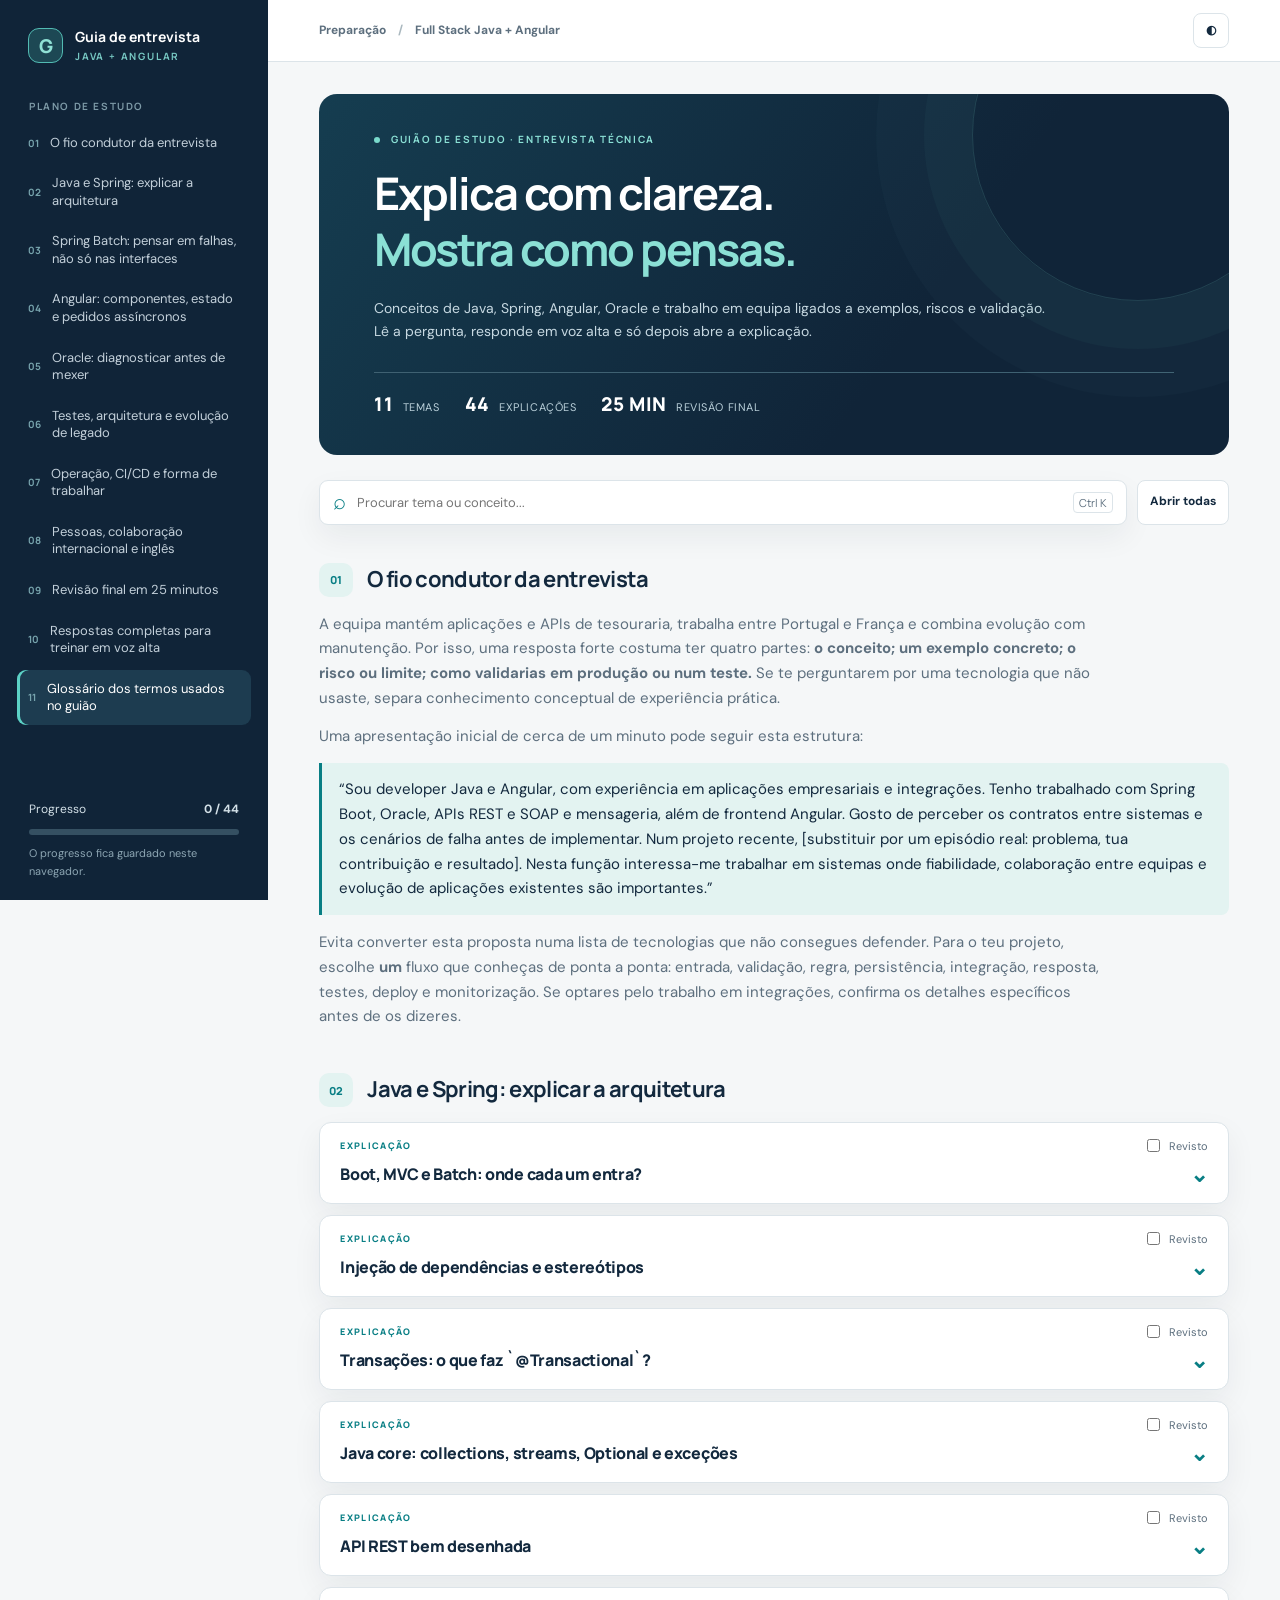
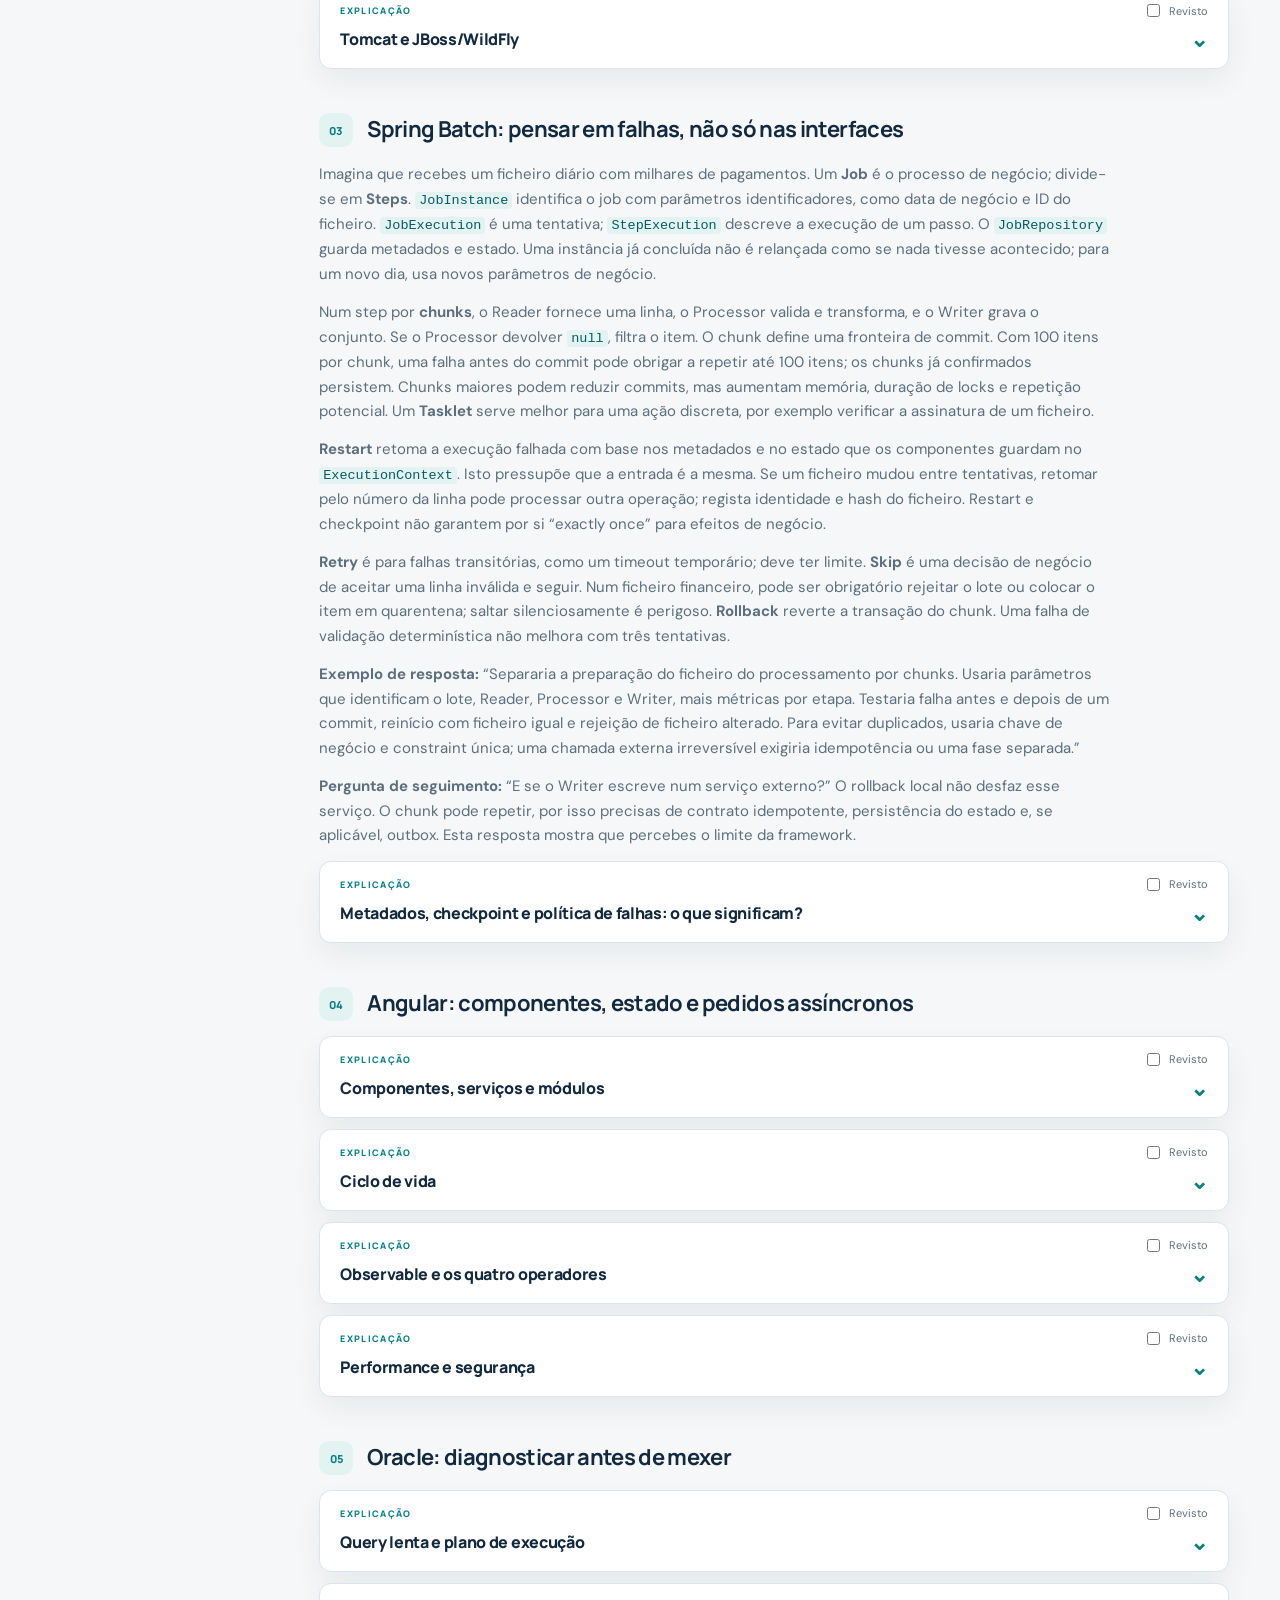
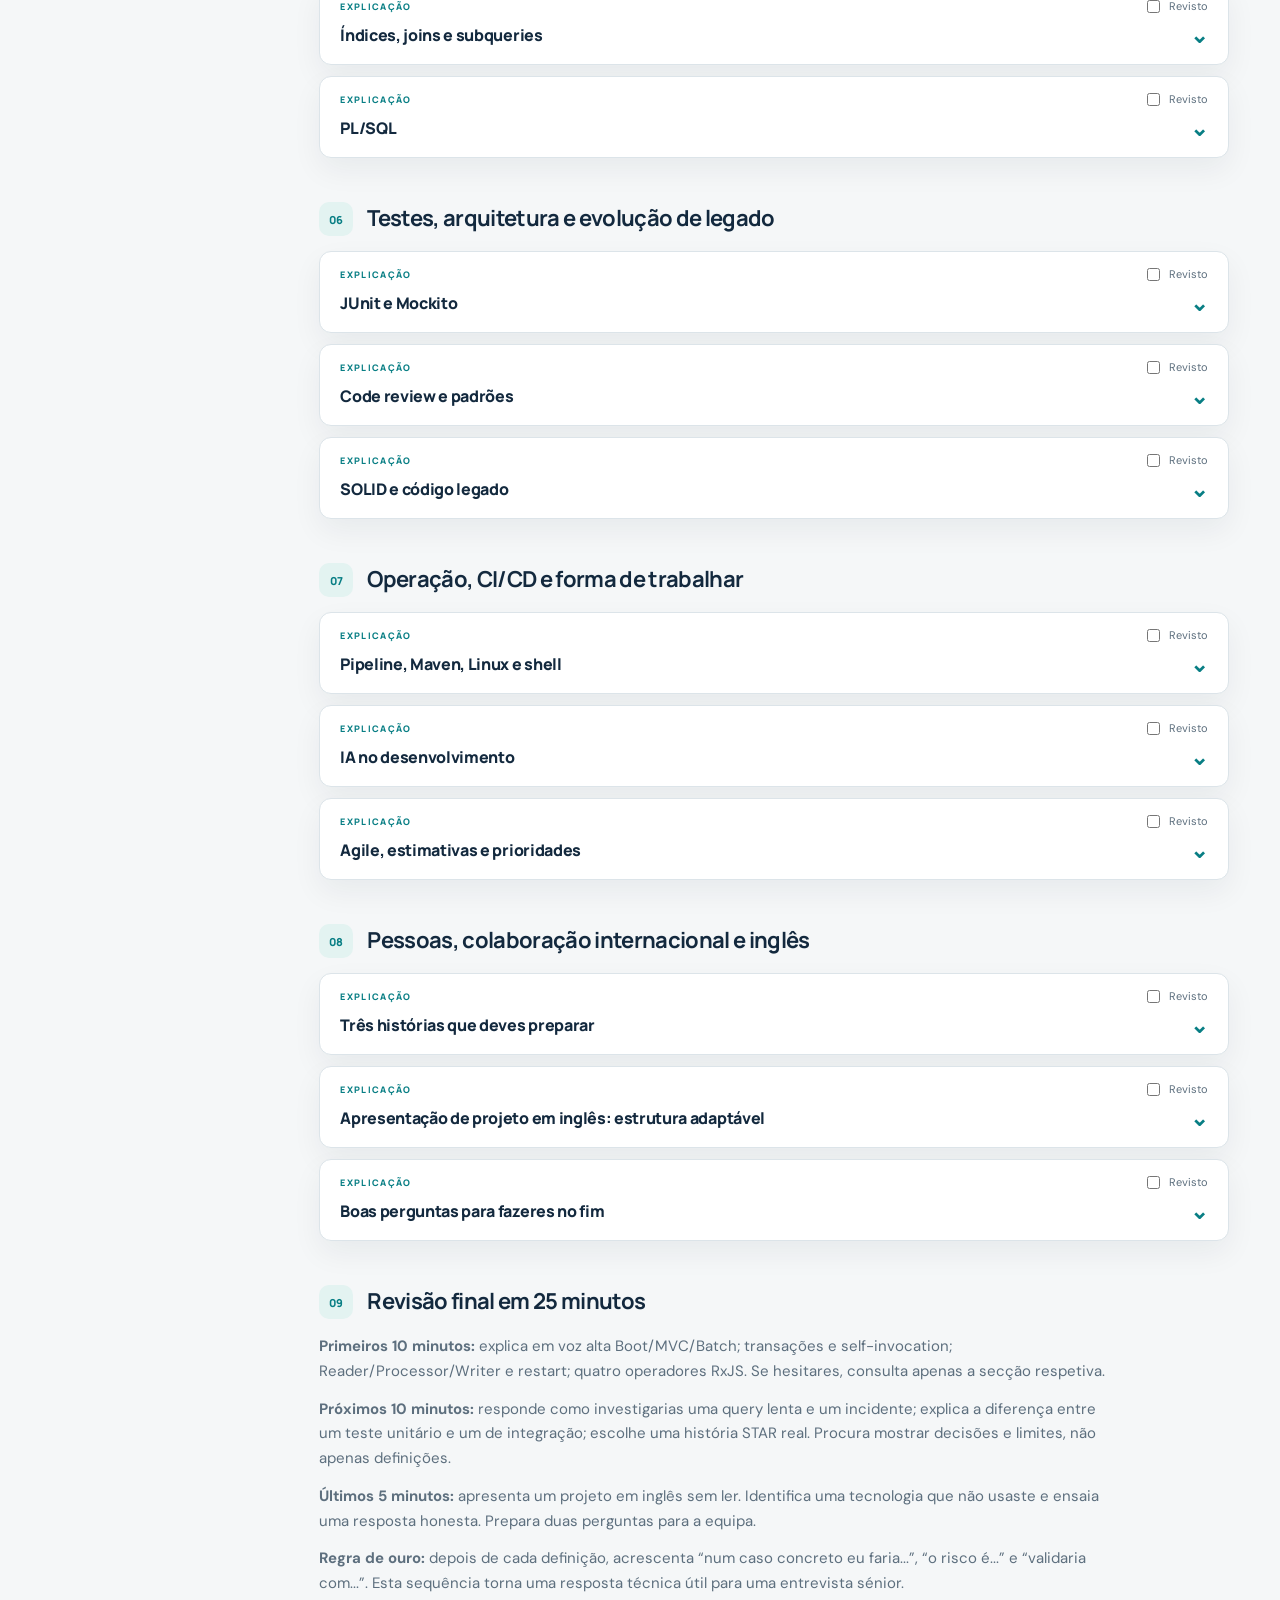
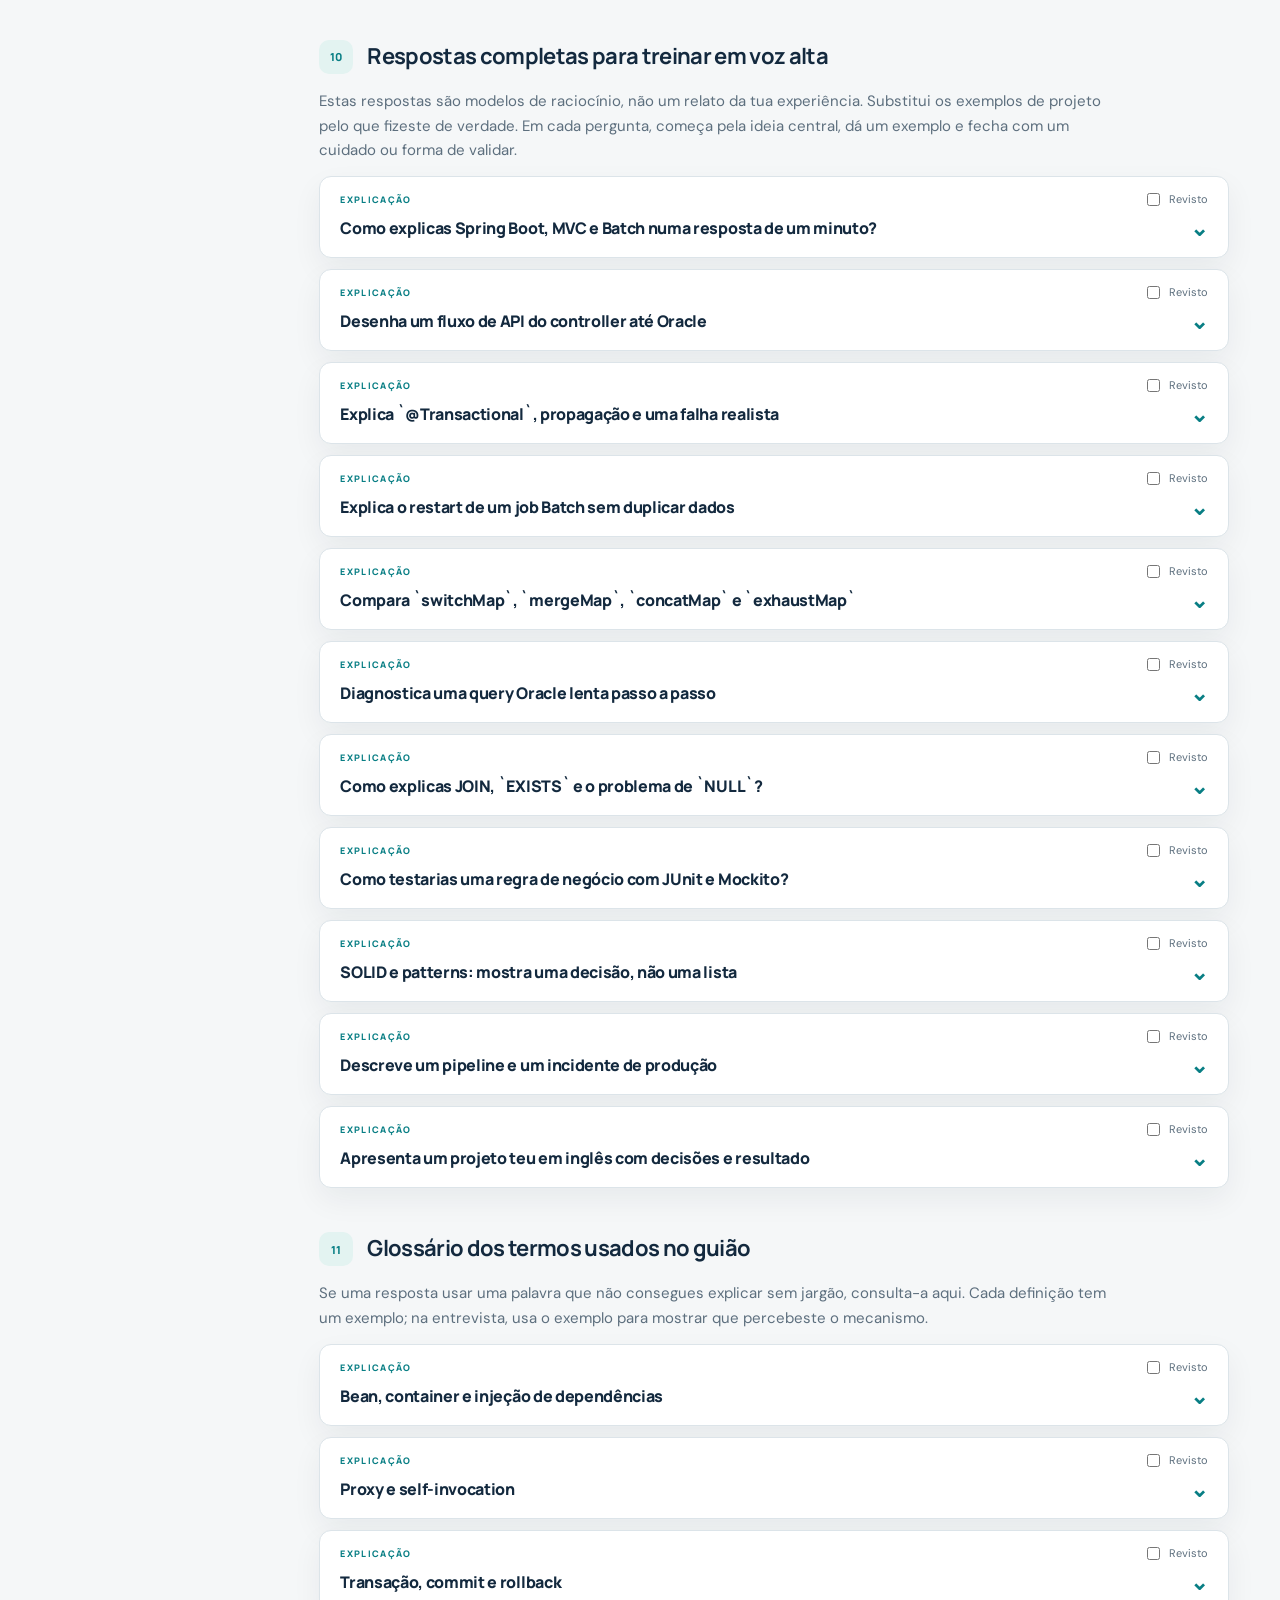
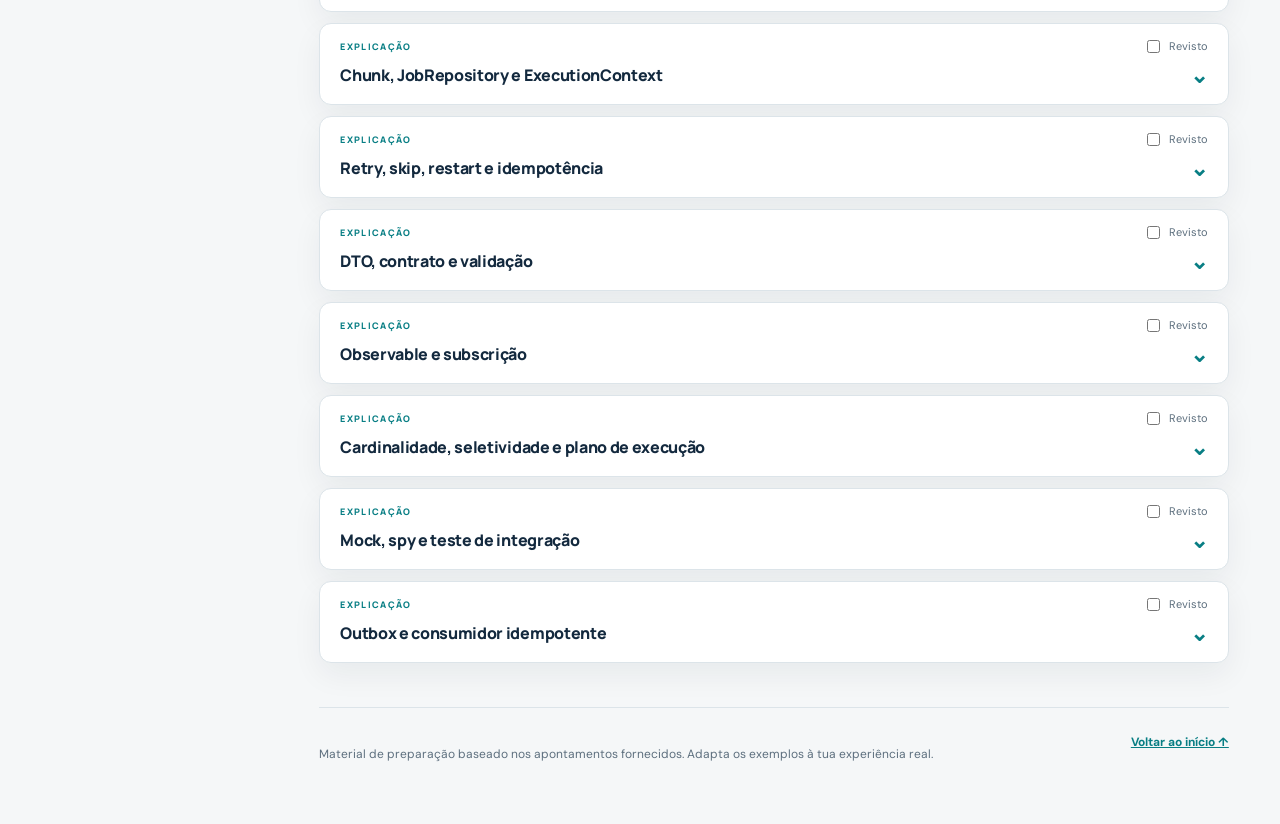
==== commit 222689a7: "Explicar metadados, checkpoints e falhas em Spring Batch; incluir glossário" ====
--- a/natixis-entrevista/index.html
+++ b/natixis-entrevista/index.html
@@ -45,7 +45,8 @@
 <a href="#7-operacao-ci-cd-e-forma-de-trabalhar" data-nav="7-operacao-ci-cd-e-forma-de-trabalhar"><span>07</span>Operação, CI/CD e forma de trabalhar</a>
 <a href="#8-pessoas-colaboracao-internacional-e-ingles" data-nav="8-pessoas-colaboracao-internacional-e-ingles"><span>08</span>Pessoas, colaboração internacional e inglês</a>
 <a href="#9-revisao-final-em-25-minutos" data-nav="9-revisao-final-em-25-minutos"><span>09</span>Revisão final em 25 minutos</a>
-<a href="#10-respostas-completas-para-treinar-em-voz-alta" data-nav="10-respostas-completas-para-treinar-em-voz-alta"><span>10</span>Respostas completas para treinar em voz alta</a></nav>
+<a href="#10-respostas-completas-para-treinar-em-voz-alta" data-nav="10-respostas-completas-para-treinar-em-voz-alta"><span>10</span>Respostas completas para treinar em voz alta</a>
+<a href="#11-glossario-dos-termos-usados-no-guiao" data-nav="11-glossario-dos-termos-usados-no-guiao"><span>11</span>Glossário dos termos usados no guião</a></nav>
       <div class="side-bottom">
         <div class="progress-label"><span>Progresso</span><strong id="progress-text">0 / 0</strong></div>
         <div class="progress-track"><div id="progress-bar"></div></div>
@@ -63,7 +64,7 @@
           <div class="hero-kicker"><span class="dot"></span> GUIÃO DE ESTUDO · ENTREVISTA TÉCNICA</div>
           <h1>Explica com clareza.<br><em>Mostra como pensas.</em></h1>
           <p>Conceitos de Java, Spring, Angular, Oracle e trabalho em equipa ligados a exemplos, riscos e validação. Lê a pergunta, responde em voz alta e só depois abre a explicação.</p>
-          <div class="hero-stats"><span><strong>10</strong> temas</span><span><strong id="total-count">0</strong> explicações</span><span><strong>25 min</strong> revisão final</span></div>
+          <div class="hero-stats"><span><strong>11</strong> temas</span><span><strong id="total-count">0</strong> explicações</span><span><strong>25 min</strong> revisão final</span></div>
         </div>
         <div class="toolbar">
           <label class="search"><span aria-hidden="true">⌕</span><input id="search" type="search" placeholder="Procurar tema ou conceito..." aria-label="Procurar no guião"><kbd>Ctrl K</kbd></label>
@@ -79,10 +80,10 @@
 </section>
 <section class="chapter" id="2-java-e-spring-explicar-a-arquitetura" data-title="2. Java e Spring: explicar a arquitetura">
 <div class="chapter-heading"><span class="chapter-num">02</span><h2>Java e Spring: explicar a arquitetura</h2></div>
-<article class="study-card" data-search="boot, mvc e batch: onde cada um entra?   modelo mental.  spring é o ecossistema. spring mvc é a parte de aplicação web: recebe pedidos http, encaminha para controllers, valida entradas e produz respostas. spring boot ajuda a iniciar e configurar uma aplicação, com convenções, autoconfiguração e dependências agrupadas. spring batch organiza processamento em jobs e steps, com metadados, checkpoints e política de falhas. não são três substitutos: uma aplicação boot pode usar mvc e batch.    exemplo.  um endpoint mvc recebe uma pesquisa de movimentos. um job batch importa e reconcilia um ficheiro diário. boot configura e arranca o serviço. o job pode correr na mesma aplicação ou numa aplicação separada, conforme carga, isolamento operacional e deploy.    resposta oral curta.  “usei boot para acelerar a configuração e o arranque dos serviços; mvc para expor apis; batch seria a escolha para processamento repetitivo de muitos registos, com necessidade de retoma. a decisão depende do volume e da operação: não usaria um endpoint síncrono para processar durante horas um ficheiro enorme.”    se perguntarem ‘em que situações usaste cada um?’  diz o que usaste de facto. se não tens experiência prática em batch, responde: “conheço a arquitetura e preparei um caso de reconciliação, mas não o implementei em produção.” isto é melhor do que inventar um job. ">
+<article class="study-card" data-search="boot, mvc e batch: onde cada um entra?   modelo mental.  spring é o ecossistema. spring mvc é a parte de aplicação web: recebe pedidos http, encaminha para controllers, valida entradas e produz respostas. spring boot ajuda a iniciar e configurar uma aplicação, com convenções, autoconfiguração e dependências agrupadas. spring batch organiza processamento em  jobs  (processos completos) e  steps  (etapas). também guarda  metadados , isto é, registos sobre cada execução — qual job correu, com que parâmetros, quando começou, se terminou e quantos itens leu ou escreveu. guarda um  checkpoint , o estado de retoma confirmado num ponto seguro, normalmente depois de um chunk: o leitor pode guardar a sua posição no  executioncontext . a  política de falhas  define o que fazer perante cada erro: tentar de novo, saltar um item autorizado pelo negócio ou parar o job. não são três substitutos: uma aplicação boot pode usar mvc e batch.    exemplo.  um endpoint mvc recebe uma pesquisa de movimentos. um job batch importa e reconcilia um ficheiro diário. boot configura e arranca o serviço. o job pode correr na mesma aplicação ou numa aplicação separada, conforme carga, isolamento operacional e deploy.    resposta oral curta.  “usei boot para acelerar a configuração e o arranque dos serviços; mvc para expor apis; batch seria a escolha para processamento repetitivo de muitos registos, com necessidade de retoma. a decisão depende do volume e da operação: não usaria um endpoint síncrono para processar durante horas um ficheiro enorme.”    se perguntarem ‘em que situações usaste cada um?’  diz o que usaste de facto. se não tens experiência prática em batch, responde: “conheço a arquitetura e preparei um caso de reconciliação, mas não o implementei em produção.” isto é melhor do que inventar um job. ">
 <div class="card-top"><span class="eyebrow">EXPLICAÇÃO</span><label class="done-label"><input type="checkbox" data-done="boot-mvc-e-batch-onde-cada-um-entra"><span>Revisto</span></label></div>
 <details id="boot-mvc-e-batch-onde-cada-um-entra"><summary><span>Boot, MVC e Batch: onde cada um entra?</span><span class="chevron" aria-hidden="true">⌄</span></summary><div class="card-body">
-<p><strong>Modelo mental.</strong> Spring é o ecossistema. Spring MVC é a parte de aplicação web: recebe pedidos HTTP, encaminha para controllers, valida entradas e produz respostas. Spring Boot ajuda a iniciar e configurar uma aplicação, com convenções, autoconfiguração e dependências agrupadas. Spring Batch organiza processamento em jobs e steps, com metadados, checkpoints e política de falhas. Não são três substitutos: uma aplicação Boot pode usar MVC e Batch.</p>
+<p><strong>Modelo mental.</strong> Spring é o ecossistema. Spring MVC é a parte de aplicação web: recebe pedidos HTTP, encaminha para controllers, valida entradas e produz respostas. Spring Boot ajuda a iniciar e configurar uma aplicação, com convenções, autoconfiguração e dependências agrupadas. Spring Batch organiza processamento em <strong>jobs</strong> (processos completos) e <strong>steps</strong> (etapas). Também guarda <strong>metadados</strong>, isto é, registos sobre cada execução — qual job correu, com que parâmetros, quando começou, se terminou e quantos itens leu ou escreveu. Guarda um <strong>checkpoint</strong>, o estado de retoma confirmado num ponto seguro, normalmente depois de um chunk: o leitor pode guardar a sua posição no <code>ExecutionContext</code>. A <strong>política de falhas</strong> define o que fazer perante cada erro: tentar de novo, saltar um item autorizado pelo negócio ou parar o job. Não são três substitutos: uma aplicação Boot pode usar MVC e Batch.</p>
 <p><strong>Exemplo.</strong> Um endpoint MVC recebe uma pesquisa de movimentos. Um job Batch importa e reconcilia um ficheiro diário. Boot configura e arranca o serviço. O job pode correr na mesma aplicação ou numa aplicação separada, conforme carga, isolamento operacional e deploy.</p>
 <p><strong>Resposta oral curta.</strong> “Usei Boot para acelerar a configuração e o arranque dos serviços; MVC para expor APIs; Batch seria a escolha para processamento repetitivo de muitos registos, com necessidade de retoma. A decisão depende do volume e da operação: não usaria um endpoint síncrono para processar durante horas um ficheiro enorme.”</p>
 <p><strong>Se perguntarem ‘em que situações usaste cada um?’</strong> Diz o que usaste de facto. Se não tens experiência prática em Batch, responde: “Conheço a arquitetura e preparei um caso de reconciliação, mas não o implementei em produção.” Isto é melhor do que inventar um job.</p>
@@ -132,6 +133,15 @@
 <p><strong>Retry</strong> é para falhas transitórias, como um timeout temporário; deve ter limite. <strong>Skip</strong> é uma decisão de negócio de aceitar uma linha inválida e seguir. Num ficheiro financeiro, pode ser obrigatório rejeitar o lote ou colocar o item em quarentena; saltar silenciosamente é perigoso. <strong>Rollback</strong> reverte a transação do chunk. Uma falha de validação determinística não melhora com três tentativas.</p>
 <p><strong>Exemplo de resposta:</strong> “Separaria a preparação do ficheiro do processamento por chunks. Usaria parâmetros que identificam o lote, Reader, Processor e Writer, mais métricas por etapa. Testaria falha antes e depois de um commit, reinício com ficheiro igual e rejeição de ficheiro alterado. Para evitar duplicados, usaria chave de negócio e constraint única; uma chamada externa irreversível exigiria idempotência ou uma fase separada.”</p>
 <p><strong>Pergunta de seguimento:</strong> “E se o Writer escreve num serviço externo?” O rollback local não desfaz esse serviço. O chunk pode repetir, por isso precisas de contrato idempotente, persistência do estado e, se aplicável, outbox. Esta resposta mostra que percebes o limite da framework.</p>
+<article class="study-card" data-search="metadados, checkpoint e política de falhas: o que significam?   metadados não são os dados dos pagamentos.  os pagamentos são a entrada e a saída do teu processo. metadados são os registos de controlo do spring batch: o nome e parâmetros do job, as suas tentativas ( jobexecution ), os steps executados ( stepexecution ), estados como  started ,  failed  ou  completed , horários e contadores de leitura, escrita, skip e rollback. o  jobrepository  costuma persistir esses registos em tabelas próprias. assim, a aplicação sabe se aquele lote já terminou e o que aconteceu numa tentativa falhada. uma implementação sem persistência desses metadados não oferece a mesma capacidade de retoma.    checkpoint é o último ponto seguro para retomar, não uma cópia do ficheiro.  imagina um ficheiro de 10 linhas e chunks de 3. o job confirma as linhas 1–3 e 4–6. ao processar 7–9, falha na linha 8 antes do commit. a transação desse chunk é revertida; num restart, o leitor que guardou corretamente o estado volta ao ponto confirmado e o processamento de 7–9 pode repetir. o  executioncontext  guarda estado técnico necessário, por exemplo a posição do reader. o estado é persistido em pontos de commit. isto depende de um reader preparado para restart e de uma entrada que não mude entre tentativas.    política de falhas é a decisão explícita para cada tipo de erro.  um timeout ou deadlock transitório pode justificar  retry  com limite. uma linha mal formada nunca melhora só por repetir: podes rejeitar o lote, pôr a linha em quarentena ou fazer  skip  com limite se o negócio o permitir. uma violação de integridade ou uma falha desconhecida pode obrigar a parar e investigar. em operações financeiras, registas o item rejeitado e a razão; não descartas silenciosamente.  rollback  desfaz o chunk local não confirmado, enquanto  restart  é uma nova tentativa da execução falhada a partir do estado persistido.    resposta para a entrevista.  &amp;quot;metadados são o histórico técnico das execuções guardado pelo jobrepository. checkpoint é o estado confirmado que permite retomar um step após falha, normalmente na fronteira de um chunk. a política de falhas diz quando recomeçar, repetir uma operação transitória, saltar uma linha inválida com autorização ou parar o lote. se um chunk de 3 falhar antes do commit, esse chunk pode ser repetido; por isso, protejo a escrita contra duplicados e mantenho a entrada imutável.&amp;quot;    pergunta de seguimento: o checkpoint garante que nada duplica?  não. ele ajuda a retomar o processamento local, mas um writer que chama um serviço externo pode ter produzido um efeito antes da falha. para uma escrita na base, usa uma chave de negócio e constraint única; para efeitos externos, desenha idempotência ou separa a publicação com outbox. testa a falha precisamente antes e depois de um commit. ">
+<div class="card-top"><span class="eyebrow">EXPLICAÇÃO</span><label class="done-label"><input type="checkbox" data-done="metadados-checkpoint-e-politica-de-falhas-o-que-significam"><span>Revisto</span></label></div>
+<details id="metadados-checkpoint-e-politica-de-falhas-o-que-significam"><summary><span>Metadados, checkpoint e política de falhas: o que significam?</span><span class="chevron" aria-hidden="true">⌄</span></summary><div class="card-body">
+<p><strong>Metadados não são os dados dos pagamentos.</strong> Os pagamentos são a entrada e a saída do teu processo. Metadados são os registos de controlo do Spring Batch: o nome e parâmetros do job, as suas tentativas (<code>JobExecution</code>), os steps executados (<code>StepExecution</code>), estados como <code>STARTED</code>, <code>FAILED</code> ou <code>COMPLETED</code>, horários e contadores de leitura, escrita, skip e rollback. O <code>JobRepository</code> costuma persistir esses registos em tabelas próprias. Assim, a aplicação sabe se aquele lote já terminou e o que aconteceu numa tentativa falhada. Uma implementação sem persistência desses metadados não oferece a mesma capacidade de retoma.</p>
+<p><strong>Checkpoint é o último ponto seguro para retomar, não uma cópia do ficheiro.</strong> Imagina um ficheiro de 10 linhas e chunks de 3. O job confirma as linhas 1–3 e 4–6. Ao processar 7–9, falha na linha 8 antes do commit. A transação desse chunk é revertida; num restart, o leitor que guardou corretamente o estado volta ao ponto confirmado e o processamento de 7–9 pode repetir. O <code>ExecutionContext</code> guarda estado técnico necessário, por exemplo a posição do Reader. O estado é persistido em pontos de commit. Isto depende de um Reader preparado para restart e de uma entrada que não mude entre tentativas.</p>
+<p><strong>Política de falhas é a decisão explícita para cada tipo de erro.</strong> Um timeout ou deadlock transitório pode justificar <code>retry</code> com limite. Uma linha mal formada nunca melhora só por repetir: podes rejeitar o lote, pôr a linha em quarentena ou fazer <code>skip</code> com limite se o negócio o permitir. Uma violação de integridade ou uma falha desconhecida pode obrigar a parar e investigar. Em operações financeiras, registas o item rejeitado e a razão; não descartas silenciosamente. <code>Rollback</code> desfaz o chunk local não confirmado, enquanto <code>restart</code> é uma nova tentativa da execução falhada a partir do estado persistido.</p>
+<p><strong>Resposta para a entrevista.</strong> &quot;Metadados são o histórico técnico das execuções guardado pelo JobRepository. Checkpoint é o estado confirmado que permite retomar um step após falha, normalmente na fronteira de um chunk. A política de falhas diz quando recomeçar, repetir uma operação transitória, saltar uma linha inválida com autorização ou parar o lote. Se um chunk de 3 falhar antes do commit, esse chunk pode ser repetido; por isso, protejo a escrita contra duplicados e mantenho a entrada imutável.&quot;</p>
+<p><strong>Pergunta de seguimento: o checkpoint garante que nada duplica?</strong> Não. Ele ajuda a retomar o processamento local, mas um Writer que chama um serviço externo pode ter produzido um efeito antes da falha. Para uma escrita na base, usa uma chave de negócio e constraint única; para efeitos externos, desenha idempotência ou separa a publicação com outbox. Testa a falha precisamente antes e depois de um commit.</p>
+</div></details></article>
 </section>
 <section class="chapter" id="4-angular-componentes-estado-e-pedidos-assincronos" data-title="4. Angular: componentes, estado e pedidos assíncronos">
 <div class="chapter-heading"><span class="chapter-num">04</span><h2>Angular: componentes, estado e pedidos assíncronos</h2></div>
@@ -338,6 +348,60 @@
 <details id="apresenta-um-projeto-teu-em-ingles-com-decisoes-e-resultado"><summary><span>Apresenta um projeto teu em inglês com decisões e resultado</span><span class="chevron" aria-hidden="true">⌄</span></summary><div class="card-body">
 <p><strong>Modelo de 60 a 90 segundos.</strong> &quot;I work on a Java and Angular application that integrates with external systems. My role includes designing and implementing backend services, defining API contracts, and supporting the Angular interface. One challenge was making an integration reliable when remote responses were delayed or failed. I clarified the contract, separated validation from transport logic, added tests for failure cases, and improved logging so the team could trace a request across services. I coordinated with other developers and reviewed the change before deployment. The result was a flow that was easier to diagnose and maintain.&quot;</p>
 <p><strong>Personaliza.</strong> Se o teu melhor exemplo for ECRIS-RI ou SICRIM, nomeia apenas detalhes que podes divulgar e defender. Prepara três respostas curtas: &quot;What was your contribution?&quot;, &quot;How did you test it?&quot; e &quot;What would you change now?&quot;. Para resultados, usa métricas reais; se não tens números, descreve o efeito observado sem inventar percentagens.</p>
+</div></details></article>
+</section>
+<section class="chapter" id="11-glossario-dos-termos-usados-no-guiao" data-title="11. Glossário dos termos usados no guião">
+<div class="chapter-heading"><span class="chapter-num">11</span><h2>Glossário dos termos usados no guião</h2></div>
+<p>Se uma resposta usar uma palavra que não consegues explicar sem jargão, consulta-a aqui. Cada definição tem um exemplo; na entrevista, usa o exemplo para mostrar que percebeste o mecanismo.</p>
+<article class="study-card" data-search="bean, container e injeção de dependências  um  bean  é um objeto gerido pelo spring. o  container  cria-o, liga-o a outros objetos e controla o seu ciclo de vida.  injeção de dependências  significa que o service recebe pelo construtor o repository de que precisa, em vez de construir a implementação com  new . assim podes trocar essa dependência num teste ou configuração. ">
+<div class="card-top"><span class="eyebrow">EXPLICAÇÃO</span><label class="done-label"><input type="checkbox" data-done="bean-container-e-injecao-de-dependencias"><span>Revisto</span></label></div>
+<details id="bean-container-e-injecao-de-dependencias"><summary><span>Bean, container e injeção de dependências</span><span class="chevron" aria-hidden="true">⌄</span></summary><div class="card-body">
+<p>Um <strong>bean</strong> é um objeto gerido pelo Spring. O <strong>container</strong> cria-o, liga-o a outros objetos e controla o seu ciclo de vida. <strong>Injeção de dependências</strong> significa que o service recebe pelo construtor o repository de que precisa, em vez de construir a implementação com <code>new</code>. Assim podes trocar essa dependência num teste ou configuração.</p>
+</div></details></article>
+<article class="study-card" data-search="proxy e self-invocation  um  proxy  é um objeto intermediário criado pelo spring para acrescentar comportamento, por exemplo abrir e fechar uma transação ao redor de um método.  self-invocation  é um método chamar outro no mesmo objeto com  this.metodo() : essa chamada pode contornar o proxy, pelo que  @transactional  no método interno não tem necessariamente o efeito esperado. ">
+<div class="card-top"><span class="eyebrow">EXPLICAÇÃO</span><label class="done-label"><input type="checkbox" data-done="proxy-e-self-invocation"><span>Revisto</span></label></div>
+<details id="proxy-e-self-invocation"><summary><span>Proxy e self-invocation</span><span class="chevron" aria-hidden="true">⌄</span></summary><div class="card-body">
+<p>Um <strong>proxy</strong> é um objeto intermediário criado pelo Spring para acrescentar comportamento, por exemplo abrir e fechar uma transação ao redor de um método. <strong>Self-invocation</strong> é um método chamar outro no mesmo objeto com <code>this.metodo()</code>: essa chamada pode contornar o proxy, pelo que <code>@Transactional</code> no método interno não tem necessariamente o efeito esperado.</p>
+</div></details></article>
+<article class="study-card" data-search="transação, commit e rollback  uma  transação  agrupa alterações locais como unidade.  commit  confirma essas alterações;  rollback  desfaz as alterações ainda não confirmadas dessa transação. se a primeira linha de um chunk já fez commit, o rollback do chunk seguinte não a desfaz. uma transação de oracle não reverte automaticamente um pedido http externo. ">
+<div class="card-top"><span class="eyebrow">EXPLICAÇÃO</span><label class="done-label"><input type="checkbox" data-done="transacao-commit-e-rollback"><span>Revisto</span></label></div>
+<details id="transacao-commit-e-rollback"><summary><span>Transação, commit e rollback</span><span class="chevron" aria-hidden="true">⌄</span></summary><div class="card-body">
+<p>Uma <strong>transação</strong> agrupa alterações locais como unidade. <strong>Commit</strong> confirma essas alterações; <strong>rollback</strong> desfaz as alterações ainda não confirmadas dessa transação. Se a primeira linha de um chunk já fez commit, o rollback do chunk seguinte não a desfaz. Uma transação de Oracle não reverte automaticamente um pedido HTTP externo.</p>
+</div></details></article>
+<article class="study-card" data-search="chunk, jobrepository e executioncontext  um  chunk  é um grupo de itens processados antes de confirmar a transação. com chunk de 100, o reader lê até 100 itens, o processor transforma-os e o writer grava o grupo antes do commit. o  jobrepository  guarda o histórico e estado das execuções batch. o  executioncontext  guarda estado de retoma específico, como a posição do leitor; não é o conteúdo integral da tabela de negócio. ">
+<div class="card-top"><span class="eyebrow">EXPLICAÇÃO</span><label class="done-label"><input type="checkbox" data-done="chunk-jobrepository-e-executioncontext"><span>Revisto</span></label></div>
+<details id="chunk-jobrepository-e-executioncontext"><summary><span>Chunk, JobRepository e ExecutionContext</span><span class="chevron" aria-hidden="true">⌄</span></summary><div class="card-body">
+<p>Um <strong>chunk</strong> é um grupo de itens processados antes de confirmar a transação. Com chunk de 100, o Reader lê até 100 itens, o Processor transforma-os e o Writer grava o grupo antes do commit. O <strong>JobRepository</strong> guarda o histórico e estado das execuções Batch. O <strong>ExecutionContext</strong> guarda estado de retoma específico, como a posição do leitor; não é o conteúdo integral da tabela de negócio.</p>
+</div></details></article>
+<article class="study-card" data-search="retry, skip, restart e idempotência   retry  repete uma tentativa perante uma falha possivelmente temporária.  skip  regista e ignora um item que a regra do negócio permite rejeitar.  restart  relança uma execução falhada usando o estado persistido.  idempotência  significa que repetir a mesma operação não provoca um novo efeito de negócio: por exemplo, reprocessar uma transferência com a mesma chave não deve criar outra transferência. ">
+<div class="card-top"><span class="eyebrow">EXPLICAÇÃO</span><label class="done-label"><input type="checkbox" data-done="retry-skip-restart-e-idempotencia"><span>Revisto</span></label></div>
+<details id="retry-skip-restart-e-idempotencia"><summary><span>Retry, skip, restart e idempotência</span><span class="chevron" aria-hidden="true">⌄</span></summary><div class="card-body">
+<p><strong>Retry</strong> repete uma tentativa perante uma falha possivelmente temporária. <strong>Skip</strong> regista e ignora um item que a regra do negócio permite rejeitar. <strong>Restart</strong> relança uma execução falhada usando o estado persistido. <strong>Idempotência</strong> significa que repetir a mesma operação não provoca um novo efeito de negócio: por exemplo, reprocessar uma transferência com a mesma chave não deve criar outra transferência.</p>
+</div></details></article>
+<article class="study-card" data-search="dto, contrato e validação  um  dto  é um objeto usado para transportar dados entre camadas ou na api, sem expor diretamente a entidade de persistência. o  contrato  define campos, tipos, códigos de resposta e erros.  validação  verifica o formato e regras de entrada; uma regra como &amp;quot;a conta pertence ao utilizador&amp;quot; tem de ser aplicada no servidor, não apenas no formulário angular. ">
+<div class="card-top"><span class="eyebrow">EXPLICAÇÃO</span><label class="done-label"><input type="checkbox" data-done="dto-contrato-e-validacao"><span>Revisto</span></label></div>
+<details id="dto-contrato-e-validacao"><summary><span>DTO, contrato e validação</span><span class="chevron" aria-hidden="true">⌄</span></summary><div class="card-body">
+<p>Um <strong>DTO</strong> é um objeto usado para transportar dados entre camadas ou na API, sem expor diretamente a entidade de persistência. O <strong>contrato</strong> define campos, tipos, códigos de resposta e erros. <strong>Validação</strong> verifica o formato e regras de entrada; uma regra como &quot;a conta pertence ao utilizador&quot; tem de ser aplicada no servidor, não apenas no formulário Angular.</p>
+</div></details></article>
+<article class="study-card" data-search="observable e subscrição  um  observable  representa valores que podem chegar ao longo do tempo.  subscrever  liga um consumidor a esse fluxo; numa chamada http comum do angular, a subscrição inicia o pedido. operadores como  switchmap  controlam o que acontece quando novos valores iniciam novos pedidos. a ui deve libertar subscrições longas quando o componente desaparece. ">
+<div class="card-top"><span class="eyebrow">EXPLICAÇÃO</span><label class="done-label"><input type="checkbox" data-done="observable-e-subscricao"><span>Revisto</span></label></div>
+<details id="observable-e-subscricao"><summary><span>Observable e subscrição</span><span class="chevron" aria-hidden="true">⌄</span></summary><div class="card-body">
+<p>Um <strong>Observable</strong> representa valores que podem chegar ao longo do tempo. <strong>Subscrever</strong> liga um consumidor a esse fluxo; numa chamada HTTP comum do Angular, a subscrição inicia o pedido. Operadores como <code>switchMap</code> controlam o que acontece quando novos valores iniciam novos pedidos. A UI deve libertar subscrições longas quando o componente desaparece.</p>
+</div></details></article>
+<article class="study-card" data-search="cardinalidade, seletividade e plano de execução   cardinalidade  é o número de linhas que uma operação produz ou que o otimizador estima produzir.  seletividade  descreve quanto um filtro reduz as linhas:  id = 42  costuma ser mais seletivo do que  estado = &amp;#x27;ativo&amp;#x27;  numa tabela onde quase tudo está ativo. o  plano de execução  mostra como oracle acede às tabelas, usa índices e combina linhas; estimativas erradas podem levar a um plano inadequado. ">
+<div class="card-top"><span class="eyebrow">EXPLICAÇÃO</span><label class="done-label"><input type="checkbox" data-done="cardinalidade-seletividade-e-plano-de-execucao"><span>Revisto</span></label></div>
+<details id="cardinalidade-seletividade-e-plano-de-execucao"><summary><span>Cardinalidade, seletividade e plano de execução</span><span class="chevron" aria-hidden="true">⌄</span></summary><div class="card-body">
+<p><strong>Cardinalidade</strong> é o número de linhas que uma operação produz ou que o otimizador estima produzir. <strong>Seletividade</strong> descreve quanto um filtro reduz as linhas: <code>id = 42</code> costuma ser mais seletivo do que <code>estado = &#x27;ATIVO&#x27;</code> numa tabela onde quase tudo está ativo. O <strong>plano de execução</strong> mostra como Oracle acede às tabelas, usa índices e combina linhas; estimativas erradas podem levar a um plano inadequado.</p>
+</div></details></article>
+<article class="study-card" data-search="mock, spy e teste de integração  um  mock  é uma dependência simulada cujo comportamento e interações defines no teste. um  spy  envolve um objeto real, podendo substituir apenas algumas chamadas. um  teste de integração  verifica a interação real entre peças, por exemplo repository, sql e base de dados; um teste unitário isolado do service não prova que a query funciona em oracle. ">
+<div class="card-top"><span class="eyebrow">EXPLICAÇÃO</span><label class="done-label"><input type="checkbox" data-done="mock-spy-e-teste-de-integracao"><span>Revisto</span></label></div>
+<details id="mock-spy-e-teste-de-integracao"><summary><span>Mock, spy e teste de integração</span><span class="chevron" aria-hidden="true">⌄</span></summary><div class="card-body">
+<p>Um <strong>mock</strong> é uma dependência simulada cujo comportamento e interações defines no teste. Um <strong>spy</strong> envolve um objeto real, podendo substituir apenas algumas chamadas. Um <strong>teste de integração</strong> verifica a interação real entre peças, por exemplo repository, SQL e base de dados; um teste unitário isolado do service não prova que a query funciona em Oracle.</p>
+</div></details></article>
+<article class="study-card" data-search="outbox e consumidor idempotente  uma  outbox  é uma tabela onde gravas, na mesma transação da alteração de negócio, a intenção de publicar um evento. um processo posterior publica os eventos pendentes e marca-os como tratados. como a publicação pode ser repetida, o  consumidor idempotente  reconhece o identificador do evento e evita aplicar o mesmo efeito duas vezes. ">
+<div class="card-top"><span class="eyebrow">EXPLICAÇÃO</span><label class="done-label"><input type="checkbox" data-done="outbox-e-consumidor-idempotente"><span>Revisto</span></label></div>
+<details id="outbox-e-consumidor-idempotente"><summary><span>Outbox e consumidor idempotente</span><span class="chevron" aria-hidden="true">⌄</span></summary><div class="card-body">
+<p>Uma <strong>outbox</strong> é uma tabela onde gravas, na mesma transação da alteração de negócio, a intenção de publicar um evento. Um processo posterior publica os eventos pendentes e marca-os como tratados. Como a publicação pode ser repetida, o <strong>consumidor idempotente</strong> reconhece o identificador do evento e evita aplicar o mesmo efeito duas vezes.</p>
 </div></details></article>
 </section>
         <footer><p>Material de preparação baseado nos apontamentos fornecidos. Adapta os exemplos à tua experiência real.</p><a href="#conteudo">Voltar ao início ↑</a></footer>
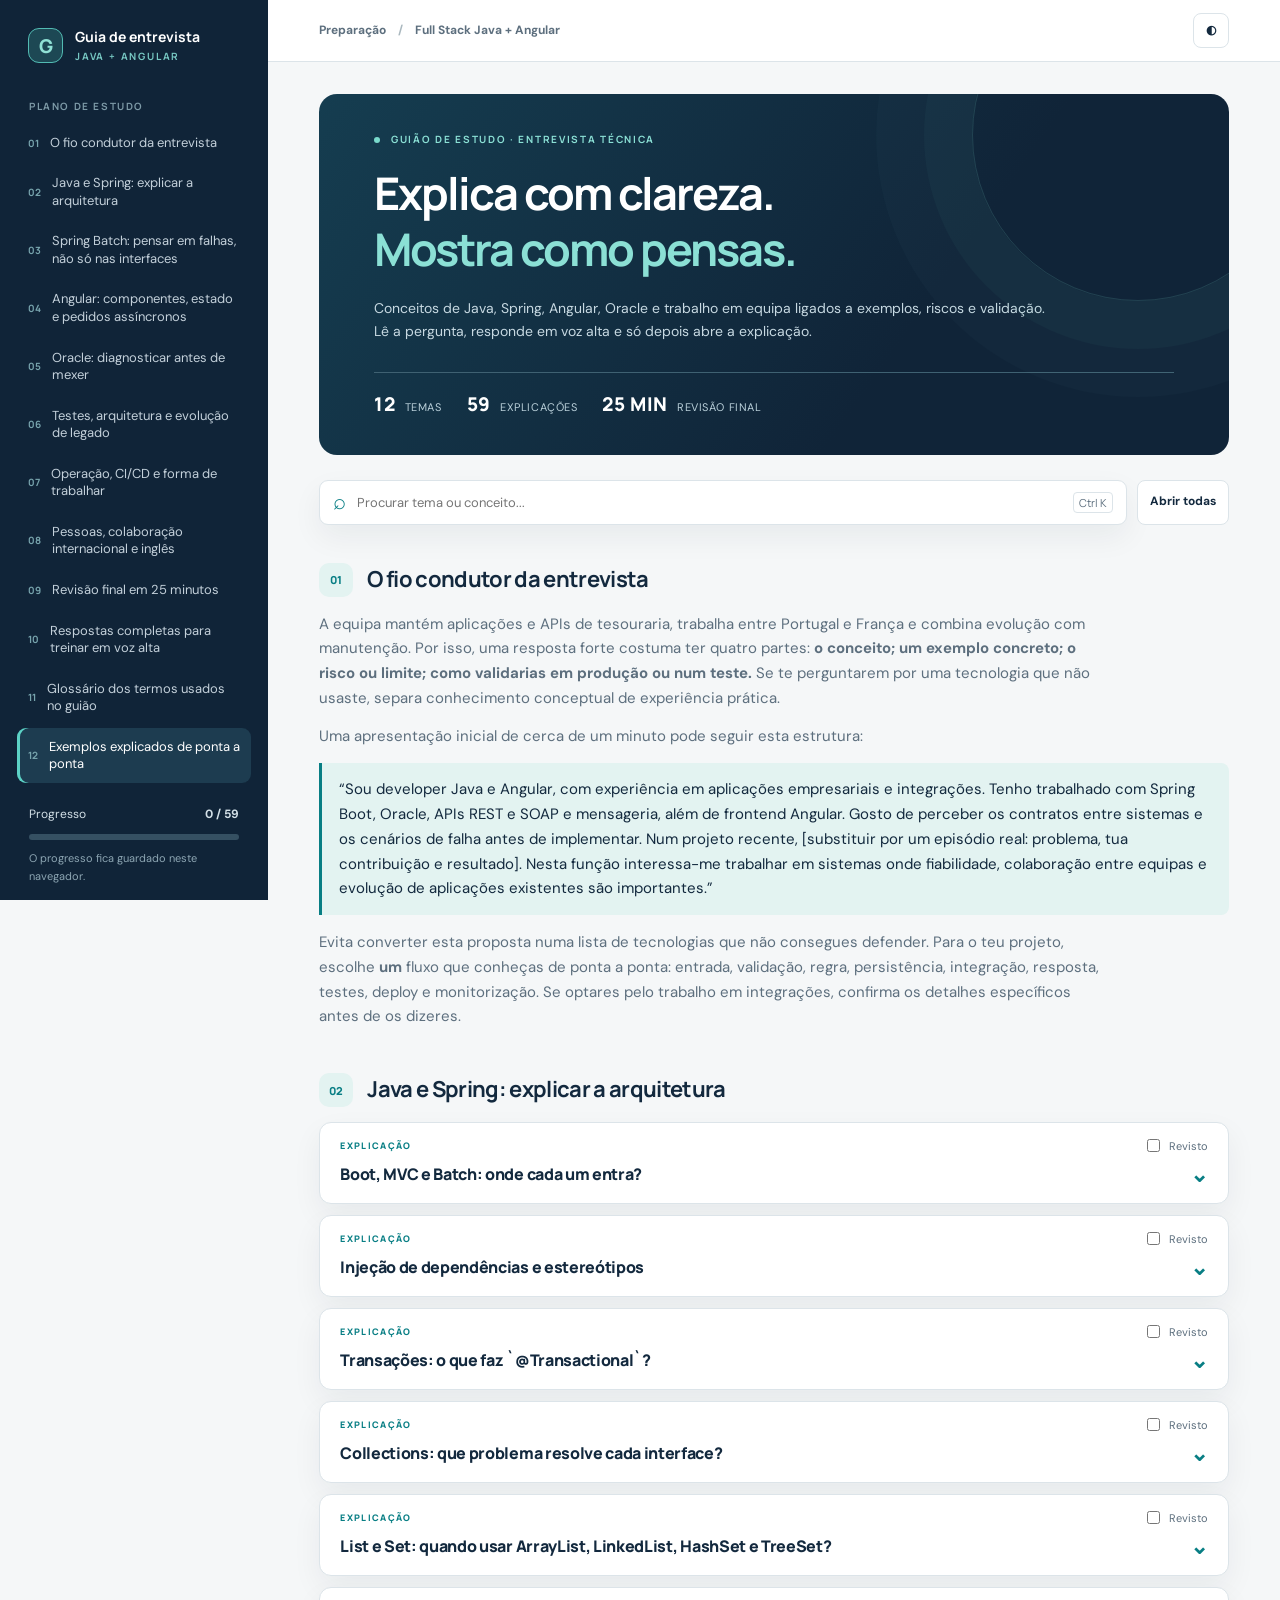
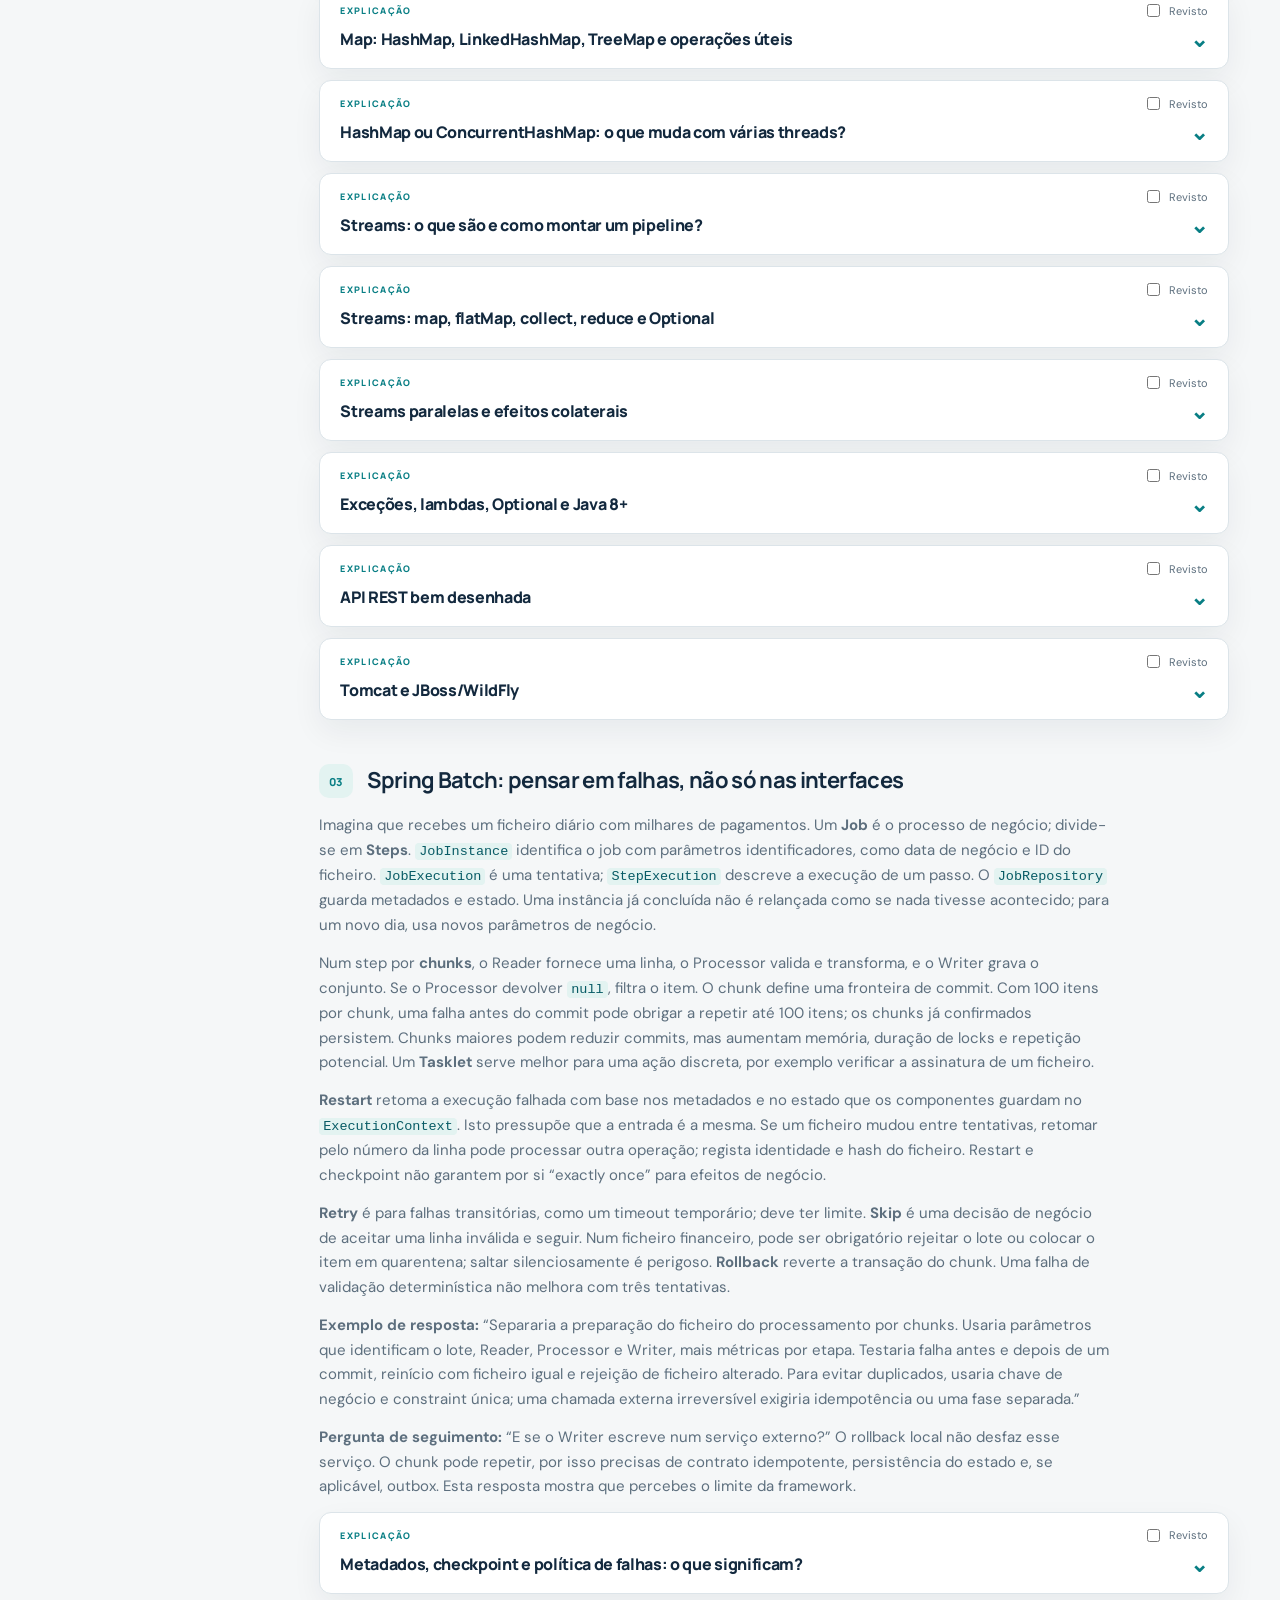
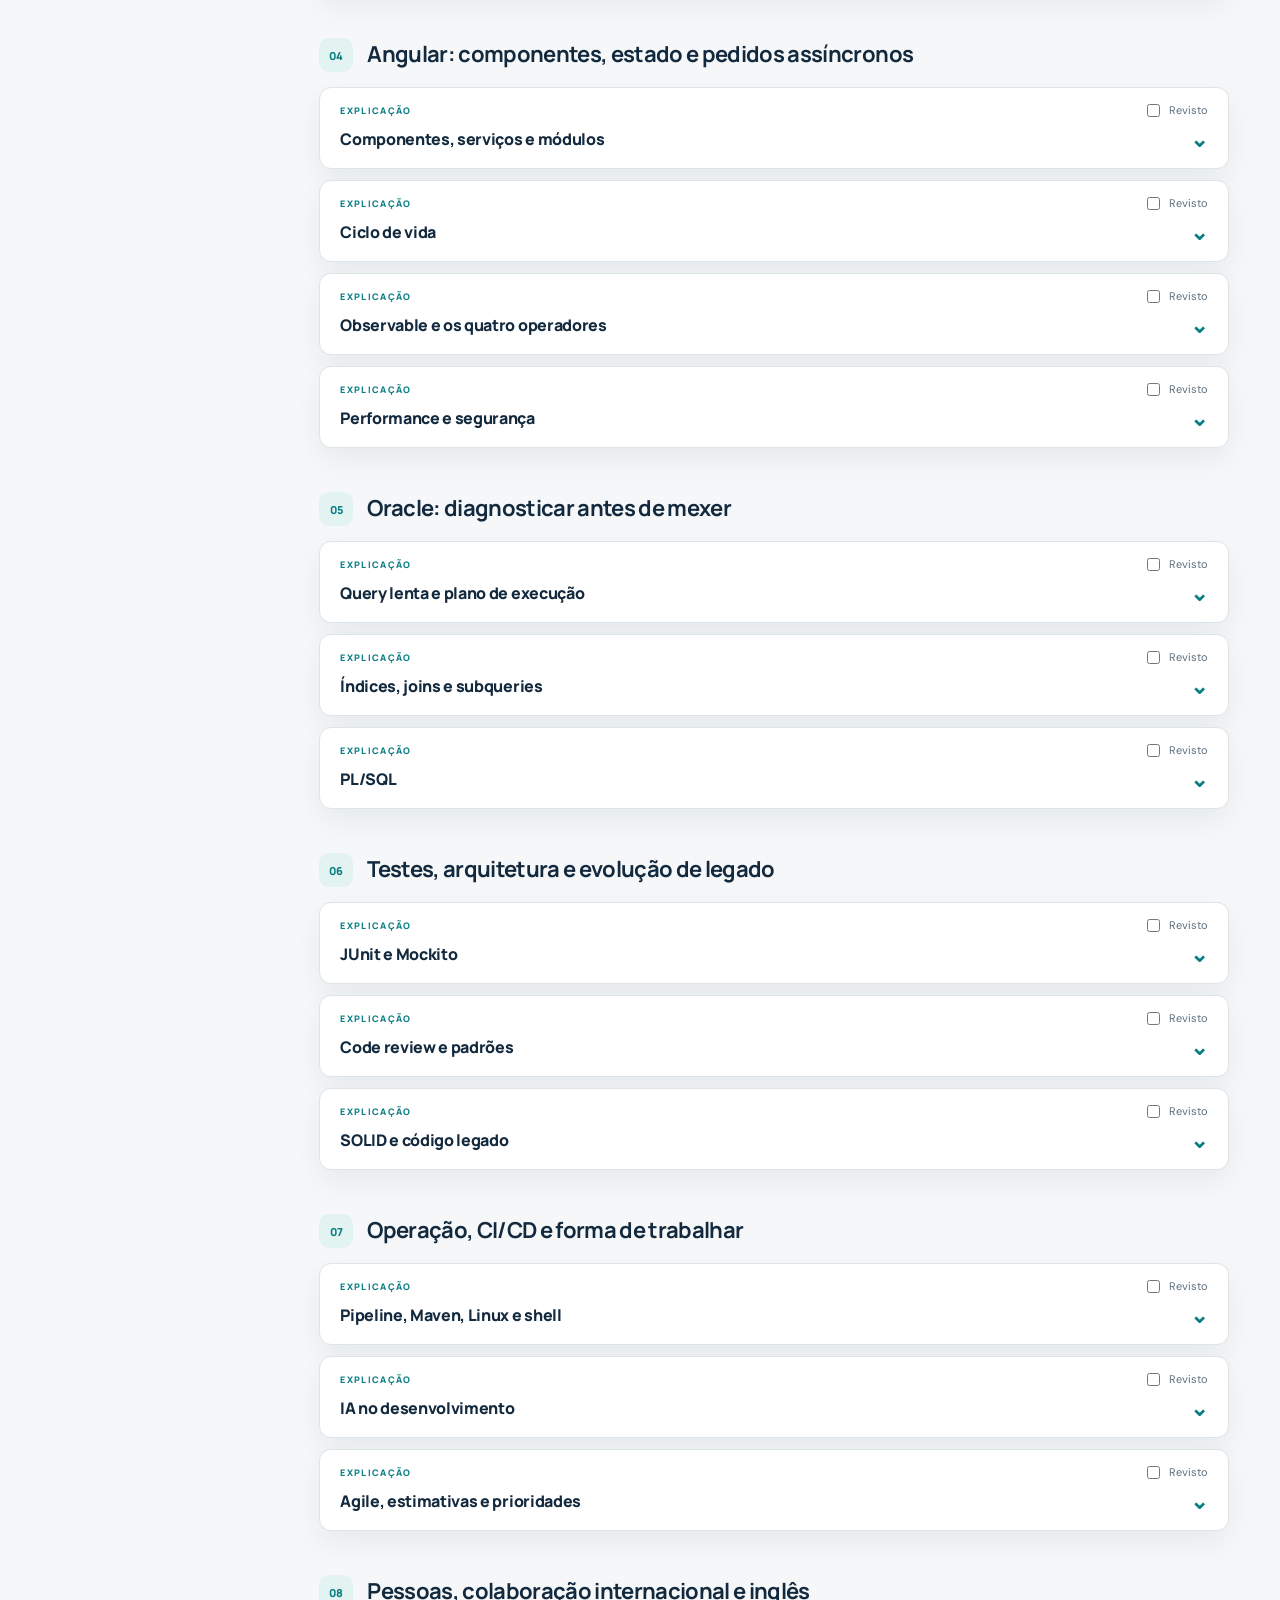
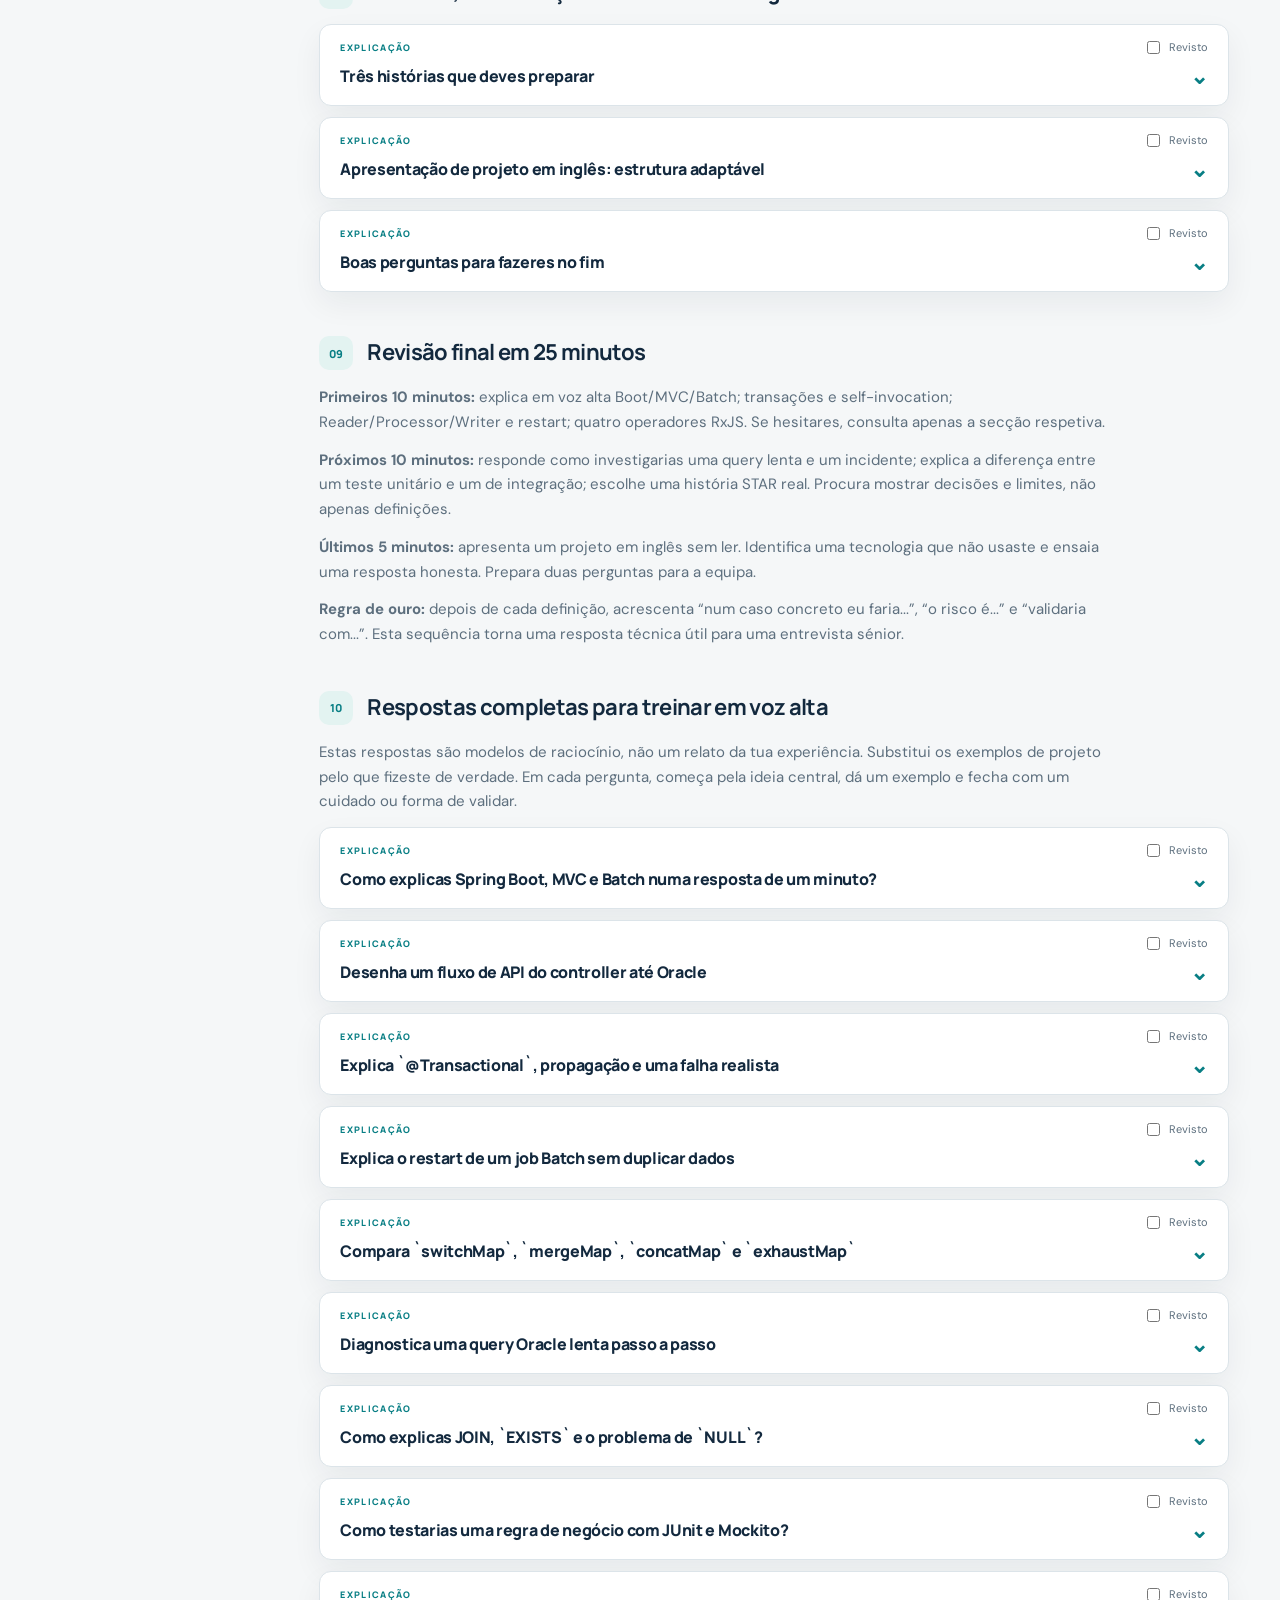
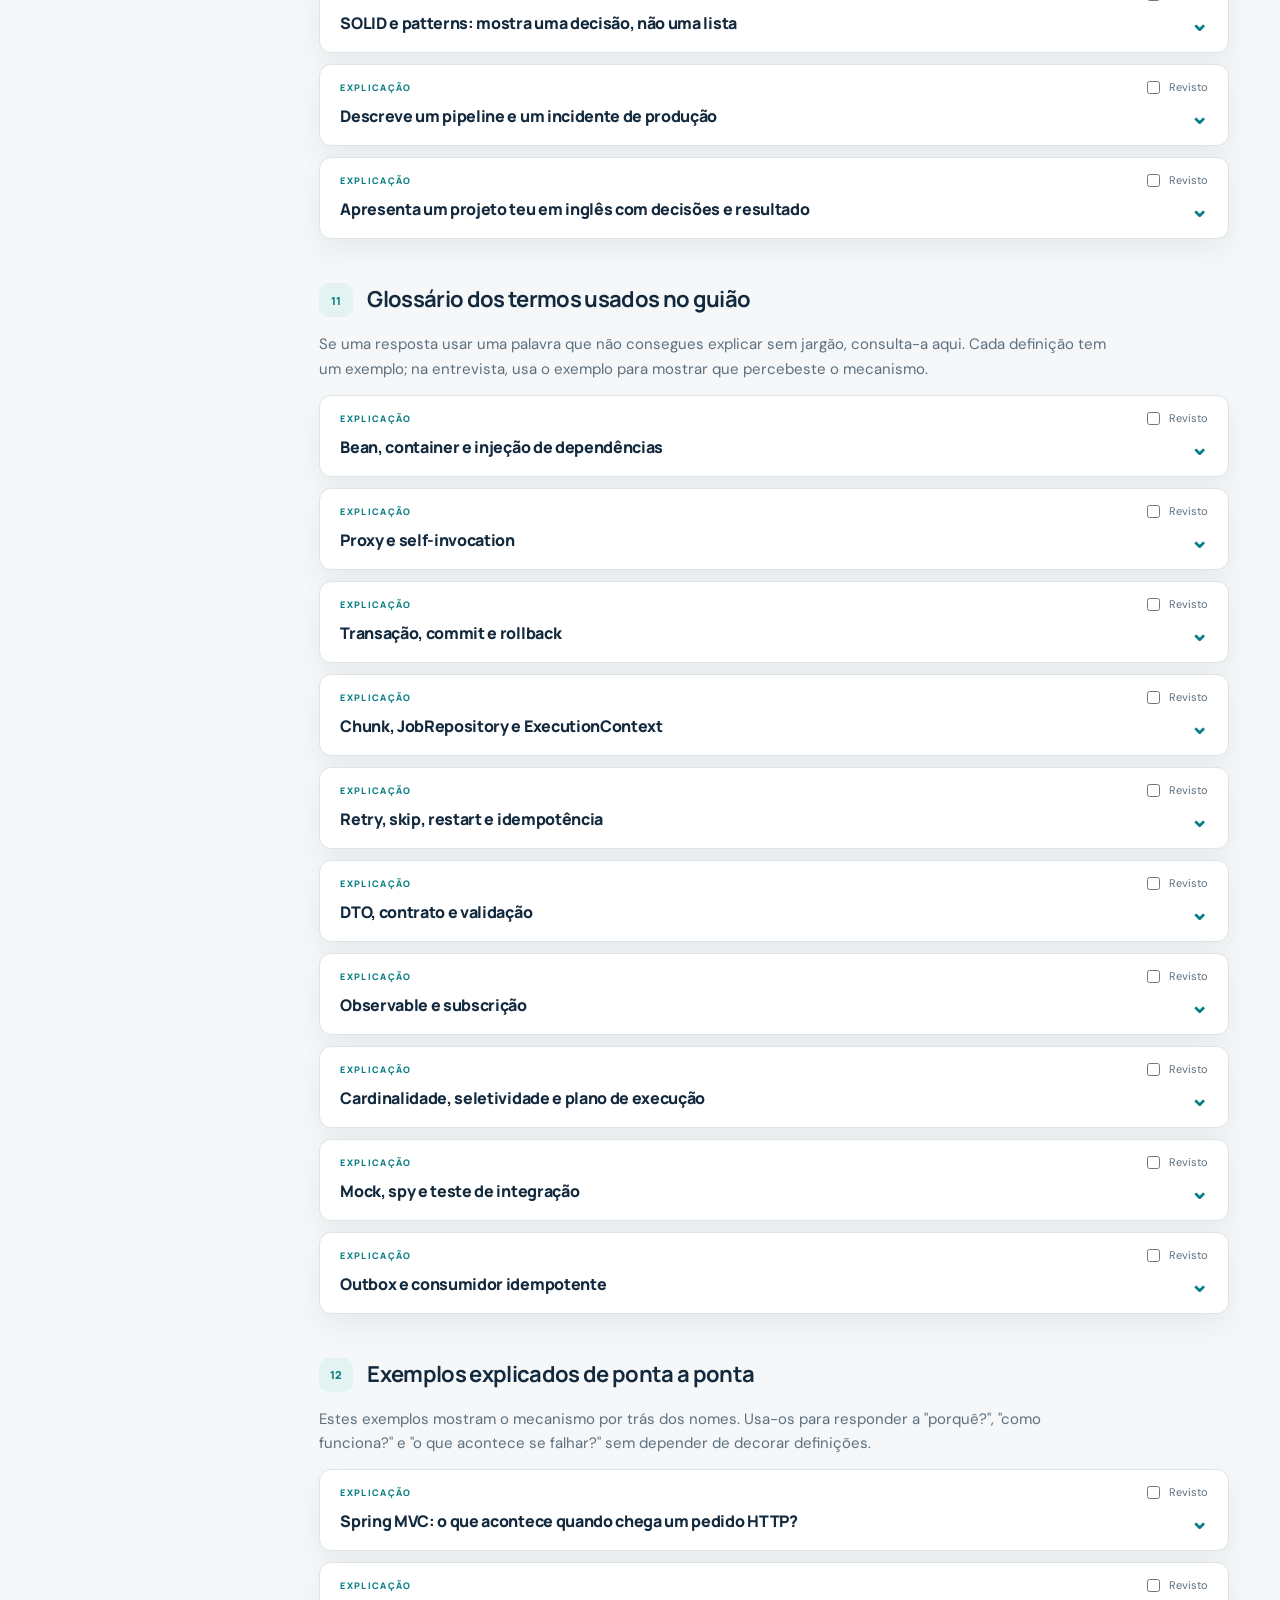
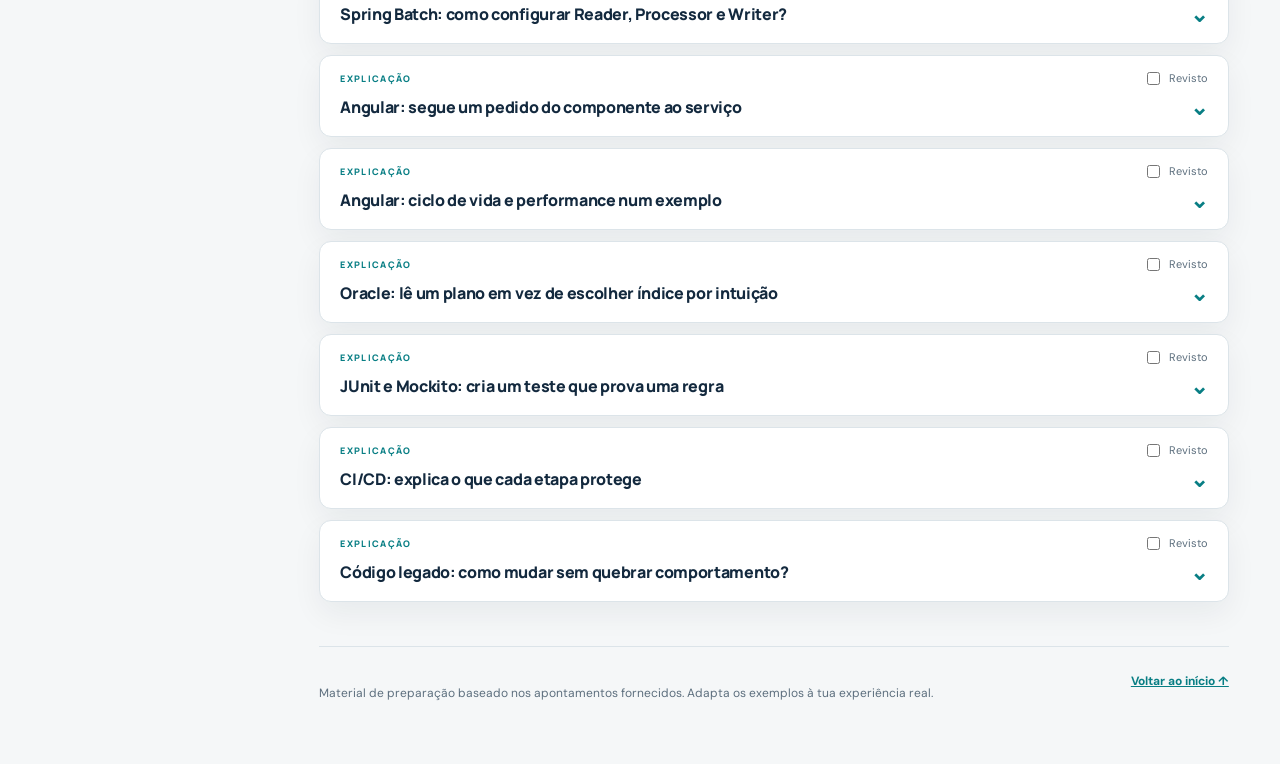
==== commit e1e51042: "Aprofundar Collections, Streams e exemplos técnicos para entrevista" ====
--- a/natixis-entrevista/index.html
+++ b/natixis-entrevista/index.html
@@ -24,6 +24,7 @@
 summary{list-style:none;cursor:pointer;display:flex;align-items:center;justify-content:space-between;gap:15px;padding:8px 20px 18px;font:800 16px Manrope;letter-spacing:-.02em}summary::-webkit-details-marker{display:none}summary:focus-visible{outline:2px solid var(--accent);outline-offset:-3px}.chevron{transition:transform .2s;color:var(--accent);font-size:22px;line-height:1}details[open] .chevron{transform:rotate(180deg)}.card-body{border-top:1px solid var(--line);padding:18px 20px 19px}.card-body p{margin:0 0 13px}.card-body p:last-child{margin-bottom:0}.card-body strong{color:var(--ink)}code{background:var(--accent-soft);color:#075b65;border-radius:4px;padding:1px 4px;font-size:.9em;overflow-wrap:anywhere}blockquote{margin:15px 0;padding:14px 17px;background:var(--accent-soft);border-left:3px solid var(--accent);border-radius:0 8px 8px 0}
 ul,ol{padding-left:23px;margin:8px 0 17px}li{padding-left:3px;margin:5px 0}.table-wrap{overflow-x:auto;margin:15px 0}table{border-collapse:collapse;min-width:600px;width:100%;font-size:12px}th,td{padding:9px 11px;text-align:left;border:1px solid var(--line);vertical-align:top}th{background:#e6f3f2}#no-results{padding:25px;border-radius:10px;background:var(--paper);text-align:center;color:var(--muted)}footer{border-top:1px solid var(--line);padding-top:25px;display:flex;justify-content:space-between;gap:20px;color:var(--muted);font-size:12px}footer a{color:var(--accent);font-weight:700}[hidden]{display:none!important}
 body.dark{--bg:#0e1b27;--paper:#172c3b;--ink:#e8f2f5;--muted:#afc4cf;--line:#2c4857;--accent:#79dacc;--accent-soft:#1d4650;--shadow:none}body.dark th{background:#234852}body.dark code{color:#a9e4dc}
+pre{overflow:auto;background:#102438;color:#e5f4f1;border-radius:9px;padding:15px 17px;margin:14px 0;line-height:1.55;tab-size:2}pre code,body.dark pre code{background:transparent;color:inherit;padding:0;font:12px/1.55 Consolas,Monaco,monospace;white-space:pre;overflow-wrap:normal}
 @media(max-width:820px){.layout{display:block}.sidebar{position:fixed;left:-285px;width:268px;z-index:10;transition:left .2s}.sidebar.show{left:0;box-shadow:0 0 0 100vmax rgba(0,0,0,.42)}.menu-toggle{display:block}.breadcrumb{margin-right:auto;margin-left:12px}.hero{margin-top:17px}.topbar{height:56px}.search kbd{display:none}}
 @media(max-width:520px){.hero{padding:29px 23px}.hero-stats{gap:14px}.toolbar{flex-direction:column}.secondary{align-self:flex-end}.chapter h2{font-size:19px}summary{font-size:14px}footer{display:block}}
 @media print{.sidebar,.topbar,.toolbar,.done-label,.chevron{display:none!important}.layout{display:block}main{max-width:none;padding:0}.hero{color:#fff;print-color-adjust:exact}.study-card{box-shadow:none}.study-card .card-body{display:block!important}}
@@ -46,7 +47,8 @@
 <a href="#8-pessoas-colaboracao-internacional-e-ingles" data-nav="8-pessoas-colaboracao-internacional-e-ingles"><span>08</span>Pessoas, colaboração internacional e inglês</a>
 <a href="#9-revisao-final-em-25-minutos" data-nav="9-revisao-final-em-25-minutos"><span>09</span>Revisão final em 25 minutos</a>
 <a href="#10-respostas-completas-para-treinar-em-voz-alta" data-nav="10-respostas-completas-para-treinar-em-voz-alta"><span>10</span>Respostas completas para treinar em voz alta</a>
-<a href="#11-glossario-dos-termos-usados-no-guiao" data-nav="11-glossario-dos-termos-usados-no-guiao"><span>11</span>Glossário dos termos usados no guião</a></nav>
+<a href="#11-glossario-dos-termos-usados-no-guiao" data-nav="11-glossario-dos-termos-usados-no-guiao"><span>11</span>Glossário dos termos usados no guião</a>
+<a href="#12-exemplos-explicados-de-ponta-a-ponta" data-nav="12-exemplos-explicados-de-ponta-a-ponta"><span>12</span>Exemplos explicados de ponta a ponta</a></nav>
       <div class="side-bottom">
         <div class="progress-label"><span>Progresso</span><strong id="progress-text">0 / 0</strong></div>
         <div class="progress-track"><div id="progress-bar"></div></div>
@@ -64,7 +66,7 @@
           <div class="hero-kicker"><span class="dot"></span> GUIÃO DE ESTUDO · ENTREVISTA TÉCNICA</div>
           <h1>Explica com clareza.<br><em>Mostra como pensas.</em></h1>
           <p>Conceitos de Java, Spring, Angular, Oracle e trabalho em equipa ligados a exemplos, riscos e validação. Lê a pergunta, responde em voz alta e só depois abre a explicação.</p>
-          <div class="hero-stats"><span><strong>11</strong> temas</span><span><strong id="total-count">0</strong> explicações</span><span><strong>25 min</strong> revisão final</span></div>
+          <div class="hero-stats"><span><strong>12</strong> temas</span><span><strong id="total-count">0</strong> explicações</span><span><strong>25 min</strong> revisão final</span></div>
         </div>
         <div class="toolbar">
           <label class="search"><span aria-hidden="true">⌕</span><input id="search" type="search" placeholder="Procurar tema ou conceito..." aria-label="Procurar no guião"><kbd>Ctrl K</kbd></label>
@@ -104,13 +106,119 @@
 <p><strong>Rollback:</strong> por defeito, o Spring reverte em <code>RuntimeException</code> e <code>Error</code>. Para uma checked exception que deve reverter, configura <code>rollbackFor</code>. Se capturas uma exceção e devolves sucesso, o proxy pode confirmar; a regra de falha tem de ser explícita. E uma transação Oracle não abrange automaticamente uma chamada REST nem a publicação JMS. Para a consistência entre base e broker, considera outbox transacional, publicação posterior e consumidor idempotente.</p>
 <p><strong>Resposta oral:</strong> “Escolho a fronteira transacional pela operação de negócio e mantenho-a curta. Verifico propagação e rollback, incluindo checked exceptions. Num fluxo que escreve na base e publica um evento, não assumo atomicidade entre os dois sistemas: trato a falha entre commit e publicação com outbox e reprocessamento idempotente.”</p>
 </div></details></article>
-<article class="study-card" data-search="java core: collections, streams, optional e exceções   hashmap  guarda pares chave-valor e oferece acesso médio próximo de constante com uma boa distribuição de hashes. não serve para mutações concorrentes sem coordenação.  concurrenthashmap  permite acesso concorrente; ainda assim, uma sequência “ler, calcular, escrever” pode não ser atómica. usa  compute ,  merge  ou uma estratégia de sincronização quando a operação composta o exigir. uma chave usada num hash map não deve mudar os campos relevantes para  equals  e  hashcode  depois de inserida.    arraylist  dá acesso eficiente por índice e inserção amortizada no fim; inserir no início desloca elementos.  linkedlist  não ganha automaticamente em inserções, pois encontrar a posição também custa. para uma fila,  arraydeque  costuma ser opção simples. explica a carga de trabalho antes de escolher a coleção.   streams permitem encadear filtro, transformação e agregação. uma stream não é necessariamente paralela; operações com efeitos colaterais partilhados dificultam o raciocínio. em montantes, usa  bigdecimal , não  double .  optional  expressa ausência no retorno e ajuda a obrigar o chamador a considerar esse caso;  of(null)  falha,  ofnullable(null)  cria um optional vazio.  orelse(funcaocara())  avalia o argumento imediatamente;  orelseget(() -&amp;gt; funcaocara())  adia a avaliação.   checked exceptions fazem parte da assinatura ou têm de ser tratadas; unchecked não impõem essa obrigação. a classificação não substitui um contrato claro: define quais falhas são recuperáveis, quais chegam ao cliente e quais exigem rollback. do java 8 em diante, podes citar lambdas, method references, streams, optional e a api de datas; se te perguntarem por versões posteriores, fala apenas do que usaste ou estudaste com segurança. ">
-<div class="card-top"><span class="eyebrow">EXPLICAÇÃO</span><label class="done-label"><input type="checkbox" data-done="java-core-collections-streams-optional-e-excecoes"><span>Revisto</span></label></div>
-<details id="java-core-collections-streams-optional-e-excecoes"><summary><span>Java core: collections, streams, Optional e exceções</span><span class="chevron" aria-hidden="true">⌄</span></summary><div class="card-body">
-<p><code>HashMap</code> guarda pares chave-valor e oferece acesso médio próximo de constante com uma boa distribuição de hashes. Não serve para mutações concorrentes sem coordenação. <code>ConcurrentHashMap</code> permite acesso concorrente; ainda assim, uma sequência “ler, calcular, escrever” pode não ser atómica. Usa <code>compute</code>, <code>merge</code> ou uma estratégia de sincronização quando a operação composta o exigir. Uma chave usada num hash map não deve mudar os campos relevantes para <code>equals</code> e <code>hashCode</code> depois de inserida.</p>
-<p><code>ArrayList</code> dá acesso eficiente por índice e inserção amortizada no fim; inserir no início desloca elementos. <code>LinkedList</code> não ganha automaticamente em inserções, pois encontrar a posição também custa. Para uma fila, <code>ArrayDeque</code> costuma ser opção simples. Explica a carga de trabalho antes de escolher a coleção.</p>
-<p>Streams permitem encadear filtro, transformação e agregação. Uma stream não é necessariamente paralela; operações com efeitos colaterais partilhados dificultam o raciocínio. Em montantes, usa <code>BigDecimal</code>, não <code>double</code>. <code>Optional</code> expressa ausência no retorno e ajuda a obrigar o chamador a considerar esse caso; <code>of(null)</code> falha, <code>ofNullable(null)</code> cria um Optional vazio. <code>orElse(funcaoCara())</code> avalia o argumento imediatamente; <code>orElseGet(() -&gt; funcaoCara())</code> adia a avaliação.</p>
-<p>Checked exceptions fazem parte da assinatura ou têm de ser tratadas; unchecked não impõem essa obrigação. A classificação não substitui um contrato claro: define quais falhas são recuperáveis, quais chegam ao cliente e quais exigem rollback. Do Java 8 em diante, podes citar lambdas, method references, streams, Optional e a API de datas; se te perguntarem por versões posteriores, fala apenas do que usaste ou estudaste com segurança.</p>
+<article class="study-card" data-search="collections: que problema resolve cada interface?  uma  collection  guarda vários objetos em memória. antes de escolher uma classe, pergunta: preciso de ordem e posições, de evitar duplicados, de procurar por chave ou de retirar elementos por ordem de chegada? as interfaces exprimem o contrato; as implementações escolhem a estrutura. normalmente declaro  list&amp;lt;movimento&amp;gt; movimentos = new arraylist&amp;lt;&amp;gt;(); : o resto do código depende de  list , e posso mudar a implementação se a necessidade mudar.        necessidade  interface e implementação habitual  o que posso fazer     sequência com ordem, duplicados e índice   list , normalmente  arraylist    add ,  get(i) ,  set(i) ,  remove , percorrer e ordenar     valores únicos   set , normalmente  hashset    add ,  contains ,  remove ;  add  devolve  false  se já existir     procurar um valor por chave   map , normalmente  hashmap    put ,  get ,  containskey ,  computeifabsent ,  merge      processar tarefas por ordem   queue / deque , normalmente  arraydeque    offer ,  poll ,  peek ; ou  addlast / removefirst          exemplo.  uma lista guarda movimentos na ordem recebida, mesmo que dois tenham o mesmo valor; um set de ids identifica duplicados; um map de  id -&amp;gt; movimento  permite consulta rápida por id; uma fila guarda tarefas pendentes. uma collection em memória não substitui persistência: depois de reiniciar o processo, os dados não estão lá. para milhões de linhas, pondera paginação, processamento em lotes ou consulta à base, em vez de carregar tudo.    resposta oral.  &amp;quot;escolho pela operação:  list  se importam ordem e índice,  set  se preciso de unicidade,  map  para acesso por chave e  queue  para processar por ordem. depois escolho uma implementação conforme ordenação, custo de leitura/escrita e concorrência.&amp;quot; ">
+<div class="card-top"><span class="eyebrow">EXPLICAÇÃO</span><label class="done-label"><input type="checkbox" data-done="collections-que-problema-resolve-cada-interface"><span>Revisto</span></label></div>
+<details id="collections-que-problema-resolve-cada-interface"><summary><span>Collections: que problema resolve cada interface?</span><span class="chevron" aria-hidden="true">⌄</span></summary><div class="card-body">
+<p>Uma <strong>collection</strong> guarda vários objetos em memória. Antes de escolher uma classe, pergunta: preciso de ordem e posições, de evitar duplicados, de procurar por chave ou de retirar elementos por ordem de chegada? As interfaces exprimem o contrato; as implementações escolhem a estrutura. Normalmente declaro <code>List&lt;Movimento&gt; movimentos = new ArrayList&lt;&gt;();</code>: o resto do código depende de <code>List</code>, e posso mudar a implementação se a necessidade mudar.</p>
+<div class="table-wrap"><table><tbody>
+<tr><th>Necessidade</th><th>Interface e implementação habitual</th><th>O que posso fazer</th></tr>
+<tr><td>Sequência com ordem, duplicados e índice</td><td><code>List</code>, normalmente <code>ArrayList</code></td><td><code>add</code>, <code>get(i)</code>, <code>set(i)</code>, <code>remove</code>, percorrer e ordenar</td></tr>
+<tr><td>Valores únicos</td><td><code>Set</code>, normalmente <code>HashSet</code></td><td><code>add</code>, <code>contains</code>, <code>remove</code>; <code>add</code> devolve <code>false</code> se já existir</td></tr>
+<tr><td>Procurar um valor por chave</td><td><code>Map</code>, normalmente <code>HashMap</code></td><td><code>put</code>, <code>get</code>, <code>containsKey</code>, <code>computeIfAbsent</code>, <code>merge</code></td></tr>
+<tr><td>Processar tarefas por ordem</td><td><code>Queue</code>/<code>Deque</code>, normalmente <code>ArrayDeque</code></td><td><code>offer</code>, <code>poll</code>, <code>peek</code>; ou <code>addLast</code>/<code>removeFirst</code></td></tr>
+</tbody></table></div>
+<p><strong>Exemplo.</strong> Uma lista guarda movimentos na ordem recebida, mesmo que dois tenham o mesmo valor; um set de IDs identifica duplicados; um map de <code>id -&gt; movimento</code> permite consulta rápida por ID; uma fila guarda tarefas pendentes. Uma collection em memória não substitui persistência: depois de reiniciar o processo, os dados não estão lá. Para milhões de linhas, pondera paginação, processamento em lotes ou consulta à base, em vez de carregar tudo.</p>
+<p><strong>Resposta oral.</strong> &quot;Escolho pela operação: <code>List</code> se importam ordem e índice, <code>Set</code> se preciso de unicidade, <code>Map</code> para acesso por chave e <code>Queue</code> para processar por ordem. Depois escolho uma implementação conforme ordenação, custo de leitura/escrita e concorrência.&quot;</p>
+</div></details></article>
+<article class="study-card" data-search="list e set: quando usar arraylist, linkedlist, hashset e treeset?   arraylist  usa um array redimensionável:  get(i)  é rápido, acrescentar no fim costuma ser barato e inserir/remover no meio desloca elementos. é a escolha habitual para listas.  linkedlist  encadeia nós: não dá acesso rápido por índice; mesmo uma inserção pode exigir percorrer a lista até à posição. não a escolho só porque &amp;quot;inserir é rápido&amp;quot;. para fila ou pilha,  arraydeque  costuma ser mais apropriada.    hashset  elimina duplicados com base em  equals  e  hashcode , sem garantir ordem de iteração.  linkedhashset  preserva a ordem de inserção.  treeset  mantém os elementos ordenados por ordem natural ou  comparator , com operações tipicamente logarítmicas. se só preciso de apresentar uma lista ordenada uma vez, também posso ordenar uma  list  sem manter um  treeset  durante todo o processamento.    list&amp;lt;string&amp;gt; nomes = new arraylist&amp;lt;&amp;gt;(list.of(&amp;quot;ana&amp;quot;, &amp;quot;ana&amp;quot;, &amp;quot;bruno&amp;quot;));
+set&amp;lt;string&amp;gt; unicos = new hashset&amp;lt;&amp;gt;(nomes); // dois nomes distintos
+deque&amp;lt;string&amp;gt; fila = new arraydeque&amp;lt;&amp;gt;();
+fila.addlast(&amp;quot;importar&amp;quot;);
+string proxima = fila.removefirst();     cuidado importante.  unicidade de objetos depende de  equals  e  hashcode . se alteras depois da inserção os campos usados nesses métodos, um  hashset  pode deixar de encontrar o objeto corretamente. numa base de dados, uma constraint  unique  continua necessária para unicidade sob concorrência; um set local não protege outras instâncias da aplicação. ">
+<div class="card-top"><span class="eyebrow">EXPLICAÇÃO</span><label class="done-label"><input type="checkbox" data-done="list-e-set-quando-usar-arraylist-linkedlist-hashset-e-treeset"><span>Revisto</span></label></div>
+<details id="list-e-set-quando-usar-arraylist-linkedlist-hashset-e-treeset"><summary><span>List e Set: quando usar ArrayList, LinkedList, HashSet e TreeSet?</span><span class="chevron" aria-hidden="true">⌄</span></summary><div class="card-body">
+<p><code>ArrayList</code> usa um array redimensionável: <code>get(i)</code> é rápido, acrescentar no fim costuma ser barato e inserir/remover no meio desloca elementos. É a escolha habitual para listas. <code>LinkedList</code> encadeia nós: não dá acesso rápido por índice; mesmo uma inserção pode exigir percorrer a lista até à posição. Não a escolho só porque &quot;inserir é rápido&quot;. Para fila ou pilha, <code>ArrayDeque</code> costuma ser mais apropriada.</p>
+<p><code>HashSet</code> elimina duplicados com base em <code>equals</code> e <code>hashCode</code>, sem garantir ordem de iteração. <code>LinkedHashSet</code> preserva a ordem de inserção. <code>TreeSet</code> mantém os elementos ordenados por ordem natural ou <code>Comparator</code>, com operações tipicamente logarítmicas. Se só preciso de apresentar uma lista ordenada uma vez, também posso ordenar uma <code>List</code> sem manter um <code>TreeSet</code> durante todo o processamento.</p>
+<pre><code class="language-java">List&lt;String&gt; nomes = new ArrayList&lt;&gt;(List.of(&quot;Ana&quot;, &quot;Ana&quot;, &quot;Bruno&quot;));
+Set&lt;String&gt; unicos = new HashSet&lt;&gt;(nomes); // dois nomes distintos
+Deque&lt;String&gt; fila = new ArrayDeque&lt;&gt;();
+fila.addLast(&quot;importar&quot;);
+String proxima = fila.removeFirst();</code></pre>
+<p><strong>Cuidado importante.</strong> Unicidade de objetos depende de <code>equals</code> e <code>hashCode</code>. Se alteras depois da inserção os campos usados nesses métodos, um <code>HashSet</code> pode deixar de encontrar o objeto corretamente. Numa base de dados, uma constraint <code>UNIQUE</code> continua necessária para unicidade sob concorrência; um set local não protege outras instâncias da aplicação.</p>
+</div></details></article>
+<article class="study-card" data-search="map: hashmap, linkedhashmap, treemap e operações úteis   map&amp;lt;k,v&amp;gt;  associa uma chave a um valor; chaves não se repetem.  hashmap  é a escolha habitual para  get  e  put  rápidos em média, sem ordem garantida.  linkedhashmap  mantém ordem de inserção (ou de acesso se configurado).  treemap  mantém chaves ordenadas e permite consultas como  firstkey  e  submap , com custo tipicamente o(log n). escolhe  treemap  quando precisas manter ordenação ou procurar intervalos de chaves, não para uma consulta simples por id.    map&amp;lt;string, integer&amp;gt; pormoeda = new hashmap&amp;lt;&amp;gt;();
+pormoeda.merge(&amp;quot;eur&amp;quot;, 1, integer::sum); // incrementa contador
+pormoeda.merge(&amp;quot;eur&amp;quot;, 1, integer::sum); // agora eur = 2
+
+map&amp;lt;string, list&amp;lt;string&amp;gt;&amp;gt; porpais = new hashmap&amp;lt;&amp;gt;();
+porpais.computeifabsent(&amp;quot;pt&amp;quot;, chave -&amp;gt; new arraylist&amp;lt;&amp;gt;()).add(&amp;quot;porto&amp;quot;);     get(chave)  pode devolver  null  tanto por ausência como por valor  null  em implementações que o aceitam;  containskey  distingue os casos.  map.of  cria um mapa não modificável e rejeita chaves ou valores nulos. uma boa chave mantém  equals  e  hashcode  estáveis enquanto está no mapa. ">
+<div class="card-top"><span class="eyebrow">EXPLICAÇÃO</span><label class="done-label"><input type="checkbox" data-done="map-hashmap-linkedhashmap-treemap-e-operacoes-uteis"><span>Revisto</span></label></div>
+<details id="map-hashmap-linkedhashmap-treemap-e-operacoes-uteis"><summary><span>Map: HashMap, LinkedHashMap, TreeMap e operações úteis</span><span class="chevron" aria-hidden="true">⌄</span></summary><div class="card-body">
+<p><code>Map&lt;K,V&gt;</code> associa uma chave a um valor; chaves não se repetem. <code>HashMap</code> é a escolha habitual para <code>get</code> e <code>put</code> rápidos em média, sem ordem garantida. <code>LinkedHashMap</code> mantém ordem de inserção (ou de acesso se configurado). <code>TreeMap</code> mantém chaves ordenadas e permite consultas como <code>firstKey</code> e <code>subMap</code>, com custo tipicamente O(log n). Escolhe <code>TreeMap</code> quando precisas manter ordenação ou procurar intervalos de chaves, não para uma consulta simples por ID.</p>
+<pre><code class="language-java">Map&lt;String, Integer&gt; porMoeda = new HashMap&lt;&gt;();
+porMoeda.merge(&quot;EUR&quot;, 1, Integer::sum); // incrementa contador
+porMoeda.merge(&quot;EUR&quot;, 1, Integer::sum); // agora EUR = 2
+
+Map&lt;String, List&lt;String&gt;&gt; porPais = new HashMap&lt;&gt;();
+porPais.computeIfAbsent(&quot;PT&quot;, chave -&gt; new ArrayList&lt;&gt;()).add(&quot;Porto&quot;);</code></pre>
+<p><code>get(chave)</code> pode devolver <code>null</code> tanto por ausência como por valor <code>null</code> em implementações que o aceitam; <code>containsKey</code> distingue os casos. <code>Map.of</code> cria um mapa não modificável e rejeita chaves ou valores nulos. Uma boa chave mantém <code>equals</code> e <code>hashCode</code> estáveis enquanto está no mapa.</p>
+</div></details></article>
+<article class="study-card" data-search="hashmap ou concurrenthashmap: o que muda com várias threads?   hashmap  não coordena alterações simultâneas. numa aplicação web, se várias threads partilham e modificam o mesmo mapa, precisas de uma estratégia de concorrência.  concurrenthashmap  permite leituras e atualizações concorrentes e disponibiliza operações atómicas por chave, como  computeifabsent ,  compute  e  merge . não aceita chaves ou valores  null .    concurrentmap&amp;lt;string, long&amp;gt; contadores = new concurrenthashmap&amp;lt;&amp;gt;();
+contadores.merge(&amp;quot;eur&amp;quot;, 1l, long::sum); // atualização por chave     pergunta de seguimento.   if (!map.containskey(id)) map.put(id, valor)  são duas operações; outra thread pode intercalar-se. usa uma operação atómica apropriada. mesmo um  concurrenthashmap  só coordena threads que partilham  essa instância ; não garante unicidade entre duas instâncias do serviço nem persiste dados. para uma transferência, o controlo decisivo pode ser uma constraint única e uma transação na base. ">
+<div class="card-top"><span class="eyebrow">EXPLICAÇÃO</span><label class="done-label"><input type="checkbox" data-done="hashmap-ou-concurrenthashmap-o-que-muda-com-varias-threads"><span>Revisto</span></label></div>
+<details id="hashmap-ou-concurrenthashmap-o-que-muda-com-varias-threads"><summary><span>HashMap ou ConcurrentHashMap: o que muda com várias threads?</span><span class="chevron" aria-hidden="true">⌄</span></summary><div class="card-body">
+<p><code>HashMap</code> não coordena alterações simultâneas. Numa aplicação web, se várias threads partilham e modificam o mesmo mapa, precisas de uma estratégia de concorrência. <code>ConcurrentHashMap</code> permite leituras e atualizações concorrentes e disponibiliza operações atómicas por chave, como <code>computeIfAbsent</code>, <code>compute</code> e <code>merge</code>. Não aceita chaves ou valores <code>null</code>.</p>
+<pre><code class="language-java">ConcurrentMap&lt;String, Long&gt; contadores = new ConcurrentHashMap&lt;&gt;();
+contadores.merge(&quot;EUR&quot;, 1L, Long::sum); // atualização por chave</code></pre>
+<p><strong>Pergunta de seguimento.</strong> <code>if (!map.containsKey(id)) map.put(id, valor)</code> são duas operações; outra thread pode intercalar-se. Usa uma operação atómica apropriada. Mesmo um <code>ConcurrentHashMap</code> só coordena threads que partilham <strong>essa instância</strong>; não garante unicidade entre duas instâncias do serviço nem persiste dados. Para uma transferência, o controlo decisivo pode ser uma constraint única e uma transação na base.</p>
+</div></details></article>
+<article class="study-card" data-search="streams: o que são e como montar um pipeline?  uma  stream  é uma forma de processar elementos de uma fonte, como uma  list , sem escrever manualmente todos os ciclos. não é outra collection: não guarda os dados. um pipeline tem  fonte  ( movimentos.stream() ), operações  intermédias  ( filter ,  map ,  sorted ) e uma operação  terminal  ( tolist ,  collect ,  count ,  findfirst ,  reduce ). as intermédias são lazy: só são executadas quando a operação terminal pede resultados. uma stream é consumida uma vez; para outro cálculo, cria outra a partir da fonte.    list&amp;lt;string&amp;gt; referencias = movimentos.stream()
+    .filter(m -&amp;gt; m.getestado() == estado.confirmado)
+    .map(movimento::getreferencia)
+    .distinct()
+    .sorted()
+    .tolist(); // java 16+; em java 8 usa collect(collectors.tolist())    aqui  filter   seleciona  confirmados,  map   transforma  cada movimento numa referência,  distinct  remove repetidos,  sorted  ordena e  tolist  produz o resultado. em java 8, usa  collect(collectors.tolist()) ;  stream.tolist()  foi introduzido depois e devolve uma lista não modificável. não confundas  map  de stream (transformação) com  map&amp;lt;k,v&amp;gt;  (estrutura chave-valor).    quando usar.  é bom para filtrar, transformar, agrupar e agregar dados já disponíveis em memória. um  for  simples pode ser mais legível quando tens muitas condições e efeitos colaterais. streams não tornam automaticamente uma consulta oracle eficiente: filtrar um milhão de linhas em java depois de carregar a tabela é pior do que filtrar e paginar no sql. ">
+<div class="card-top"><span class="eyebrow">EXPLICAÇÃO</span><label class="done-label"><input type="checkbox" data-done="streams-o-que-sao-e-como-montar-um-pipeline"><span>Revisto</span></label></div>
+<details id="streams-o-que-sao-e-como-montar-um-pipeline"><summary><span>Streams: o que são e como montar um pipeline?</span><span class="chevron" aria-hidden="true">⌄</span></summary><div class="card-body">
+<p>Uma <strong>Stream</strong> é uma forma de processar elementos de uma fonte, como uma <code>List</code>, sem escrever manualmente todos os ciclos. Não é outra collection: não guarda os dados. Um pipeline tem <strong>fonte</strong> (<code>movimentos.stream()</code>), operações <strong>intermédias</strong> (<code>filter</code>, <code>map</code>, <code>sorted</code>) e uma operação <strong>terminal</strong> (<code>toList</code>, <code>collect</code>, <code>count</code>, <code>findFirst</code>, <code>reduce</code>). As intermédias são lazy: só são executadas quando a operação terminal pede resultados. Uma stream é consumida uma vez; para outro cálculo, cria outra a partir da fonte.</p>
+<pre><code class="language-java">List&lt;String&gt; referencias = movimentos.stream()
+    .filter(m -&gt; m.getEstado() == Estado.CONFIRMADO)
+    .map(Movimento::getReferencia)
+    .distinct()
+    .sorted()
+    .toList(); // Java 16+; em Java 8 usa collect(Collectors.toList())</code></pre>
+<p>Aqui <code>filter</code> <strong>seleciona</strong> confirmados, <code>map</code> <strong>transforma</strong> cada movimento numa referência, <code>distinct</code> remove repetidos, <code>sorted</code> ordena e <code>toList</code> produz o resultado. Em Java 8, usa <code>collect(Collectors.toList())</code>; <code>Stream.toList()</code> foi introduzido depois e devolve uma lista não modificável. Não confundas <code>map</code> de Stream (transformação) com <code>Map&lt;K,V&gt;</code> (estrutura chave-valor).</p>
+<p><strong>Quando usar.</strong> É bom para filtrar, transformar, agrupar e agregar dados já disponíveis em memória. Um <code>for</code> simples pode ser mais legível quando tens muitas condições e efeitos colaterais. Streams não tornam automaticamente uma consulta Oracle eficiente: filtrar um milhão de linhas em Java depois de carregar a tabela é pior do que filtrar e paginar no SQL.</p>
+</div></details></article>
+<article class="study-card" data-search="streams: map, flatmap, collect, reduce e optional   map  cria um resultado por entrada;  flatmap  transforma uma entrada numa sequência e junta as sequências. por exemplo, uma lista de lotes, cada um com movimentos, pode ser achatada com  flatmap(lote -&amp;gt; lote.getmovimentos().stream()) .  collect  junta resultados numa lista, mapa ou agrupamento.  reduce  combina elementos num único valor.  findfirst  e  max  podem não encontrar nada, por isso devolvem  optional .    map&amp;lt;string, long&amp;gt; quantidadepormoeda = movimentos.stream()
+    .collect(collectors.groupingby(movimento::getmoeda, collectors.counting()));
+
+bigdecimal total = movimentos.stream()
+    .filter(m -&amp;gt; m.getestado() == estado.confirmado)
+    .map(movimento::getmontante)
+    .reduce(bigdecimal.zero, bigdecimal::add);
+
+optional&amp;lt;movimento&amp;gt; primeiro = movimentos.stream()
+    .filter(m -&amp;gt; m.getmontante().signum() &amp;lt; 0)
+    .findfirst();    para dinheiro, usa  bigdecimal  e controla moeda e escala; somar eur e usd sem conversão não faz sentido. trata  optional  com  ifpresent ,  map ,  orelseget  ou  orelsethrow , conforme o contrato. evita chamar  get()  sem verificar presença.  orelse(expr)  avalia  expr  imediatamente, mesmo quando há valor;  orelseget(() -&amp;gt; expr)  só avalia quando está vazio. ">
+<div class="card-top"><span class="eyebrow">EXPLICAÇÃO</span><label class="done-label"><input type="checkbox" data-done="streams-map-flatmap-collect-reduce-e-optional"><span>Revisto</span></label></div>
+<details id="streams-map-flatmap-collect-reduce-e-optional"><summary><span>Streams: map, flatMap, collect, reduce e Optional</span><span class="chevron" aria-hidden="true">⌄</span></summary><div class="card-body">
+<p><code>map</code> cria um resultado por entrada; <code>flatMap</code> transforma uma entrada numa sequência e junta as sequências. Por exemplo, uma lista de lotes, cada um com movimentos, pode ser achatada com <code>flatMap(lote -&gt; lote.getMovimentos().stream())</code>. <code>collect</code> junta resultados numa lista, mapa ou agrupamento. <code>reduce</code> combina elementos num único valor. <code>findFirst</code> e <code>max</code> podem não encontrar nada, por isso devolvem <code>Optional</code>.</p>
+<pre><code class="language-java">Map&lt;String, Long&gt; quantidadePorMoeda = movimentos.stream()
+    .collect(Collectors.groupingBy(Movimento::getMoeda, Collectors.counting()));
+
+BigDecimal total = movimentos.stream()
+    .filter(m -&gt; m.getEstado() == Estado.CONFIRMADO)
+    .map(Movimento::getMontante)
+    .reduce(BigDecimal.ZERO, BigDecimal::add);
+
+Optional&lt;Movimento&gt; primeiro = movimentos.stream()
+    .filter(m -&gt; m.getMontante().signum() &lt; 0)
+    .findFirst();</code></pre>
+<p>Para dinheiro, usa <code>BigDecimal</code> e controla moeda e escala; somar EUR e USD sem conversão não faz sentido. Trata <code>Optional</code> com <code>ifPresent</code>, <code>map</code>, <code>orElseGet</code> ou <code>orElseThrow</code>, conforme o contrato. Evita chamar <code>get()</code> sem verificar presença. <code>orElse(expr)</code> avalia <code>expr</code> imediatamente, mesmo quando há valor; <code>orElseGet(() -&gt; expr)</code> só avalia quando está vazio.</p>
+</div></details></article>
+<article class="study-card" data-search="streams paralelas e efeitos colaterais   parallelstream()  pode dividir trabalho entre threads, mas não significa &amp;quot;sempre mais rápido&amp;quot;. há custo de dividir/juntar, concorrência, pressão no pool comum e possíveis mudanças de ordem. não acrescentes a mesma lista mutável a partir de vários elementos de uma stream paralela; usa uma operação de redução/collector apropriada.  foreach  com efeitos laterais partilhados complica testes e concorrência.    exemplo de entrevista.  &amp;quot;uso streams para transformar uma coleção já em memória. primeiro filtro, depois projeto com  map  e termino com  collect  ou  reduce . evito efeitos laterais e não escolho  parallelstream  sem medir. para grandes volumes, começo por reduzir dados na base.&amp;quot; ">
+<div class="card-top"><span class="eyebrow">EXPLICAÇÃO</span><label class="done-label"><input type="checkbox" data-done="streams-paralelas-e-efeitos-colaterais"><span>Revisto</span></label></div>
+<details id="streams-paralelas-e-efeitos-colaterais"><summary><span>Streams paralelas e efeitos colaterais</span><span class="chevron" aria-hidden="true">⌄</span></summary><div class="card-body">
+<p><code>parallelStream()</code> pode dividir trabalho entre threads, mas não significa &quot;sempre mais rápido&quot;. Há custo de dividir/juntar, concorrência, pressão no pool comum e possíveis mudanças de ordem. Não acrescentes a mesma lista mutável a partir de vários elementos de uma stream paralela; usa uma operação de redução/collector apropriada. <code>forEach</code> com efeitos laterais partilhados complica testes e concorrência.</p>
+<p><strong>Exemplo de entrevista.</strong> &quot;Uso Streams para transformar uma coleção já em memória. Primeiro filtro, depois projeto com <code>map</code> e termino com <code>collect</code> ou <code>reduce</code>. Evito efeitos laterais e não escolho <code>parallelStream</code> sem medir. Para grandes volumes, começo por reduzir dados na base.&quot;</p>
+</div></details></article>
+<article class="study-card" data-search="exceções, lambdas, optional e java 8+  uma  checked exception  ( ioexception , por exemplo) tem de ser declarada ou tratada; uma  unchecked exception  ( illegalargumentexception , por exemplo) não obriga o compilador a isso. a decisão de capturar depende de conseguires recuperar ou acrescentar contexto útil; não captures só para esconder o erro. em spring, o rollback padrão de  @transactional  acontece para unchecked exceptions e  error , salvo configuração diferente.   uma  lambda  é uma função curta passada como valor, como  m -&amp;gt; m.getmontante().signum() &amp;gt; 0 ;  movimento::getmontante  é uma  method reference  para um método existente. java 8 também trouxe streams,  optional  e  java.time  ( localdate ,  instant ). usa  localdate  para uma data sem hora,  instant  para um instante na linha temporal e define fuso ao converter para hora local. em versões posteriores podes citar records e switch expressions se realmente os usaste.    resposta oral.  &amp;quot;lambdas e method references permitem passar comportamento para operações como  filter  e  map . streams compõem transformações; optional obriga a pensar na ausência de resultado; java.time melhora a modelação de datas. escolho cada recurso pela clareza do contrato e testo os casos vazios e de erro.&amp;quot; ">
+<div class="card-top"><span class="eyebrow">EXPLICAÇÃO</span><label class="done-label"><input type="checkbox" data-done="excecoes-lambdas-optional-e-java-8"><span>Revisto</span></label></div>
+<details id="excecoes-lambdas-optional-e-java-8"><summary><span>Exceções, lambdas, Optional e Java 8+</span><span class="chevron" aria-hidden="true">⌄</span></summary><div class="card-body">
+<p>Uma <strong>checked exception</strong> (<code>IOException</code>, por exemplo) tem de ser declarada ou tratada; uma <strong>unchecked exception</strong> (<code>IllegalArgumentException</code>, por exemplo) não obriga o compilador a isso. A decisão de capturar depende de conseguires recuperar ou acrescentar contexto útil; não captures só para esconder o erro. Em Spring, o rollback padrão de <code>@Transactional</code> acontece para unchecked exceptions e <code>Error</code>, salvo configuração diferente.</p>
+<p>Uma <strong>lambda</strong> é uma função curta passada como valor, como <code>m -&gt; m.getMontante().signum() &gt; 0</code>; <code>Movimento::getMontante</code> é uma <strong>method reference</strong> para um método existente. Java 8 também trouxe Streams, <code>Optional</code> e <code>java.time</code> (<code>LocalDate</code>, <code>Instant</code>). Usa <code>LocalDate</code> para uma data sem hora, <code>Instant</code> para um instante na linha temporal e define fuso ao converter para hora local. Em versões posteriores podes citar records e switch expressions se realmente os usaste.</p>
+<p><strong>Resposta oral.</strong> &quot;Lambdas e method references permitem passar comportamento para operações como <code>filter</code> e <code>map</code>. Streams compõem transformações; Optional obriga a pensar na ausência de resultado; java.time melhora a modelação de datas. Escolho cada recurso pela clareza do contrato e testo os casos vazios e de erro.&quot;</p>
 </div></details></article>
 <article class="study-card" data-search="api rest bem desenhada  começa por recursos, por exemplo  /transfers  e  /transfers/{id} .  get  lê sem alterar estado;  post  cria ou inicia;  put  substitui um recurso conhecido;  patch  altera parcialmente;  delete  remove conforme a regra.  get  é seguro e idempotente.  put  e  delete  têm semântica idempotente; uma operação  post  financeira pode precisar de uma chave de idempotência de negócio para tolerar repetição.   códigos:  200  com resposta,  201  para criação com localização do recurso,  204  sem corpo,  400  para pedido inválido,  401  sem autenticação,  403  sem permissão,  404  ausência,  409  conflito e  5xx  falha do servidor. define formato estável para erro, com código, mensagem, detalhes de validação e  correlationid ; não exponhas stack traces. pagina coleções, valida entradas e documenta versionamento e mudanças incompatíveis.    cenário sénior:  dois  post /transfers  idênticos chegam a instâncias diferentes. uma consulta  existsbyrequestid  seguida de  insert  tem race condition. a proteção real inclui identidade de negócio, restrição  unique , tratamento do conflito e comparação do payload. se o mesmo identificador vier com montante diferente, devolve conflito. um timeout do cliente não prova que o commit não aconteceu. ">
 <div class="card-top"><span class="eyebrow">EXPLICAÇÃO</span><label class="done-label"><input type="checkbox" data-done="api-rest-bem-desenhada"><span>Revisto</span></label></div>
@@ -402,6 +510,82 @@
 <div class="card-top"><span class="eyebrow">EXPLICAÇÃO</span><label class="done-label"><input type="checkbox" data-done="outbox-e-consumidor-idempotente"><span>Revisto</span></label></div>
 <details id="outbox-e-consumidor-idempotente"><summary><span>Outbox e consumidor idempotente</span><span class="chevron" aria-hidden="true">⌄</span></summary><div class="card-body">
 <p>Uma <strong>outbox</strong> é uma tabela onde gravas, na mesma transação da alteração de negócio, a intenção de publicar um evento. Um processo posterior publica os eventos pendentes e marca-os como tratados. Como a publicação pode ser repetida, o <strong>consumidor idempotente</strong> reconhece o identificador do evento e evita aplicar o mesmo efeito duas vezes.</p>
+</div></details></article>
+</section>
+<section class="chapter" id="12-exemplos-explicados-de-ponta-a-ponta" data-title="12. Exemplos explicados de ponta a ponta">
+<div class="chapter-heading"><span class="chapter-num">12</span><h2>Exemplos explicados de ponta a ponta</h2></div>
+<p>Estes exemplos mostram o mecanismo por trás dos nomes. Usa-os para responder a &quot;porquê?&quot;, &quot;como funciona?&quot; e &quot;o que acontece se falhar?&quot; sem depender de decorar definições.</p>
+<article class="study-card" data-search="spring mvc: o que acontece quando chega um pedido http?  o cliente envia, por exemplo,  get /movimentos/42 . o servidor web entrega o pedido ao spring mvc, que encontra o método do controller correspondente. o controller recebe o id, valida a forma do pedido e chama um service. o service aplica regras e consulta um repository; o resultado é convertido num dto e serializado para json. se não existir, a aplicação deve produzir um erro como 404 com contrato estável. um  @restcontroller  não é o lugar para espalhar sql ou regras complexas.    @getmapping(&amp;quot;/movimentos/{id}&amp;quot;)
+public responseentity&amp;lt;movimentodto&amp;gt; obter(@pathvariable long id) {
+    movimentodto dto = service.obter(id);
+    return responseentity.ok(dto);
+}     quando faz sentido.  é adequado para pedidos interativos com resposta relativamente rápida. para processar um ficheiro durante horas, devolvo um identificador de processamento e acompanho o estado de forma assíncrona, em vez de deixar um pedido http aberto.  resposta oral:  &amp;quot;mvc traduz http em chamadas à aplicação; boot configura e arranca o serviço; as regras ficam no service e os dados no repository.&amp;quot; ">
+<div class="card-top"><span class="eyebrow">EXPLICAÇÃO</span><label class="done-label"><input type="checkbox" data-done="spring-mvc-o-que-acontece-quando-chega-um-pedido-http"><span>Revisto</span></label></div>
+<details id="spring-mvc-o-que-acontece-quando-chega-um-pedido-http"><summary><span>Spring MVC: o que acontece quando chega um pedido HTTP?</span><span class="chevron" aria-hidden="true">⌄</span></summary><div class="card-body">
+<p>O cliente envia, por exemplo, <code>GET /movimentos/42</code>. O servidor web entrega o pedido ao Spring MVC, que encontra o método do controller correspondente. O controller recebe o ID, valida a forma do pedido e chama um service. O service aplica regras e consulta um repository; o resultado é convertido num DTO e serializado para JSON. Se não existir, a aplicação deve produzir um erro como 404 com contrato estável. Um <code>@RestController</code> não é o lugar para espalhar SQL ou regras complexas.</p>
+<pre><code class="language-java">@GetMapping(&quot;/movimentos/{id}&quot;)
+public ResponseEntity&lt;MovimentoDto&gt; obter(@PathVariable Long id) {
+    MovimentoDto dto = service.obter(id);
+    return ResponseEntity.ok(dto);
+}</code></pre>
+<p><strong>Quando faz sentido.</strong> É adequado para pedidos interativos com resposta relativamente rápida. Para processar um ficheiro durante horas, devolvo um identificador de processamento e acompanho o estado de forma assíncrona, em vez de deixar um pedido HTTP aberto. <strong>Resposta oral:</strong> &quot;MVC traduz HTTP em chamadas à aplicação; Boot configura e arranca o serviço; as regras ficam no service e os dados no repository.&quot;</p>
+</div></details></article>
+<article class="study-card" data-search="spring batch: como configurar reader, processor e writer?  o  reader  devolve o próximo item ou  null  quando a entrada acaba. pode ler csv, base de dados ou outra fonte; escolho conforme volume e necessidade de restart. o  processor  recebe um item, valida e transforma; pode devolver  null  para filtrar, mas não deve produzir efeitos externos difíceis de reverter. o  writer  recebe um chunk e escreve o resultado, muitas vezes em batch na base. o jobrepository guarda execuções e o  executioncontext  pode guardar a posição de leitura.    exemplo.  para um csv de movimentos, reader interpreta cada linha num objeto de entrada; processor valida moeda, data e montante e cria uma entidade; writer grava 100 entidades por transação. se uma linha tiver moeda desconhecida, decido com o negócio entre falhar o ficheiro e rejeitar apenas a linha. se oracle estiver temporariamente indisponível, posso repetir com limite. para restart, mantenho o ficheiro imutável e uso uma chave única por operação.    pergunta de seguimento.  &amp;quot;por que não pôr tudo num  for ?&amp;quot; um  for  pode bastar em tarefas pequenas, mas num processo grande batch fornece estrutura de steps, estado de execução, transações por chunks e opções de retoma. essa infraestrutura não elimina a necessidade de desenhar idempotência, monitorização e tratamento de dados inválidos. ">
+<div class="card-top"><span class="eyebrow">EXPLICAÇÃO</span><label class="done-label"><input type="checkbox" data-done="spring-batch-como-configurar-reader-processor-e-writer"><span>Revisto</span></label></div>
+<details id="spring-batch-como-configurar-reader-processor-e-writer"><summary><span>Spring Batch: como configurar Reader, Processor e Writer?</span><span class="chevron" aria-hidden="true">⌄</span></summary><div class="card-body">
+<p>O <strong>Reader</strong> devolve o próximo item ou <code>null</code> quando a entrada acaba. Pode ler CSV, base de dados ou outra fonte; escolho conforme volume e necessidade de restart. O <strong>Processor</strong> recebe um item, valida e transforma; pode devolver <code>null</code> para filtrar, mas não deve produzir efeitos externos difíceis de reverter. O <strong>Writer</strong> recebe um chunk e escreve o resultado, muitas vezes em batch na base. O JobRepository guarda execuções e o <code>ExecutionContext</code> pode guardar a posição de leitura.</p>
+<p><strong>Exemplo.</strong> Para um CSV de movimentos, Reader interpreta cada linha num objeto de entrada; Processor valida moeda, data e montante e cria uma entidade; Writer grava 100 entidades por transação. Se uma linha tiver moeda desconhecida, decido com o negócio entre falhar o ficheiro e rejeitar apenas a linha. Se Oracle estiver temporariamente indisponível, posso repetir com limite. Para restart, mantenho o ficheiro imutável e uso uma chave única por operação.</p>
+<p><strong>Pergunta de seguimento.</strong> &quot;Por que não pôr tudo num <code>for</code>?&quot; Um <code>for</code> pode bastar em tarefas pequenas, mas num processo grande Batch fornece estrutura de steps, estado de execução, transações por chunks e opções de retoma. Essa infraestrutura não elimina a necessidade de desenhar idempotência, monitorização e tratamento de dados inválidos.</p>
+</div></details></article>
+<article class="study-card" data-search="angular: segue um pedido do componente ao serviço  um  componente  mostra um formulário e reage a eventos. um  serviço  usa  httpclient  e pode concentrar chamadas à api. um componente pai pode passar o resultado para um filho por  @input ; o filho emite uma ação por  @output . num ecrã de pesquisa,  valuechanges  do formulário é um observable que emite termos de busca.  debouncetime  espera uma pausa na digitação;  distinctuntilchanged  evita repetição do mesmo termo;  switchmap  troca o pedido anterior pelo mais recente.    resultados$ = this.pesquisa.valuechanges.pipe(
+  debouncetime(300),
+  distinctuntilchanged(),
+  switchmap(termo =&amp;gt; this.api.pesquisar(termo ?? &amp;#x27;&amp;#x27;))
+);    o template pode usar  resultados$ | async , o que gere a subscrição desse fluxo. acrescenta estado de loading, vazio e erro. se o  catcherror  terminar o observable exterior, novas pesquisas deixam de funcionar; trata o erro do pedido interno quando queres continuar a ouvir o formulário. um guard de rota melhora a navegação, mas a autorização real continua no backend. ">
+<div class="card-top"><span class="eyebrow">EXPLICAÇÃO</span><label class="done-label"><input type="checkbox" data-done="angular-segue-um-pedido-do-componente-ao-servico"><span>Revisto</span></label></div>
+<details id="angular-segue-um-pedido-do-componente-ao-servico"><summary><span>Angular: segue um pedido do componente ao serviço</span><span class="chevron" aria-hidden="true">⌄</span></summary><div class="card-body">
+<p>Um <strong>componente</strong> mostra um formulário e reage a eventos. Um <strong>serviço</strong> usa <code>HttpClient</code> e pode concentrar chamadas à API. Um componente pai pode passar o resultado para um filho por <code>@Input</code>; o filho emite uma ação por <code>@Output</code>. Num ecrã de pesquisa, <code>valueChanges</code> do formulário é um Observable que emite termos de busca. <code>debounceTime</code> espera uma pausa na digitação; <code>distinctUntilChanged</code> evita repetição do mesmo termo; <code>switchMap</code> troca o pedido anterior pelo mais recente.</p>
+<pre><code class="language-typescript">resultados$ = this.pesquisa.valueChanges.pipe(
+  debounceTime(300),
+  distinctUntilChanged(),
+  switchMap(termo =&gt; this.api.pesquisar(termo ?? &#x27;&#x27;))
+);</code></pre>
+<p>O template pode usar <code>resultados$ | async</code>, o que gere a subscrição desse fluxo. Acrescenta estado de loading, vazio e erro. Se o <code>catchError</code> terminar o Observable exterior, novas pesquisas deixam de funcionar; trata o erro do pedido interno quando queres continuar a ouvir o formulário. Um guard de rota melhora a navegação, mas a autorização real continua no backend.</p>
+</div></details></article>
+<article class="study-card" data-search="angular: ciclo de vida e performance num exemplo  o construtor cria a instância e recebe dependências. na inicialização,  ngonchanges  pode observar o primeiro  @input  antes de  ngoninit ;  ngoninit  corre uma vez. se o pai mudar um  @input  depois,  ngonchanges  volta a correr, mas  ngoninit  não.  ngondestroy  corre antes de o componente desaparecer: limpa intervalos, listeners e subscrições manuais.  async  pipe ou  takeuntildestroyed  ajudam a gerir subscrições.    exemplo.  um filho recebe  accountid  do pai. se o id pode mudar sem recriar o filho, não basta carregar os movimentos só no  ngoninit ; reage às mudanças do input. se apresenta milhares de linhas, pagina no servidor, usa uma chave estável em  trackby / track  e mede renderização e rede.  onpush  reduz verificações, mas atualizar propriedades de um objeto mutável sem mudar a referência pode não produzir a atualização esperada no modelo habitual de inputs. ">
+<div class="card-top"><span class="eyebrow">EXPLICAÇÃO</span><label class="done-label"><input type="checkbox" data-done="angular-ciclo-de-vida-e-performance-num-exemplo"><span>Revisto</span></label></div>
+<details id="angular-ciclo-de-vida-e-performance-num-exemplo"><summary><span>Angular: ciclo de vida e performance num exemplo</span><span class="chevron" aria-hidden="true">⌄</span></summary><div class="card-body">
+<p>O construtor cria a instância e recebe dependências. Na inicialização, <code>ngOnChanges</code> pode observar o primeiro <code>@Input</code> antes de <code>ngOnInit</code>; <code>ngOnInit</code> corre uma vez. Se o pai mudar um <code>@Input</code> depois, <code>ngOnChanges</code> volta a correr, mas <code>ngOnInit</code> não. <code>ngOnDestroy</code> corre antes de o componente desaparecer: limpa intervalos, listeners e subscrições manuais. <code>async</code> pipe ou <code>takeUntilDestroyed</code> ajudam a gerir subscrições.</p>
+<p><strong>Exemplo.</strong> Um filho recebe <code>accountId</code> do pai. Se o ID pode mudar sem recriar o filho, não basta carregar os movimentos só no <code>ngOnInit</code>; reage às mudanças do input. Se apresenta milhares de linhas, pagina no servidor, usa uma chave estável em <code>trackBy</code>/<code>track</code> e mede renderização e rede. <code>OnPush</code> reduz verificações, mas atualizar propriedades de um objeto mutável sem mudar a referência pode não produzir a atualização esperada no modelo habitual de inputs.</p>
+</div></details></article>
+<article class="study-card" data-search="oracle: lê um plano em vez de escolher índice por intuição  uma query lenta pode gastar tempo em leitura de linhas, ordenação, joins, espera por lock ou transporte de resultados. reproduz com parâmetros e volume reais. no plano executado, segue a ordem efetiva das operações e compara  linhas estimadas  com  linhas observadas . se o otimizador esperava 10 linhas e recebeu 500 000, pode ter escolhido um método de join ou acesso inadequado. verifica estatísticas, filtros, tipos dos binds e conversões implícitas antes de criar índice.    exemplo.  uma pesquisa por  trunc(data_movimento) = :dia  aplica função à coluna. um intervalo  data_movimento &amp;gt;= :inicio and data_movimento &amp;lt; :fim  permite avaliar um índice convencional sobre a data, se a seletividade compensar. um índice acelera algumas leituras, mas ocupa espaço e aumenta trabalho em cada escrita. um full table scan é razoável quando lês grande parte da tabela. a conclusão vem de medir tempo, leituras e impacto nas escritas antes e depois. ">
+<div class="card-top"><span class="eyebrow">EXPLICAÇÃO</span><label class="done-label"><input type="checkbox" data-done="oracle-le-um-plano-em-vez-de-escolher-indice-por-intuicao"><span>Revisto</span></label></div>
+<details id="oracle-le-um-plano-em-vez-de-escolher-indice-por-intuicao"><summary><span>Oracle: lê um plano em vez de escolher índice por intuição</span><span class="chevron" aria-hidden="true">⌄</span></summary><div class="card-body">
+<p>Uma query lenta pode gastar tempo em leitura de linhas, ordenação, joins, espera por lock ou transporte de resultados. Reproduz com parâmetros e volume reais. No plano executado, segue a ordem efetiva das operações e compara <strong>linhas estimadas</strong> com <strong>linhas observadas</strong>. Se o otimizador esperava 10 linhas e recebeu 500 000, pode ter escolhido um método de join ou acesso inadequado. Verifica estatísticas, filtros, tipos dos binds e conversões implícitas antes de criar índice.</p>
+<p><strong>Exemplo.</strong> Uma pesquisa por <code>TRUNC(data_movimento) = :dia</code> aplica função à coluna. Um intervalo <code>data_movimento &gt;= :inicio AND data_movimento &lt; :fim</code> permite avaliar um índice convencional sobre a data, se a seletividade compensar. Um índice acelera algumas leituras, mas ocupa espaço e aumenta trabalho em cada escrita. Um full table scan é razoável quando lês grande parte da tabela. A conclusão vem de medir tempo, leituras e impacto nas escritas antes e depois.</p>
+</div></details></article>
+<article class="study-card" data-search="junit e mockito: cria um teste que prova uma regra  suponhamos que um service só aprova transferências com montante positivo e conta autorizada. um teste unitário constrói o service com um  mock  do repository, prepara a resposta desse mock, chama o método e verifica o resultado e a gravação. outro teste envia montante inválido e verifica que nenhuma gravação acontece. isto verifica comportamento; não precisas de testar um getter trivial nem cada linha privada.    when(repository.findbyid(42l)).thenreturn(optional.of(conta));
+service.transferir(42l, new bigdecimal(&amp;quot;10.00&amp;quot;));
+verify(repository).save(any(transferencia.class));    este teste não prova que o mapeamento jpa ou a constraint única funciona. para isso precisas de teste de integração com uma base adequada. um  spy  executa métodos reais salvo substituições configuradas; por isso pode trazer efeitos inesperados e não é a primeira escolha. cobertura ajuda a localizar lacunas, mas o valor está nos cenários críticos: limites, falhas, rollback e concorrência. ">
+<div class="card-top"><span class="eyebrow">EXPLICAÇÃO</span><label class="done-label"><input type="checkbox" data-done="junit-e-mockito-cria-um-teste-que-prova-uma-regra"><span>Revisto</span></label></div>
+<details id="junit-e-mockito-cria-um-teste-que-prova-uma-regra"><summary><span>JUnit e Mockito: cria um teste que prova uma regra</span><span class="chevron" aria-hidden="true">⌄</span></summary><div class="card-body">
+<p>Suponhamos que um service só aprova transferências com montante positivo e conta autorizada. Um teste unitário constrói o service com um <strong>mock</strong> do repository, prepara a resposta desse mock, chama o método e verifica o resultado e a gravação. Outro teste envia montante inválido e verifica que nenhuma gravação acontece. Isto verifica comportamento; não precisas de testar um getter trivial nem cada linha privada.</p>
+<pre><code class="language-java">when(repository.findById(42L)).thenReturn(Optional.of(conta));
+service.transferir(42L, new BigDecimal(&quot;10.00&quot;));
+verify(repository).save(any(Transferencia.class));</code></pre>
+<p>Este teste não prova que o mapeamento JPA ou a constraint única funciona. Para isso precisas de teste de integração com uma base adequada. Um <strong>spy</strong> executa métodos reais salvo substituições configuradas; por isso pode trazer efeitos inesperados e não é a primeira escolha. Cobertura ajuda a localizar lacunas, mas o valor está nos cenários críticos: limites, falhas, rollback e concorrência.</p>
+</div></details></article>
+<article class="study-card" data-search="ci/cd: explica o que cada etapa protege   integração contínua  executa verificações frequentes após alterações: compilar deteta erros de tipo; testes detetam regressões; análise estática sinaliza problemas; empacotar cria o artefacto que será instalado.  entrega/deploy contínuo  promove esse mesmo artefacto por ambientes, com configuração externa, verificações de saúde e possibilidade de rollback. em maven, o  pom.xml  declara dependências e fases do build; no frontend, o build angular produz recursos estáticos.    resposta de entrevista.  &amp;quot;num merge request, o pipeline compila backend e frontend, executa testes e valida qualidade. se passar, gera um artefacto versionado; depois fazemos deploy e smoke tests no ambiente seguinte. acompanhei logs e métricas após deploy e tinha um procedimento de rollback. no meu último projeto, as ferramentas concretas eram [preencher com as reais].&amp;quot; não atribuas a ti uma etapa que não operaste. ">
+<div class="card-top"><span class="eyebrow">EXPLICAÇÃO</span><label class="done-label"><input type="checkbox" data-done="ci-cd-explica-o-que-cada-etapa-protege"><span>Revisto</span></label></div>
+<details id="ci-cd-explica-o-que-cada-etapa-protege"><summary><span>CI/CD: explica o que cada etapa protege</span><span class="chevron" aria-hidden="true">⌄</span></summary><div class="card-body">
+<p><strong>Integração contínua</strong> executa verificações frequentes após alterações: compilar deteta erros de tipo; testes detetam regressões; análise estática sinaliza problemas; empacotar cria o artefacto que será instalado. <strong>Entrega/deploy contínuo</strong> promove esse mesmo artefacto por ambientes, com configuração externa, verificações de saúde e possibilidade de rollback. Em Maven, o <code>pom.xml</code> declara dependências e fases do build; no frontend, o build Angular produz recursos estáticos.</p>
+<p><strong>Resposta de entrevista.</strong> &quot;Num merge request, o pipeline compila backend e frontend, executa testes e valida qualidade. Se passar, gera um artefacto versionado; depois fazemos deploy e smoke tests no ambiente seguinte. Acompanhei logs e métricas após deploy e tinha um procedimento de rollback. No meu último projeto, as ferramentas concretas eram [preencher com as reais].&quot; Não atribuas a ti uma etapa que não operaste.</p>
+</div></details></article>
+<article class="study-card" data-search="código legado: como mudar sem quebrar comportamento?  primeiro identifica entradas, saídas, integrações e casos que os utilizadores dependem, mesmo que o código seja feio. cria testes de caracterização para documentar o comportamento atual. depois isola uma pequena alteração atrás de uma interface ou de uma função, adiciona o novo caso, testa regressões e observa em ambiente de validação. se a alteração afeta dados, planeia migração compatível e rollback.    exemplo.  para acrescentar um novo formato de ficheiro, não reescrevo de uma vez todo o importador. separo parser de validação e persistência; testo o formato antigo com ficheiros representativos; introduzo o novo parser por seleção explícita; comparo contagens e erros em ambos. num code review, explico a intenção, os riscos e os testes para que outro developer consiga verificar a mudança. ">
+<div class="card-top"><span class="eyebrow">EXPLICAÇÃO</span><label class="done-label"><input type="checkbox" data-done="codigo-legado-como-mudar-sem-quebrar-comportamento"><span>Revisto</span></label></div>
+<details id="codigo-legado-como-mudar-sem-quebrar-comportamento"><summary><span>Código legado: como mudar sem quebrar comportamento?</span><span class="chevron" aria-hidden="true">⌄</span></summary><div class="card-body">
+<p>Primeiro identifica entradas, saídas, integrações e casos que os utilizadores dependem, mesmo que o código seja feio. Cria testes de caracterização para documentar o comportamento atual. Depois isola uma pequena alteração atrás de uma interface ou de uma função, adiciona o novo caso, testa regressões e observa em ambiente de validação. Se a alteração afeta dados, planeia migração compatível e rollback.</p>
+<p><strong>Exemplo.</strong> Para acrescentar um novo formato de ficheiro, não reescrevo de uma vez todo o importador. Separo parser de validação e persistência; testo o formato antigo com ficheiros representativos; introduzo o novo parser por seleção explícita; comparo contagens e erros em ambos. Num code review, explico a intenção, os riscos e os testes para que outro developer consiga verificar a mudança.</p>
 </div></details></article>
 </section>
         <footer><p>Material de preparação baseado nos apontamentos fornecidos. Adapta os exemplos à tua experiência real.</p><a href="#conteudo">Voltar ao início ↑</a></footer>
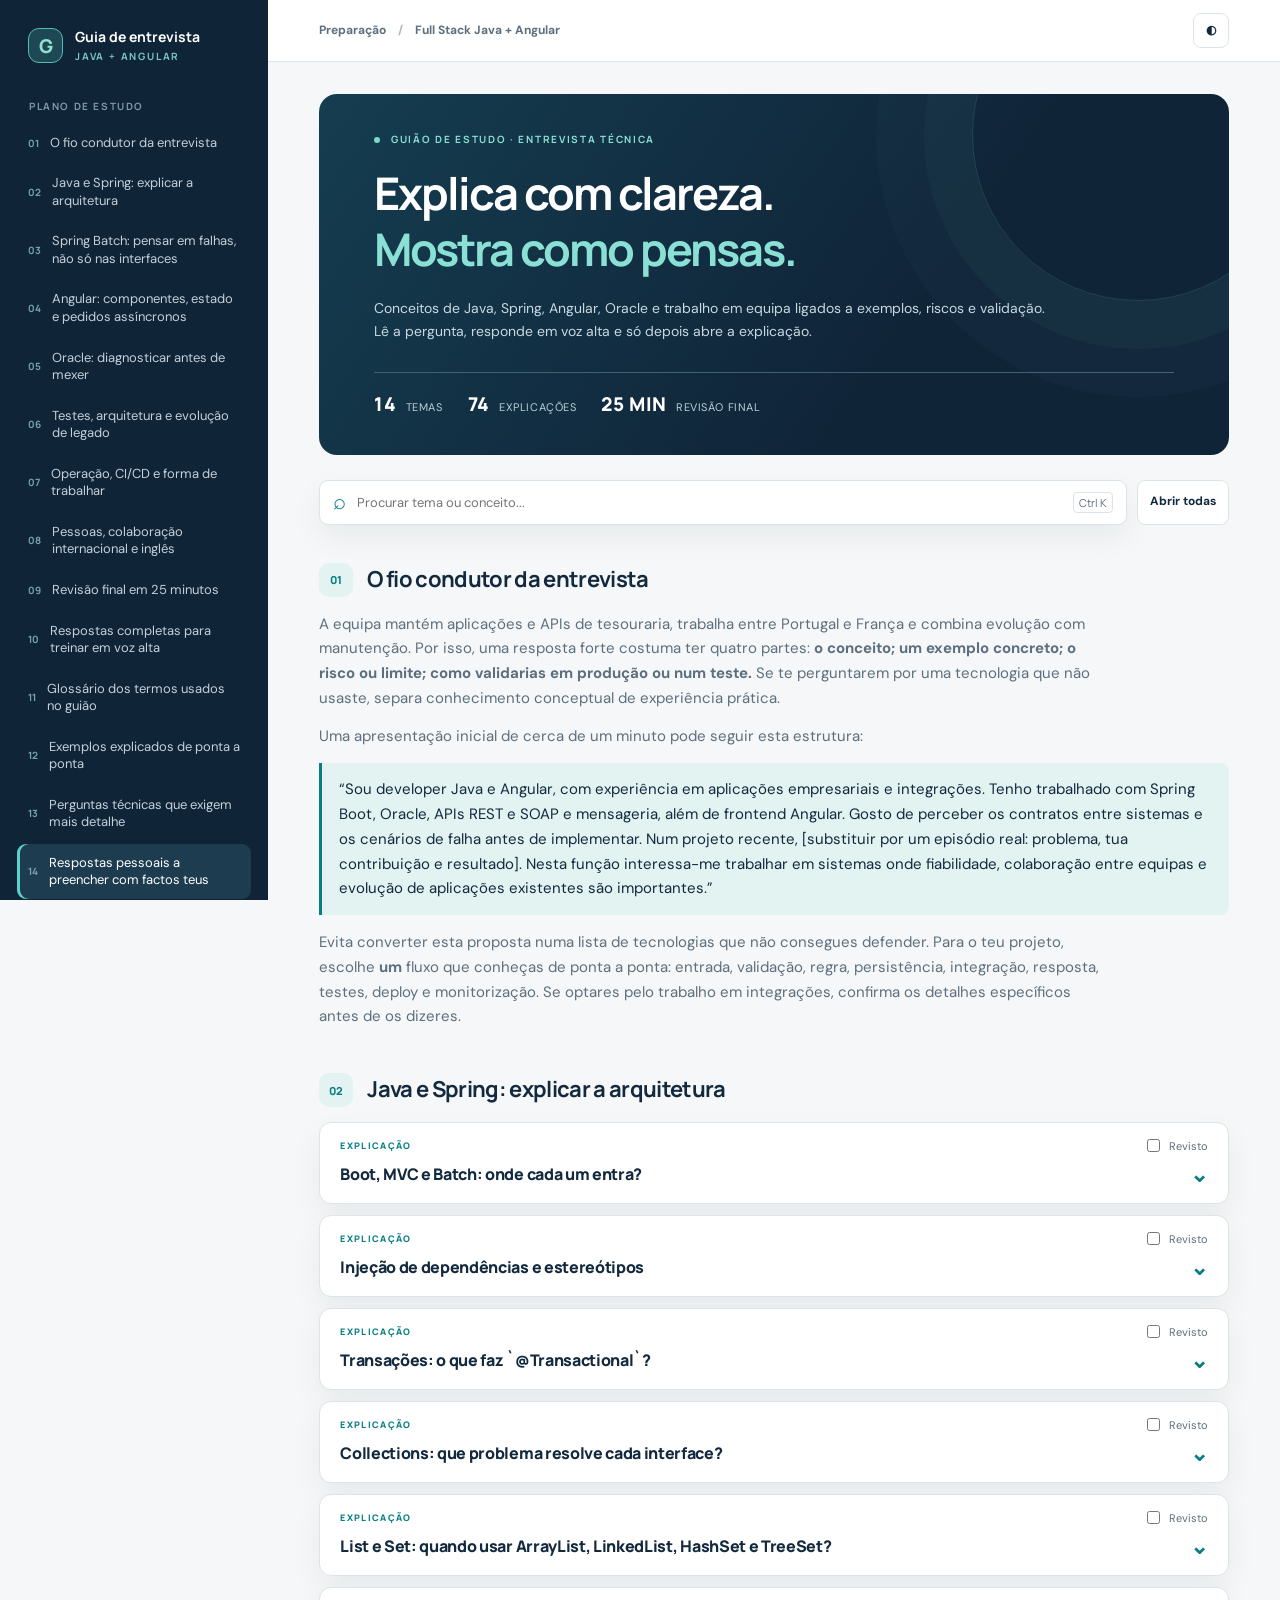
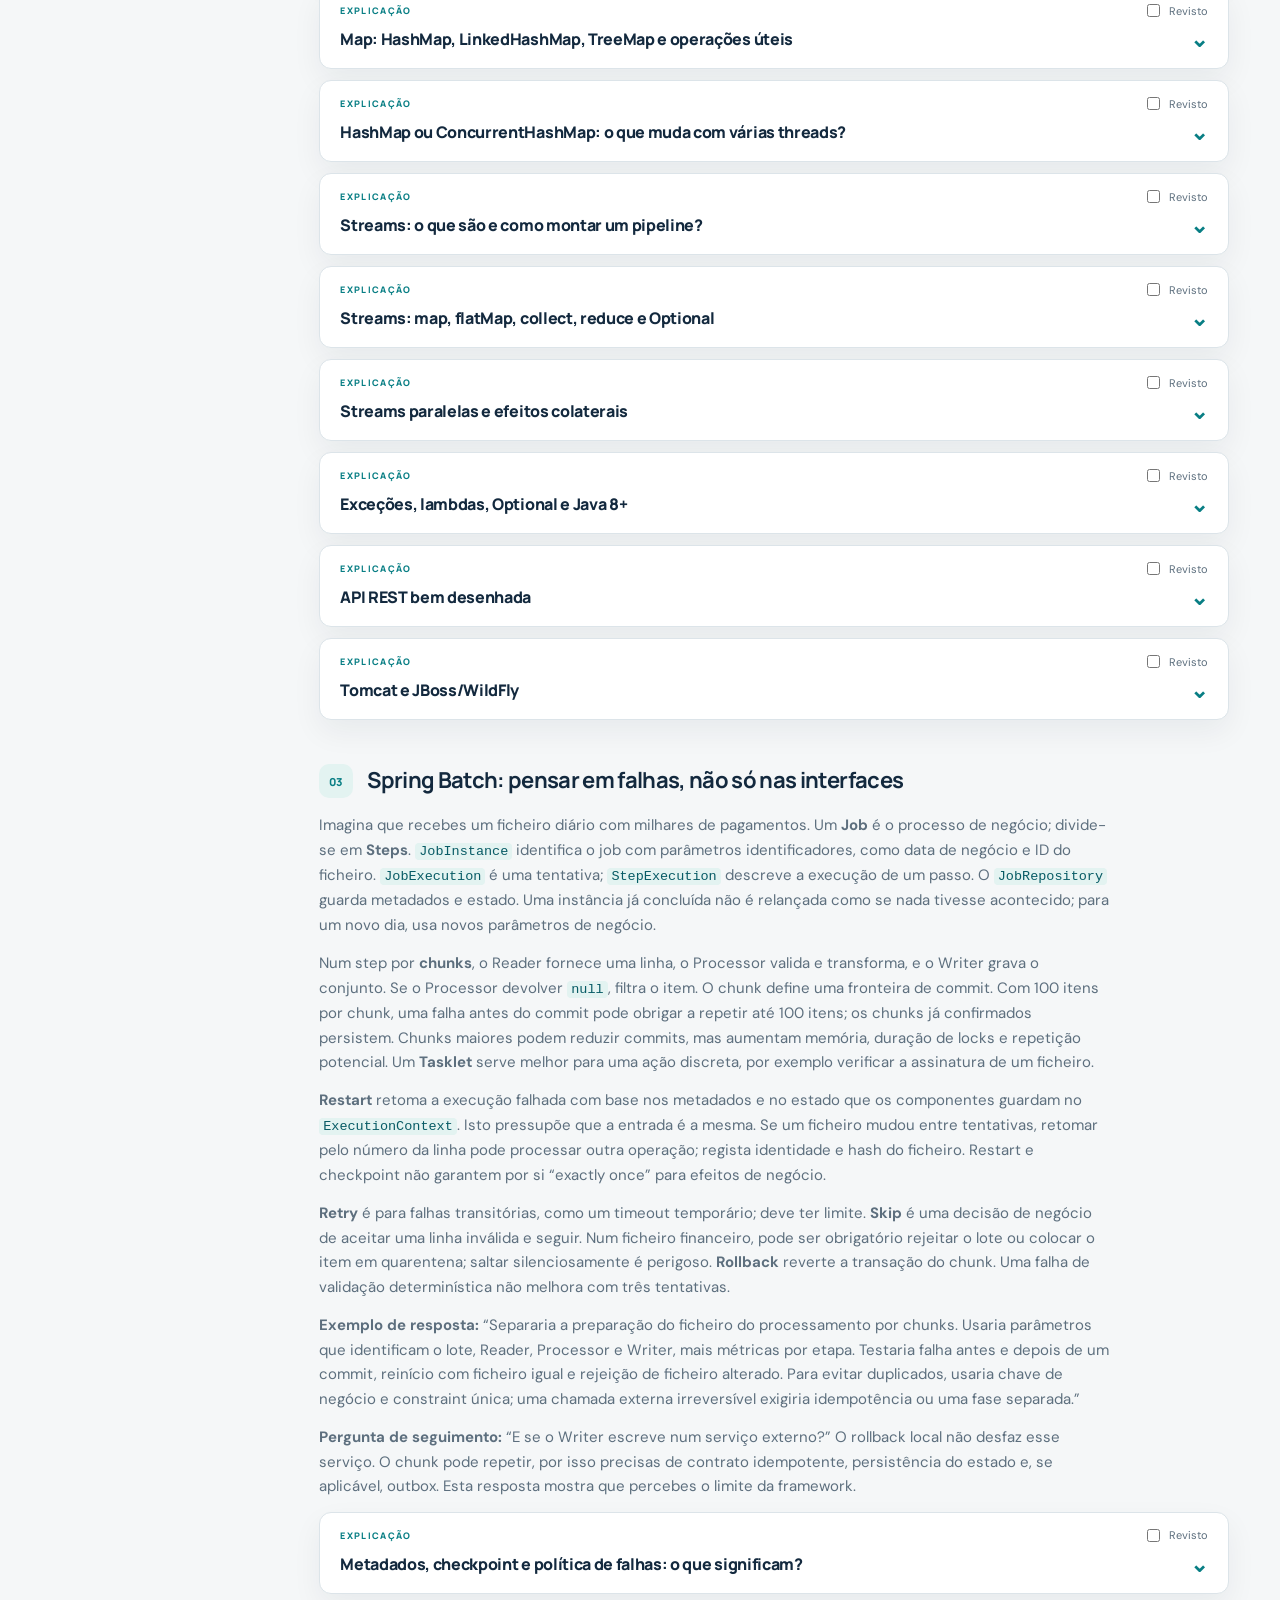
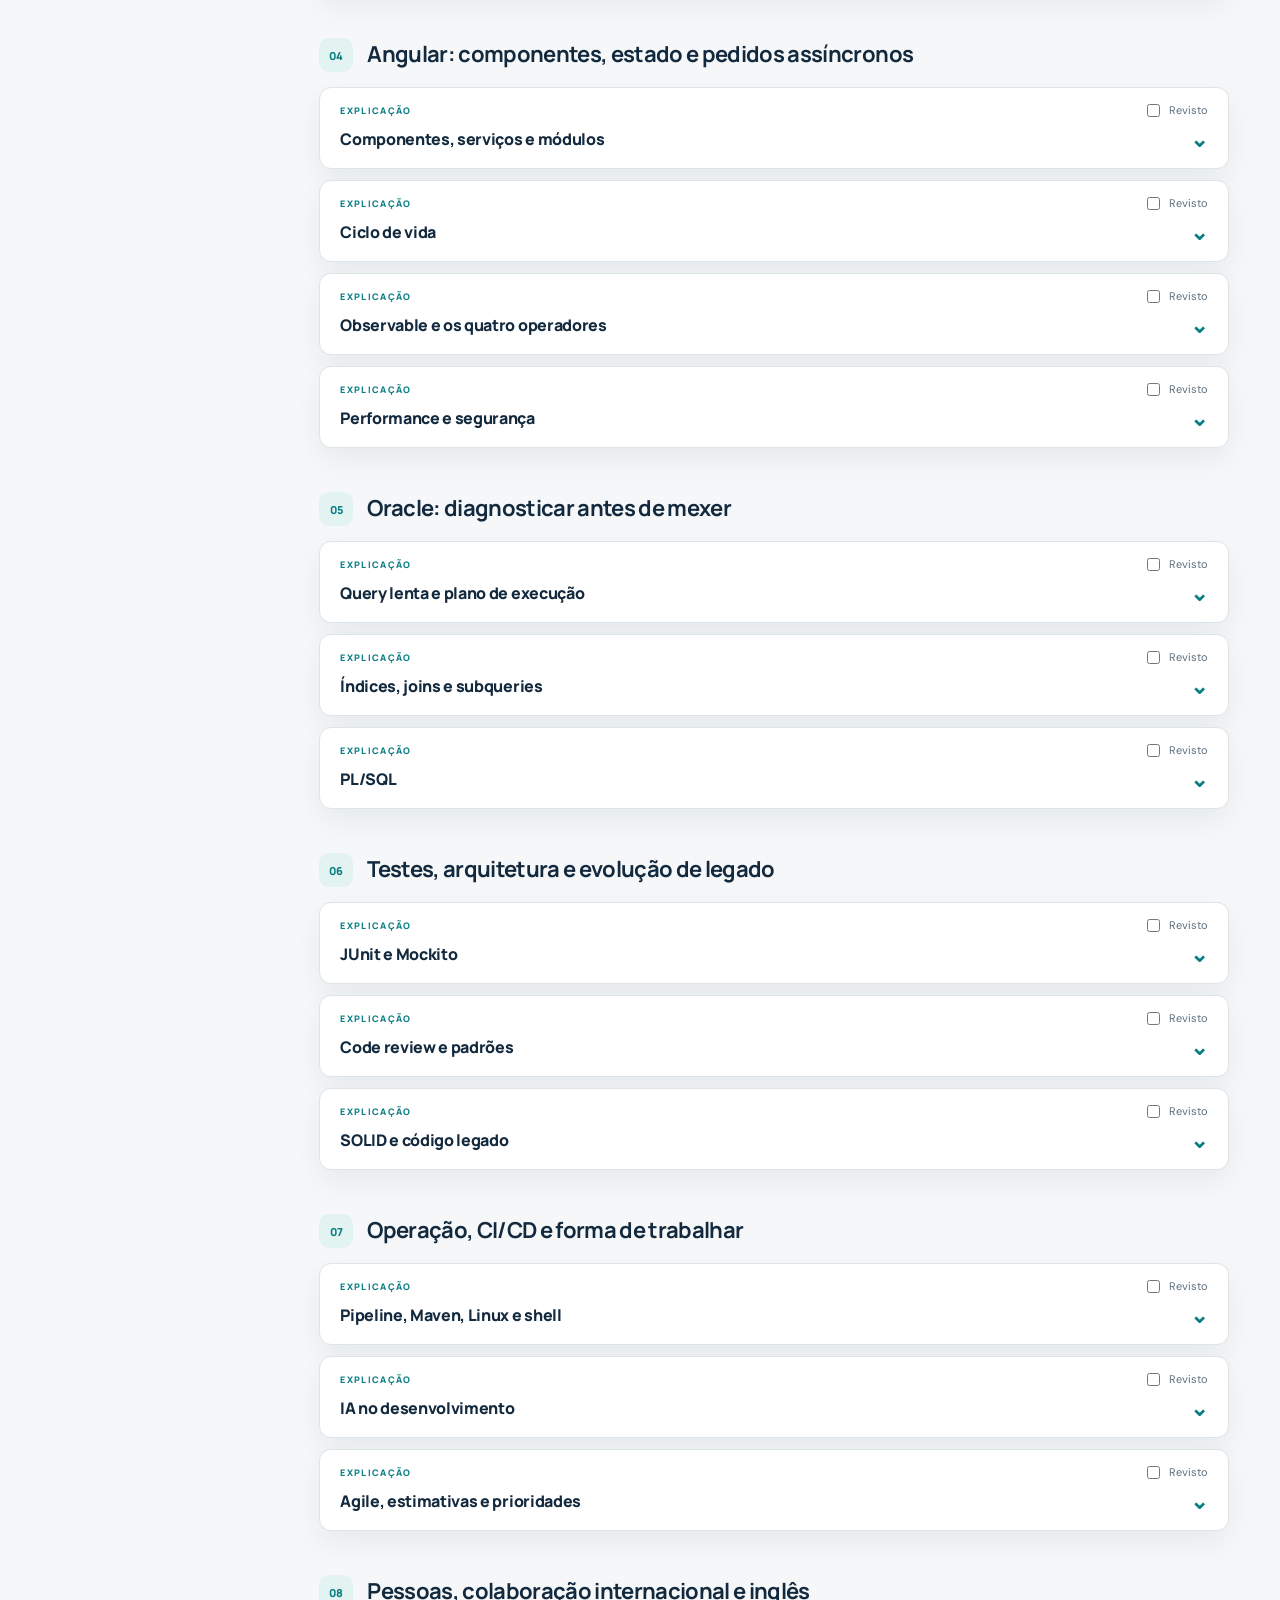
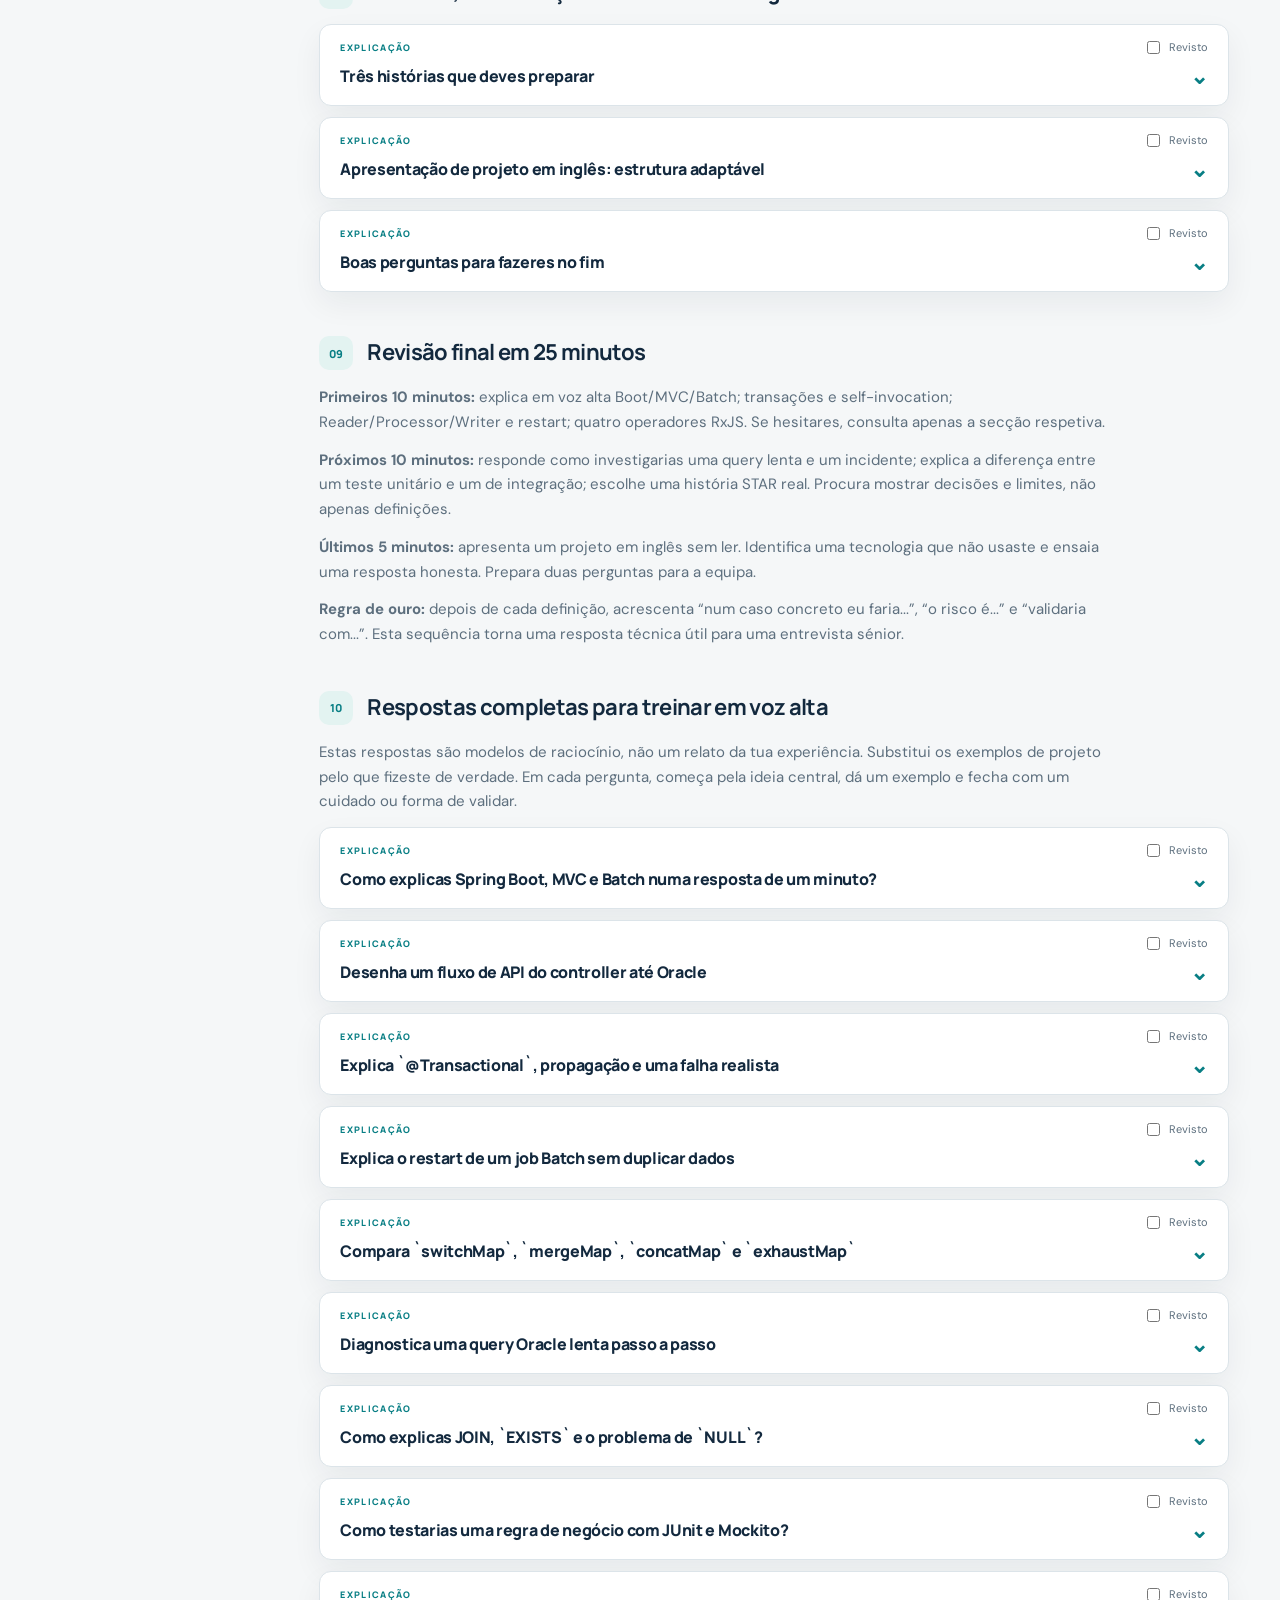
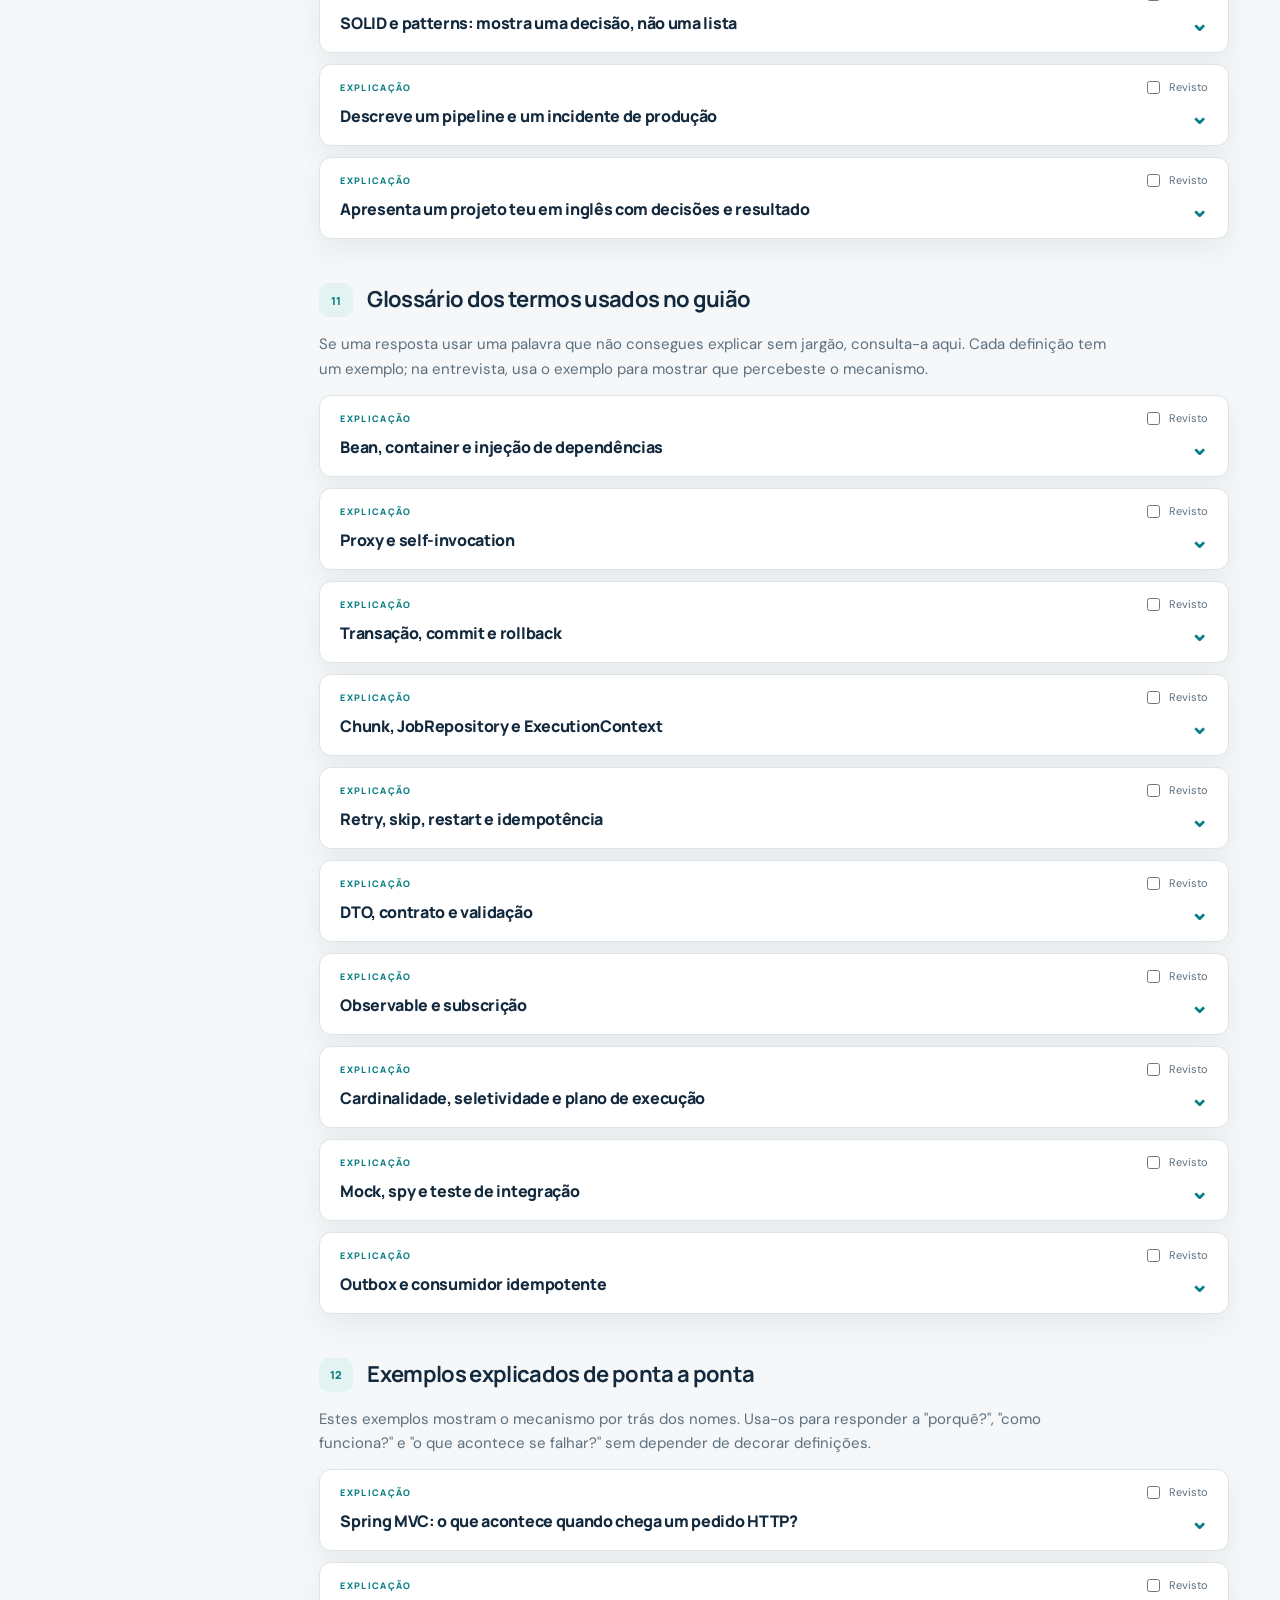
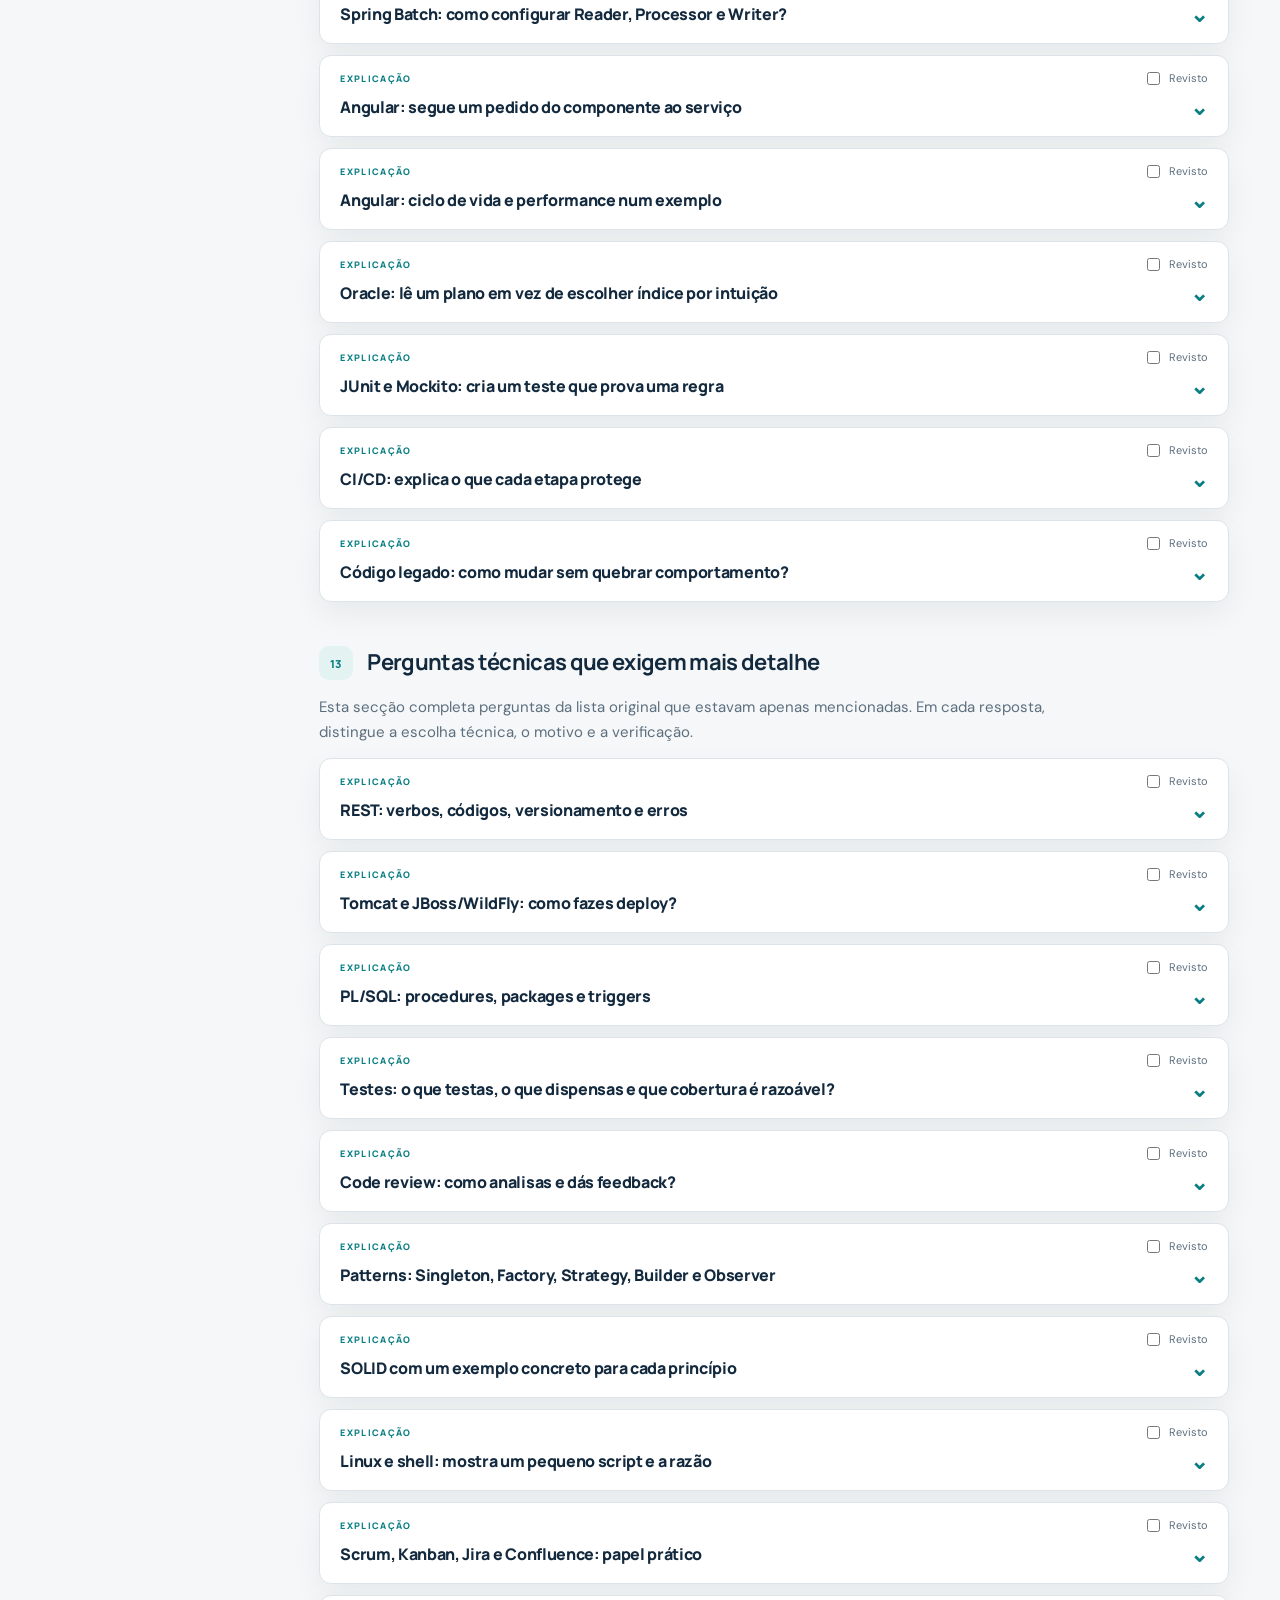
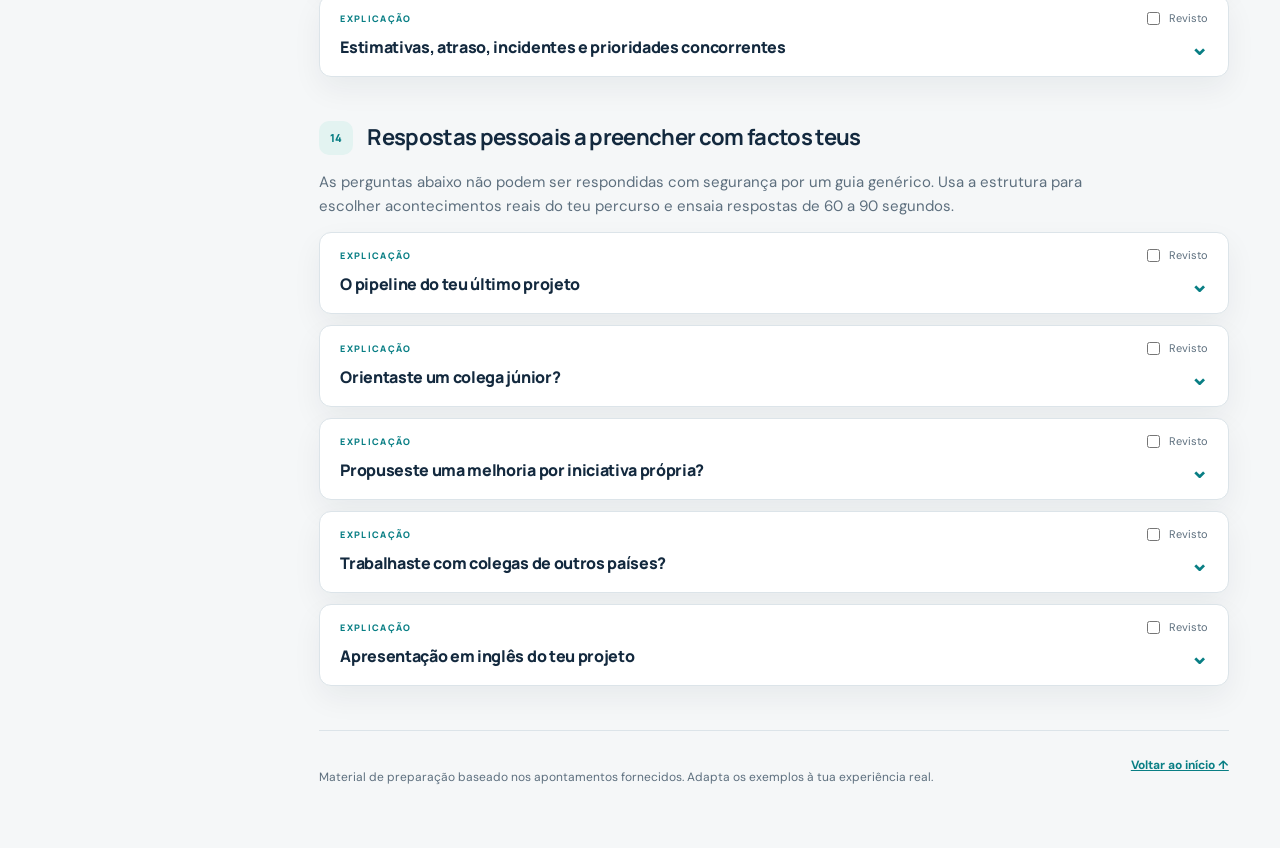
==== commit 08546f45: "Completar cobertura das perguntas da entrevista Natixis" ====
--- a/natixis-entrevista/index.html
+++ b/natixis-entrevista/index.html
@@ -48,7 +48,9 @@
 <a href="#9-revisao-final-em-25-minutos" data-nav="9-revisao-final-em-25-minutos"><span>09</span>Revisão final em 25 minutos</a>
 <a href="#10-respostas-completas-para-treinar-em-voz-alta" data-nav="10-respostas-completas-para-treinar-em-voz-alta"><span>10</span>Respostas completas para treinar em voz alta</a>
 <a href="#11-glossario-dos-termos-usados-no-guiao" data-nav="11-glossario-dos-termos-usados-no-guiao"><span>11</span>Glossário dos termos usados no guião</a>
-<a href="#12-exemplos-explicados-de-ponta-a-ponta" data-nav="12-exemplos-explicados-de-ponta-a-ponta"><span>12</span>Exemplos explicados de ponta a ponta</a></nav>
+<a href="#12-exemplos-explicados-de-ponta-a-ponta" data-nav="12-exemplos-explicados-de-ponta-a-ponta"><span>12</span>Exemplos explicados de ponta a ponta</a>
+<a href="#13-perguntas-tecnicas-que-exigem-mais-detalhe" data-nav="13-perguntas-tecnicas-que-exigem-mais-detalhe"><span>13</span>Perguntas técnicas que exigem mais detalhe</a>
+<a href="#14-respostas-pessoais-a-preencher-com-factos-teus" data-nav="14-respostas-pessoais-a-preencher-com-factos-teus"><span>14</span>Respostas pessoais a preencher com factos teus</a></nav>
       <div class="side-bottom">
         <div class="progress-label"><span>Progresso</span><strong id="progress-text">0 / 0</strong></div>
         <div class="progress-track"><div id="progress-bar"></div></div>
@@ -66,7 +68,7 @@
           <div class="hero-kicker"><span class="dot"></span> GUIÃO DE ESTUDO · ENTREVISTA TÉCNICA</div>
           <h1>Explica com clareza.<br><em>Mostra como pensas.</em></h1>
           <p>Conceitos de Java, Spring, Angular, Oracle e trabalho em equipa ligados a exemplos, riscos e validação. Lê a pergunta, responde em voz alta e só depois abre a explicação.</p>
-          <div class="hero-stats"><span><strong>12</strong> temas</span><span><strong id="total-count">0</strong> explicações</span><span><strong>25 min</strong> revisão final</span></div>
+          <div class="hero-stats"><span><strong>14</strong> temas</span><span><strong id="total-count">0</strong> explicações</span><span><strong>25 min</strong> revisão final</span></div>
         </div>
         <div class="toolbar">
           <label class="search"><span aria-hidden="true">⌕</span><input id="search" type="search" placeholder="Procurar tema ou conceito..." aria-label="Procurar no guião"><kbd>Ctrl K</kbd></label>
@@ -586,6 +588,111 @@
 <details id="codigo-legado-como-mudar-sem-quebrar-comportamento"><summary><span>Código legado: como mudar sem quebrar comportamento?</span><span class="chevron" aria-hidden="true">⌄</span></summary><div class="card-body">
 <p>Primeiro identifica entradas, saídas, integrações e casos que os utilizadores dependem, mesmo que o código seja feio. Cria testes de caracterização para documentar o comportamento atual. Depois isola uma pequena alteração atrás de uma interface ou de uma função, adiciona o novo caso, testa regressões e observa em ambiente de validação. Se a alteração afeta dados, planeia migração compatível e rollback.</p>
 <p><strong>Exemplo.</strong> Para acrescentar um novo formato de ficheiro, não reescrevo de uma vez todo o importador. Separo parser de validação e persistência; testo o formato antigo com ficheiros representativos; introduzo o novo parser por seleção explícita; comparo contagens e erros em ambos. Num code review, explico a intenção, os riscos e os testes para que outro developer consiga verificar a mudança.</p>
+</div></details></article>
+</section>
+<section class="chapter" id="13-perguntas-tecnicas-que-exigem-mais-detalhe" data-title="13. Perguntas técnicas que exigem mais detalhe">
+<div class="chapter-heading"><span class="chapter-num">13</span><h2>Perguntas técnicas que exigem mais detalhe</h2></div>
+<p>Esta secção completa perguntas da lista original que estavam apenas mencionadas. Em cada resposta, distingue a escolha técnica, o motivo e a verificação.</p>
+<article class="study-card" data-search="rest: verbos, códigos, versionamento e erros   desenho.  começa por recursos:  /transfers  para coleção e  /transfers/{id}  para um recurso.  get  consulta sem alterar estado;  post  cria ou inicia uma operação;  put  substitui o estado de um recurso conhecido;  patch  altera apenas campos indicados;  delete  remove ou desativa conforme o contrato.  get  deve ser seguro;  put  e  delete  têm semântica idempotente. para um  post  financeiro, uma chave de idempotência evita duplicar o efeito após timeout e repetição.    códigos.   200  devolve representação,  201  indica criação e pode incluir  location ,  204  não tem corpo.  400  indica pedido inválido,  401  falta de autenticação,  403  falta de permissão,  404  recurso ausente,  409  conflito de estado e  5xx  falha do servidor. um erro estável pode ter  code ,  message , detalhes de campo e  correlationid ; não exponhas stack trace nem dados sensíveis.    versionamento.  primeiro tenta evoluir de modo compatível, por exemplo acrescentar um campo opcional. uma alteração incompatível pode precisar de  /api/v2/...  ou de uma versão por media type/header, conforme a política da equipa. mantém uma janela de migração, documenta diferenças, testa consumidores e define retirada da versão anterior. versionar não substitui compatibilidade: clientes antigos podem continuar ativos.    resposta oral.  &amp;quot;defino recursos e contratos, escolho métodos e códigos pela semântica, valido entrada, padronizo erros e paginação. em operações críticas trato repetição com idempotência. para mudanças incompatíveis, publico nova versão e planeio migração dos consumidores.&amp;quot; ">
+<div class="card-top"><span class="eyebrow">EXPLICAÇÃO</span><label class="done-label"><input type="checkbox" data-done="rest-verbos-codigos-versionamento-e-erros"><span>Revisto</span></label></div>
+<details id="rest-verbos-codigos-versionamento-e-erros"><summary><span>REST: verbos, códigos, versionamento e erros</span><span class="chevron" aria-hidden="true">⌄</span></summary><div class="card-body">
+<p><strong>Desenho.</strong> Começa por recursos: <code>/transfers</code> para coleção e <code>/transfers/{id}</code> para um recurso. <code>GET</code> consulta sem alterar estado; <code>POST</code> cria ou inicia uma operação; <code>PUT</code> substitui o estado de um recurso conhecido; <code>PATCH</code> altera apenas campos indicados; <code>DELETE</code> remove ou desativa conforme o contrato. <code>GET</code> deve ser seguro; <code>PUT</code> e <code>DELETE</code> têm semântica idempotente. Para um <code>POST</code> financeiro, uma chave de idempotência evita duplicar o efeito após timeout e repetição.</p>
+<p><strong>Códigos.</strong> <code>200</code> devolve representação, <code>201</code> indica criação e pode incluir <code>Location</code>, <code>204</code> não tem corpo. <code>400</code> indica pedido inválido, <code>401</code> falta de autenticação, <code>403</code> falta de permissão, <code>404</code> recurso ausente, <code>409</code> conflito de estado e <code>5xx</code> falha do servidor. Um erro estável pode ter <code>code</code>, <code>message</code>, detalhes de campo e <code>correlationId</code>; não exponhas stack trace nem dados sensíveis.</p>
+<p><strong>Versionamento.</strong> Primeiro tenta evoluir de modo compatível, por exemplo acrescentar um campo opcional. Uma alteração incompatível pode precisar de <code>/api/v2/...</code> ou de uma versão por media type/header, conforme a política da equipa. Mantém uma janela de migração, documenta diferenças, testa consumidores e define retirada da versão anterior. Versionar não substitui compatibilidade: clientes antigos podem continuar ativos.</p>
+<p><strong>Resposta oral.</strong> &quot;Defino recursos e contratos, escolho métodos e códigos pela semântica, valido entrada, padronizo erros e paginação. Em operações críticas trato repetição com idempotência. Para mudanças incompatíveis, publico nova versão e planeio migração dos consumidores.&quot;</p>
+</div></details></article>
+<article class="study-card" data-search="tomcat e jboss/wildfly: como fazes deploy?   tomcat  é principalmente um servlet container. uma aplicação empacotada em war pode ser colocada no diretório  webapps  ou enviada pelo manager, segundo a configuração. confirma nome/context path, variáveis, datasource e logs de arranque. em spring boot, uma alternativa frequente é jar executável com tomcat embebido, sem instalar o war num tomcat externo.    jboss/wildfly  é servidor de aplicações com serviços jakarta ee e gestão de recursos. em modo standalone, podes fazer deploy do war/ear pela management cli ou consola; no domínio gerido, associas o artefacto a server groups. datasources, módulos, segurança e conflitos entre bibliotecas da aplicação e do servidor exigem atenção. o procedimento exato depende da versão e do ambiente.    resposta oral.  &amp;quot;empacoto a aplicação, valido configuração por ambiente e recursos externos, publico o artefacto pelo mecanismo do servidor, verifico startup, health check e logs, faço smoke test e mantenho um plano de rollback. em tomcat penso em war e contexto web; em wildfly também verifico recursos geridos pelo servidor e server groups.&amp;quot; ">
+<div class="card-top"><span class="eyebrow">EXPLICAÇÃO</span><label class="done-label"><input type="checkbox" data-done="tomcat-e-jboss-wildfly-como-fazes-deploy"><span>Revisto</span></label></div>
+<details id="tomcat-e-jboss-wildfly-como-fazes-deploy"><summary><span>Tomcat e JBoss/WildFly: como fazes deploy?</span><span class="chevron" aria-hidden="true">⌄</span></summary><div class="card-body">
+<p><strong>Tomcat</strong> é principalmente um servlet container. Uma aplicação empacotada em WAR pode ser colocada no diretório <code>webapps</code> ou enviada pelo Manager, segundo a configuração. Confirma nome/context path, variáveis, datasource e logs de arranque. Em Spring Boot, uma alternativa frequente é JAR executável com Tomcat embebido, sem instalar o WAR num Tomcat externo.</p>
+<p><strong>JBoss/WildFly</strong> é servidor de aplicações com serviços Jakarta EE e gestão de recursos. Em modo standalone, podes fazer deploy do WAR/EAR pela management CLI ou consola; no domínio gerido, associas o artefacto a server groups. Datasources, módulos, segurança e conflitos entre bibliotecas da aplicação e do servidor exigem atenção. O procedimento exato depende da versão e do ambiente.</p>
+<p><strong>Resposta oral.</strong> &quot;Empacoto a aplicação, valido configuração por ambiente e recursos externos, publico o artefacto pelo mecanismo do servidor, verifico startup, health check e logs, faço smoke test e mantenho um plano de rollback. Em Tomcat penso em WAR e contexto web; em WildFly também verifico recursos geridos pelo servidor e server groups.&quot;</p>
+</div></details></article>
+<article class="study-card" data-search="pl/sql: procedures, packages e triggers  uma  procedure  é uma rotina na base chamada explicitamente pela aplicação ou por outra rotina. pode reunir sql e regras próximas dos dados; parâmetros  in ,  out  e  in out  trocam valores. um  package  agrupa interface e implementação de rotinas relacionadas. uma  trigger  corre automaticamente quando ocorre o evento configurado, por exemplo  insert  ou  update  numa tabela, antes ou depois da instrução, por linha ou por instrução.    exemplo.  uma procedure calcula e grava resultados de reconciliação em lote. uma trigger pode registar uma alteração numa tabela de auditoria, se essa decisão for adequada ao projeto. prefere constraints para invariantes simples que a base já garante. triggers com efeitos escondidos complicam diagnóstico e desempenho; uma procedure que faz  commit  internamente pode contrariar a fronteira transacional do chamador spring.    resposta honesta.  &amp;quot;a minha experiência foi [escrever/chamar/analisar] procedures. com triggers, [o que fiz realmente]. ao rever uma rotina, verifico parâmetros, transação, exceções, plano sql e efeitos laterais.&amp;quot; não troques conhecimento conceptual por experiência que não tiveste. ">
+<div class="card-top"><span class="eyebrow">EXPLICAÇÃO</span><label class="done-label"><input type="checkbox" data-done="pl-sql-procedures-packages-e-triggers"><span>Revisto</span></label></div>
+<details id="pl-sql-procedures-packages-e-triggers"><summary><span>PL/SQL: procedures, packages e triggers</span><span class="chevron" aria-hidden="true">⌄</span></summary><div class="card-body">
+<p>Uma <strong>procedure</strong> é uma rotina na base chamada explicitamente pela aplicação ou por outra rotina. Pode reunir SQL e regras próximas dos dados; parâmetros <code>IN</code>, <code>OUT</code> e <code>IN OUT</code> trocam valores. Um <strong>package</strong> agrupa interface e implementação de rotinas relacionadas. Uma <strong>trigger</strong> corre automaticamente quando ocorre o evento configurado, por exemplo <code>INSERT</code> ou <code>UPDATE</code> numa tabela, antes ou depois da instrução, por linha ou por instrução.</p>
+<p><strong>Exemplo.</strong> Uma procedure calcula e grava resultados de reconciliação em lote. Uma trigger pode registar uma alteração numa tabela de auditoria, se essa decisão for adequada ao projeto. Prefere constraints para invariantes simples que a base já garante. Triggers com efeitos escondidos complicam diagnóstico e desempenho; uma procedure que faz <code>COMMIT</code> internamente pode contrariar a fronteira transacional do chamador Spring.</p>
+<p><strong>Resposta honesta.</strong> &quot;A minha experiência foi [escrever/chamar/analisar] procedures. Com triggers, [o que fiz realmente]. Ao rever uma rotina, verifico parâmetros, transação, exceções, plano SQL e efeitos laterais.&quot; Não troques conhecimento conceptual por experiência que não tiveste.</p>
+</div></details></article>
+<article class="study-card" data-search="testes: o que testas, o que dispensas e que cobertura é razoável?  testa  comportamentos e riscos : regra de negócio, limites, entradas inválidas, ausência de dados, repetição, concorrência, rollback e contratos de integração. unitários rápidos isolam lógica; integração verifica sql, mapeamento, transação e configuração; testes de api validam contrato http. não invistas em testar getters triviais, implementações privadas linha a linha ou mocks que apenas reproduzem o código: esses testes passam mesmo quando o requisito está errado.   não existe percentagem universal. uma meta da equipa, como 70% ou 80% para código novo, pode ser útil como sinal, mas 100% de linhas executadas não garante bons cenários. uma regra financeira crítica merece mais casos do que uma classe simples de apresentação.  resposta oral:  &amp;quot;uso cobertura para encontrar pontos cegos, mas avalio principalmente os caminhos críticos e casos de falha; explico as exceções ao gate com base no risco.&amp;quot; ">
+<div class="card-top"><span class="eyebrow">EXPLICAÇÃO</span><label class="done-label"><input type="checkbox" data-done="testes-o-que-testas-o-que-dispensas-e-que-cobertura-e-razoavel"><span>Revisto</span></label></div>
+<details id="testes-o-que-testas-o-que-dispensas-e-que-cobertura-e-razoavel"><summary><span>Testes: o que testas, o que dispensas e que cobertura é razoável?</span><span class="chevron" aria-hidden="true">⌄</span></summary><div class="card-body">
+<p>Testa <strong>comportamentos e riscos</strong>: regra de negócio, limites, entradas inválidas, ausência de dados, repetição, concorrência, rollback e contratos de integração. Unitários rápidos isolam lógica; integração verifica SQL, mapeamento, transação e configuração; testes de API validam contrato HTTP. Não invistas em testar getters triviais, implementações privadas linha a linha ou mocks que apenas reproduzem o código: esses testes passam mesmo quando o requisito está errado.</p>
+<p>Não existe percentagem universal. Uma meta da equipa, como 70% ou 80% para código novo, pode ser útil como sinal, mas 100% de linhas executadas não garante bons cenários. Uma regra financeira crítica merece mais casos do que uma classe simples de apresentação. <strong>Resposta oral:</strong> &quot;Uso cobertura para encontrar pontos cegos, mas avalio principalmente os caminhos críticos e casos de falha; explico as exceções ao gate com base no risco.&quot;</p>
+</div></details></article>
+<article class="study-card" data-search="code review: como analisas e dás feedback?  lê o ticket e a intenção, executa ou entende os testes e percorre o fluxo. procura correção funcional, casos limite, segurança e autorização, transações, concorrência, desempenho, legibilidade, compatibilidade de api e schema, logs e capacidade de rollback. não te limites a estilo, que um formatter pode automatizar.    exemplo de feedback.  em vez de &amp;quot;isto está errado&amp;quot;, diz: &amp;quot;se dois pedidos com o mesmo id chegarem em paralelo, ambos podem passar pelo  exists ; podemos acrescentar constraint  unique  e testar o conflito?&amp;quot; indica impacto e uma alternativa. classifica o que bloqueia merge e o que é sugestão. se há desacordo, pede contexto e decide pelos requisitos ou por um pequeno teste. ">
+<div class="card-top"><span class="eyebrow">EXPLICAÇÃO</span><label class="done-label"><input type="checkbox" data-done="code-review-como-analisas-e-das-feedback"><span>Revisto</span></label></div>
+<details id="code-review-como-analisas-e-das-feedback"><summary><span>Code review: como analisas e dás feedback?</span><span class="chevron" aria-hidden="true">⌄</span></summary><div class="card-body">
+<p>Lê o ticket e a intenção, executa ou entende os testes e percorre o fluxo. Procura correção funcional, casos limite, segurança e autorização, transações, concorrência, desempenho, legibilidade, compatibilidade de API e schema, logs e capacidade de rollback. Não te limites a estilo, que um formatter pode automatizar.</p>
+<p><strong>Exemplo de feedback.</strong> Em vez de &quot;isto está errado&quot;, diz: &quot;Se dois pedidos com o mesmo ID chegarem em paralelo, ambos podem passar pelo <code>exists</code>; podemos acrescentar constraint <code>UNIQUE</code> e testar o conflito?&quot; Indica impacto e uma alternativa. Classifica o que bloqueia merge e o que é sugestão. Se há desacordo, pede contexto e decide pelos requisitos ou por um pequeno teste.</p>
+</div></details></article>
+<article class="study-card" data-search="patterns: singleton, factory, strategy, builder e observer   singleton  assegura uma instância num escopo. um bean spring singleton é uma instância por container por defeito; evita guardar nele estado mutável de um pedido, porque várias threads o podem usar.  factory  escolhe/cria uma implementação, por exemplo parser csv ou xml conforme o tipo de ficheiro; concentra a decisão de criação.    strategy  encapsula algoritmos substituíveis, por exemplo políticas de comissão por produto; o fluxo usa uma interface e recebe a estratégia apropriada.  builder  torna clara a criação de um objeto com muitos campos opcionais ou combinações; não é necessário para um dto de dois campos.  observer  permite que vários interessados reajam a um evento, como notificar monitorização após uma mudança; num broker distribuído pensa também em duplicados, ordem e falhas.    resposta oral.  &amp;quot;usei [pattern verdadeiro] porque [variação ou problema]. isso permitiu [efeito verificável]. não escolho um pattern só pelo nome: comparo a complexidade extra com a mudança que preciso de suportar.&amp;quot; ">
+<div class="card-top"><span class="eyebrow">EXPLICAÇÃO</span><label class="done-label"><input type="checkbox" data-done="patterns-singleton-factory-strategy-builder-e-observer"><span>Revisto</span></label></div>
+<details id="patterns-singleton-factory-strategy-builder-e-observer"><summary><span>Patterns: Singleton, Factory, Strategy, Builder e Observer</span><span class="chevron" aria-hidden="true">⌄</span></summary><div class="card-body">
+<p><strong>Singleton</strong> assegura uma instância num escopo. Um bean Spring singleton é uma instância por container por defeito; evita guardar nele estado mutável de um pedido, porque várias threads o podem usar. <strong>Factory</strong> escolhe/cria uma implementação, por exemplo parser CSV ou XML conforme o tipo de ficheiro; concentra a decisão de criação.</p>
+<p><strong>Strategy</strong> encapsula algoritmos substituíveis, por exemplo políticas de comissão por produto; o fluxo usa uma interface e recebe a estratégia apropriada. <strong>Builder</strong> torna clara a criação de um objeto com muitos campos opcionais ou combinações; não é necessário para um DTO de dois campos. <strong>Observer</strong> permite que vários interessados reajam a um evento, como notificar monitorização após uma mudança; num broker distribuído pensa também em duplicados, ordem e falhas.</p>
+<p><strong>Resposta oral.</strong> &quot;Usei [pattern verdadeiro] porque [variação ou problema]. Isso permitiu [efeito verificável]. Não escolho um pattern só pelo nome: comparo a complexidade extra com a mudança que preciso de suportar.&quot;</p>
+</div></details></article>
+<article class="study-card" data-search="solid com um exemplo concreto para cada princípio   s — responsabilidade única:  separa parser, regra e persistência do importador; cada parte muda por motivo diferente.  o — aberto/fechado:  adiciona uma implementação de  politicacomissao  para novo produto sem alterar um  if  central para todos os produtos.  l — substituição:  uma implementação da política não pode devolver valor inválido ou lançar uma exceção inesperada onde o contrato promete cálculo válido.    i — segregação:  em vez de uma interface com  ler ,  gravar ,  apagar  e  exportar  para todos, define contratos menores para os clientes que só leem.  d — inversão:  o serviço de negócio depende de  repositoriotransferencias  e recebe uma implementação oracle, em vez de construir diretamente um cliente jdbc. solid orienta escolhas, não exige interfaces e classes para cada linha. ">
+<div class="card-top"><span class="eyebrow">EXPLICAÇÃO</span><label class="done-label"><input type="checkbox" data-done="solid-com-um-exemplo-concreto-para-cada-principio"><span>Revisto</span></label></div>
+<details id="solid-com-um-exemplo-concreto-para-cada-principio"><summary><span>SOLID com um exemplo concreto para cada princípio</span><span class="chevron" aria-hidden="true">⌄</span></summary><div class="card-body">
+<p><strong>S — responsabilidade única:</strong> separa parser, regra e persistência do importador; cada parte muda por motivo diferente. <strong>O — aberto/fechado:</strong> adiciona uma implementação de <code>PoliticaComissao</code> para novo produto sem alterar um <code>if</code> central para todos os produtos. <strong>L — substituição:</strong> uma implementação da política não pode devolver valor inválido ou lançar uma exceção inesperada onde o contrato promete cálculo válido.</p>
+<p><strong>I — segregação:</strong> em vez de uma interface com <code>ler</code>, <code>gravar</code>, <code>apagar</code> e <code>exportar</code> para todos, define contratos menores para os clientes que só leem. <strong>D — inversão:</strong> o serviço de negócio depende de <code>RepositorioTransferencias</code> e recebe uma implementação Oracle, em vez de construir diretamente um cliente JDBC. SOLID orienta escolhas, não exige interfaces e classes para cada linha.</p>
+</div></details></article>
+<article class="study-card" data-search="linux e shell: mostra um pequeno script e a razão  para investigar:  tail -f app.log  segue logs,  grep -n &amp;#x27;error&amp;#x27; app.log  encontra linhas,  journalctl -u nome-servico -f  acompanha serviço systemd,  ps aux  e  top  veem processos,  ss -tulpn  verifica portas,  df -h  vê disco. em produção, confirma permissões e contexto antes de parar processos.    #!/usr/bin/env bash
+set -euo pipefail
+log_file=&amp;quot;${1:?indica o ficheiro de log}&amp;quot;
+grep -n &amp;#x27;error&amp;#x27; &amp;quot;$log_file&amp;quot; | tail -n 20 || true    o script aceita um ficheiro, protege o argumento com aspas e mostra os 20 erros finais.  || true  faz sentido aqui porque  grep  devolve 1 quando não encontra erros; noutros comandos esconder falhas pode ser perigoso.  na entrevista, conta um script que realmente escreveste , o problema que automatizou e como o testaste. este exemplo é para estudar, não para atribuir a ti. ">
+<div class="card-top"><span class="eyebrow">EXPLICAÇÃO</span><label class="done-label"><input type="checkbox" data-done="linux-e-shell-mostra-um-pequeno-script-e-a-razao"><span>Revisto</span></label></div>
+<details id="linux-e-shell-mostra-um-pequeno-script-e-a-razao"><summary><span>Linux e shell: mostra um pequeno script e a razão</span><span class="chevron" aria-hidden="true">⌄</span></summary><div class="card-body">
+<p>Para investigar: <code>tail -f app.log</code> segue logs, <code>grep -n &#x27;ERROR&#x27; app.log</code> encontra linhas, <code>journalctl -u nome-servico -f</code> acompanha serviço systemd, <code>ps aux</code> e <code>top</code> veem processos, <code>ss -tulpn</code> verifica portas, <code>df -h</code> vê disco. Em produção, confirma permissões e contexto antes de parar processos.</p>
+<pre><code class="language-bash">#!/usr/bin/env bash
+set -euo pipefail
+log_file=&quot;${1:?Indica o ficheiro de log}&quot;
+grep -n &#x27;ERROR&#x27; &quot;$log_file&quot; | tail -n 20 || true</code></pre>
+<p>O script aceita um ficheiro, protege o argumento com aspas e mostra os 20 erros finais. <code>|| true</code> faz sentido aqui porque <code>grep</code> devolve 1 quando não encontra erros; noutros comandos esconder falhas pode ser perigoso. <strong>Na entrevista, conta um script que realmente escreveste</strong>, o problema que automatizou e como o testaste. Este exemplo é para estudar, não para atribuir a ti.</p>
+</div></details></article>
+<article class="study-card" data-search="scrum, kanban, jira e confluence: papel prático  num sprint scrum, o  refinamento  esclarece requisitos e divide histórias; o  planning  seleciona trabalho de acordo com capacidade; a  daily  torna visíveis progresso e bloqueios; a  review  mostra o incremento e recolhe feedback; a  retrospetiva  escolhe melhorias na forma de trabalhar. explica uma contribuição tua concreta, como levantar um risco de integração antes do planning ou demonstrar um fluxo na review.   em kanban, o foco é visualizar o fluxo, limitar trabalho em curso e reduzir bloqueios; pode não haver sprint fixo.  jira  pode registar histórias, bugs, responsáveis, estados e prioridades.  confluence  pode guardar contratos, decisões, runbooks e documentação. ferramentas não substituem conversa e critérios de aceitação claros. distingue como a tua equipa realmente trabalhava do modelo ideal. ">
+<div class="card-top"><span class="eyebrow">EXPLICAÇÃO</span><label class="done-label"><input type="checkbox" data-done="scrum-kanban-jira-e-confluence-papel-pratico"><span>Revisto</span></label></div>
+<details id="scrum-kanban-jira-e-confluence-papel-pratico"><summary><span>Scrum, Kanban, Jira e Confluence: papel prático</span><span class="chevron" aria-hidden="true">⌄</span></summary><div class="card-body">
+<p>Num sprint Scrum, o <strong>refinamento</strong> esclarece requisitos e divide histórias; o <strong>planning</strong> seleciona trabalho de acordo com capacidade; a <strong>daily</strong> torna visíveis progresso e bloqueios; a <strong>review</strong> mostra o incremento e recolhe feedback; a <strong>retrospetiva</strong> escolhe melhorias na forma de trabalhar. Explica uma contribuição tua concreta, como levantar um risco de integração antes do planning ou demonstrar um fluxo na review.</p>
+<p>Em Kanban, o foco é visualizar o fluxo, limitar trabalho em curso e reduzir bloqueios; pode não haver sprint fixo. <strong>Jira</strong> pode registar histórias, bugs, responsáveis, estados e prioridades. <strong>Confluence</strong> pode guardar contratos, decisões, runbooks e documentação. Ferramentas não substituem conversa e critérios de aceitação claros. Distingue como a tua equipa realmente trabalhava do modelo ideal.</p>
+</div></details></article>
+<article class="study-card" data-search="estimativas, atraso, incidentes e prioridades concorrentes  divide uma tarefa em análise, implementação, testes, integração e deploy; identifica dependências e incertezas antes de estimar. se descobres um bloqueio, comunica cedo o que foi feito, o que falta, impacto no prazo e opções: reduzir âmbito, entregar em fases ou obter ajuda. não esperes pela véspera para anunciar atraso.   em pedidos urgentes, compara impacto no cliente, risco financeiro e operacional, prazo real e dependências. um incidente que afeta produção pode exigir triagem imediata e comunicação; trabalho evolutivo volta ao plano após estabilização. confirma a prioridade com quem decide quando duas áreas competem. depois da mitigação, regista causa, ação preventiva e eventual dívida técnica. ">
+<div class="card-top"><span class="eyebrow">EXPLICAÇÃO</span><label class="done-label"><input type="checkbox" data-done="estimativas-atraso-incidentes-e-prioridades-concorrentes"><span>Revisto</span></label></div>
+<details id="estimativas-atraso-incidentes-e-prioridades-concorrentes"><summary><span>Estimativas, atraso, incidentes e prioridades concorrentes</span><span class="chevron" aria-hidden="true">⌄</span></summary><div class="card-body">
+<p>Divide uma tarefa em análise, implementação, testes, integração e deploy; identifica dependências e incertezas antes de estimar. Se descobres um bloqueio, comunica cedo o que foi feito, o que falta, impacto no prazo e opções: reduzir âmbito, entregar em fases ou obter ajuda. Não esperes pela véspera para anunciar atraso.</p>
+<p>Em pedidos urgentes, compara impacto no cliente, risco financeiro e operacional, prazo real e dependências. Um incidente que afeta produção pode exigir triagem imediata e comunicação; trabalho evolutivo volta ao plano após estabilização. Confirma a prioridade com quem decide quando duas áreas competem. Depois da mitigação, regista causa, ação preventiva e eventual dívida técnica.</p>
+</div></details></article>
+</section>
+<section class="chapter" id="14-respostas-pessoais-a-preencher-com-factos-teus" data-title="14. Respostas pessoais a preencher com factos teus">
+<div class="chapter-heading"><span class="chapter-num">14</span><h2>Respostas pessoais a preencher com factos teus</h2></div>
+<p>As perguntas abaixo não podem ser respondidas com segurança por um guia genérico. Usa a estrutura para escolher acontecimentos reais do teu percurso e ensaia respostas de 60 a 90 segundos.</p>
+<article class="study-card" data-search="o pipeline do teu último projeto  preenche:  ferramenta  ([jenkins/gitlab ci/outra]);  gatilho  (push/merge request);  etapas que existiam ;  o que fazias pessoalmente ;  quem aprovava deploy ;  como validavam e revertiam . resposta: &amp;quot;no projeto [nome ou descrição permitida], o pipeline em [ferramenta] começava quando [gatilho]. corríamos [etapas reais]. eu era responsável por [ação]. após deploy, verificávamos [sinal]. quando falhava, [procedimento real].&amp;quot; ">
+<div class="card-top"><span class="eyebrow">EXPLICAÇÃO</span><label class="done-label"><input type="checkbox" data-done="o-pipeline-do-teu-ultimo-projeto"><span>Revisto</span></label></div>
+<details id="o-pipeline-do-teu-ultimo-projeto"><summary><span>O pipeline do teu último projeto</span><span class="chevron" aria-hidden="true">⌄</span></summary><div class="card-body">
+<p>Preenche: <strong>ferramenta</strong> ([Jenkins/GitLab CI/outra]); <strong>gatilho</strong> (push/merge request); <strong>etapas que existiam</strong>; <strong>o que fazias pessoalmente</strong>; <strong>quem aprovava deploy</strong>; <strong>como validavam e revertiam</strong>. Resposta: &quot;No projeto [nome ou descrição permitida], o pipeline em [ferramenta] começava quando [gatilho]. Corríamos [etapas reais]. Eu era responsável por [ação]. Após deploy, verificávamos [sinal]. Quando falhava, [procedimento real].&quot;</p>
+</div></details></article>
+<article class="study-card" data-search="orientaste um colega júnior?  escolhe uma situação concreta: que tarefa ele precisava de compreender, como explicaste o raciocínio, que parte deixaste ele implementar, como deste feedback no review e o que ele passou a conseguir fazer sozinho. evita &amp;quot;dei ajuda sempre&amp;quot; sem episódio. resposta: &amp;quot;quando [situação], fiz [ação pessoal], acompanhei [verificação] e o resultado foi [mudança observada].&amp;quot; ">
+<div class="card-top"><span class="eyebrow">EXPLICAÇÃO</span><label class="done-label"><input type="checkbox" data-done="orientaste-um-colega-junior"><span>Revisto</span></label></div>
+<details id="orientaste-um-colega-junior"><summary><span>Orientaste um colega júnior?</span><span class="chevron" aria-hidden="true">⌄</span></summary><div class="card-body">
+<p>Escolhe uma situação concreta: que tarefa ele precisava de compreender, como explicaste o raciocínio, que parte deixaste ele implementar, como deste feedback no review e o que ele passou a conseguir fazer sozinho. Evita &quot;dei ajuda sempre&quot; sem episódio. Resposta: &quot;Quando [situação], fiz [ação pessoal], acompanhei [verificação] e o resultado foi [mudança observada].&quot;</p>
+</div></details></article>
+<article class="study-card" data-search="propuseste uma melhoria por iniciativa própria?  escolhe uma melhoria técnica ou de processo real: logs com correlation id, testes de integração, automação de build, documentação de contrato ou redução de trabalho manual, se fizeste uma delas. explica  problema observado → proposta → alinhamento → implementação → validação → resultado . se não há medição quantitativa, descreve o resultado qualitativo sem fabricar números. ">
+<div class="card-top"><span class="eyebrow">EXPLICAÇÃO</span><label class="done-label"><input type="checkbox" data-done="propuseste-uma-melhoria-por-iniciativa-propria"><span>Revisto</span></label></div>
+<details id="propuseste-uma-melhoria-por-iniciativa-propria"><summary><span>Propuseste uma melhoria por iniciativa própria?</span><span class="chevron" aria-hidden="true">⌄</span></summary><div class="card-body">
+<p>Escolhe uma melhoria técnica ou de processo real: logs com correlation ID, testes de integração, automação de build, documentação de contrato ou redução de trabalho manual, se fizeste uma delas. Explica <strong>problema observado → proposta → alinhamento → implementação → validação → resultado</strong>. Se não há medição quantitativa, descreve o resultado qualitativo sem fabricar números.</p>
+</div></details></article>
+<article class="study-card" data-search="trabalhaste com colegas de outros países?  se sim, explica uma decisão concreta entre equipas: idioma, reunião, documento, diferenças de disponibilidade, responsável e forma de confirmar o acordo. se não, diz isso e liga a experiência que tens em comunicação remota. uma resposta forte mostra como evitas mal-entendidos: decisões escritas, resumo de próximos passos e bloqueios levantados cedo. ">
+<div class="card-top"><span class="eyebrow">EXPLICAÇÃO</span><label class="done-label"><input type="checkbox" data-done="trabalhaste-com-colegas-de-outros-paises"><span>Revisto</span></label></div>
+<details id="trabalhaste-com-colegas-de-outros-paises"><summary><span>Trabalhaste com colegas de outros países?</span><span class="chevron" aria-hidden="true">⌄</span></summary><div class="card-body">
+<p>Se sim, explica uma decisão concreta entre equipas: idioma, reunião, documento, diferenças de disponibilidade, responsável e forma de confirmar o acordo. Se não, diz isso e liga a experiência que tens em comunicação remota. Uma resposta forte mostra como evitas mal-entendidos: decisões escritas, resumo de próximos passos e bloqueios levantados cedo.</p>
+</div></details></article>
+<article class="study-card" data-search="apresentação em inglês do teu projeto  usa um projeto real com  goal, your role, challenge, decision, validation, outcome . exemplo de estrutura: &amp;quot;the project aimed to [goal]. i was responsible for [your work]. the main challenge was [specific issue]. we chose [decision] because [reason]. i validated it with [tests/monitoring]. the outcome was [true result].&amp;quot; prepara respostas para &amp;quot;what did you personally implement?&amp;quot;, &amp;quot;what failed?&amp;quot; e &amp;quot;what would you improve?&amp;quot;. não uses detalhes confidenciais que não possas divulgar. ">
+<div class="card-top"><span class="eyebrow">EXPLICAÇÃO</span><label class="done-label"><input type="checkbox" data-done="apresentacao-em-ingles-do-teu-projeto"><span>Revisto</span></label></div>
+<details id="apresentacao-em-ingles-do-teu-projeto"><summary><span>Apresentação em inglês do teu projeto</span><span class="chevron" aria-hidden="true">⌄</span></summary><div class="card-body">
+<p>Usa um projeto real com <strong>goal, your role, challenge, decision, validation, outcome</strong>. Exemplo de estrutura: &quot;The project aimed to [goal]. I was responsible for [your work]. The main challenge was [specific issue]. We chose [decision] because [reason]. I validated it with [tests/monitoring]. The outcome was [true result].&quot; Prepara respostas para &quot;What did you personally implement?&quot;, &quot;What failed?&quot; e &quot;What would you improve?&quot;. Não uses detalhes confidenciais que não possas divulgar.</p>
 </div></details></article>
 </section>
         <footer><p>Material de preparação baseado nos apontamentos fornecidos. Adapta os exemplos à tua experiência real.</p><a href="#conteudo">Voltar ao início ↑</a></footer>
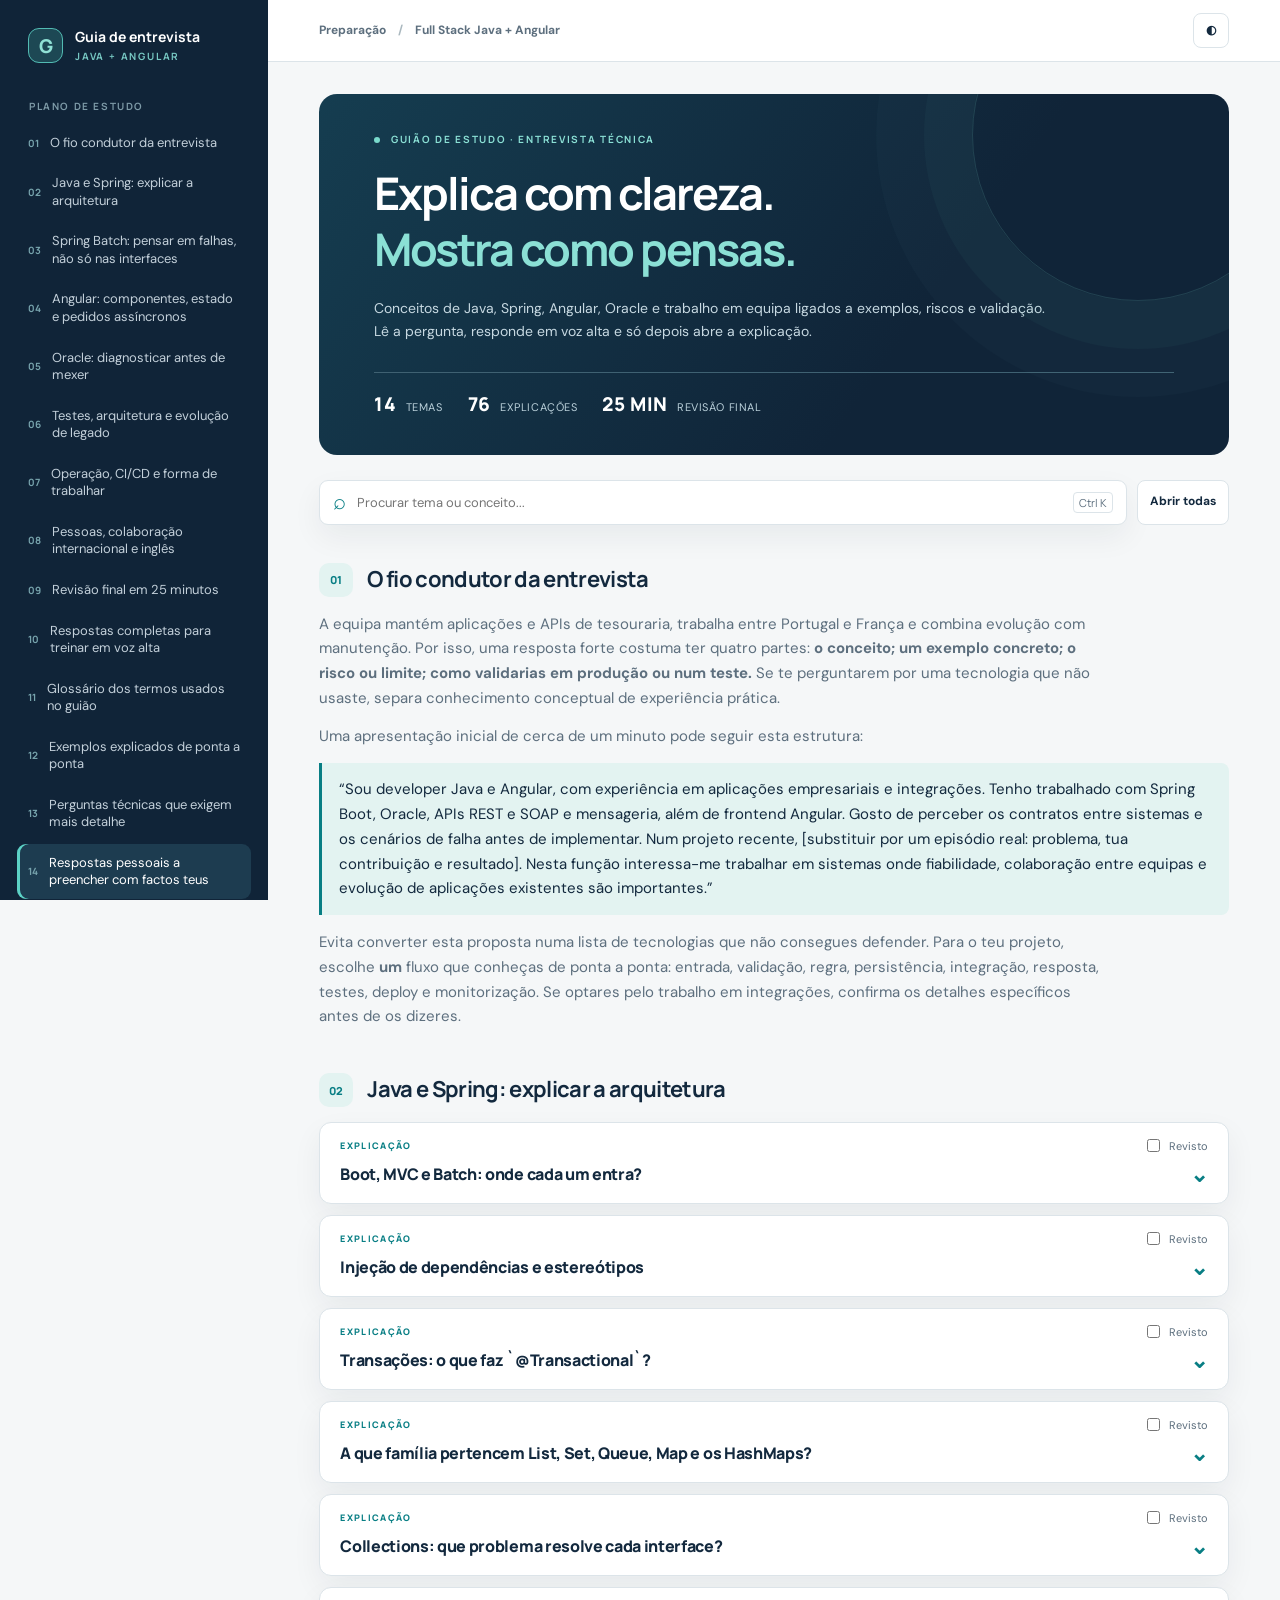
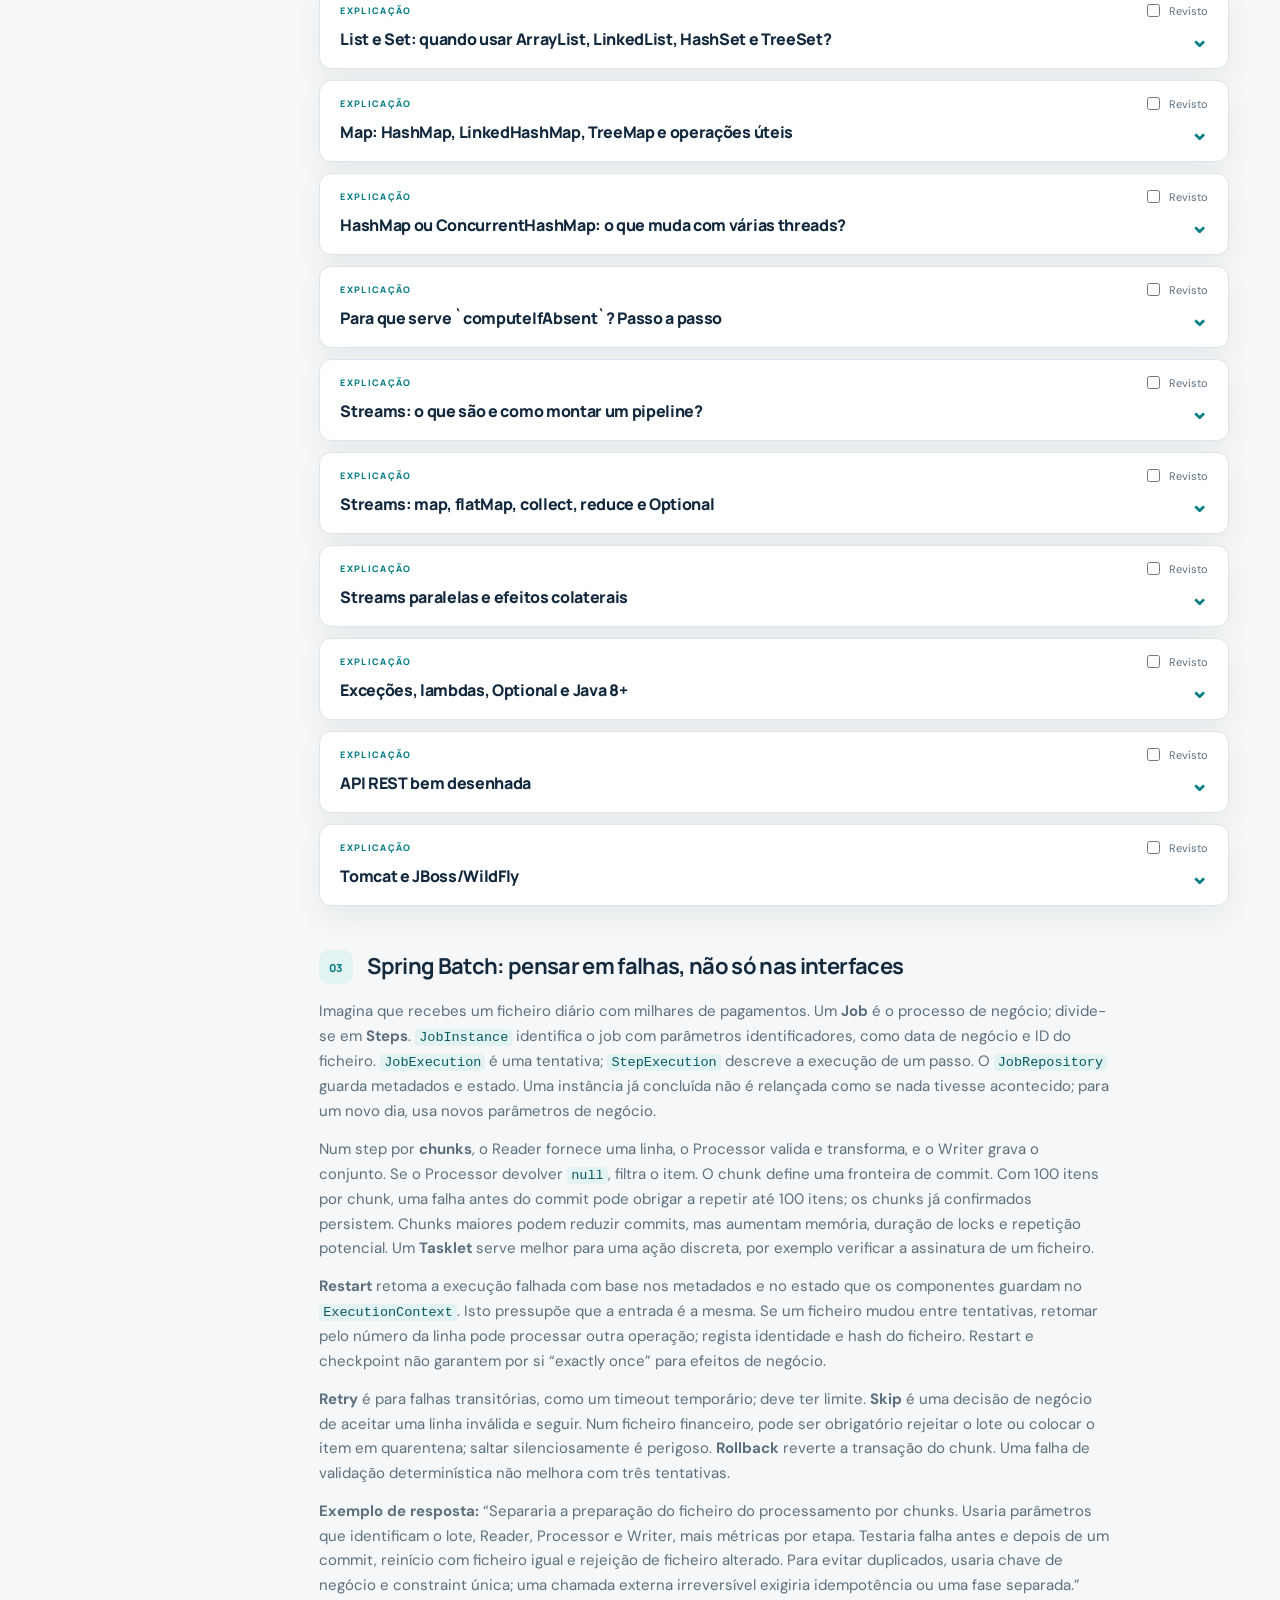
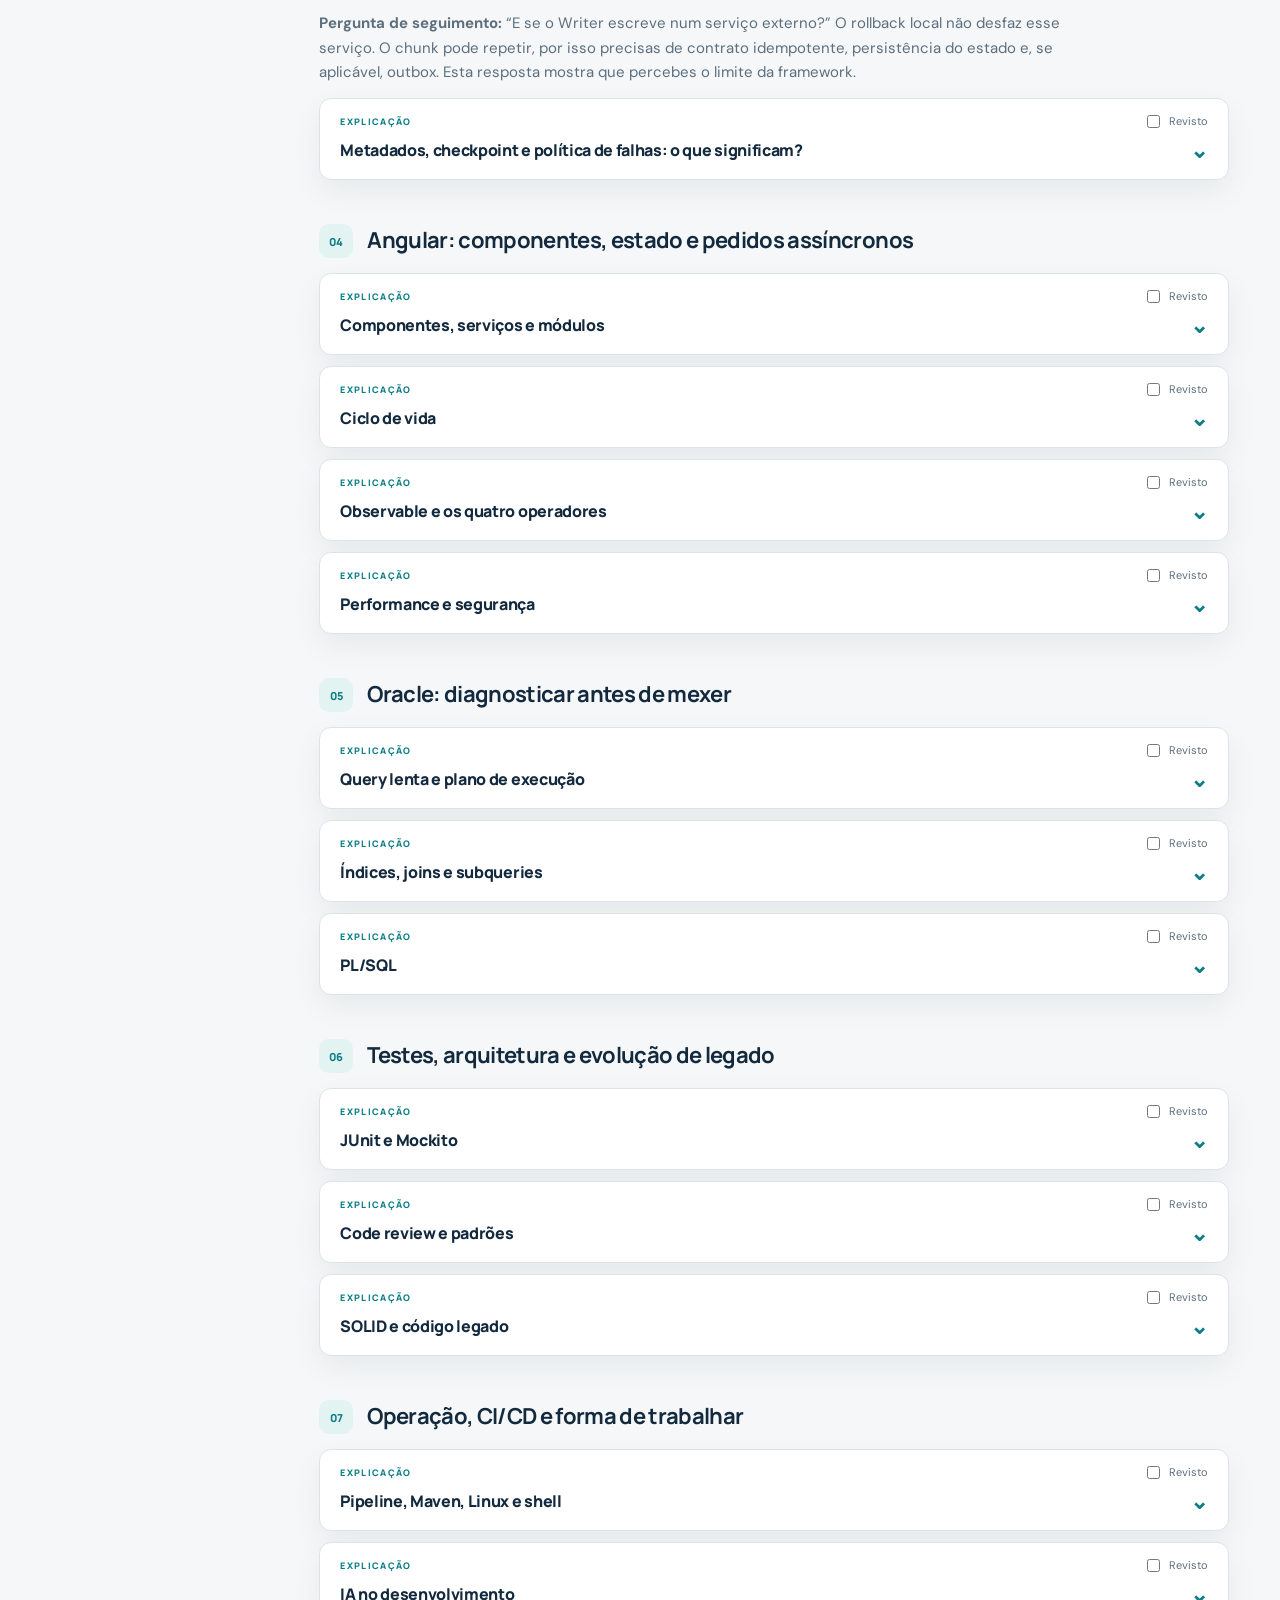
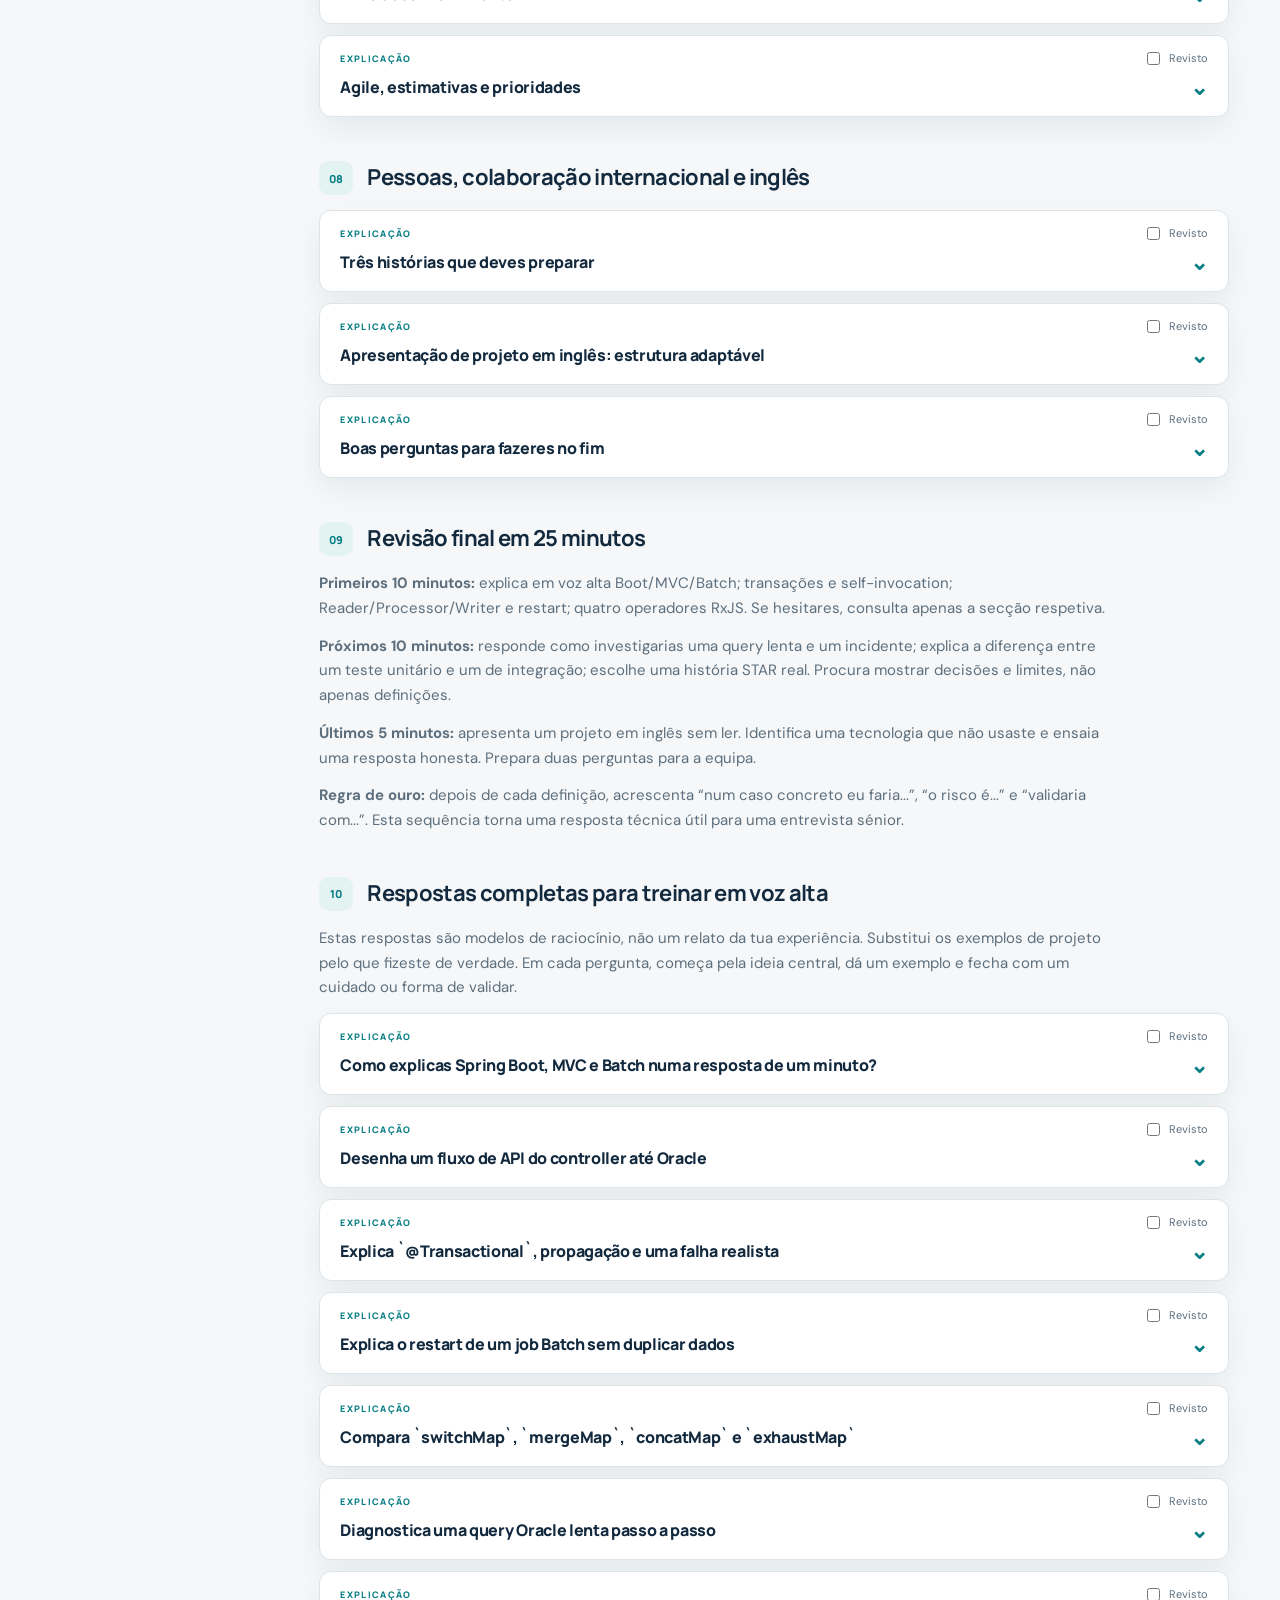
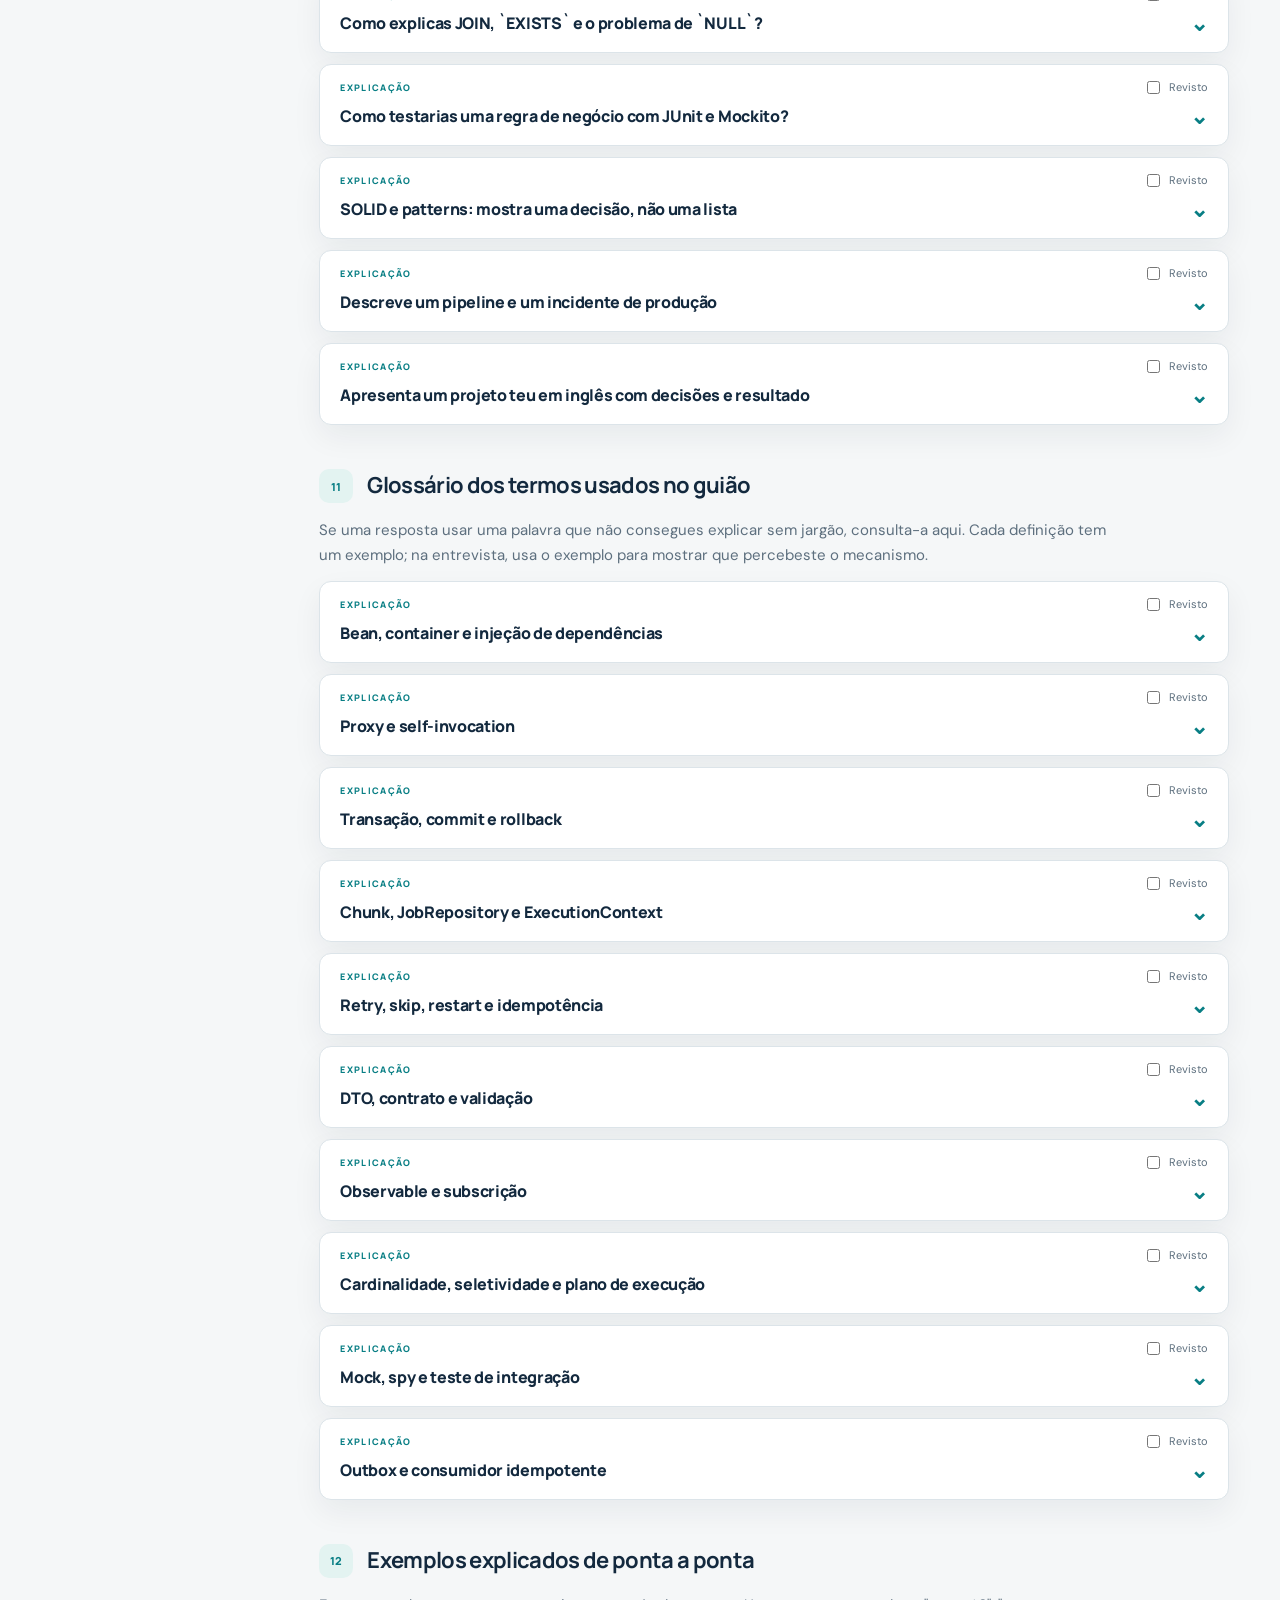
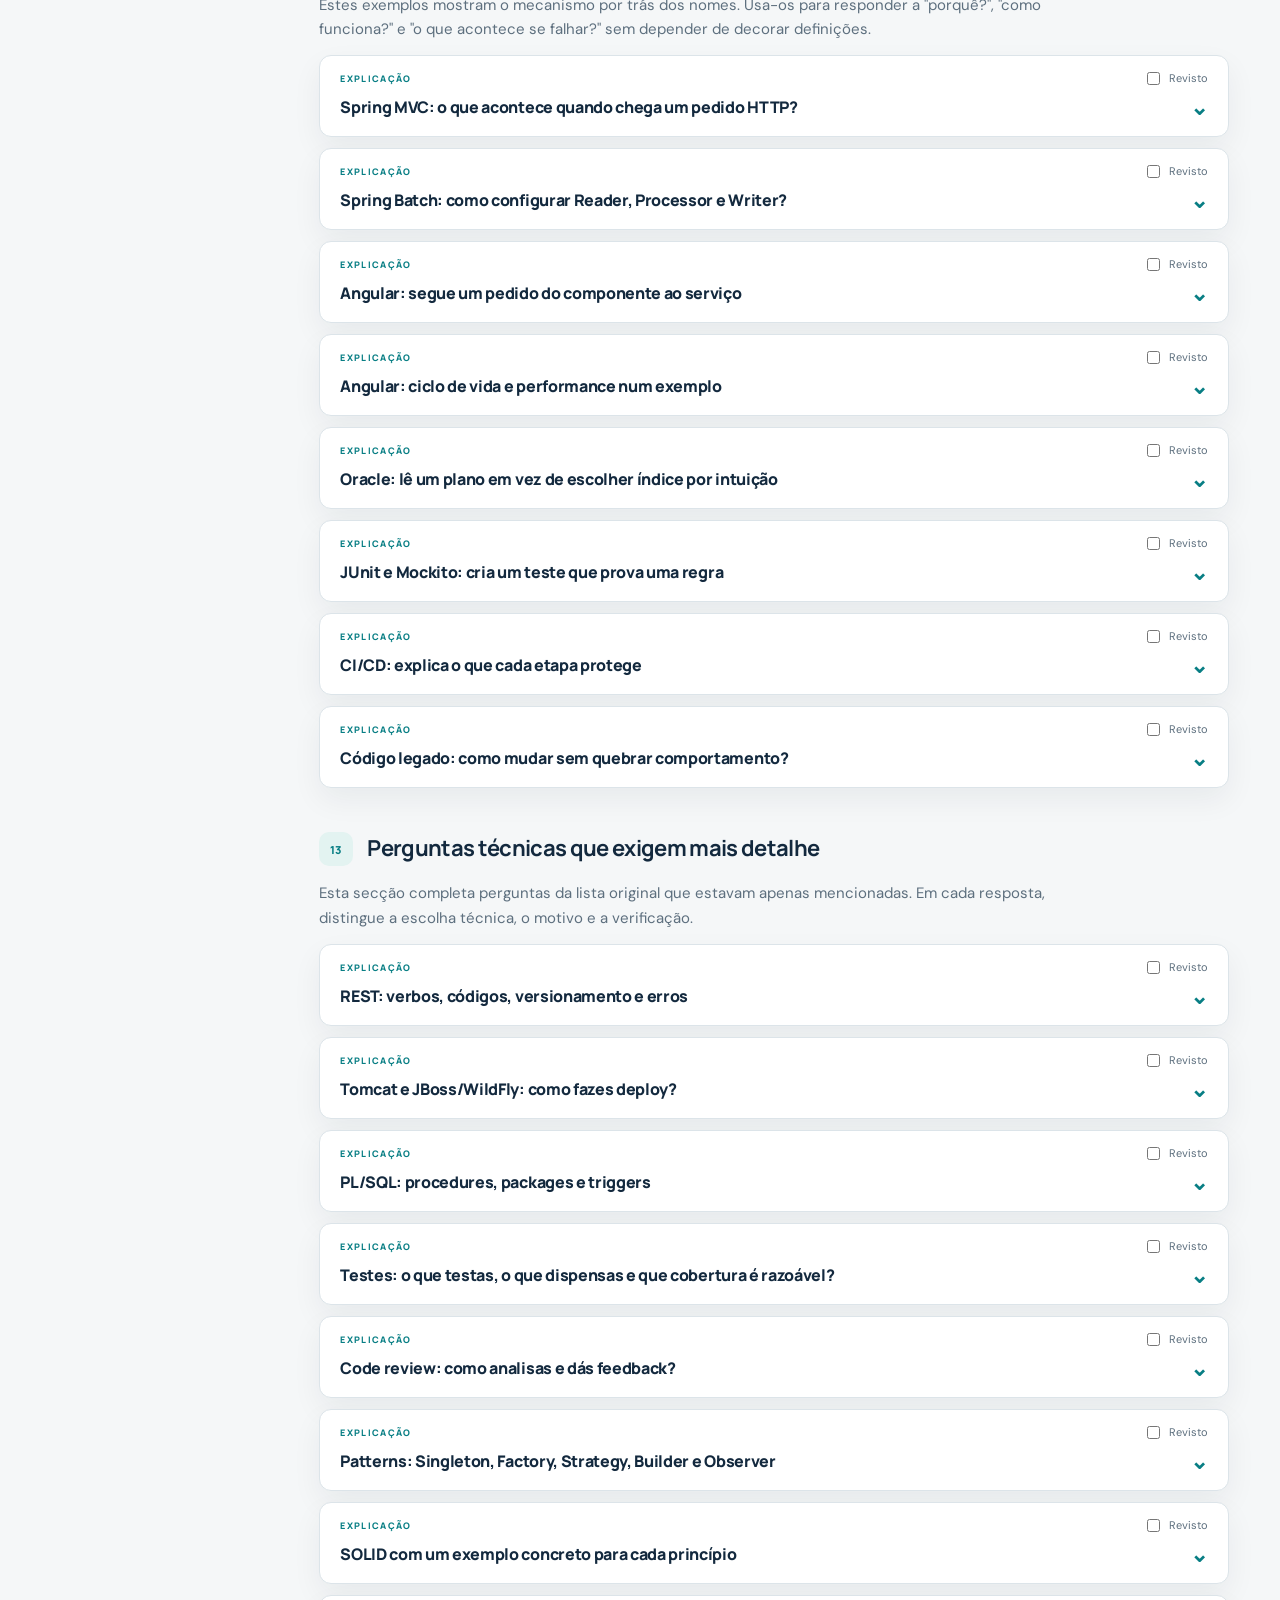
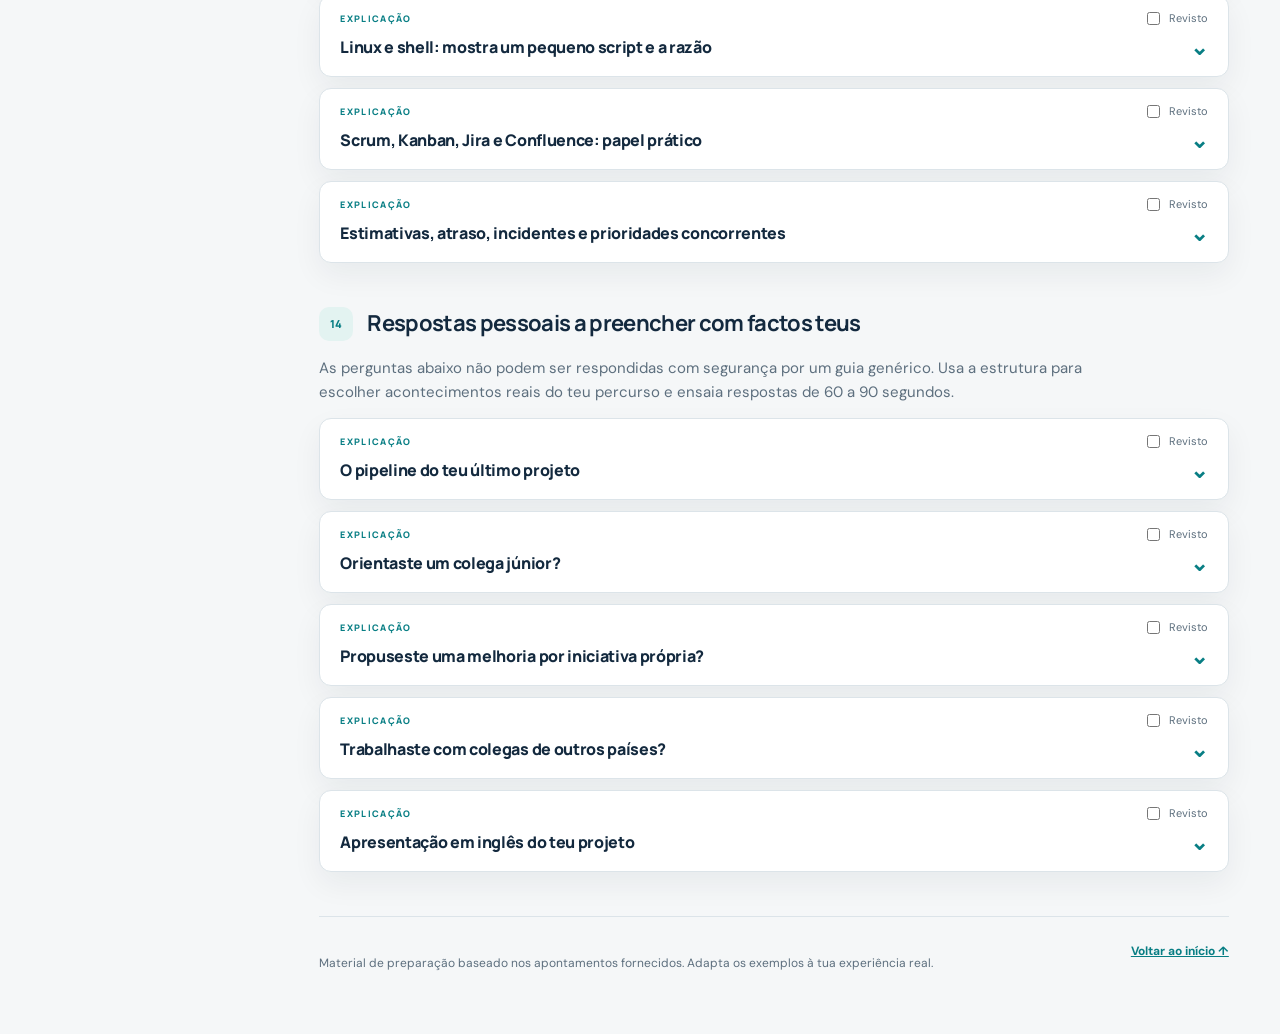
==== commit 7e694d46: "Explicar famílias das Collections e computeIfAbsent com exemplos" ====
--- a/natixis-entrevista/index.html
+++ b/natixis-entrevista/index.html
@@ -108,6 +108,21 @@
 <p><strong>Rollback:</strong> por defeito, o Spring reverte em <code>RuntimeException</code> e <code>Error</code>. Para uma checked exception que deve reverter, configura <code>rollbackFor</code>. Se capturas uma exceção e devolves sucesso, o proxy pode confirmar; a regra de falha tem de ser explícita. E uma transação Oracle não abrange automaticamente uma chamada REST nem a publicação JMS. Para a consistência entre base e broker, considera outbox transacional, publicação posterior e consumidor idempotente.</p>
 <p><strong>Resposta oral:</strong> “Escolho a fronteira transacional pela operação de negócio e mantenho-a curta. Verifico propagação e rollback, incluindo checked exceptions. Num fluxo que escreve na base e publica um evento, não assumo atomicidade entre os dois sistemas: trato a falha entre commit e publicação com outbox e reprocessamento idempotente.”</p>
 </div></details></article>
+<article class="study-card" data-search="a que família pertencem list, set, queue, map e os hashmaps?   java collections framework  é o conjunto de interfaces e implementações para guardar e manipular grupos de dados. há duas famílias principais. a família de  collection&amp;lt;e&amp;gt;  guarda  elementos individuais ; a de  map&amp;lt;k,v&amp;gt;  guarda  pares chave → valor .  map  participa no framework, mas  não implementa nem estende  collection  . assim, podes percorrer  map.entryset()  ou  map.values() , mas não tratas o  map  diretamente como uma  list .        família  interface  implementações comuns  pergunta que resolve      iterable → collection    list    arraylist ,  linkedlist   preciso de ordem, posição e possíveis repetidos?      iterable → collection    set    hashset ,  linkedhashset ,  treeset   preciso de valores únicos?      iterable → collection    queue → deque    arraydeque ,  linkedlist   preciso de inserir e retirar por ordem?     família  map , separada de  collection    map    hashmap ,  linkedhashmap ,  treemap   preciso de encontrar um valor pela chave?     família  map    map → concurrentmap    concurrenthashmap   várias threads partilham e alteram o mesmo mapa?         hashmap  e  concurrenthashmap  são  classes concretas  da família  map , não da família  list  ou  set .  concurrentmap  estende  map ;  concurrenthashmap  implementa  concurrentmap . o nome &amp;quot;hash&amp;quot; refere-se à técnica de distribuir chaves para encontrar valores, não a um tipo de elemento.  hashset  é um  set  e usa internamente um mapa, mas o contrato oferecido a quem o utiliza é apenas o de valores únicos.    resposta oral.  &amp;quot;no collections framework há uma hierarquia  collection , com  list ,  set  e  queue , e outra  map , para chave e valor.  hashmap  implementa  map ;  concurrenthashmap  implementa  concurrentmap , que estende  map . escolho primeiro a interface pelo comportamento desejado e depois a classe conforme ordem, desempenho e concorrência.&amp;quot; ">
+<div class="card-top"><span class="eyebrow">EXPLICAÇÃO</span><label class="done-label"><input type="checkbox" data-done="a-que-familia-pertencem-list-set-queue-map-e-os-hashmaps"><span>Revisto</span></label></div>
+<details id="a-que-familia-pertencem-list-set-queue-map-e-os-hashmaps"><summary><span>A que família pertencem List, Set, Queue, Map e os HashMaps?</span><span class="chevron" aria-hidden="true">⌄</span></summary><div class="card-body">
+<p><strong>Java Collections Framework</strong> é o conjunto de interfaces e implementações para guardar e manipular grupos de dados. Há duas famílias principais. A família de <code>Collection&lt;E&gt;</code> guarda <strong>elementos individuais</strong>; a de <code>Map&lt;K,V&gt;</code> guarda <strong>pares chave → valor</strong>. <code>Map</code> participa no framework, mas <strong>não implementa nem estende <code>Collection</code></strong>. Assim, podes percorrer <code>map.entrySet()</code> ou <code>map.values()</code>, mas não tratas o <code>Map</code> diretamente como uma <code>List</code>.</p>
+<div class="table-wrap"><table><tbody>
+<tr><th>Família</th><th>Interface</th><th>Implementações comuns</th><th>Pergunta que resolve</th></tr>
+<tr><td><code>Iterable → Collection</code></td><td><code>List</code></td><td><code>ArrayList</code>, <code>LinkedList</code></td><td>Preciso de ordem, posição e possíveis repetidos?</td></tr>
+<tr><td><code>Iterable → Collection</code></td><td><code>Set</code></td><td><code>HashSet</code>, <code>LinkedHashSet</code>, <code>TreeSet</code></td><td>Preciso de valores únicos?</td></tr>
+<tr><td><code>Iterable → Collection</code></td><td><code>Queue → Deque</code></td><td><code>ArrayDeque</code>, <code>LinkedList</code></td><td>Preciso de inserir e retirar por ordem?</td></tr>
+<tr><td>Família <code>Map</code>, separada de <code>Collection</code></td><td><code>Map</code></td><td><code>HashMap</code>, <code>LinkedHashMap</code>, <code>TreeMap</code></td><td>Preciso de encontrar um valor pela chave?</td></tr>
+<tr><td>Família <code>Map</code></td><td><code>Map → ConcurrentMap</code></td><td><code>ConcurrentHashMap</code></td><td>Várias threads partilham e alteram o mesmo mapa?</td></tr>
+</tbody></table></div>
+<p><code>HashMap</code> e <code>ConcurrentHashMap</code> são <strong>classes concretas</strong> da família <code>Map</code>, não da família <code>List</code> ou <code>Set</code>. <code>ConcurrentMap</code> estende <code>Map</code>; <code>ConcurrentHashMap</code> implementa <code>ConcurrentMap</code>. O nome &quot;Hash&quot; refere-se à técnica de distribuir chaves para encontrar valores, não a um tipo de elemento. <code>HashSet</code> é um <code>Set</code> e usa internamente um mapa, mas o contrato oferecido a quem o utiliza é apenas o de valores únicos.</p>
+<p><strong>Resposta oral.</strong> &quot;No Collections Framework há uma hierarquia <code>Collection</code>, com <code>List</code>, <code>Set</code> e <code>Queue</code>, e outra <code>Map</code>, para chave e valor. <code>HashMap</code> implementa <code>Map</code>; <code>ConcurrentHashMap</code> implementa <code>ConcurrentMap</code>, que estende <code>Map</code>. Escolho primeiro a interface pelo comportamento desejado e depois a classe conforme ordem, desempenho e concorrência.&quot;</p>
+</div></details></article>
 <article class="study-card" data-search="collections: que problema resolve cada interface?  uma  collection  guarda vários objetos em memória. antes de escolher uma classe, pergunta: preciso de ordem e posições, de evitar duplicados, de procurar por chave ou de retirar elementos por ordem de chegada? as interfaces exprimem o contrato; as implementações escolhem a estrutura. normalmente declaro  list&amp;lt;movimento&amp;gt; movimentos = new arraylist&amp;lt;&amp;gt;(); : o resto do código depende de  list , e posso mudar a implementação se a necessidade mudar.        necessidade  interface e implementação habitual  o que posso fazer     sequência com ordem, duplicados e índice   list , normalmente  arraylist    add ,  get(i) ,  set(i) ,  remove , percorrer e ordenar     valores únicos   set , normalmente  hashset    add ,  contains ,  remove ;  add  devolve  false  se já existir     procurar um valor por chave   map , normalmente  hashmap    put ,  get ,  containskey ,  computeifabsent ,  merge      processar tarefas por ordem   queue / deque , normalmente  arraydeque    offer ,  poll ,  peek ; ou  addlast / removefirst          exemplo.  uma lista guarda movimentos na ordem recebida, mesmo que dois tenham o mesmo valor; um set de ids identifica duplicados; um map de  id -&amp;gt; movimento  permite consulta rápida por id; uma fila guarda tarefas pendentes. uma collection em memória não substitui persistência: depois de reiniciar o processo, os dados não estão lá. para milhões de linhas, pondera paginação, processamento em lotes ou consulta à base, em vez de carregar tudo.    resposta oral.  &amp;quot;escolho pela operação:  list  se importam ordem e índice,  set  se preciso de unicidade,  map  para acesso por chave e  queue  para processar por ordem. depois escolho uma implementação conforme ordenação, custo de leitura/escrita e concorrência.&amp;quot; ">
 <div class="card-top"><span class="eyebrow">EXPLICAÇÃO</span><label class="done-label"><input type="checkbox" data-done="collections-que-problema-resolve-cada-interface"><span>Revisto</span></label></div>
 <details id="collections-que-problema-resolve-cada-interface"><summary><span>Collections: que problema resolve cada interface?</span><span class="chevron" aria-hidden="true">⌄</span></summary><div class="card-body">
@@ -163,6 +178,42 @@
 <pre><code class="language-java">ConcurrentMap&lt;String, Long&gt; contadores = new ConcurrentHashMap&lt;&gt;();
 contadores.merge(&quot;EUR&quot;, 1L, Long::sum); // atualização por chave</code></pre>
 <p><strong>Pergunta de seguimento.</strong> <code>if (!map.containsKey(id)) map.put(id, valor)</code> são duas operações; outra thread pode intercalar-se. Usa uma operação atómica apropriada. Mesmo um <code>ConcurrentHashMap</code> só coordena threads que partilham <strong>essa instância</strong>; não garante unicidade entre duas instâncias do serviço nem persiste dados. Para uma transferência, o controlo decisivo pode ser uma constraint única e uma transação na base.</p>
+</div></details></article>
+<article class="study-card" data-search="para que serve `computeifabsent`? passo a passo  o nome significa  &amp;quot;calcula um valor se a chave ainda não tiver um valor&amp;quot; . chamas  map.computeifabsent(chave, função) . se já existe um valor, devolve-o sem chamar a função. se não existe, chama a função com a chave, guarda o resultado no mapa (se não for  null ) e devolve-o. portanto, evita escrever manualmente  get , teste de ausência, criação e  put . não altera o valor já existente.    caso concreto: agrupar cidades por país.  queremos um mapa onde cada país aponta para uma lista. na primeira cidade de  pt , ainda não há lista: criamos uma. na segunda, reutilizamos a lista que já existe.    map&amp;lt;string, list&amp;lt;string&amp;gt;&amp;gt; cidadesporpais = new hashmap&amp;lt;&amp;gt;();
+
+cidadesporpais.computeifabsent(&amp;quot;pt&amp;quot;, chave -&amp;gt; new arraylist&amp;lt;&amp;gt;()).add(&amp;quot;porto&amp;quot;);
+// pt não existia: cria [], guarda em pt e adiciona porto.
+
+cidadesporpais.computeifabsent(&amp;quot;pt&amp;quot;, chave -&amp;gt; new arraylist&amp;lt;&amp;gt;()).add(&amp;quot;lisboa&amp;quot;);
+// pt já existia: não cria outra lista; reutiliza [porto] e adiciona lisboa.
+// resultado: {pt=[porto, lisboa]}     o mesmo sem o método , para veres o que ele substitui:    list&amp;lt;string&amp;gt; cidades = cidadesporpais.get(&amp;quot;pt&amp;quot;);
+if (cidades == null) {
+    cidades = new arraylist&amp;lt;&amp;gt;();
+    cidadesporpais.put(&amp;quot;pt&amp;quot;, cidades);
+}
+cidades.add(&amp;quot;coimbra&amp;quot;);     quando usar.  criar uma lista por chave, inicializar um cache local ou obter um valor que só deve ser calculado quando falta.  getordefault(chave, valor)  apenas devolve um valor alternativo,  não o grava  no mapa.  putifabsent(chave, valor)  recebe um valor que já preparaste;  computeifabsent  recebe uma função e só a executa quando precisa.    concorrência e limites.  no  hashmap , esta sequência não fica segura só por usar  computeifabsent : se várias threads partilham o mapa, continua a faltar coordenação. no  concurrenthashmap , a operação de instalar o valor para aquela chave é atómica; mantém a função de cálculo curta e não alteres o mesmo mapa dentro dela. o método  não torna automaticamente thread-safe o objeto devolvido :  computeifabsent(..., k -&amp;gt; new arraylist&amp;lt;&amp;gt;()).add(x)  continua a modificar uma  arraylist  partilhada sem proteção. se a função devolver  null , não é criado um mapeamento;  concurrenthashmap  também rejeita chaves e valores  null .    resposta oral.  &amp;quot;uso  computeifabsent  quando preciso criar o valor de uma chave apenas na primeira utilização, como uma lista de itens por categoria. se a chave existe, reutiliza o valor; se falta, calcula, guarda e devolve. num  concurrenthashmap , a inserção por chave é atómica, mas tenho de garantir separadamente a segurança do objeto guardado.&amp;quot; ">
+<div class="card-top"><span class="eyebrow">EXPLICAÇÃO</span><label class="done-label"><input type="checkbox" data-done="para-que-serve-computeifabsent-passo-a-passo"><span>Revisto</span></label></div>
+<details id="para-que-serve-computeifabsent-passo-a-passo"><summary><span>Para que serve `computeIfAbsent`? Passo a passo</span><span class="chevron" aria-hidden="true">⌄</span></summary><div class="card-body">
+<p>O nome significa <strong>&quot;calcula um valor se a chave ainda não tiver um valor&quot;</strong>. Chamas <code>map.computeIfAbsent(chave, função)</code>. Se já existe um valor, devolve-o sem chamar a função. Se não existe, chama a função com a chave, guarda o resultado no mapa (se não for <code>null</code>) e devolve-o. Portanto, evita escrever manualmente <code>get</code>, teste de ausência, criação e <code>put</code>. Não altera o valor já existente.</p>
+<p><strong>Caso concreto: agrupar cidades por país.</strong> Queremos um mapa onde cada país aponta para uma lista. Na primeira cidade de <code>PT</code>, ainda não há lista: criamos uma. Na segunda, reutilizamos a lista que já existe.</p>
+<pre><code class="language-java">Map&lt;String, List&lt;String&gt;&gt; cidadesPorPais = new HashMap&lt;&gt;();
+
+cidadesPorPais.computeIfAbsent(&quot;PT&quot;, chave -&gt; new ArrayList&lt;&gt;()).add(&quot;Porto&quot;);
+// PT não existia: cria [], guarda em PT e adiciona Porto.
+
+cidadesPorPais.computeIfAbsent(&quot;PT&quot;, chave -&gt; new ArrayList&lt;&gt;()).add(&quot;Lisboa&quot;);
+// PT já existia: NÃO cria outra lista; reutiliza [Porto] e adiciona Lisboa.
+// Resultado: {PT=[Porto, Lisboa]}</code></pre>
+<p><strong>O mesmo sem o método</strong>, para veres o que ele substitui:</p>
+<pre><code class="language-java">List&lt;String&gt; cidades = cidadesPorPais.get(&quot;PT&quot;);
+if (cidades == null) {
+    cidades = new ArrayList&lt;&gt;();
+    cidadesPorPais.put(&quot;PT&quot;, cidades);
+}
+cidades.add(&quot;Coimbra&quot;);</code></pre>
+<p><strong>Quando usar.</strong> Criar uma lista por chave, inicializar um cache local ou obter um valor que só deve ser calculado quando falta. <code>getOrDefault(chave, valor)</code> apenas devolve um valor alternativo, <strong>não o grava</strong> no mapa. <code>putIfAbsent(chave, valor)</code> recebe um valor que já preparaste; <code>computeIfAbsent</code> recebe uma função e só a executa quando precisa.</p>
+<p><strong>Concorrência e limites.</strong> No <code>HashMap</code>, esta sequência não fica segura só por usar <code>computeIfAbsent</code>: se várias threads partilham o mapa, continua a faltar coordenação. No <code>ConcurrentHashMap</code>, a operação de instalar o valor para aquela chave é atómica; mantém a função de cálculo curta e não alteres o mesmo mapa dentro dela. O método <strong>não torna automaticamente thread-safe o objeto devolvido</strong>: <code>computeIfAbsent(..., k -&gt; new ArrayList&lt;&gt;()).add(x)</code> continua a modificar uma <code>ArrayList</code> partilhada sem proteção. Se a função devolver <code>null</code>, não é criado um mapeamento; <code>ConcurrentHashMap</code> também rejeita chaves e valores <code>null</code>.</p>
+<p><strong>Resposta oral.</strong> &quot;Uso <code>computeIfAbsent</code> quando preciso criar o valor de uma chave apenas na primeira utilização, como uma lista de itens por categoria. Se a chave existe, reutiliza o valor; se falta, calcula, guarda e devolve. Num <code>ConcurrentHashMap</code>, a inserção por chave é atómica, mas tenho de garantir separadamente a segurança do objeto guardado.&quot;</p>
 </div></details></article>
 <article class="study-card" data-search="streams: o que são e como montar um pipeline?  uma  stream  é uma forma de processar elementos de uma fonte, como uma  list , sem escrever manualmente todos os ciclos. não é outra collection: não guarda os dados. um pipeline tem  fonte  ( movimentos.stream() ), operações  intermédias  ( filter ,  map ,  sorted ) e uma operação  terminal  ( tolist ,  collect ,  count ,  findfirst ,  reduce ). as intermédias são lazy: só são executadas quando a operação terminal pede resultados. uma stream é consumida uma vez; para outro cálculo, cria outra a partir da fonte.    list&amp;lt;string&amp;gt; referencias = movimentos.stream()
     .filter(m -&amp;gt; m.getestado() == estado.confirmado)
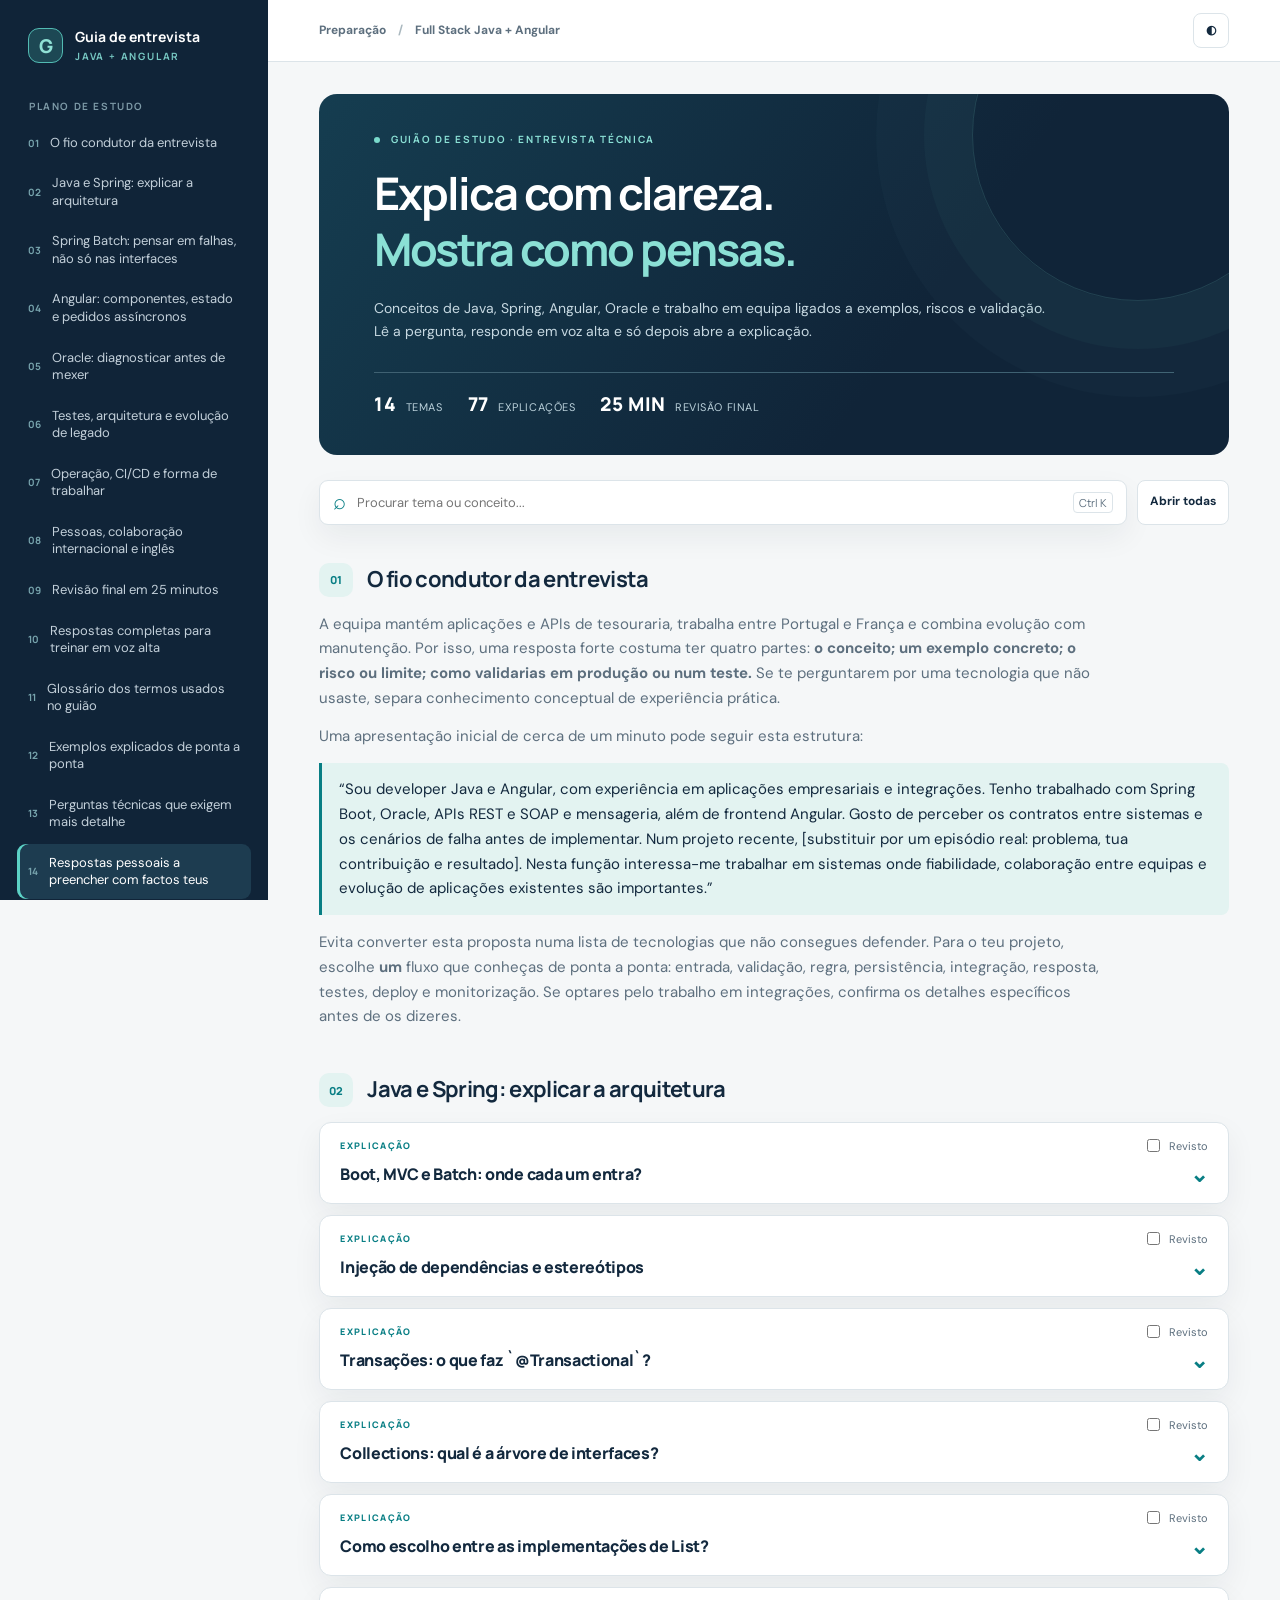
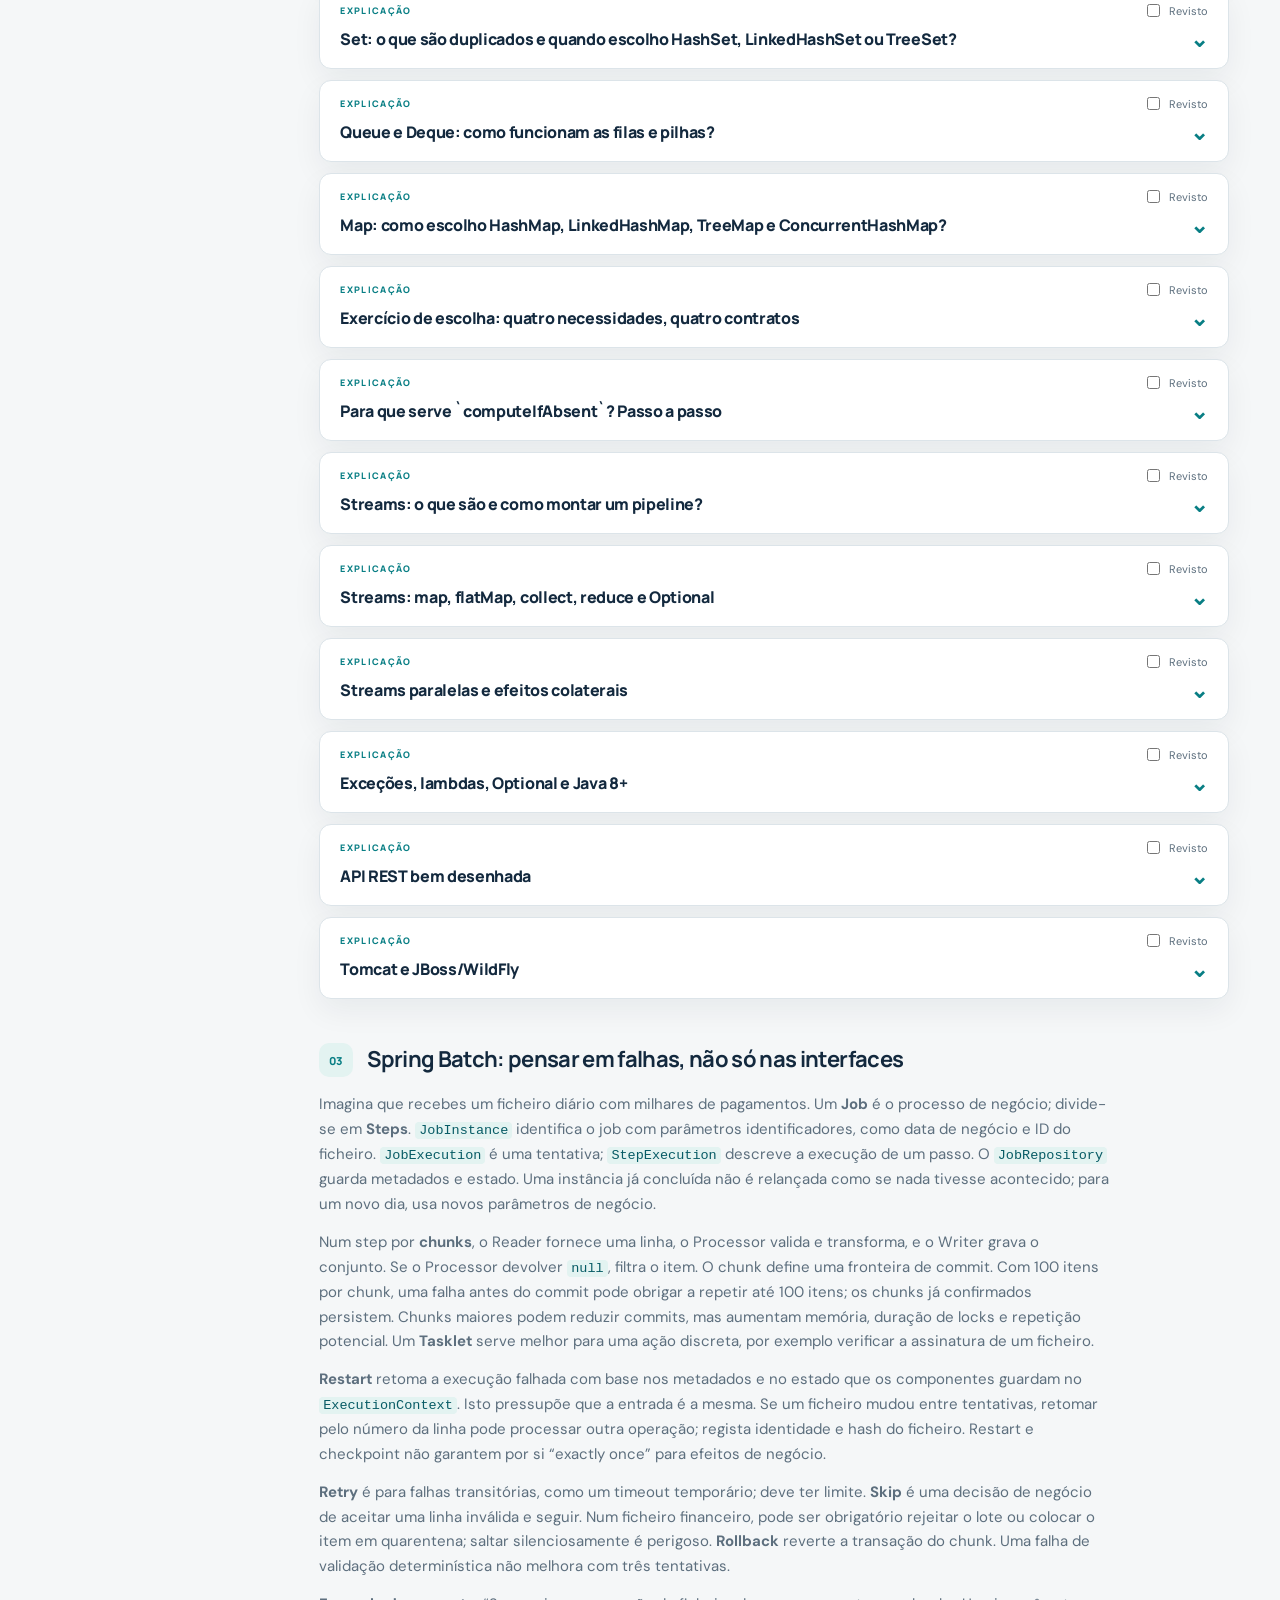
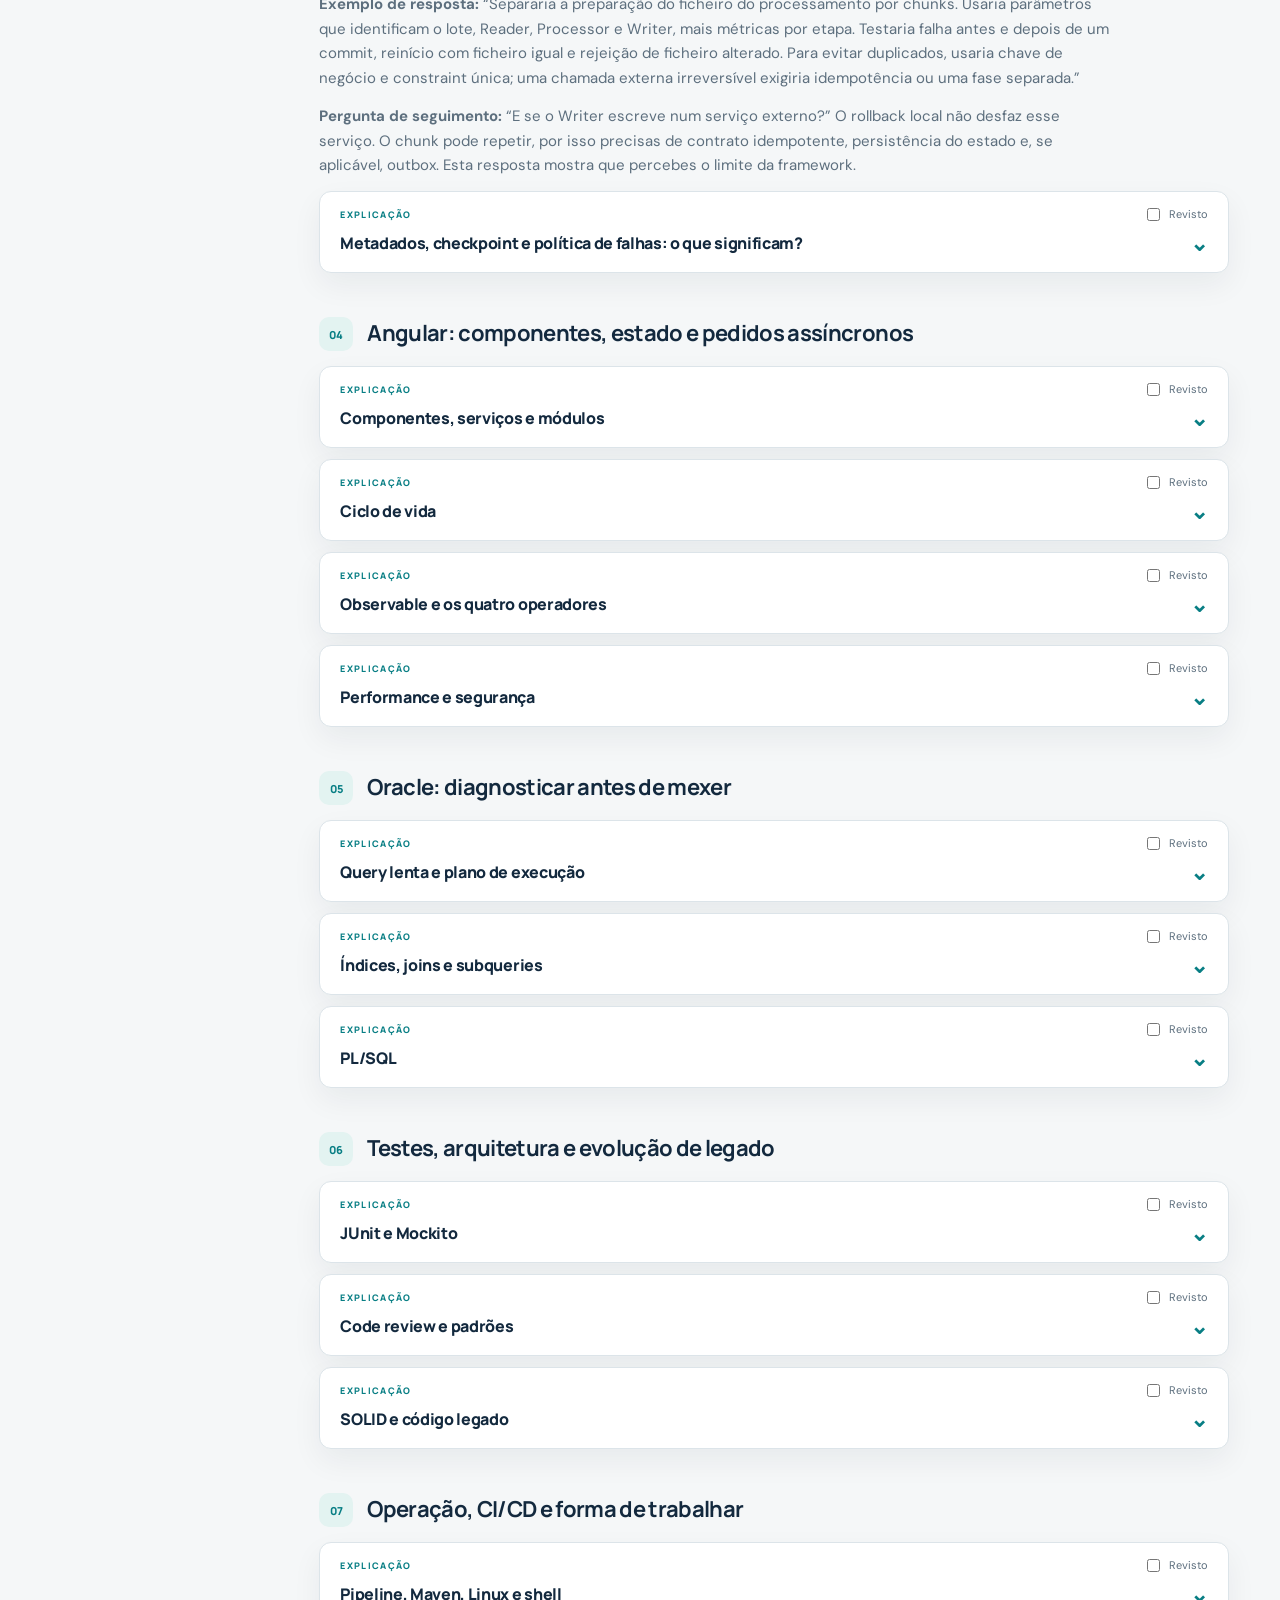
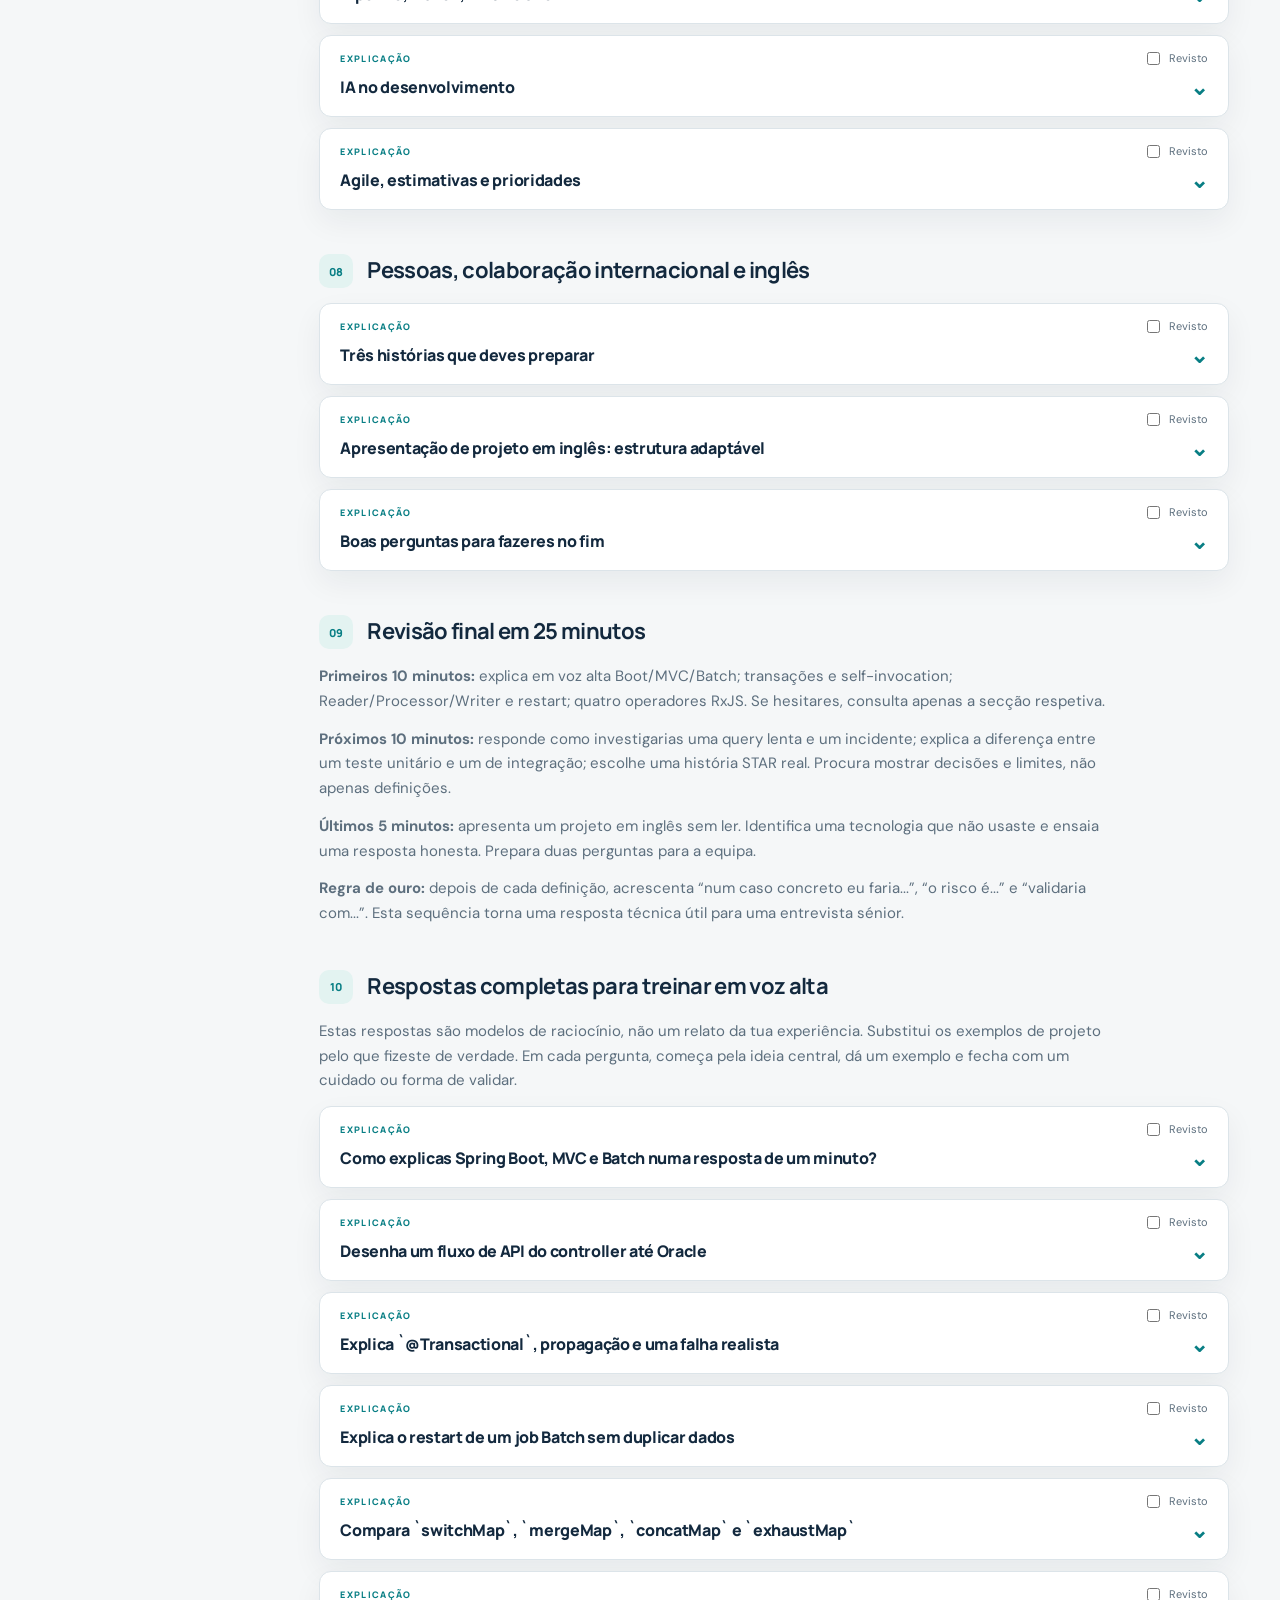
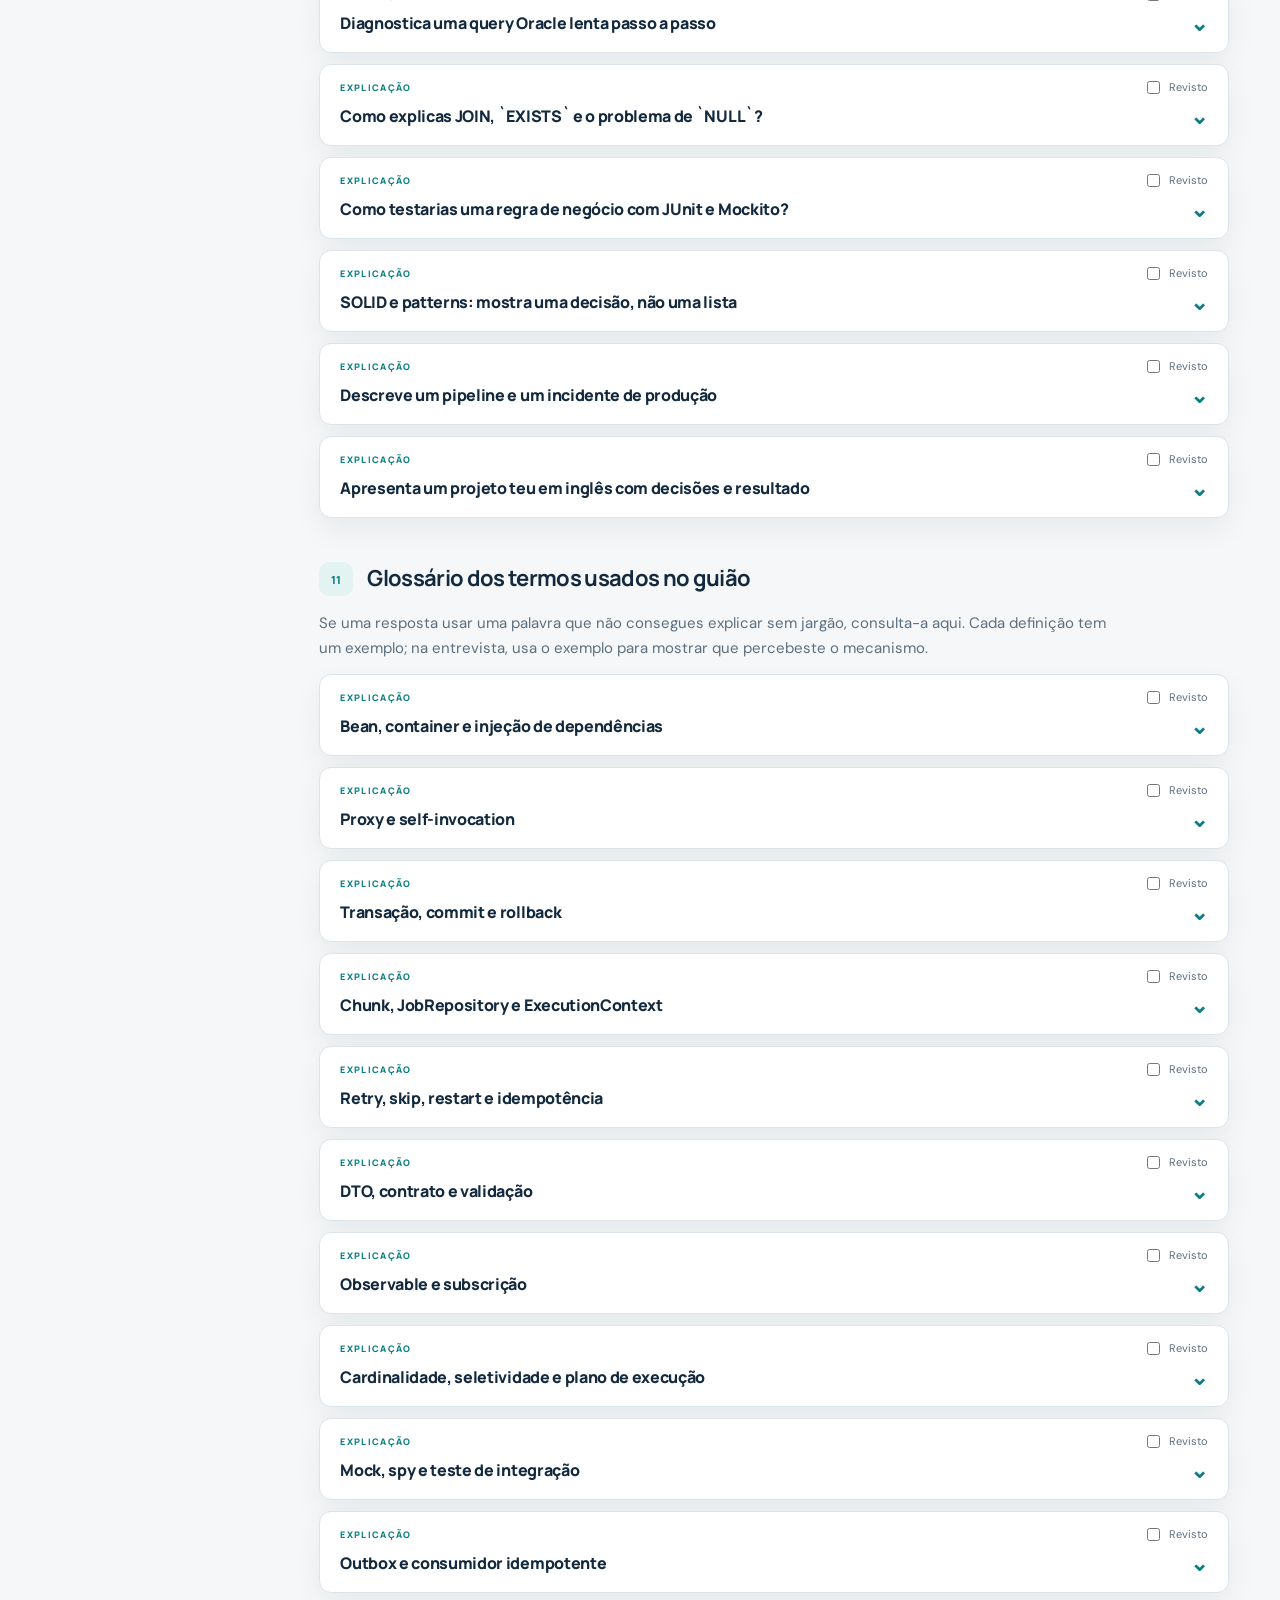
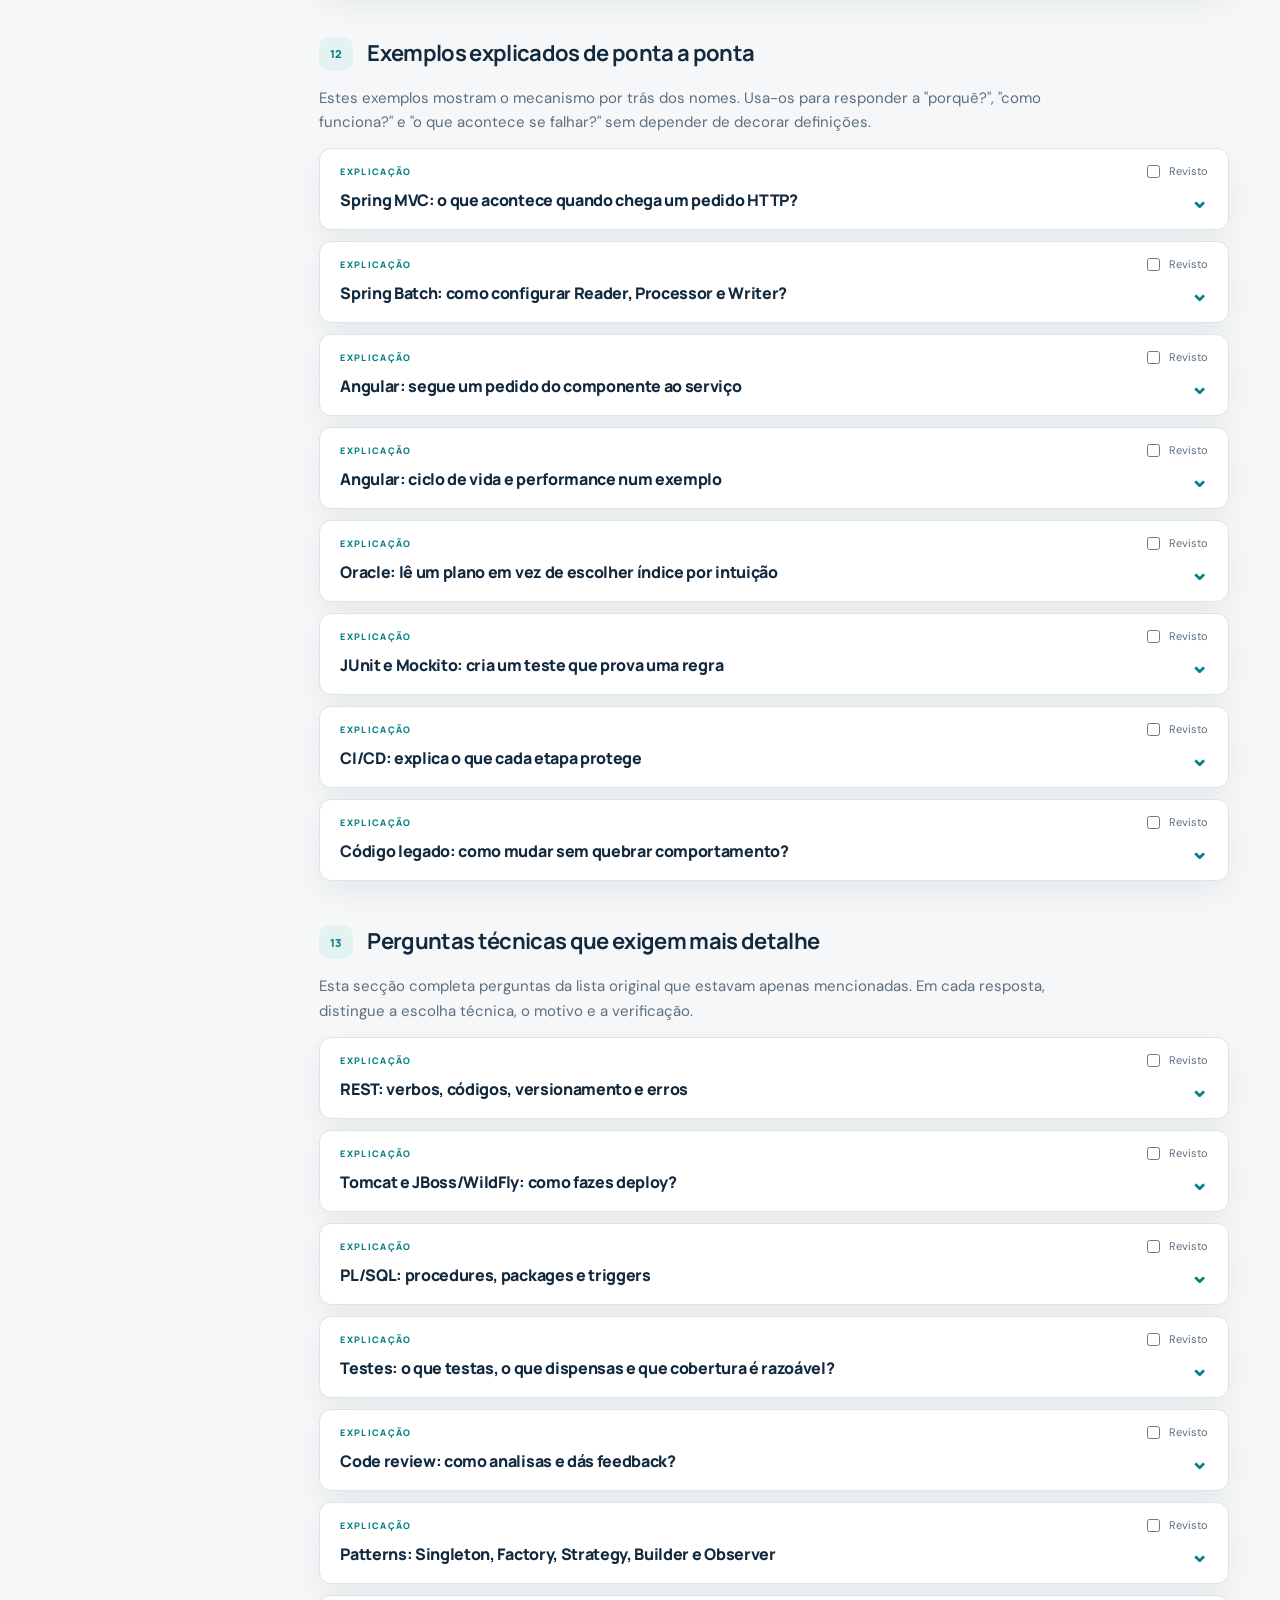
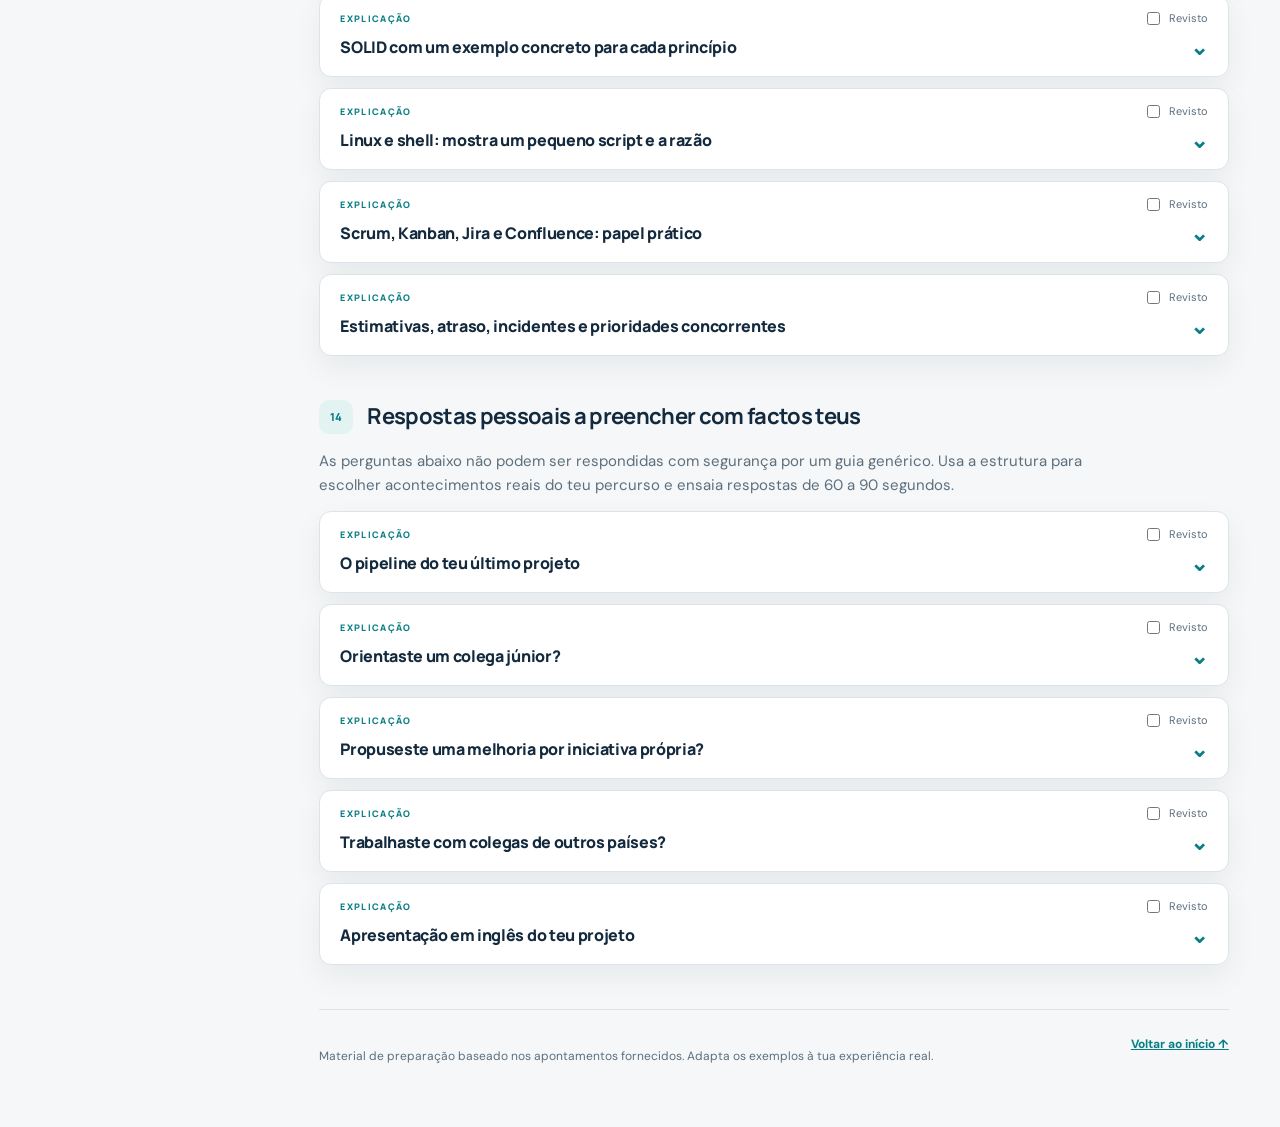
==== commit b971f90e: "Explicar hierarquia e implementações de Collections com exemplos" ====
--- a/natixis-entrevista/index.html
+++ b/natixis-entrevista/index.html
@@ -108,76 +108,158 @@
 <p><strong>Rollback:</strong> por defeito, o Spring reverte em <code>RuntimeException</code> e <code>Error</code>. Para uma checked exception que deve reverter, configura <code>rollbackFor</code>. Se capturas uma exceção e devolves sucesso, o proxy pode confirmar; a regra de falha tem de ser explícita. E uma transação Oracle não abrange automaticamente uma chamada REST nem a publicação JMS. Para a consistência entre base e broker, considera outbox transacional, publicação posterior e consumidor idempotente.</p>
 <p><strong>Resposta oral:</strong> “Escolho a fronteira transacional pela operação de negócio e mantenho-a curta. Verifico propagação e rollback, incluindo checked exceptions. Num fluxo que escreve na base e publica um evento, não assumo atomicidade entre os dois sistemas: trato a falha entre commit e publicação com outbox e reprocessamento idempotente.”</p>
 </div></details></article>
-<article class="study-card" data-search="a que família pertencem list, set, queue, map e os hashmaps?   java collections framework  é o conjunto de interfaces e implementações para guardar e manipular grupos de dados. há duas famílias principais. a família de  collection&amp;lt;e&amp;gt;  guarda  elementos individuais ; a de  map&amp;lt;k,v&amp;gt;  guarda  pares chave → valor .  map  participa no framework, mas  não implementa nem estende  collection  . assim, podes percorrer  map.entryset()  ou  map.values() , mas não tratas o  map  diretamente como uma  list .        família  interface  implementações comuns  pergunta que resolve      iterable → collection    list    arraylist ,  linkedlist   preciso de ordem, posição e possíveis repetidos?      iterable → collection    set    hashset ,  linkedhashset ,  treeset   preciso de valores únicos?      iterable → collection    queue → deque    arraydeque ,  linkedlist   preciso de inserir e retirar por ordem?     família  map , separada de  collection    map    hashmap ,  linkedhashmap ,  treemap   preciso de encontrar um valor pela chave?     família  map    map → concurrentmap    concurrenthashmap   várias threads partilham e alteram o mesmo mapa?         hashmap  e  concurrenthashmap  são  classes concretas  da família  map , não da família  list  ou  set .  concurrentmap  estende  map ;  concurrenthashmap  implementa  concurrentmap . o nome &amp;quot;hash&amp;quot; refere-se à técnica de distribuir chaves para encontrar valores, não a um tipo de elemento.  hashset  é um  set  e usa internamente um mapa, mas o contrato oferecido a quem o utiliza é apenas o de valores únicos.    resposta oral.  &amp;quot;no collections framework há uma hierarquia  collection , com  list ,  set  e  queue , e outra  map , para chave e valor.  hashmap  implementa  map ;  concurrenthashmap  implementa  concurrentmap , que estende  map . escolho primeiro a interface pelo comportamento desejado e depois a classe conforme ordem, desempenho e concorrência.&amp;quot; ">
-<div class="card-top"><span class="eyebrow">EXPLICAÇÃO</span><label class="done-label"><input type="checkbox" data-done="a-que-familia-pertencem-list-set-queue-map-e-os-hashmaps"><span>Revisto</span></label></div>
-<details id="a-que-familia-pertencem-list-set-queue-map-e-os-hashmaps"><summary><span>A que família pertencem List, Set, Queue, Map e os HashMaps?</span><span class="chevron" aria-hidden="true">⌄</span></summary><div class="card-body">
-<p><strong>Java Collections Framework</strong> é o conjunto de interfaces e implementações para guardar e manipular grupos de dados. Há duas famílias principais. A família de <code>Collection&lt;E&gt;</code> guarda <strong>elementos individuais</strong>; a de <code>Map&lt;K,V&gt;</code> guarda <strong>pares chave → valor</strong>. <code>Map</code> participa no framework, mas <strong>não implementa nem estende <code>Collection</code></strong>. Assim, podes percorrer <code>map.entrySet()</code> ou <code>map.values()</code>, mas não tratas o <code>Map</code> diretamente como uma <code>List</code>.</p>
+<article class="study-card" data-search="collections: qual é a árvore de interfaces?  uma  interface  define o que podes pedir a uma estrutura; uma  classe  fornece uma maneira concreta de o fazer. em  list&amp;lt;string&amp;gt; nomes = new arraylist&amp;lt;&amp;gt;(); ,  list  é o contrato e  arraylist  é o objeto criado. o nome depois de  new  tem de ser uma classe instanciável; podes trocar a classe sem mudar o código que só usa operações de  list .   o  java collections framework  reúne estas interfaces, classes e algoritmos. há dois ramos fundamentais:    iterable&amp;lt;e&amp;gt;                 map&amp;lt;k,v&amp;gt;                 (ramo separado)
+  └─ collection&amp;lt;e&amp;gt;            ├─ sortedmap&amp;lt;k,v&amp;gt; ─ navigablemap&amp;lt;k,v&amp;gt;
+       ├─ list&amp;lt;e&amp;gt;             └─ concurrentmap&amp;lt;k,v&amp;gt;
+       ├─ set&amp;lt;e&amp;gt; ─ sortedset&amp;lt;e&amp;gt; ─ navigableset&amp;lt;e&amp;gt;
+       └─ queue&amp;lt;e&amp;gt; ─ deque&amp;lt;e&amp;gt;    as setas mostram  “estende” : por exemplo,  deque  estende  queue , que estende  collection . quem tem um  deque  pode usar os métodos de  queue  e  collection .  map  guarda associações chave–valor e  não estende  collection  , apesar de pertencer ao framework.  map.keyset() ,  map.values()  e  map.entryset()  oferecem vistas em forma de  set / collection  sobre as chaves, valores e pares.        interface  o que promete  exemplo do que permite      collection&amp;lt;e&amp;gt;   grupo de elementos; sem prometer ordem ou unicidade   add ,  remove ,  contains ,  size ,  stream       list&amp;lt;e&amp;gt;   sequência com posições; pode repetir elementos   get(0) ,  add(1, x) ,  set(0, x)       set&amp;lt;e&amp;gt;   sem elementos duplicados conforme igualdade da implementação   add(x)  devolve  false  se o elemento já existir      queue&amp;lt;e&amp;gt;   elementos à espera de processamento   offer(x) ,  peek() ,  poll()       deque&amp;lt;e&amp;gt;   inserir e retirar nas duas pontas   addfirst(x) ,  addlast(x) ,  pollfirst()       map&amp;lt;k,v&amp;gt;   uma chave identifica um valor; chaves únicas   put(k,v) ,  get(k) ,  containskey(k)          não confundas:   collections  (com “s”) é uma classe de utilitários, como  collections.sort  e  collections.unmodifiablelist ;  collection  é uma interface;  stream  é um modo de processar dados, não uma estrutura onde os guardas.    resposta oral.  “começo pela necessidade: sequência e índice pedem  list ; unicidade pede  set ; processamento pela ponta pede  queue  ou  deque ; consulta por chave pede  map .  map  é um ramo separado de  collection . só depois escolho a classe concreta.” ">
+<div class="card-top"><span class="eyebrow">EXPLICAÇÃO</span><label class="done-label"><input type="checkbox" data-done="collections-qual-e-a-arvore-de-interfaces"><span>Revisto</span></label></div>
+<details id="collections-qual-e-a-arvore-de-interfaces"><summary><span>Collections: qual é a árvore de interfaces?</span><span class="chevron" aria-hidden="true">⌄</span></summary><div class="card-body">
+<p>Uma <strong>interface</strong> define o que podes pedir a uma estrutura; uma <strong>classe</strong> fornece uma maneira concreta de o fazer. Em <code>List&lt;String&gt; nomes = new ArrayList&lt;&gt;();</code>, <code>List</code> é o contrato e <code>ArrayList</code> é o objeto criado. O nome depois de <code>new</code> tem de ser uma classe instanciável; podes trocar a classe sem mudar o código que só usa operações de <code>List</code>.</p>
+<p>O <strong>Java Collections Framework</strong> reúne estas interfaces, classes e algoritmos. Há dois ramos fundamentais:</p>
+<pre><code class="language-text">Iterable&lt;E&gt;                 Map&lt;K,V&gt;                 (ramo separado)
+  └─ Collection&lt;E&gt;            ├─ SortedMap&lt;K,V&gt; ─ NavigableMap&lt;K,V&gt;
+       ├─ List&lt;E&gt;             └─ ConcurrentMap&lt;K,V&gt;
+       ├─ Set&lt;E&gt; ─ SortedSet&lt;E&gt; ─ NavigableSet&lt;E&gt;
+       └─ Queue&lt;E&gt; ─ Deque&lt;E&gt;</code></pre>
+<p>As setas mostram <strong>“estende”</strong>: por exemplo, <code>Deque</code> estende <code>Queue</code>, que estende <code>Collection</code>. Quem tem um <code>Deque</code> pode usar os métodos de <code>Queue</code> e <code>Collection</code>. <code>Map</code> guarda associações chave–valor e <strong>não estende <code>Collection</code></strong>, apesar de pertencer ao framework. <code>map.keySet()</code>, <code>map.values()</code> e <code>map.entrySet()</code> oferecem vistas em forma de <code>Set</code>/<code>Collection</code> sobre as chaves, valores e pares.</p>
 <div class="table-wrap"><table><tbody>
-<tr><th>Família</th><th>Interface</th><th>Implementações comuns</th><th>Pergunta que resolve</th></tr>
-<tr><td><code>Iterable → Collection</code></td><td><code>List</code></td><td><code>ArrayList</code>, <code>LinkedList</code></td><td>Preciso de ordem, posição e possíveis repetidos?</td></tr>
-<tr><td><code>Iterable → Collection</code></td><td><code>Set</code></td><td><code>HashSet</code>, <code>LinkedHashSet</code>, <code>TreeSet</code></td><td>Preciso de valores únicos?</td></tr>
-<tr><td><code>Iterable → Collection</code></td><td><code>Queue → Deque</code></td><td><code>ArrayDeque</code>, <code>LinkedList</code></td><td>Preciso de inserir e retirar por ordem?</td></tr>
-<tr><td>Família <code>Map</code>, separada de <code>Collection</code></td><td><code>Map</code></td><td><code>HashMap</code>, <code>LinkedHashMap</code>, <code>TreeMap</code></td><td>Preciso de encontrar um valor pela chave?</td></tr>
-<tr><td>Família <code>Map</code></td><td><code>Map → ConcurrentMap</code></td><td><code>ConcurrentHashMap</code></td><td>Várias threads partilham e alteram o mesmo mapa?</td></tr>
+<tr><th>Interface</th><th>O que promete</th><th>Exemplo do que permite</th></tr>
+<tr><td><code>Collection&lt;E&gt;</code></td><td>Grupo de elementos; sem prometer ordem ou unicidade</td><td><code>add</code>, <code>remove</code>, <code>contains</code>, <code>size</code>, <code>stream</code></td></tr>
+<tr><td><code>List&lt;E&gt;</code></td><td>Sequência com posições; pode repetir elementos</td><td><code>get(0)</code>, <code>add(1, x)</code>, <code>set(0, x)</code></td></tr>
+<tr><td><code>Set&lt;E&gt;</code></td><td>Sem elementos duplicados conforme igualdade da implementação</td><td><code>add(x)</code> devolve <code>false</code> se o elemento já existir</td></tr>
+<tr><td><code>Queue&lt;E&gt;</code></td><td>Elementos à espera de processamento</td><td><code>offer(x)</code>, <code>peek()</code>, <code>poll()</code></td></tr>
+<tr><td><code>Deque&lt;E&gt;</code></td><td>Inserir e retirar nas duas pontas</td><td><code>addFirst(x)</code>, <code>addLast(x)</code>, <code>pollFirst()</code></td></tr>
+<tr><td><code>Map&lt;K,V&gt;</code></td><td>Uma chave identifica um valor; chaves únicas</td><td><code>put(k,v)</code>, <code>get(k)</code>, <code>containsKey(k)</code></td></tr>
 </tbody></table></div>
-<p><code>HashMap</code> e <code>ConcurrentHashMap</code> são <strong>classes concretas</strong> da família <code>Map</code>, não da família <code>List</code> ou <code>Set</code>. <code>ConcurrentMap</code> estende <code>Map</code>; <code>ConcurrentHashMap</code> implementa <code>ConcurrentMap</code>. O nome &quot;Hash&quot; refere-se à técnica de distribuir chaves para encontrar valores, não a um tipo de elemento. <code>HashSet</code> é um <code>Set</code> e usa internamente um mapa, mas o contrato oferecido a quem o utiliza é apenas o de valores únicos.</p>
-<p><strong>Resposta oral.</strong> &quot;No Collections Framework há uma hierarquia <code>Collection</code>, com <code>List</code>, <code>Set</code> e <code>Queue</code>, e outra <code>Map</code>, para chave e valor. <code>HashMap</code> implementa <code>Map</code>; <code>ConcurrentHashMap</code> implementa <code>ConcurrentMap</code>, que estende <code>Map</code>. Escolho primeiro a interface pelo comportamento desejado e depois a classe conforme ordem, desempenho e concorrência.&quot;</p>
-</div></details></article>
-<article class="study-card" data-search="collections: que problema resolve cada interface?  uma  collection  guarda vários objetos em memória. antes de escolher uma classe, pergunta: preciso de ordem e posições, de evitar duplicados, de procurar por chave ou de retirar elementos por ordem de chegada? as interfaces exprimem o contrato; as implementações escolhem a estrutura. normalmente declaro  list&amp;lt;movimento&amp;gt; movimentos = new arraylist&amp;lt;&amp;gt;(); : o resto do código depende de  list , e posso mudar a implementação se a necessidade mudar.        necessidade  interface e implementação habitual  o que posso fazer     sequência com ordem, duplicados e índice   list , normalmente  arraylist    add ,  get(i) ,  set(i) ,  remove , percorrer e ordenar     valores únicos   set , normalmente  hashset    add ,  contains ,  remove ;  add  devolve  false  se já existir     procurar um valor por chave   map , normalmente  hashmap    put ,  get ,  containskey ,  computeifabsent ,  merge      processar tarefas por ordem   queue / deque , normalmente  arraydeque    offer ,  poll ,  peek ; ou  addlast / removefirst          exemplo.  uma lista guarda movimentos na ordem recebida, mesmo que dois tenham o mesmo valor; um set de ids identifica duplicados; um map de  id -&amp;gt; movimento  permite consulta rápida por id; uma fila guarda tarefas pendentes. uma collection em memória não substitui persistência: depois de reiniciar o processo, os dados não estão lá. para milhões de linhas, pondera paginação, processamento em lotes ou consulta à base, em vez de carregar tudo.    resposta oral.  &amp;quot;escolho pela operação:  list  se importam ordem e índice,  set  se preciso de unicidade,  map  para acesso por chave e  queue  para processar por ordem. depois escolho uma implementação conforme ordenação, custo de leitura/escrita e concorrência.&amp;quot; ">
-<div class="card-top"><span class="eyebrow">EXPLICAÇÃO</span><label class="done-label"><input type="checkbox" data-done="collections-que-problema-resolve-cada-interface"><span>Revisto</span></label></div>
-<details id="collections-que-problema-resolve-cada-interface"><summary><span>Collections: que problema resolve cada interface?</span><span class="chevron" aria-hidden="true">⌄</span></summary><div class="card-body">
-<p>Uma <strong>collection</strong> guarda vários objetos em memória. Antes de escolher uma classe, pergunta: preciso de ordem e posições, de evitar duplicados, de procurar por chave ou de retirar elementos por ordem de chegada? As interfaces exprimem o contrato; as implementações escolhem a estrutura. Normalmente declaro <code>List&lt;Movimento&gt; movimentos = new ArrayList&lt;&gt;();</code>: o resto do código depende de <code>List</code>, e posso mudar a implementação se a necessidade mudar.</p>
+<p><strong>Não confundas:</strong> <code>Collections</code> (com “s”) é uma classe de utilitários, como <code>Collections.sort</code> e <code>Collections.unmodifiableList</code>; <code>Collection</code> é uma interface; <code>Stream</code> é um modo de processar dados, não uma estrutura onde os guardas.</p>
+<p><strong>Resposta oral.</strong> “Começo pela necessidade: sequência e índice pedem <code>List</code>; unicidade pede <code>Set</code>; processamento pela ponta pede <code>Queue</code> ou <code>Deque</code>; consulta por chave pede <code>Map</code>. <code>Map</code> é um ramo separado de <code>Collection</code>. Só depois escolho a classe concreta.”</p>
+</div></details></article>
+<article class="study-card" data-search="como escolho entre as implementações de list?   arraylist  e  linkedlist  implementam  list , por isso ambas aceitam repetidos e dão acesso por índice. a diferença está em  como armazenam os elementos  e no custo das operações.        classe  organização  boa escolha quando  atenção      arraylist   array redimensionável  percorrer, ler por índice, acrescentar no fim  inserir ou remover no início/meio desloca elementos; crescimento ocasional realoca o array      linkedlist   nós ligados nos dois sentidos  já tens um iterador na posição e precisas de inserir/remover ali; também implementa  deque    get(i)  percorre nós; chegar à posição custa tempo e cada nó ocupa memória         list&amp;lt;string&amp;gt; etapas = new arraylist&amp;lt;&amp;gt;();
+etapas.add(&amp;quot;recebido&amp;quot;);
+etapas.add(&amp;quot;validado&amp;quot;);
+etapas.add(&amp;quot;validado&amp;quot;);     // list aceita repetidos
+system.out.println(etapas.get(0)); // recebido
+etapas.set(1, &amp;quot;confirmado&amp;quot;);      // substitui a posição 1    na maioria dos casos começa com  arraylist .  linkedlist   não  torna magicamente rápida uma remoção por índice: antes de remover, tem de encontrar o nó. se só precisas de adicionar e retirar nas pontas, considera  arraydeque  declarada como  deque .    detalhe para entrevista.  “ordem” aqui é  posição na sequência , não ordenação alfabética.  list  não ordena automaticamente. podes chamar  list.sort(comparator)  se quiseres ordenar.  list.of(...)  produz uma lista que não podes alterar;  new arraylist&amp;lt;&amp;gt;(list.of(...))  cria uma cópia alterável. ">
+<div class="card-top"><span class="eyebrow">EXPLICAÇÃO</span><label class="done-label"><input type="checkbox" data-done="como-escolho-entre-as-implementacoes-de-list"><span>Revisto</span></label></div>
+<details id="como-escolho-entre-as-implementacoes-de-list"><summary><span>Como escolho entre as implementações de List?</span><span class="chevron" aria-hidden="true">⌄</span></summary><div class="card-body">
+<p><code>ArrayList</code> e <code>LinkedList</code> implementam <code>List</code>, por isso ambas aceitam repetidos e dão acesso por índice. A diferença está em <strong>como armazenam os elementos</strong> e no custo das operações.</p>
 <div class="table-wrap"><table><tbody>
-<tr><th>Necessidade</th><th>Interface e implementação habitual</th><th>O que posso fazer</th></tr>
-<tr><td>Sequência com ordem, duplicados e índice</td><td><code>List</code>, normalmente <code>ArrayList</code></td><td><code>add</code>, <code>get(i)</code>, <code>set(i)</code>, <code>remove</code>, percorrer e ordenar</td></tr>
-<tr><td>Valores únicos</td><td><code>Set</code>, normalmente <code>HashSet</code></td><td><code>add</code>, <code>contains</code>, <code>remove</code>; <code>add</code> devolve <code>false</code> se já existir</td></tr>
-<tr><td>Procurar um valor por chave</td><td><code>Map</code>, normalmente <code>HashMap</code></td><td><code>put</code>, <code>get</code>, <code>containsKey</code>, <code>computeIfAbsent</code>, <code>merge</code></td></tr>
-<tr><td>Processar tarefas por ordem</td><td><code>Queue</code>/<code>Deque</code>, normalmente <code>ArrayDeque</code></td><td><code>offer</code>, <code>poll</code>, <code>peek</code>; ou <code>addLast</code>/<code>removeFirst</code></td></tr>
+<tr><th>Classe</th><th>Organização</th><th>Boa escolha quando</th><th>Atenção</th></tr>
+<tr><td><code>ArrayList</code></td><td>Array redimensionável</td><td>Percorrer, ler por índice, acrescentar no fim</td><td>Inserir ou remover no início/meio desloca elementos; crescimento ocasional realoca o array</td></tr>
+<tr><td><code>LinkedList</code></td><td>Nós ligados nos dois sentidos</td><td>Já tens um iterador na posição e precisas de inserir/remover ali; também implementa <code>Deque</code></td><td><code>get(i)</code> percorre nós; chegar à posição custa tempo e cada nó ocupa memória</td></tr>
 </tbody></table></div>
-<p><strong>Exemplo.</strong> Uma lista guarda movimentos na ordem recebida, mesmo que dois tenham o mesmo valor; um set de IDs identifica duplicados; um map de <code>id -&gt; movimento</code> permite consulta rápida por ID; uma fila guarda tarefas pendentes. Uma collection em memória não substitui persistência: depois de reiniciar o processo, os dados não estão lá. Para milhões de linhas, pondera paginação, processamento em lotes ou consulta à base, em vez de carregar tudo.</p>
-<p><strong>Resposta oral.</strong> &quot;Escolho pela operação: <code>List</code> se importam ordem e índice, <code>Set</code> se preciso de unicidade, <code>Map</code> para acesso por chave e <code>Queue</code> para processar por ordem. Depois escolho uma implementação conforme ordenação, custo de leitura/escrita e concorrência.&quot;</p>
-</div></details></article>
-<article class="study-card" data-search="list e set: quando usar arraylist, linkedlist, hashset e treeset?   arraylist  usa um array redimensionável:  get(i)  é rápido, acrescentar no fim costuma ser barato e inserir/remover no meio desloca elementos. é a escolha habitual para listas.  linkedlist  encadeia nós: não dá acesso rápido por índice; mesmo uma inserção pode exigir percorrer a lista até à posição. não a escolho só porque &amp;quot;inserir é rápido&amp;quot;. para fila ou pilha,  arraydeque  costuma ser mais apropriada.    hashset  elimina duplicados com base em  equals  e  hashcode , sem garantir ordem de iteração.  linkedhashset  preserva a ordem de inserção.  treeset  mantém os elementos ordenados por ordem natural ou  comparator , com operações tipicamente logarítmicas. se só preciso de apresentar uma lista ordenada uma vez, também posso ordenar uma  list  sem manter um  treeset  durante todo o processamento.    list&amp;lt;string&amp;gt; nomes = new arraylist&amp;lt;&amp;gt;(list.of(&amp;quot;ana&amp;quot;, &amp;quot;ana&amp;quot;, &amp;quot;bruno&amp;quot;));
-set&amp;lt;string&amp;gt; unicos = new hashset&amp;lt;&amp;gt;(nomes); // dois nomes distintos
-deque&amp;lt;string&amp;gt; fila = new arraydeque&amp;lt;&amp;gt;();
-fila.addlast(&amp;quot;importar&amp;quot;);
-string proxima = fila.removefirst();     cuidado importante.  unicidade de objetos depende de  equals  e  hashcode . se alteras depois da inserção os campos usados nesses métodos, um  hashset  pode deixar de encontrar o objeto corretamente. numa base de dados, uma constraint  unique  continua necessária para unicidade sob concorrência; um set local não protege outras instâncias da aplicação. ">
-<div class="card-top"><span class="eyebrow">EXPLICAÇÃO</span><label class="done-label"><input type="checkbox" data-done="list-e-set-quando-usar-arraylist-linkedlist-hashset-e-treeset"><span>Revisto</span></label></div>
-<details id="list-e-set-quando-usar-arraylist-linkedlist-hashset-e-treeset"><summary><span>List e Set: quando usar ArrayList, LinkedList, HashSet e TreeSet?</span><span class="chevron" aria-hidden="true">⌄</span></summary><div class="card-body">
-<p><code>ArrayList</code> usa um array redimensionável: <code>get(i)</code> é rápido, acrescentar no fim costuma ser barato e inserir/remover no meio desloca elementos. É a escolha habitual para listas. <code>LinkedList</code> encadeia nós: não dá acesso rápido por índice; mesmo uma inserção pode exigir percorrer a lista até à posição. Não a escolho só porque &quot;inserir é rápido&quot;. Para fila ou pilha, <code>ArrayDeque</code> costuma ser mais apropriada.</p>
-<p><code>HashSet</code> elimina duplicados com base em <code>equals</code> e <code>hashCode</code>, sem garantir ordem de iteração. <code>LinkedHashSet</code> preserva a ordem de inserção. <code>TreeSet</code> mantém os elementos ordenados por ordem natural ou <code>Comparator</code>, com operações tipicamente logarítmicas. Se só preciso de apresentar uma lista ordenada uma vez, também posso ordenar uma <code>List</code> sem manter um <code>TreeSet</code> durante todo o processamento.</p>
-<pre><code class="language-java">List&lt;String&gt; nomes = new ArrayList&lt;&gt;(List.of(&quot;Ana&quot;, &quot;Ana&quot;, &quot;Bruno&quot;));
-Set&lt;String&gt; unicos = new HashSet&lt;&gt;(nomes); // dois nomes distintos
-Deque&lt;String&gt; fila = new ArrayDeque&lt;&gt;();
-fila.addLast(&quot;importar&quot;);
-String proxima = fila.removeFirst();</code></pre>
-<p><strong>Cuidado importante.</strong> Unicidade de objetos depende de <code>equals</code> e <code>hashCode</code>. Se alteras depois da inserção os campos usados nesses métodos, um <code>HashSet</code> pode deixar de encontrar o objeto corretamente. Numa base de dados, uma constraint <code>UNIQUE</code> continua necessária para unicidade sob concorrência; um set local não protege outras instâncias da aplicação.</p>
-</div></details></article>
-<article class="study-card" data-search="map: hashmap, linkedhashmap, treemap e operações úteis   map&amp;lt;k,v&amp;gt;  associa uma chave a um valor; chaves não se repetem.  hashmap  é a escolha habitual para  get  e  put  rápidos em média, sem ordem garantida.  linkedhashmap  mantém ordem de inserção (ou de acesso se configurado).  treemap  mantém chaves ordenadas e permite consultas como  firstkey  e  submap , com custo tipicamente o(log n). escolhe  treemap  quando precisas manter ordenação ou procurar intervalos de chaves, não para uma consulta simples por id.    map&amp;lt;string, integer&amp;gt; pormoeda = new hashmap&amp;lt;&amp;gt;();
-pormoeda.merge(&amp;quot;eur&amp;quot;, 1, integer::sum); // incrementa contador
-pormoeda.merge(&amp;quot;eur&amp;quot;, 1, integer::sum); // agora eur = 2
+<pre><code class="language-java">List&lt;String&gt; etapas = new ArrayList&lt;&gt;();
+etapas.add(&quot;recebido&quot;);
+etapas.add(&quot;validado&quot;);
+etapas.add(&quot;validado&quot;);     // List aceita repetidos
+System.out.println(etapas.get(0)); // recebido
+etapas.set(1, &quot;confirmado&quot;);      // substitui a posição 1</code></pre>
+<p>Na maioria dos casos começa com <code>ArrayList</code>. <code>LinkedList</code> <strong>não</strong> torna magicamente rápida uma remoção por índice: antes de remover, tem de encontrar o nó. Se só precisas de adicionar e retirar nas pontas, considera <code>ArrayDeque</code> declarada como <code>Deque</code>.</p>
+<p><strong>Detalhe para entrevista.</strong> “Ordem” aqui é <strong>posição na sequência</strong>, não ordenação alfabética. <code>List</code> não ordena automaticamente. Podes chamar <code>list.sort(comparator)</code> se quiseres ordenar. <code>List.of(...)</code> produz uma lista que não podes alterar; <code>new ArrayList&lt;&gt;(List.of(...))</code> cria uma cópia alterável.</p>
+</div></details></article>
+<article class="study-card" data-search="set: o que são duplicados e quando escolho hashset, linkedhashset ou treeset?   set  responde “já tenho este elemento?” e guarda cada elemento no máximo uma vez. em  hashset  e  linkedhashset , objetos considerados iguais por  equals  são duplicados; se são objetos próprios, implementa  equals  e  hashcode  de forma coerente.  treeset  usa o  comparator  (ou ordem natural) para ordenar  e decidir se dois elementos são equivalentes : se  compare(a,b) == 0 , não guarda ambos, mesmo que  equals  diga outra coisa. idealmente, a ordenação deve ser coerente com  equals .        classe  como guarda/ordena  exemplo de escolha      hashset   hash; não promete ordem de iteração;  add / contains  tipicamente o(1) em média  ids únicos para detetar repetidos      linkedhashset   hash mais ligações; mantém ordem de inserção  ids únicos na ordem em que chegaram      treeset   árvore ordenada;  add / contains  tipicamente o(log n)  códigos sempre ordenados e consultas por intervalo ( subset )         set&amp;lt;string&amp;gt; moedas = new linkedhashset&amp;lt;&amp;gt;();
+system.out.println(moedas.add(&amp;quot;eur&amp;quot;)); // true: entrou
+system.out.println(moedas.add(&amp;quot;usd&amp;quot;)); // true
+system.out.println(moedas.add(&amp;quot;eur&amp;quot;)); // false: já existia
+system.out.println(moedas);             // [eur, usd]     armadilhas.   hashset  não promete a ordem que vês hoje; não a uses como contrato. se mudas campos usados por  equals / hashcode  depois de inserir um objeto num set baseado em hash, podes deixar de o encontrar. um  set  local também não substitui uma restrição  unique  na base de dados quando várias instâncias da aplicação gravam em simultâneo. ">
+<div class="card-top"><span class="eyebrow">EXPLICAÇÃO</span><label class="done-label"><input type="checkbox" data-done="set-o-que-sao-duplicados-e-quando-escolho-hashset-linkedhashset-ou-treeset"><span>Revisto</span></label></div>
+<details id="set-o-que-sao-duplicados-e-quando-escolho-hashset-linkedhashset-ou-treeset"><summary><span>Set: o que são duplicados e quando escolho HashSet, LinkedHashSet ou TreeSet?</span><span class="chevron" aria-hidden="true">⌄</span></summary><div class="card-body">
+<p><code>Set</code> responde “já tenho este elemento?” e guarda cada elemento no máximo uma vez. Em <code>HashSet</code> e <code>LinkedHashSet</code>, objetos considerados iguais por <code>equals</code> são duplicados; se são objetos próprios, implementa <code>equals</code> e <code>hashCode</code> de forma coerente. <code>TreeSet</code> usa o <code>Comparator</code> (ou ordem natural) para ordenar <strong>e decidir se dois elementos são equivalentes</strong>: se <code>compare(a,b) == 0</code>, não guarda ambos, mesmo que <code>equals</code> diga outra coisa. Idealmente, a ordenação deve ser coerente com <code>equals</code>.</p>
+<div class="table-wrap"><table><tbody>
+<tr><th>Classe</th><th>Como guarda/ordena</th><th>Exemplo de escolha</th></tr>
+<tr><td><code>HashSet</code></td><td>Hash; não promete ordem de iteração; <code>add</code>/<code>contains</code> tipicamente O(1) em média</td><td>IDs únicos para detetar repetidos</td></tr>
+<tr><td><code>LinkedHashSet</code></td><td>Hash mais ligações; mantém ordem de inserção</td><td>IDs únicos na ordem em que chegaram</td></tr>
+<tr><td><code>TreeSet</code></td><td>Árvore ordenada; <code>add</code>/<code>contains</code> tipicamente O(log n)</td><td>Códigos sempre ordenados e consultas por intervalo (<code>subSet</code>)</td></tr>
+</tbody></table></div>
+<pre><code class="language-java">Set&lt;String&gt; moedas = new LinkedHashSet&lt;&gt;();
+System.out.println(moedas.add(&quot;EUR&quot;)); // true: entrou
+System.out.println(moedas.add(&quot;USD&quot;)); // true
+System.out.println(moedas.add(&quot;EUR&quot;)); // false: já existia
+System.out.println(moedas);             // [EUR, USD]</code></pre>
+<p><strong>Armadilhas.</strong> <code>HashSet</code> não promete a ordem que vês hoje; não a uses como contrato. Se mudas campos usados por <code>equals</code>/<code>hashCode</code> depois de inserir um objeto num set baseado em hash, podes deixar de o encontrar. Um <code>Set</code> local também não substitui uma restrição <code>UNIQUE</code> na base de dados quando várias instâncias da aplicação gravam em simultâneo.</p>
+</div></details></article>
+<article class="study-card" data-search="queue e deque: como funcionam as filas e pilhas?   queue  modela itens à espera de serem processados;  deque  acrescenta operações nas duas pontas. a implementação habitual em memória é  arraydeque , um array circular redimensionável.  linkedlist  também implementa  deque , mas geralmente  arraydeque  é a primeira opção para fila ou pilha em memória.  arraydeque  não aceita  null .    deque&amp;lt;string&amp;gt; pendentes = new arraydeque&amp;lt;&amp;gt;();
+pendentes.offerlast(&amp;quot;ficheiro-a&amp;quot;); // entra no fim
+pendentes.offerlast(&amp;quot;ficheiro-b&amp;quot;);
+system.out.println(pendentes.peekfirst()); // ficheiro-a, sem retirar
+system.out.println(pendentes.pollfirst()); // ficheiro-a, retira
+system.out.println(pendentes.pollfirst()); // ficheiro-b
+system.out.println(pendentes.pollfirst()); // null, fila vazia     offer  insere,  peek  consulta sem retirar e  poll  retira; numa fila vazia,  peek  e  poll  devolvem  null . as versões  element  e  remove  lançam exceção se estiver vazia. para uma  pilha  (último a entrar, primeiro a sair), usa  push / pop  em  deque . para trabalho entre várias threads,  arraydeque  não é segura por si; escolhe uma estrutura de  java.util.concurrent  adequada, como  blockingqueue , se precisas de espera por trabalho. uma fila em memória não persiste tarefas nem substitui um broker jms. ">
+<div class="card-top"><span class="eyebrow">EXPLICAÇÃO</span><label class="done-label"><input type="checkbox" data-done="queue-e-deque-como-funcionam-as-filas-e-pilhas"><span>Revisto</span></label></div>
+<details id="queue-e-deque-como-funcionam-as-filas-e-pilhas"><summary><span>Queue e Deque: como funcionam as filas e pilhas?</span><span class="chevron" aria-hidden="true">⌄</span></summary><div class="card-body">
+<p><code>Queue</code> modela itens à espera de serem processados; <code>Deque</code> acrescenta operações nas duas pontas. A implementação habitual em memória é <code>ArrayDeque</code>, um array circular redimensionável. <code>LinkedList</code> também implementa <code>Deque</code>, mas geralmente <code>ArrayDeque</code> é a primeira opção para fila ou pilha em memória. <code>ArrayDeque</code> não aceita <code>null</code>.</p>
+<pre><code class="language-java">Deque&lt;String&gt; pendentes = new ArrayDeque&lt;&gt;();
+pendentes.offerLast(&quot;ficheiro-A&quot;); // entra no fim
+pendentes.offerLast(&quot;ficheiro-B&quot;);
+System.out.println(pendentes.peekFirst()); // ficheiro-A, sem retirar
+System.out.println(pendentes.pollFirst()); // ficheiro-A, retira
+System.out.println(pendentes.pollFirst()); // ficheiro-B
+System.out.println(pendentes.pollFirst()); // null, fila vazia</code></pre>
+<p><code>offer</code> insere, <code>peek</code> consulta sem retirar e <code>poll</code> retira; numa fila vazia, <code>peek</code> e <code>poll</code> devolvem <code>null</code>. As versões <code>element</code> e <code>remove</code> lançam exceção se estiver vazia. Para uma <strong>pilha</strong> (último a entrar, primeiro a sair), usa <code>push</code>/<code>pop</code> em <code>Deque</code>. Para trabalho entre várias threads, <code>ArrayDeque</code> não é segura por si; escolhe uma estrutura de <code>java.util.concurrent</code> adequada, como <code>BlockingQueue</code>, se precisas de espera por trabalho. Uma fila em memória não persiste tarefas nem substitui um broker JMS.</p>
+</div></details></article>
+<article class="study-card" data-search="map: como escolho hashmap, linkedhashmap, treemap e concurrenthashmap?  um  map&amp;lt;k,v&amp;gt;  associa uma  chave única  a um valor.  put  com a mesma chave substitui o valor anterior; vários valores podem ser iguais. não há um  get(0)  por posição como numa  list .        classe  comportamento  quando escolher      hashmap   hash; consulta/inserção o(1) em média; sem ordem garantida  procurar objeto por id numa operação de uma thread      linkedhashmap   hash com ordem de inserção, ou de acesso se configurado  apresentar pares na ordem recebida; base simples para política de cache      treemap   chaves ordenadas por  comparator  ou ordem natural; o(log n)  precisas de  firstkey ,  floorkey , intervalos ( submap )      concurrenthashmap   acesso concorrente por várias threads; operações atómicas por chave  estado partilhado e mutável  dentro da mesma instância  da aplicação         map&amp;lt;string, integer&amp;gt; pormoeda = new hashmap&amp;lt;&amp;gt;();
+pormoeda.put(&amp;quot;eur&amp;quot;, 2);
+pormoeda.put(&amp;quot;usd&amp;quot;, 1);
+pormoeda.put(&amp;quot;eur&amp;quot;, 3);              // substitui 2 por 3
+system.out.println(pormoeda.get(&amp;quot;eur&amp;quot;)); // 3
+for (map.entry&amp;lt;string, integer&amp;gt; par : pormoeda.entryset()) {
+    system.out.println(par.getkey() + &amp;quot;: &amp;quot; + par.getvalue());
+}     hashmap  aceita uma chave  null  e valores  null ;  concurrenthashmap  não aceita nenhum deles. se  get(k)  devolve  null  num  hashmap , usa  containskey(k)  para distinguir “não existe” de “existe com valor nulo”. para chaves próprias,  equals  e  hashcode  têm de concordar e ficar estáveis enquanto a chave está no mapa. um  treemap  considera duas chaves equivalentes quando a comparação devolve zero.    concorrência, sem saltar passos.  duas threads podem fazer  get(&amp;quot;eur&amp;quot;) , ler ambas 2 e gravar ambas 3: perde-se uma atualização.  concurrenthashmap  permite usar  merge(&amp;quot;eur&amp;quot;, 1, integer::sum)  como operação atómica por chave para obter 4. mas um mapa concorrente não torna automaticamente seguro um  arraylist  guardado como valor, nem coordena duas instâncias da aplicação. uma operação financeira continua a exigir controlo transacional e regras na base de dados.    resposta oral.  “uso  hashmap  para consulta por chave quando não há escrita concorrente partilhada;  linkedhashmap  se importa a ordem de iteração;  treemap  para chaves ordenadas e intervalos;  concurrenthashmap  quando várias threads atualizam a mesma instância. a interface pode ser  map  ou  concurrentmap , conforme as operações de que o consumidor precisa.” ">
+<div class="card-top"><span class="eyebrow">EXPLICAÇÃO</span><label class="done-label"><input type="checkbox" data-done="map-como-escolho-hashmap-linkedhashmap-treemap-e-concurrenthashmap"><span>Revisto</span></label></div>
+<details id="map-como-escolho-hashmap-linkedhashmap-treemap-e-concurrenthashmap"><summary><span>Map: como escolho HashMap, LinkedHashMap, TreeMap e ConcurrentHashMap?</span><span class="chevron" aria-hidden="true">⌄</span></summary><div class="card-body">
+<p>Um <code>Map&lt;K,V&gt;</code> associa uma <strong>chave única</strong> a um valor. <code>put</code> com a mesma chave substitui o valor anterior; vários valores podem ser iguais. Não há um <code>get(0)</code> por posição como numa <code>List</code>.</p>
+<div class="table-wrap"><table><tbody>
+<tr><th>Classe</th><th>Comportamento</th><th>Quando escolher</th></tr>
+<tr><td><code>HashMap</code></td><td>Hash; consulta/inserção O(1) em média; sem ordem garantida</td><td>Procurar objeto por ID numa operação de uma thread</td></tr>
+<tr><td><code>LinkedHashMap</code></td><td>Hash com ordem de inserção, ou de acesso se configurado</td><td>Apresentar pares na ordem recebida; base simples para política de cache</td></tr>
+<tr><td><code>TreeMap</code></td><td>Chaves ordenadas por <code>Comparator</code> ou ordem natural; O(log n)</td><td>Precisas de <code>firstKey</code>, <code>floorKey</code>, intervalos (<code>subMap</code>)</td></tr>
+<tr><td><code>ConcurrentHashMap</code></td><td>Acesso concorrente por várias threads; operações atómicas por chave</td><td>Estado partilhado e mutável <strong>dentro da mesma instância</strong> da aplicação</td></tr>
+</tbody></table></div>
+<pre><code class="language-java">Map&lt;String, Integer&gt; porMoeda = new HashMap&lt;&gt;();
+porMoeda.put(&quot;EUR&quot;, 2);
+porMoeda.put(&quot;USD&quot;, 1);
+porMoeda.put(&quot;EUR&quot;, 3);              // substitui 2 por 3
+System.out.println(porMoeda.get(&quot;EUR&quot;)); // 3
+for (Map.Entry&lt;String, Integer&gt; par : porMoeda.entrySet()) {
+    System.out.println(par.getKey() + &quot;: &quot; + par.getValue());
+}</code></pre>
+<p><code>HashMap</code> aceita uma chave <code>null</code> e valores <code>null</code>; <code>ConcurrentHashMap</code> não aceita nenhum deles. Se <code>get(k)</code> devolve <code>null</code> num <code>HashMap</code>, usa <code>containsKey(k)</code> para distinguir “não existe” de “existe com valor nulo”. Para chaves próprias, <code>equals</code> e <code>hashCode</code> têm de concordar e ficar estáveis enquanto a chave está no mapa. Um <code>TreeMap</code> considera duas chaves equivalentes quando a comparação devolve zero.</p>
+<p><strong>Concorrência, sem saltar passos.</strong> Duas threads podem fazer <code>get(&quot;EUR&quot;)</code>, ler ambas 2 e gravar ambas 3: perde-se uma atualização. <code>ConcurrentHashMap</code> permite usar <code>merge(&quot;EUR&quot;, 1, Integer::sum)</code> como operação atómica por chave para obter 4. Mas um mapa concorrente não torna automaticamente seguro um <code>ArrayList</code> guardado como valor, nem coordena duas instâncias da aplicação. Uma operação financeira continua a exigir controlo transacional e regras na base de dados.</p>
+<p><strong>Resposta oral.</strong> “Uso <code>HashMap</code> para consulta por chave quando não há escrita concorrente partilhada; <code>LinkedHashMap</code> se importa a ordem de iteração; <code>TreeMap</code> para chaves ordenadas e intervalos; <code>ConcurrentHashMap</code> quando várias threads atualizam a mesma instância. A interface pode ser <code>Map</code> ou <code>ConcurrentMap</code>, conforme as operações de que o consumidor precisa.”</p>
+</div></details></article>
+<article class="study-card" data-search="exercício de escolha: quatro necessidades, quatro contratos  imagina que recebes movimentos financeiros, cada um com  id ,  moeda  e  estado . queres manter a sequência recebida, detetar ids repetidos, encontrar rapidamente um movimento e processar referências pendentes:    list&amp;lt;movimento&amp;gt; recebidos = new arraylist&amp;lt;&amp;gt;();       // sequência; repetidos possíveis
+set&amp;lt;string&amp;gt; idsvistos = new hashset&amp;lt;&amp;gt;();              // apenas ids distintos
+map&amp;lt;string, movimento&amp;gt; porid = new hashmap&amp;lt;&amp;gt;();       // id → movimento
+deque&amp;lt;string&amp;gt; pendentes = new arraydeque&amp;lt;&amp;gt;();         // próxima referência
 
-map&amp;lt;string, list&amp;lt;string&amp;gt;&amp;gt; porpais = new hashmap&amp;lt;&amp;gt;();
-porpais.computeifabsent(&amp;quot;pt&amp;quot;, chave -&amp;gt; new arraylist&amp;lt;&amp;gt;()).add(&amp;quot;porto&amp;quot;);     get(chave)  pode devolver  null  tanto por ausência como por valor  null  em implementações que o aceitam;  containskey  distingue os casos.  map.of  cria um mapa não modificável e rejeita chaves ou valores nulos. uma boa chave mantém  equals  e  hashcode  estáveis enquanto está no mapa. ">
-<div class="card-top"><span class="eyebrow">EXPLICAÇÃO</span><label class="done-label"><input type="checkbox" data-done="map-hashmap-linkedhashmap-treemap-e-operacoes-uteis"><span>Revisto</span></label></div>
-<details id="map-hashmap-linkedhashmap-treemap-e-operacoes-uteis"><summary><span>Map: HashMap, LinkedHashMap, TreeMap e operações úteis</span><span class="chevron" aria-hidden="true">⌄</span></summary><div class="card-body">
-<p><code>Map&lt;K,V&gt;</code> associa uma chave a um valor; chaves não se repetem. <code>HashMap</code> é a escolha habitual para <code>get</code> e <code>put</code> rápidos em média, sem ordem garantida. <code>LinkedHashMap</code> mantém ordem de inserção (ou de acesso se configurado). <code>TreeMap</code> mantém chaves ordenadas e permite consultas como <code>firstKey</code> e <code>subMap</code>, com custo tipicamente O(log n). Escolhe <code>TreeMap</code> quando precisas manter ordenação ou procurar intervalos de chaves, não para uma consulta simples por ID.</p>
-<pre><code class="language-java">Map&lt;String, Integer&gt; porMoeda = new HashMap&lt;&gt;();
-porMoeda.merge(&quot;EUR&quot;, 1, Integer::sum); // incrementa contador
-porMoeda.merge(&quot;EUR&quot;, 1, Integer::sum); // agora EUR = 2
+for (movimento m : recebidos) {
+    if (!idsvistos.add(m.getid())) {                  // false se id repetido
+        continue;
+    }
+    porid.put(m.getid(), m);
+    pendentes.offerlast(m.getid());
+}
+movimento escolhido = porid.get(&amp;quot;m-42&amp;quot;);
+string proximoid = pendentes.pollfirst();    aqui a lista preserva entradas repetidas; o set impede processar duas vezes um id  neste processo ; o mapa indexa por id; a fila define a ordem de processamento. nenhuma destas estruturas guarda dados após reinício. se o volume for grande, consulta ou pagina na base em vez de carregar tudo para memória. ">
+<div class="card-top"><span class="eyebrow">EXPLICAÇÃO</span><label class="done-label"><input type="checkbox" data-done="exercicio-de-escolha-quatro-necessidades-quatro-contratos"><span>Revisto</span></label></div>
+<details id="exercicio-de-escolha-quatro-necessidades-quatro-contratos"><summary><span>Exercício de escolha: quatro necessidades, quatro contratos</span><span class="chevron" aria-hidden="true">⌄</span></summary><div class="card-body">
+<p>Imagina que recebes movimentos financeiros, cada um com <code>id</code>, <code>moeda</code> e <code>estado</code>. Queres manter a sequência recebida, detetar IDs repetidos, encontrar rapidamente um movimento e processar referências pendentes:</p>
+<pre><code class="language-java">List&lt;Movimento&gt; recebidos = new ArrayList&lt;&gt;();       // sequência; repetidos possíveis
+Set&lt;String&gt; idsVistos = new HashSet&lt;&gt;();              // apenas IDs distintos
+Map&lt;String, Movimento&gt; porId = new HashMap&lt;&gt;();       // ID → movimento
+Deque&lt;String&gt; pendentes = new ArrayDeque&lt;&gt;();         // próxima referência
 
-Map&lt;String, List&lt;String&gt;&gt; porPais = new HashMap&lt;&gt;();
-porPais.computeIfAbsent(&quot;PT&quot;, chave -&gt; new ArrayList&lt;&gt;()).add(&quot;Porto&quot;);</code></pre>
-<p><code>get(chave)</code> pode devolver <code>null</code> tanto por ausência como por valor <code>null</code> em implementações que o aceitam; <code>containsKey</code> distingue os casos. <code>Map.of</code> cria um mapa não modificável e rejeita chaves ou valores nulos. Uma boa chave mantém <code>equals</code> e <code>hashCode</code> estáveis enquanto está no mapa.</p>
-</div></details></article>
-<article class="study-card" data-search="hashmap ou concurrenthashmap: o que muda com várias threads?   hashmap  não coordena alterações simultâneas. numa aplicação web, se várias threads partilham e modificam o mesmo mapa, precisas de uma estratégia de concorrência.  concurrenthashmap  permite leituras e atualizações concorrentes e disponibiliza operações atómicas por chave, como  computeifabsent ,  compute  e  merge . não aceita chaves ou valores  null .    concurrentmap&amp;lt;string, long&amp;gt; contadores = new concurrenthashmap&amp;lt;&amp;gt;();
-contadores.merge(&amp;quot;eur&amp;quot;, 1l, long::sum); // atualização por chave     pergunta de seguimento.   if (!map.containskey(id)) map.put(id, valor)  são duas operações; outra thread pode intercalar-se. usa uma operação atómica apropriada. mesmo um  concurrenthashmap  só coordena threads que partilham  essa instância ; não garante unicidade entre duas instâncias do serviço nem persiste dados. para uma transferência, o controlo decisivo pode ser uma constraint única e uma transação na base. ">
-<div class="card-top"><span class="eyebrow">EXPLICAÇÃO</span><label class="done-label"><input type="checkbox" data-done="hashmap-ou-concurrenthashmap-o-que-muda-com-varias-threads"><span>Revisto</span></label></div>
-<details id="hashmap-ou-concurrenthashmap-o-que-muda-com-varias-threads"><summary><span>HashMap ou ConcurrentHashMap: o que muda com várias threads?</span><span class="chevron" aria-hidden="true">⌄</span></summary><div class="card-body">
-<p><code>HashMap</code> não coordena alterações simultâneas. Numa aplicação web, se várias threads partilham e modificam o mesmo mapa, precisas de uma estratégia de concorrência. <code>ConcurrentHashMap</code> permite leituras e atualizações concorrentes e disponibiliza operações atómicas por chave, como <code>computeIfAbsent</code>, <code>compute</code> e <code>merge</code>. Não aceita chaves ou valores <code>null</code>.</p>
-<pre><code class="language-java">ConcurrentMap&lt;String, Long&gt; contadores = new ConcurrentHashMap&lt;&gt;();
-contadores.merge(&quot;EUR&quot;, 1L, Long::sum); // atualização por chave</code></pre>
-<p><strong>Pergunta de seguimento.</strong> <code>if (!map.containsKey(id)) map.put(id, valor)</code> são duas operações; outra thread pode intercalar-se. Usa uma operação atómica apropriada. Mesmo um <code>ConcurrentHashMap</code> só coordena threads que partilham <strong>essa instância</strong>; não garante unicidade entre duas instâncias do serviço nem persiste dados. Para uma transferência, o controlo decisivo pode ser uma constraint única e uma transação na base.</p>
+for (Movimento m : recebidos) {
+    if (!idsVistos.add(m.getId())) {                  // false se ID repetido
+        continue;
+    }
+    porId.put(m.getId(), m);
+    pendentes.offerLast(m.getId());
+}
+Movimento escolhido = porId.get(&quot;M-42&quot;);
+String proximoId = pendentes.pollFirst();</code></pre>
+<p>Aqui a lista preserva entradas repetidas; o set impede processar duas vezes um ID <strong>neste processo</strong>; o mapa indexa por ID; a fila define a ordem de processamento. Nenhuma destas estruturas guarda dados após reinício. Se o volume for grande, consulta ou pagina na base em vez de carregar tudo para memória.</p>
 </div></details></article>
 <article class="study-card" data-search="para que serve `computeifabsent`? passo a passo  o nome significa  &amp;quot;calcula um valor se a chave ainda não tiver um valor&amp;quot; . chamas  map.computeifabsent(chave, função) . se já existe um valor, devolve-o sem chamar a função. se não existe, chama a função com a chave, guarda o resultado no mapa (se não for  null ) e devolve-o. portanto, evita escrever manualmente  get , teste de ausência, criação e  put . não altera o valor já existente.    caso concreto: agrupar cidades por país.  queremos um mapa onde cada país aponta para uma lista. na primeira cidade de  pt , ainda não há lista: criamos uma. na segunda, reutilizamos a lista que já existe.    map&amp;lt;string, list&amp;lt;string&amp;gt;&amp;gt; cidadesporpais = new hashmap&amp;lt;&amp;gt;();
 
